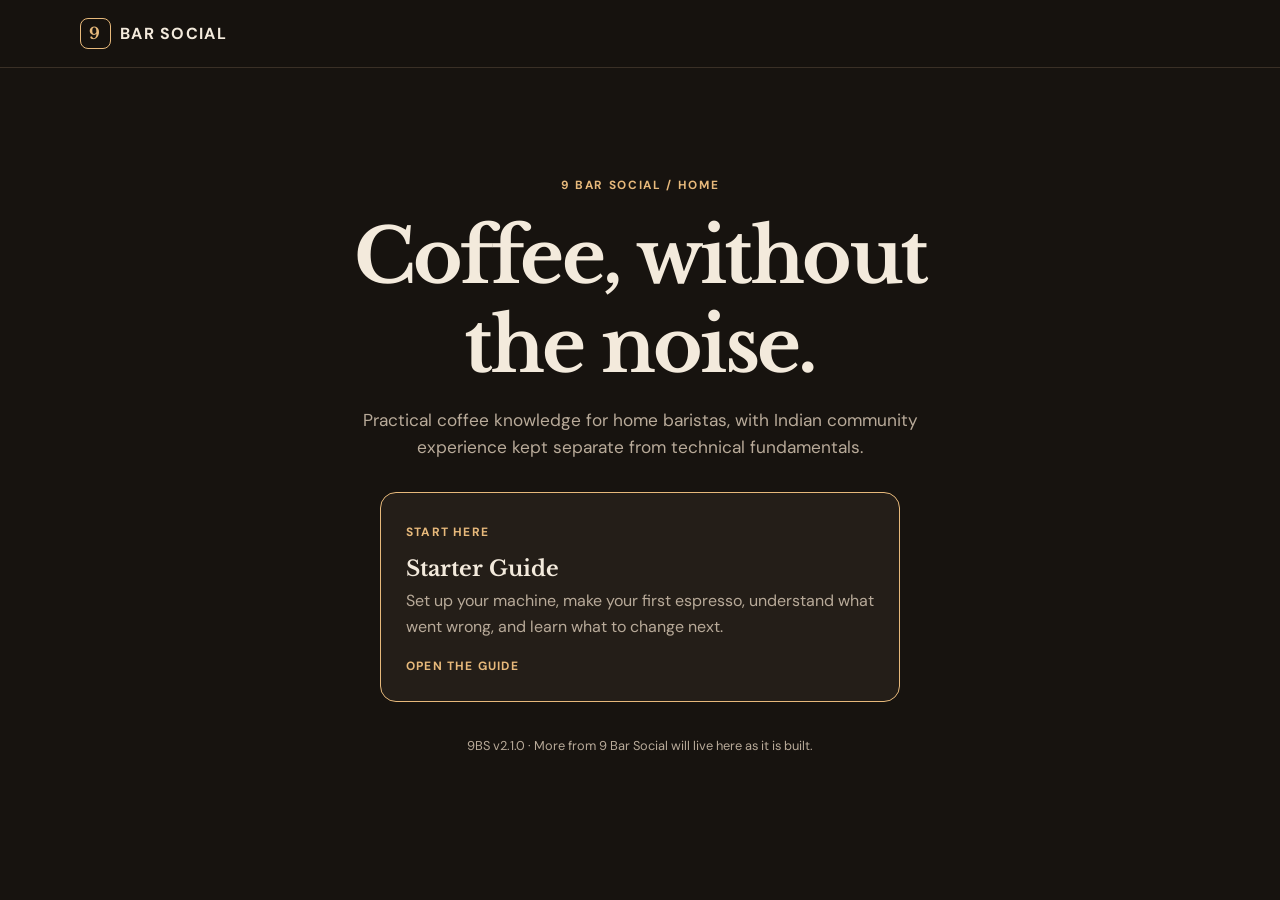
==== 9bs-site/index.html @ 771fa063 "Add 9BS landing version" ====
<!doctype html>
<html lang="en">
<head>
<meta charset="utf-8"><meta name="viewport" content="width=device-width, initial-scale=1">
<title>9 Bar Social | Home Coffee</title>
<meta name="description" content="9 Bar Social: practical coffee knowledge and a home-barista community for India.">
<meta name="theme-color" content="#17130f">
<meta property="og:title" content="9 Bar Social">
<meta property="og:description" content="Practical coffee knowledge and a home-barista community for India.">
<meta property="og:type" content="website">
<link rel="icon" href="data:image/svg+xml,%3Csvg xmlns='http://www.w3.org/2000/svg' viewBox='0 0 100 100'%3E%3Crect width='100' height='100' rx='18' fill='%2317130f'/%3E%3Cpath d='M24 27h42v25c0 14-10 23-21 23S24 66 24 52V27Zm42 8h7c8 0 13 5 13 13s-5 13-13 13h-8v-8h7c3 0 5-2 5-5s-2-5-5-5h-6V35Z' fill='%23f1dfc3'/%3E%3C/svg%3E">
<link rel="preconnect" href="https://fonts.googleapis.com"><link rel="preconnect" href="https://fonts.gstatic.com" crossorigin>
<link href="https://fonts.googleapis.com/css2?family=DM+Sans:wght@400;500;600;700&family=Libre+Baskerville:wght@400;700&display=swap" rel="stylesheet">
<link rel="stylesheet" href="css/style.css">
<style>
.landing{min-height:calc(100vh - 68px);display:grid;place-items:center;padding:48px 22px 70px}
.landing-inner{width:min(760px,100%);text-align:center}
.landing h1{margin:18px auto 16px;max-width:700px}
.landing-copy{max-width:600px;margin:0 auto 30px;color:var(--muted);font-size:1.08rem}
.landing-card{display:block;max-width:520px;margin:0 auto;padding:25px;background:var(--card);border:1px solid var(--accent);border-radius:var(--radius);text-align:left;text-decoration:none}
.landing-card:hover{background:var(--card2)}
.landing-card span{color:var(--accent);font-size:.75rem;font-weight:700;letter-spacing:.1em;text-transform:uppercase}
.landing-card h2{font-size:1.35rem;margin:12px 0 7px}
.landing-card p{color:var(--muted);margin:0}
.landing-card .arrow{display:block;margin-top:18px;padding-top:0}
.landing-footer{margin-top:34px;color:var(--muted);font-size:.8rem}
@media(max-width:680px){.landing{padding:30px 16px 50px}.landing h1{font-size:2.5rem}}
</style>
</head>
<body>
<header class="site-header">
<a class="wordmark" href="/" aria-label="9 Bar Social home"><span class="mark">9</span><span>BAR SOCIAL</span></a>
</header>
<main class="landing">
<div class="landing-inner">
<p class="eyebrow">9 BAR SOCIAL / HOME</p>
<h1>Coffee, without the noise.</h1>
<p class="landing-copy">Practical coffee knowledge for home baristas, with Indian community experience kept separate from technical fundamentals.</p>
<a class="landing-card" href="/starterguide/">
<span>Start here</span>
<h2>Starter Guide</h2>
<p>Set up your machine, make your first espresso, understand what went wrong, and learn what to change next.</p>
<span class="arrow">Open the guide</span>
</a>
<p class="landing-footer">9BS v2.1.0 · More from 9 Bar Social will live here as it is built.</p>
</div>
</main>
</body>
</html>
---- 9bs-site/css/style.css ----
:root{--bg:#17130f;--bg2:#1e1914;--card:#241e18;--card2:#2b241c;--text:#f3eadc;--muted:#b8aa99;--line:#3a3026;--accent:#e7b97b;--green:#8ec6aa;--blue:#9dbbd4;--max:1120px;--radius:16px}
*{box-sizing:border-box}html{scroll-behavior:smooth}body{margin:0;background:var(--bg);color:var(--text);font-family:"DM Sans",system-ui,sans-serif;line-height:1.6}a{color:inherit}button{font:inherit}
.site-header{height:68px;position:sticky;top:0;z-index:50;background:rgba(23,19,15,.96);border-bottom:1px solid var(--line);display:flex;align-items:center;padding:0 max(18px,calc((100vw - var(--max))/2));gap:28px;backdrop-filter:blur(10px)}
.wordmark{display:flex;align-items:center;gap:9px;text-decoration:none;font-weight:700;letter-spacing:.08em;white-space:nowrap}.mark{display:grid;place-items:center;width:31px;height:31px;border:1px solid var(--accent);border-radius:8px;color:var(--accent);font-family:"Libre Baskerville",serif}
.site-nav{display:flex;gap:4px;align-items:center;margin-left:auto}.site-nav a{padding:8px 11px;border-radius:9px;color:var(--muted);text-decoration:none;font-size:.9rem}.site-nav a:hover,.site-nav a.active{color:var(--text);background:var(--card)}
.menu-button{display:none;margin-left:auto;width:42px;height:42px;background:transparent;border:1px solid var(--line);border-radius:10px;padding:10px}.menu-button span{display:block;height:2px;background:var(--text);margin:5px 0}
.route{display:none;max-width:var(--max);margin:0 auto;padding:54px 22px 90px}.route.active{display:block}.hero{padding:58px 0 28px}.eyebrow{margin:0 0 14px;color:var(--accent);font-size:.74rem;font-weight:700;letter-spacing:.14em}
h1,h2,h3{font-family:"Libre Baskerville",Georgia,serif;line-height:1.18;margin-top:0}h1{font-size:clamp(2.35rem,6vw,4.7rem);max-width:850px;letter-spacing:-.035em}.hero-copy{font-size:1.16rem;color:var(--muted);max-width:720px;margin:20px 0 34px}
.choice-grid{display:grid;grid-template-columns:repeat(3,1fr);gap:14px}.choice-card{display:flex;flex-direction:column;min-height:235px;padding:24px;background:var(--card);border:1px solid var(--line);border-radius:var(--radius);text-decoration:none}.choice-card:hover{border-color:var(--accent);background:var(--card2)}.choice-card.featured{border-color:var(--accent)}.choice-number{color:var(--accent);font-weight:700;font-size:.78rem;letter-spacing:.08em}.choice-card h2{font-size:1.28rem;margin:28px 0 10px}.choice-card p{color:var(--muted);margin:0}.arrow{margin-top:auto;padding-top:24px;color:var(--accent);font-weight:700;font-size:.9rem}
.content-block{margin-top:48px;padding-top:38px;border-top:1px solid var(--line)}.content-block.compact{margin-top:32px}.section-title{display:flex;align-items:end;justify-content:space-between;gap:20px;margin-bottom:18px}.section-title span{font-family:"Libre Baskerville",serif;font-size:1.5rem}.section-title small{color:var(--muted)}
.evidence-grid{display:grid;grid-template-columns:repeat(4,1fr);gap:12px}.evidence-grid article,.card,.maintenance-grid article,.community-card{background:var(--card);border:1px solid var(--line);border-radius:var(--radius);padding:20px}.evidence-grid h3{font-size:1.02rem;margin:12px 0 8px}.evidence-grid p,.card p,.maintenance-grid p,.community-card p{color:var(--muted);margin:0}
.label{display:inline-block;text-transform:uppercase;font-size:.67rem;letter-spacing:.1em;font-weight:700;padding:4px 7px;border:1px solid var(--line);border-radius:5px}.label.fact{color:var(--blue)}.label.practice{color:var(--accent)}.label.community{color:var(--green)}.label.current{color:#d8a4a4}.label.resource{color:#b6a6db}
.simple-list{display:grid;gap:0;border:1px solid var(--line);border-radius:var(--radius);overflow:hidden}.simple-list div{padding:15px 18px;background:var(--card);border-bottom:1px solid var(--line);color:var(--muted)}.simple-list div:last-child{border-bottom:0}.simple-list b{color:var(--text)}
.page-head{padding:22px 0 34px;border-bottom:1px solid var(--line);margin-bottom:28px}.page-head h1{font-size:clamp(2.2rem,5vw,4rem);margin-bottom:14px}.page-head>p:last-child{color:var(--muted);max-width:760px;font-size:1.05rem}
.step-list{display:grid;gap:10px}.step{display:grid;grid-template-columns:60px 1fr;gap:18px;background:var(--card);border:1px solid var(--line);border-radius:var(--radius);padding:22px}.step>span{width:42px;height:42px;border:1px solid var(--accent);border-radius:50%;display:grid;place-items:center;color:var(--accent);font-weight:700}.step h2{font-size:1.18rem;margin:2px 0 7px}.step p{color:var(--muted);margin:0 0 8px}.step p:last-child{margin-bottom:0}.source-note{font-size:.8rem}.source-note a,.source-strip a,.knowledge-card a,.resource-list a,.community-card a,.text-link{color:var(--accent);font-weight:700}
.callout{margin:22px 0;padding:18px 20px;border-left:3px solid var(--accent);background:var(--card);color:var(--muted);border-radius:0 var(--radius) var(--radius) 0}.callout strong{color:var(--text)}.two-col{display:grid;grid-template-columns:1fr 1fr;gap:14px;margin-top:14px}.card h2{font-size:1.1rem;margin:18px 0 4px}.card h2:first-of-type{margin-top:0}
.diagnostic-grid{display:grid;grid-template-columns:repeat(3,1fr);gap:10px}.diagnostic{text-align:left;padding:18px;background:var(--card);color:var(--text);border:1px solid var(--line);border-radius:var(--radius);cursor:pointer}.diagnostic:hover,.diagnostic.active{border-color:var(--accent)}.diagnostic b{display:block;margin-bottom:5px}.diagnostic span{color:var(--muted);font-size:.88rem}.diagnosis-panel{margin-top:14px;background:var(--card);border:1px solid var(--accent);border-radius:var(--radius);padding:24px;min-height:180px}.diagnosis-panel h2{font-size:1.45rem}.diagnosis-panel p,.diagnosis-panel li{color:var(--muted)}.diagnosis-panel ul{padding-left:20px}.source-strip{margin-top:14px;color:var(--muted);font-size:.85rem}
.knowledge-grid{display:grid;grid-template-columns:repeat(3,1fr);gap:14px}.knowledge-card{background:var(--card);border:1px solid var(--line);border-radius:var(--radius);padding:22px}.knowledge-card>span{color:var(--accent);font-weight:700}.knowledge-card h2{font-size:1.2rem;margin:16px 0 8px}.knowledge-card p{color:var(--muted);margin:0 0 18px}
.upgrade-grid{display:grid;grid-template-columns:repeat(3,1fr);gap:14px}.upgrade-grid article{background:var(--card);border:1px solid var(--line);border-radius:var(--radius);padding:22px}.stage{font-size:.75rem;color:var(--accent);font-weight:700}.upgrade-grid h2{font-size:1.25rem;margin:15px 0 8px}.upgrade-grid p{color:var(--muted);min-height:76px}.status{display:inline-block;font-size:.68rem;text-transform:uppercase;letter-spacing:.08em;font-weight:700;padding:5px 8px;border-radius:5px}.essential{color:var(--green);border:1px solid var(--green)}.useful{color:var(--blue);border:1px solid var(--blue)}.optional{color:var(--muted);border:1px solid var(--line)}.conditional{color:var(--accent);border:1px solid var(--accent)}
.maintenance-grid{display:grid;grid-template-columns:repeat(2,1fr);gap:14px}.maintenance-grid article>span{color:var(--accent);font-size:.75rem;text-transform:uppercase;letter-spacing:.1em;font-weight:700}.maintenance-grid h2{font-size:1.2rem;margin:12px 0 8px}
.community-grid{display:grid;grid-template-columns:1.2fr 1fr 1fr;gap:14px}.community-card.primary{grid-row:span 2;background:var(--card2);border-color:var(--accent)}.community-card h2{font-size:1.25rem;margin:14px 0 8px}.community-card a{display:inline-block;margin-top:20px;text-decoration:none}
.resource-list{display:grid;grid-template-columns:repeat(2,1fr);gap:10px}.resource-list a{display:flex;flex-direction:column;gap:3px;padding:16px;background:var(--card);border:1px solid var(--line);border-radius:12px;text-decoration:none}.resource-list span{color:var(--muted);font-weight:400;font-size:.88rem}.audit-copy{color:var(--muted);max-width:800px}
.site-footer{max-width:var(--max);margin:0 auto;padding:30px 22px 48px;border-top:1px solid var(--line);display:flex;justify-content:space-between;gap:20px;color:var(--muted);font-size:.78rem}.site-footer div{display:flex;gap:15px}.site-footer b{color:var(--text)}
@media(max-width:900px){.site-nav{gap:0}.site-nav a{padding:8px 7px;font-size:.82rem}.choice-grid,.evidence-grid,.knowledge-grid,.upgrade-grid{grid-template-columns:1fr 1fr}.community-grid{grid-template-columns:1fr 1fr}.community-card.primary{grid-row:auto}.diagnostic-grid{grid-template-columns:1fr 1fr}}
@media(max-width:680px){.site-header{padding:0 16px}.menu-button{display:block}.site-nav{display:none;position:absolute;top:68px;left:0;right:0;padding:10px 16px 16px;background:var(--bg);border-bottom:1px solid var(--line);flex-direction:column;align-items:stretch}.site-nav.open{display:flex}.site-nav a{padding:12px}.route{padding:30px 16px 60px}.hero{padding-top:28px}.hero h1{font-size:2.45rem}.choice-grid,.evidence-grid,.two-col,.diagnostic-grid,.knowledge-grid,.upgrade-grid,.maintenance-grid,.community-grid,.resource-list{grid-template-columns:1fr}.choice-card{min-height:0}.choice-card h2{margin-top:18px}.section-title{display:block}.section-title small{display:block;margin-top:5px}.step{grid-template-columns:44px 1fr;padding:17px}.step>span{width:36px;height:36px;font-size:.8rem}.site-footer{display:block}.site-footer div{display:block}.site-footer span{display:block;margin-top:8px}}
@media(prefers-reduced-motion:reduce){html{scroll-behavior:auto}}
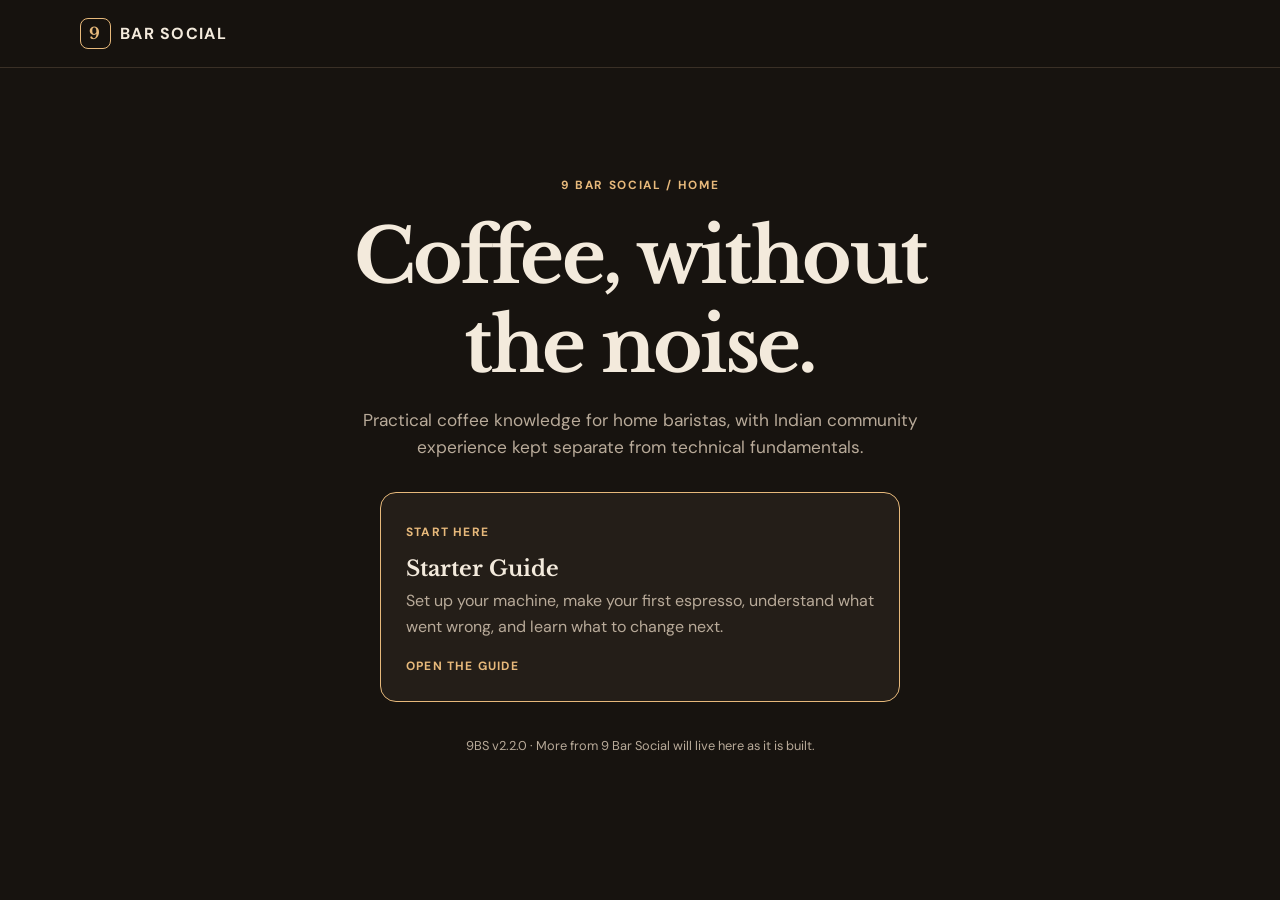
==== commit 5b1c5daa: "chore(9bs): bump site version to 2.2.0" ====
--- a/9bs-site/index.html
+++ b/9bs-site/index.html
@@ -42,7 +42,7 @@
 <p>Set up your machine, make your first espresso, understand what went wrong, and learn what to change next.</p>
 <span class="arrow">Open the guide</span>
 </a>
-<p class="landing-footer">9BS v2.1.0 · More from 9 Bar Social will live here as it is built.</p>
+<p class="landing-footer">9BS v2.2.0 · More from 9 Bar Social will live here as it is built.</p>
 </div>
 </main>
 </body>
--- a/9bs-site/css/style.css
+++ b/9bs-site/css/style.css
@@ -23,4 +23,14 @@
 .site-footer{max-width:var(--max);margin:0 auto;padding:30px 22px 48px;border-top:1px solid var(--line);display:flex;justify-content:space-between;gap:20px;color:var(--muted);font-size:.78rem}.site-footer div{display:flex;gap:15px}.site-footer b{color:var(--text)}
 @media(max-width:900px){.site-nav{gap:0}.site-nav a{padding:8px 7px;font-size:.82rem}.choice-grid,.evidence-grid,.knowledge-grid,.upgrade-grid{grid-template-columns:1fr 1fr}.community-grid{grid-template-columns:1fr 1fr}.community-card.primary{grid-row:auto}.diagnostic-grid{grid-template-columns:1fr 1fr}}
 @media(max-width:680px){.site-header{padding:0 16px}.menu-button{display:block}.site-nav{display:none;position:absolute;top:68px;left:0;right:0;padding:10px 16px 16px;background:var(--bg);border-bottom:1px solid var(--line);flex-direction:column;align-items:stretch}.site-nav.open{display:flex}.site-nav a{padding:12px}.route{padding:30px 16px 60px}.hero{padding-top:28px}.hero h1{font-size:2.45rem}.choice-grid,.evidence-grid,.two-col,.diagnostic-grid,.knowledge-grid,.upgrade-grid,.maintenance-grid,.community-grid,.resource-list{grid-template-columns:1fr}.choice-card{min-height:0}.choice-card h2{margin-top:18px}.section-title{display:block}.section-title small{display:block;margin-top:5px}.step{grid-template-columns:44px 1fr;padding:17px}.step>span{width:36px;height:36px;font-size:.8rem}.site-footer{display:block}.site-footer div{display:block}.site-footer span{display:block;margin-top:8px}}
-@media(prefers-reduced-motion:reduce){html{scroll-behavior:auto}}+@media(prefers-reduced-motion:reduce){html{scroll-behavior:auto}}
+/* Starter Guide 2.2.0 */
+.muted-copy{color:var(--muted);max-width:820px}
+.directory-grid{display:grid;grid-template-columns:repeat(3,1fr);gap:14px}
+.directory-card{background:var(--card);border:1px solid var(--line);border-radius:var(--radius);padding:20px}
+.directory-card h3{font-size:1.05rem;margin:14px 0 8px}
+.directory-card p{color:var(--text);margin:0 0 10px}
+.directory-card small{display:block;color:var(--muted);line-height:1.55}
+.label.machine{color:#d5b4a0}
+@media(max-width:900px){.directory-grid{grid-template-columns:1fr 1fr}}
+@media(max-width:680px){.directory-grid{grid-template-columns:1fr}}
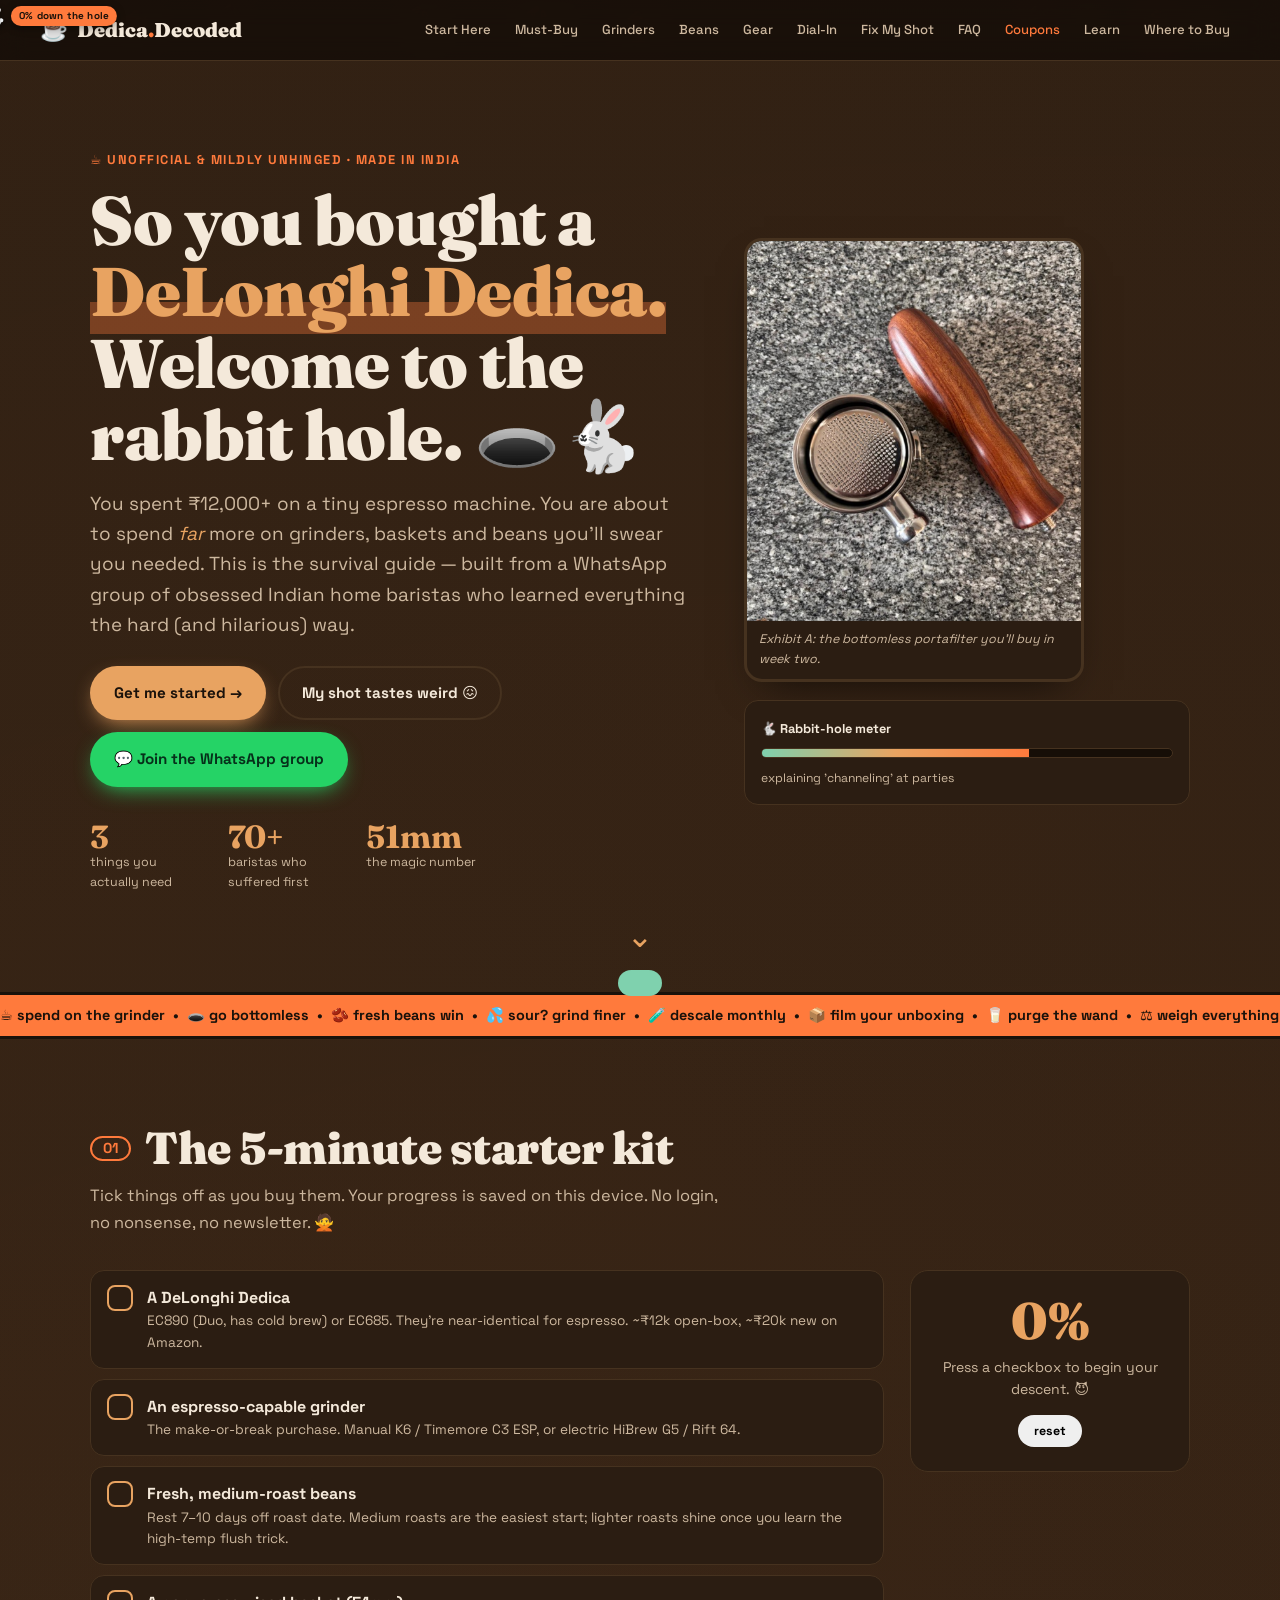
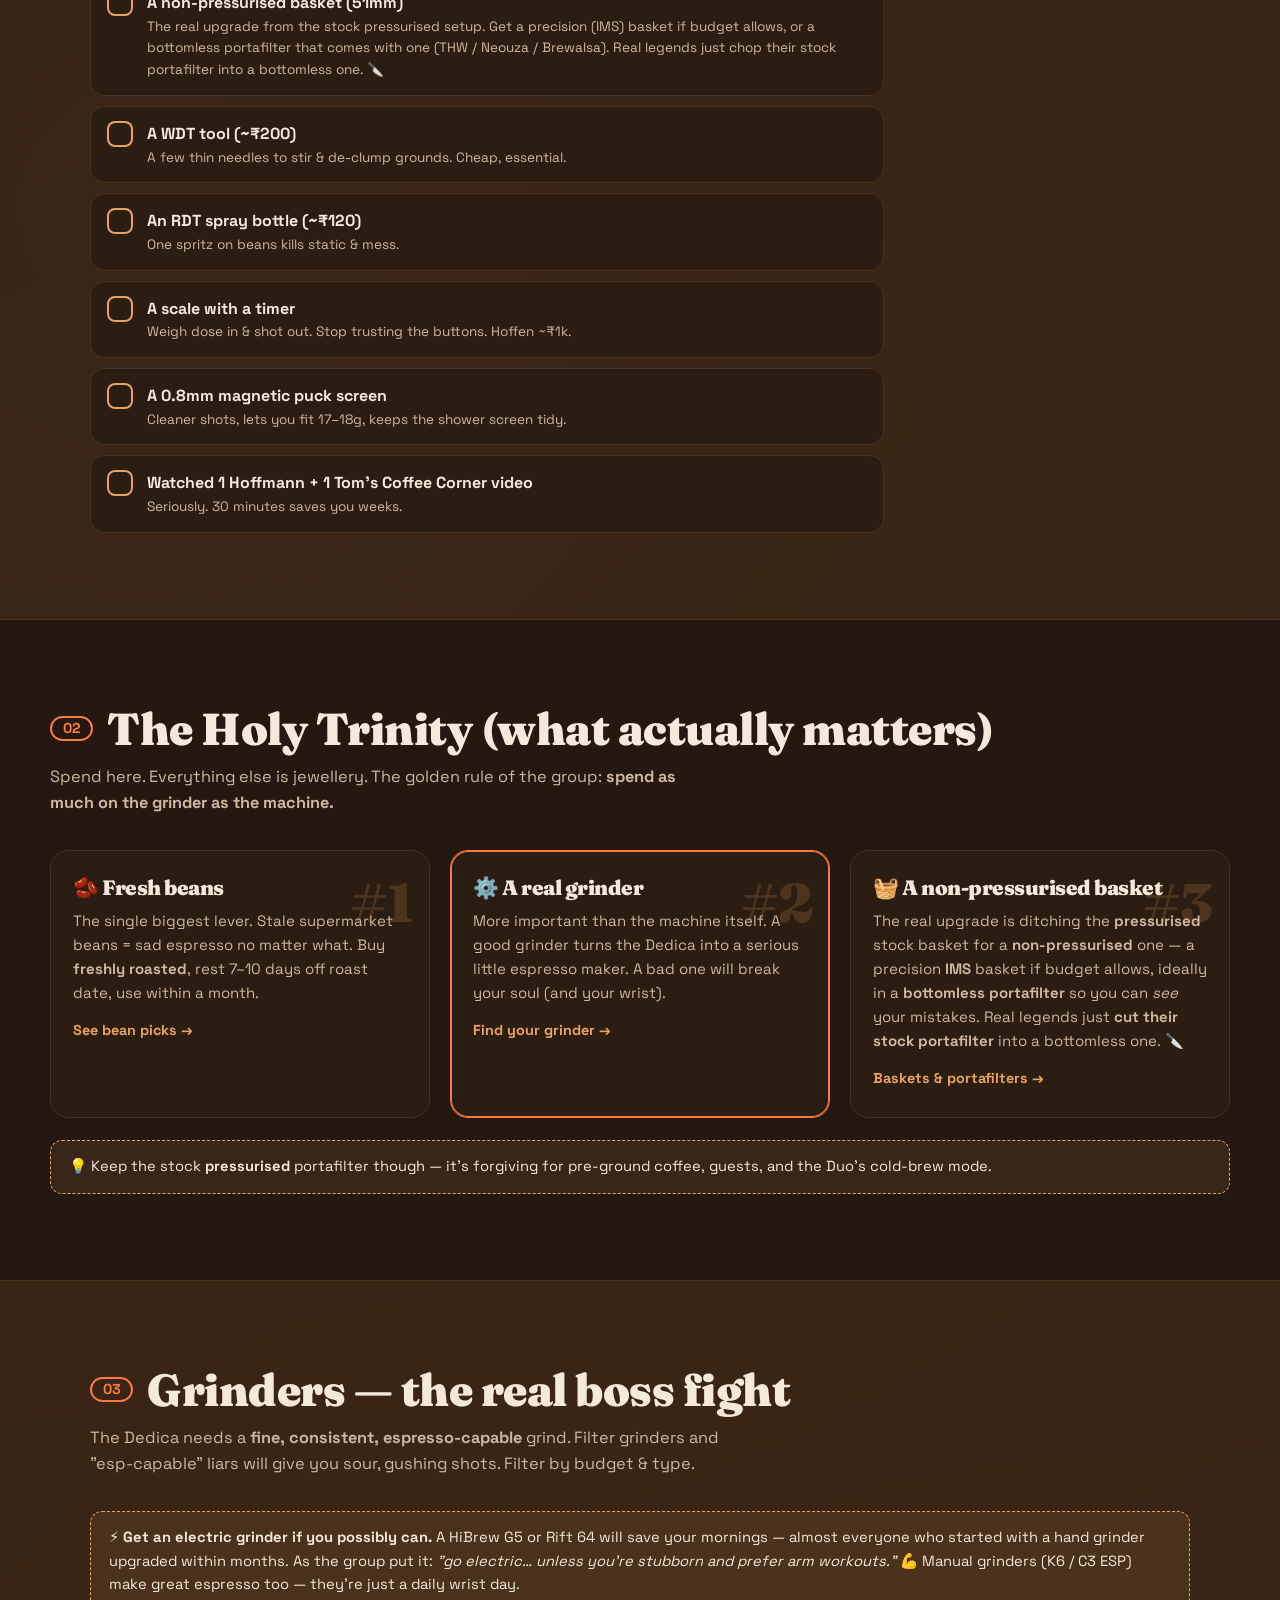
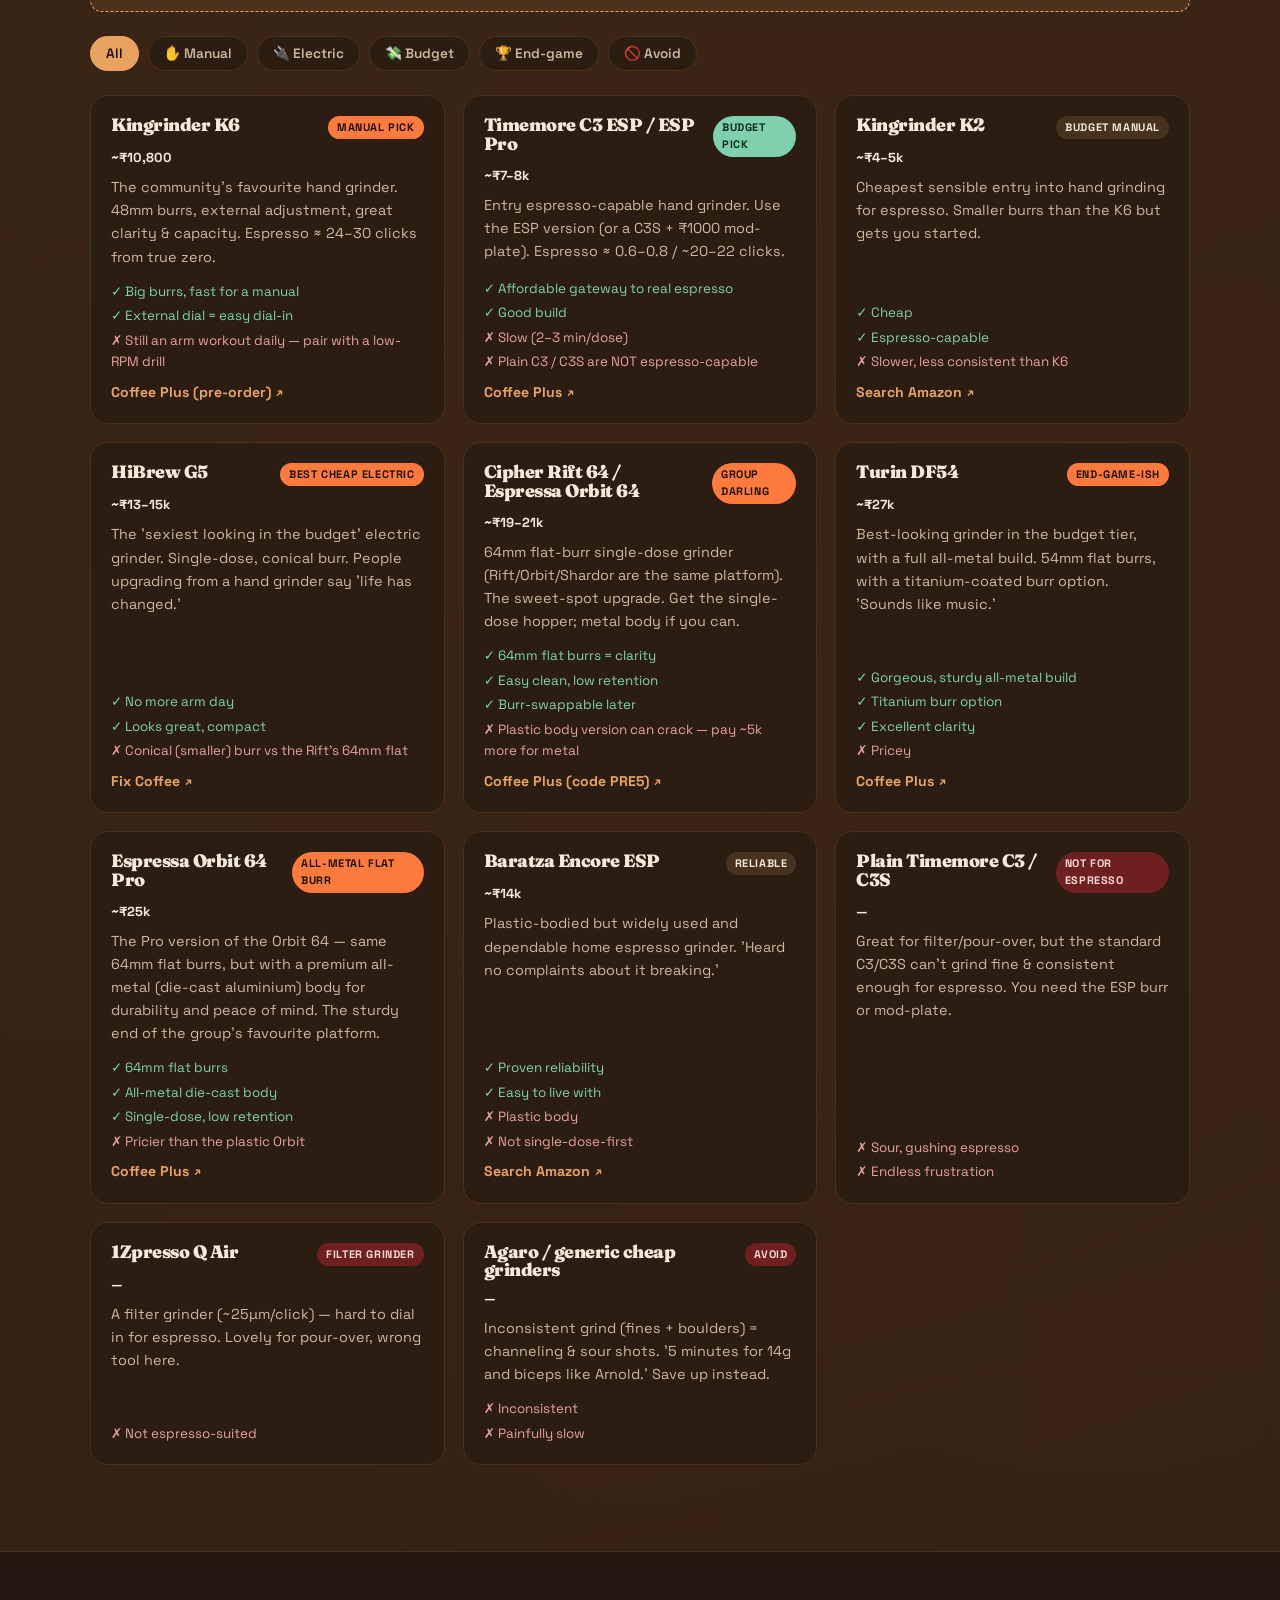
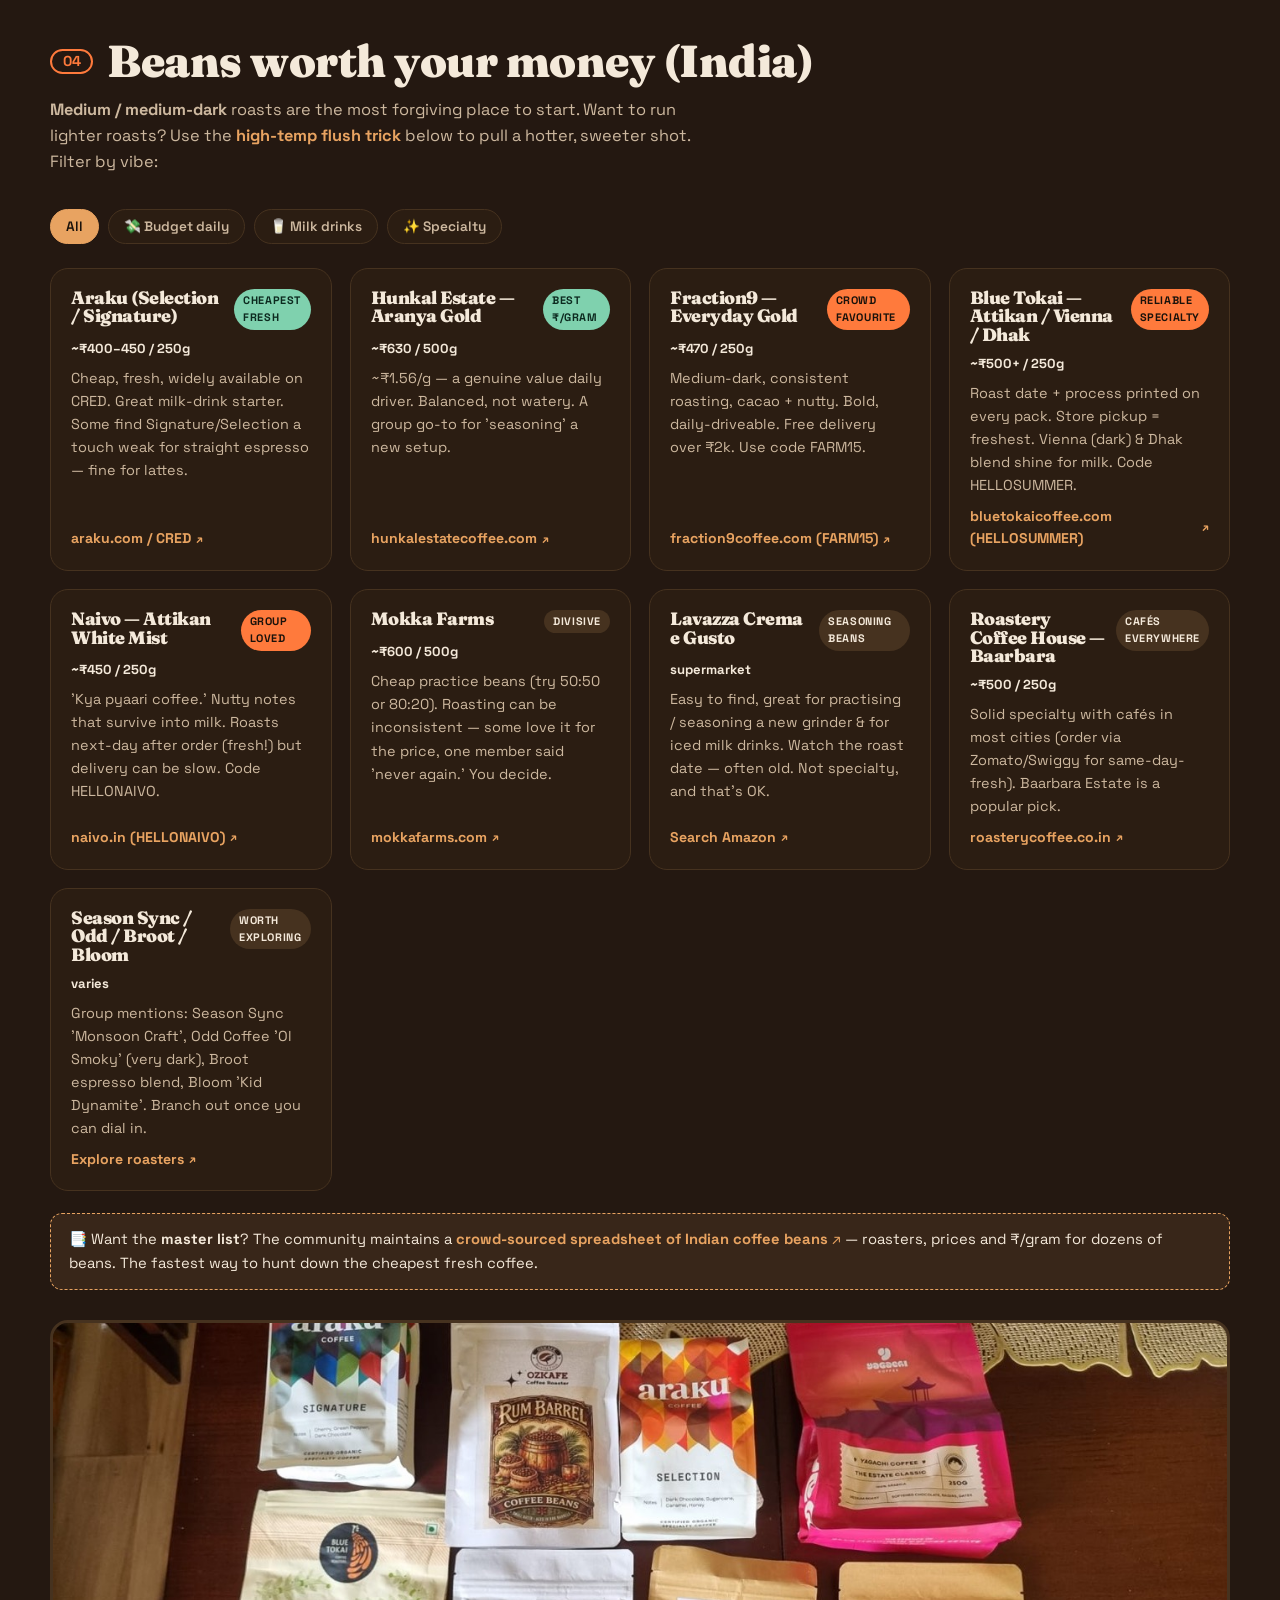
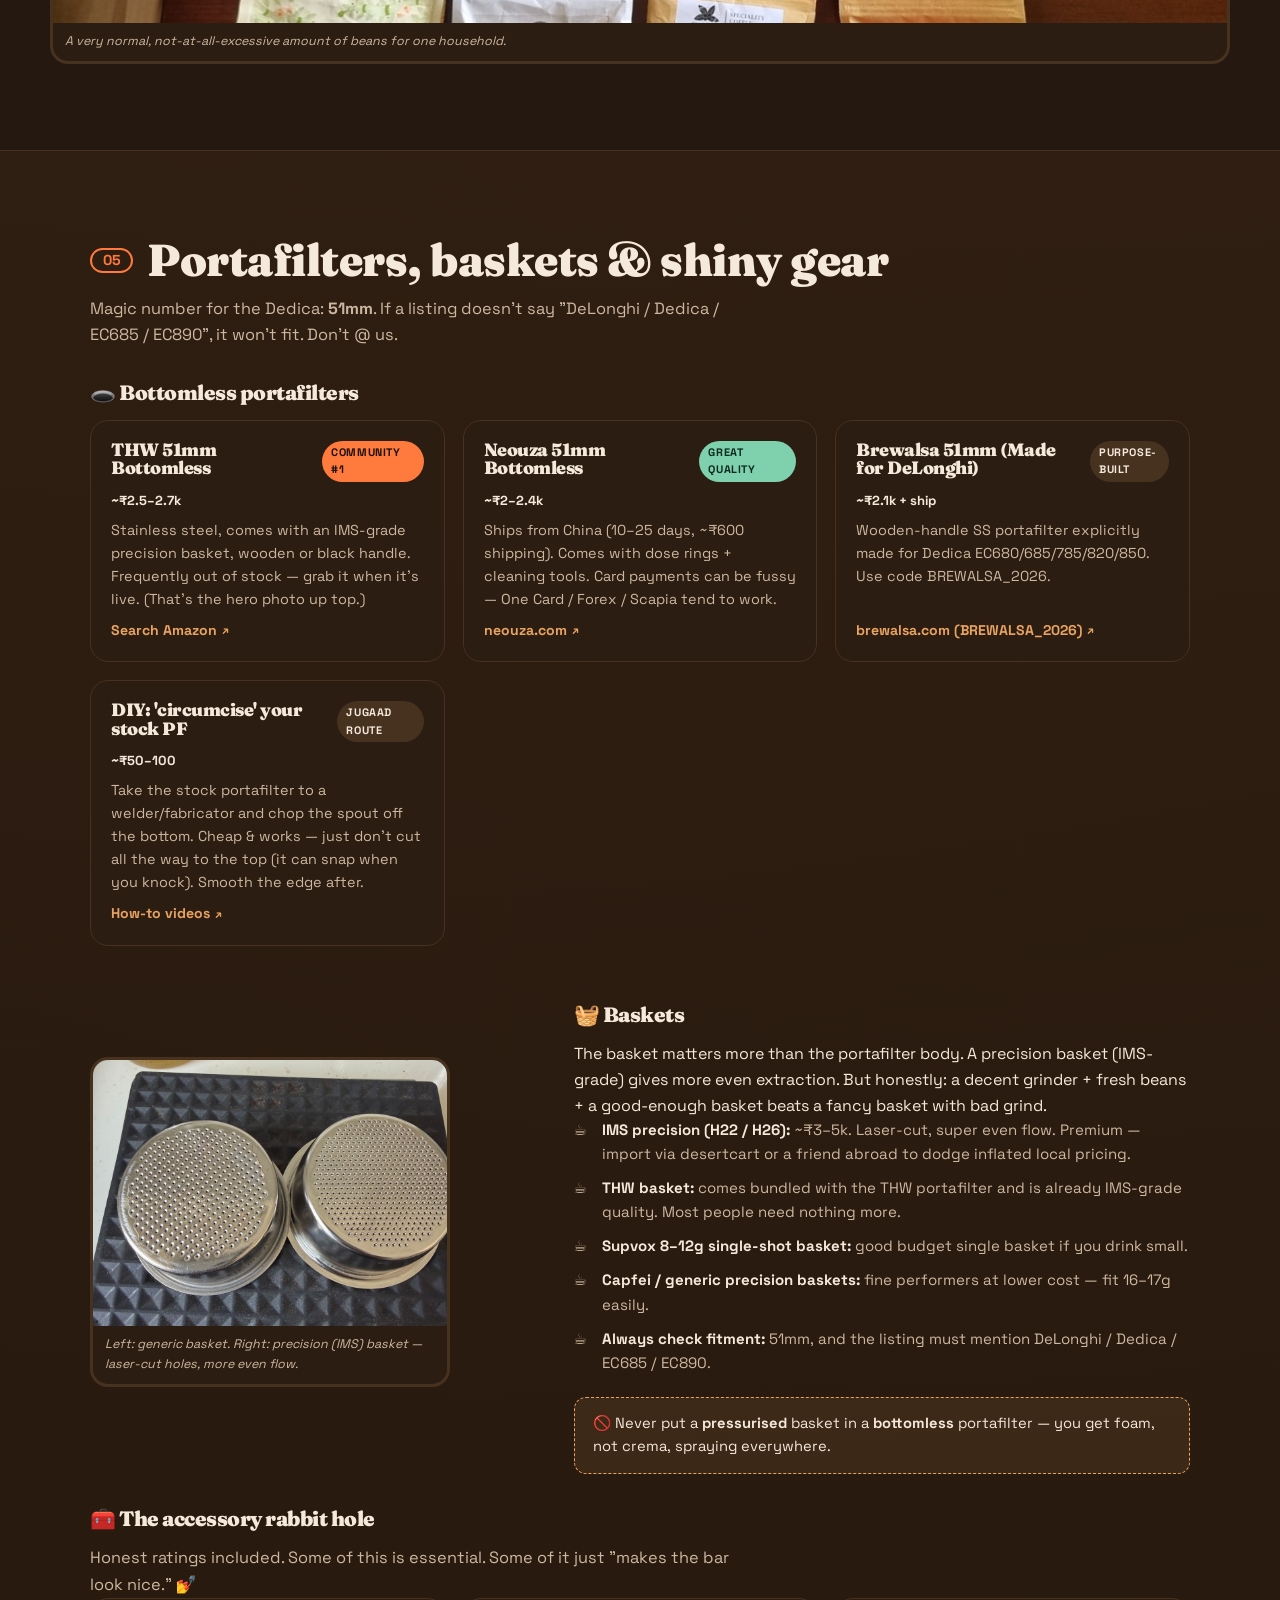
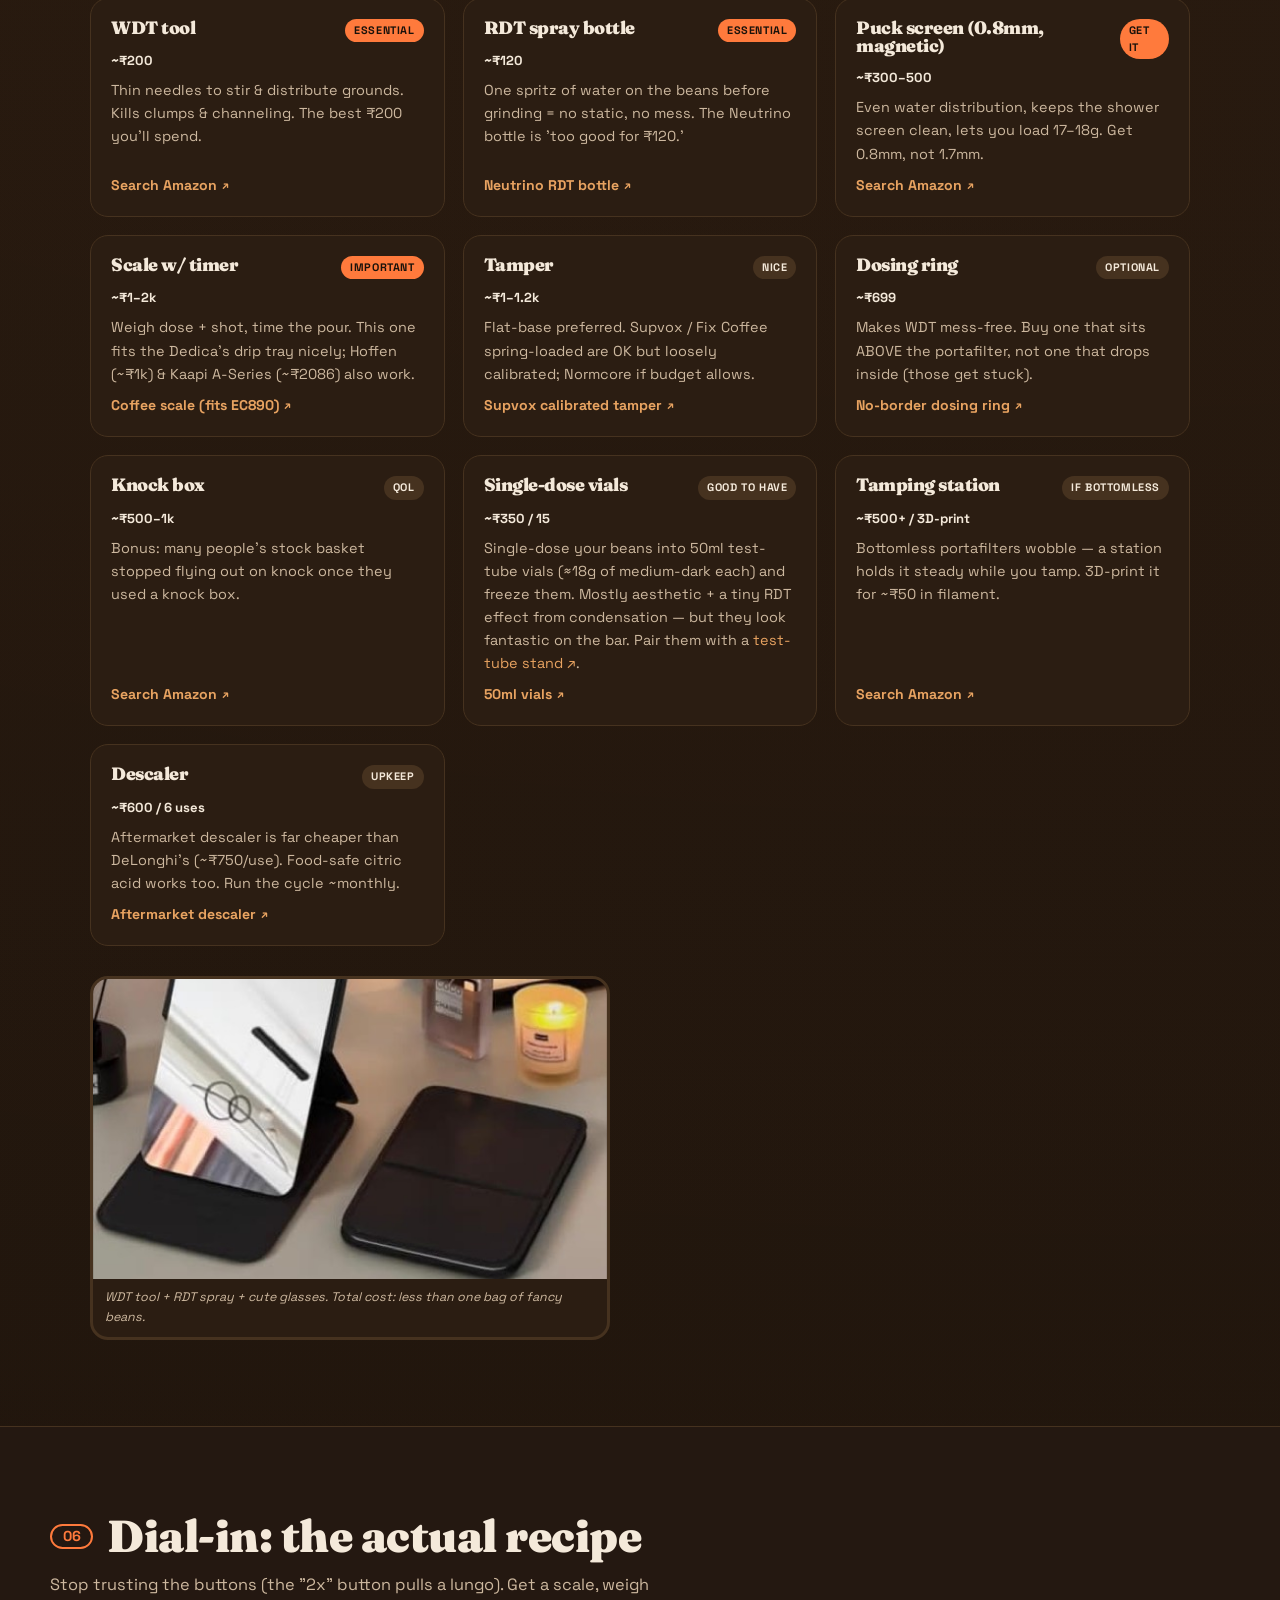
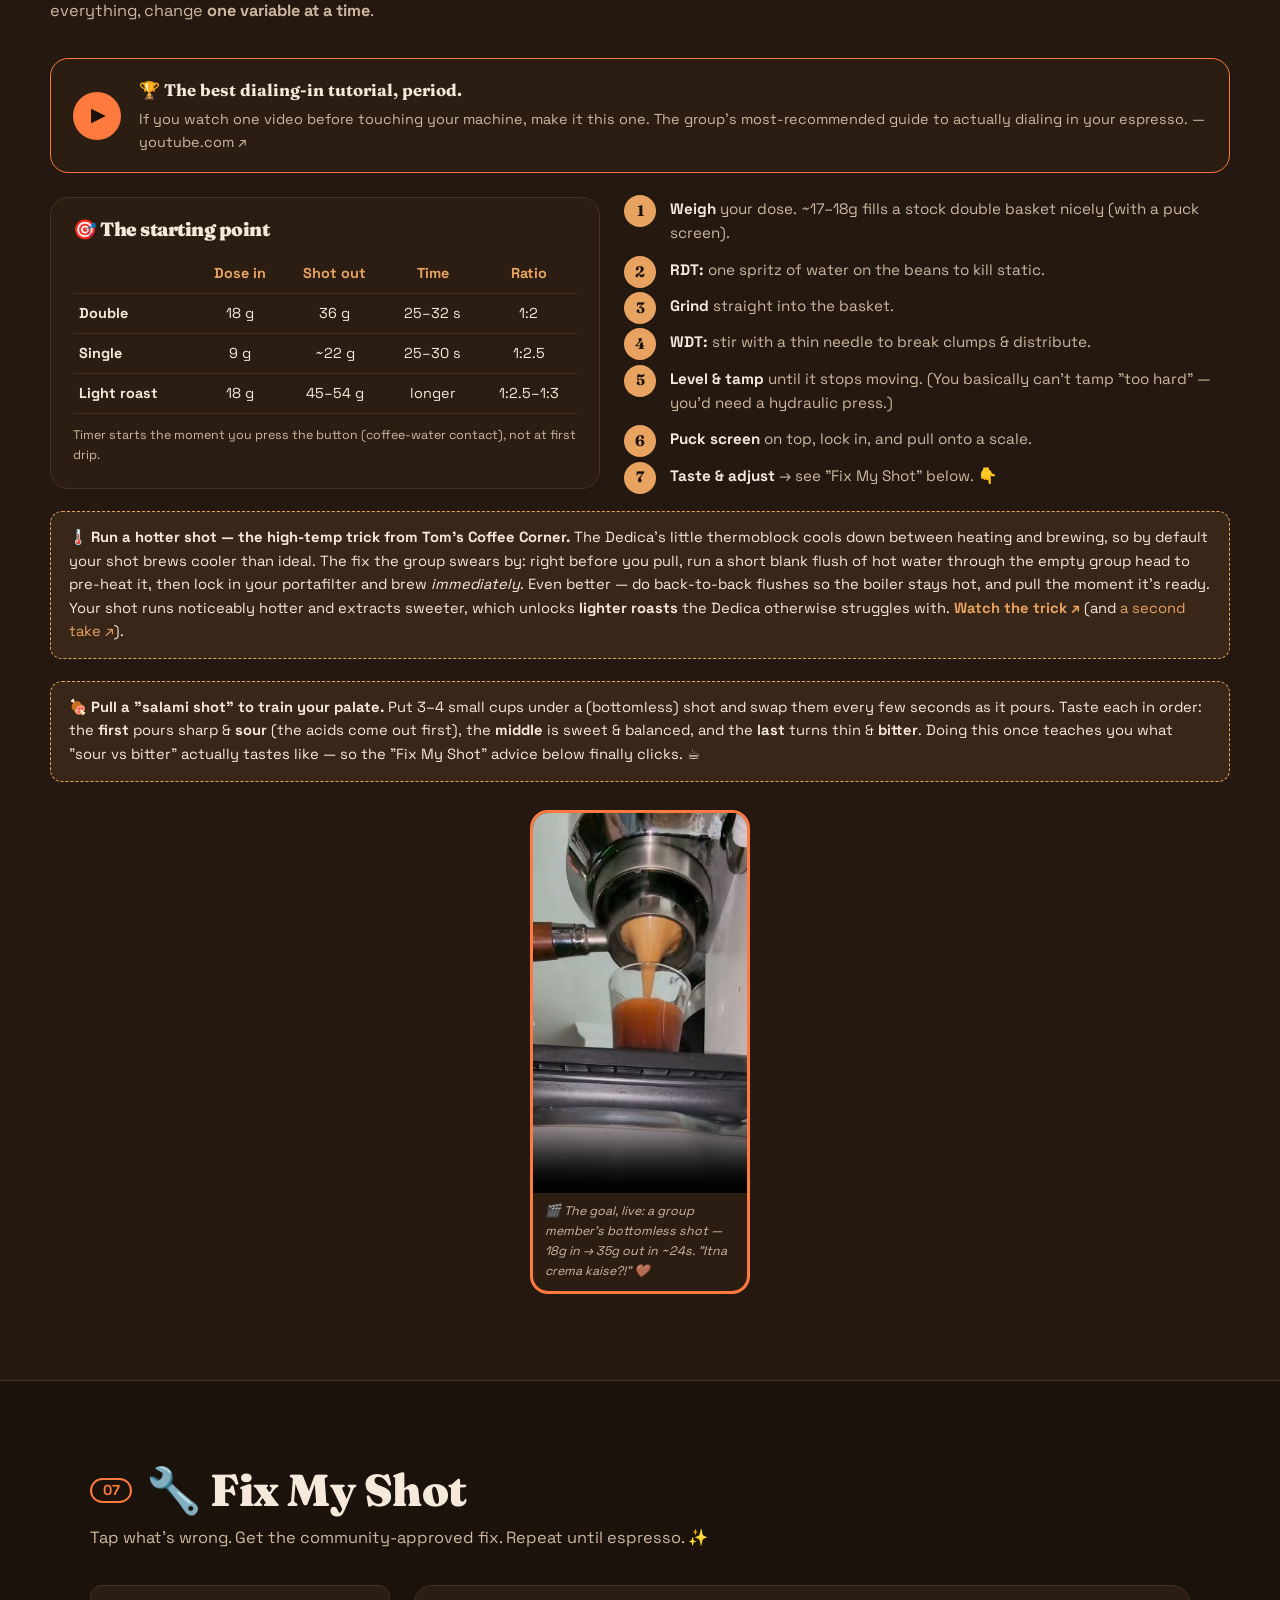
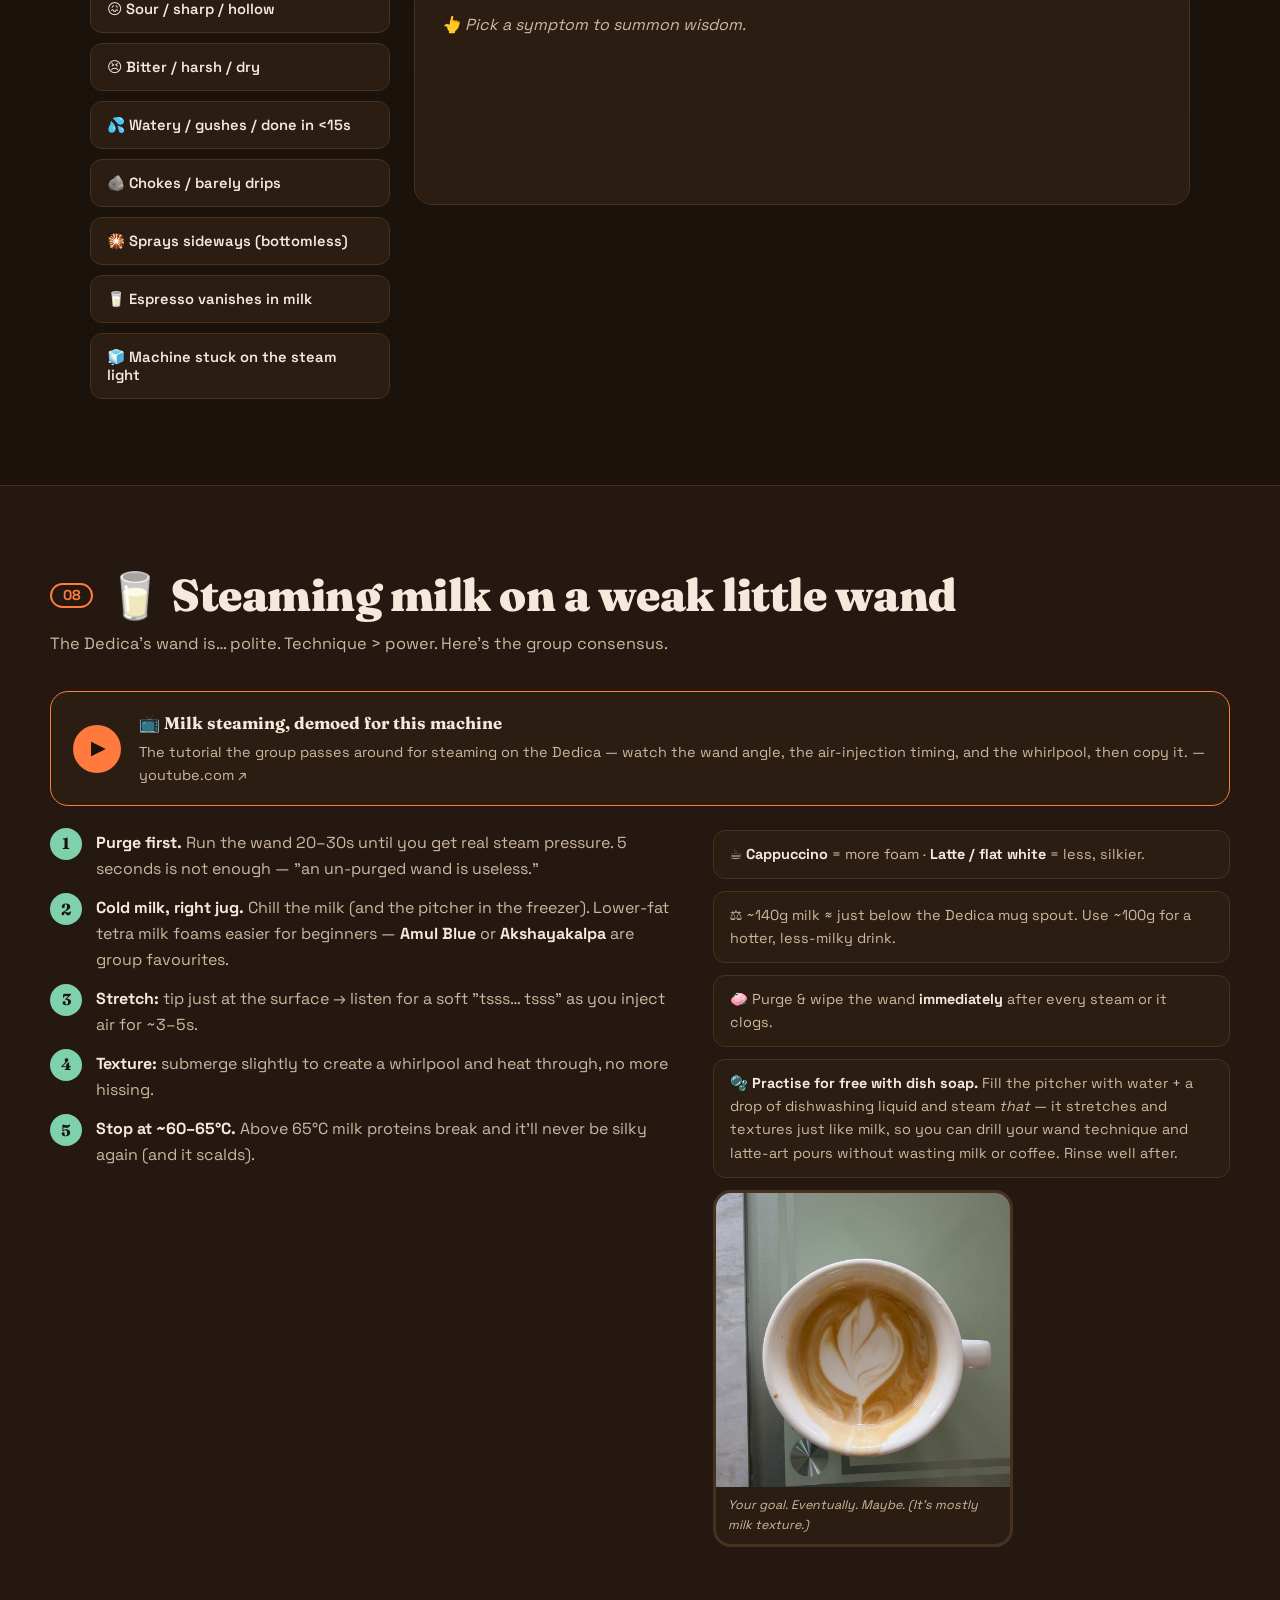
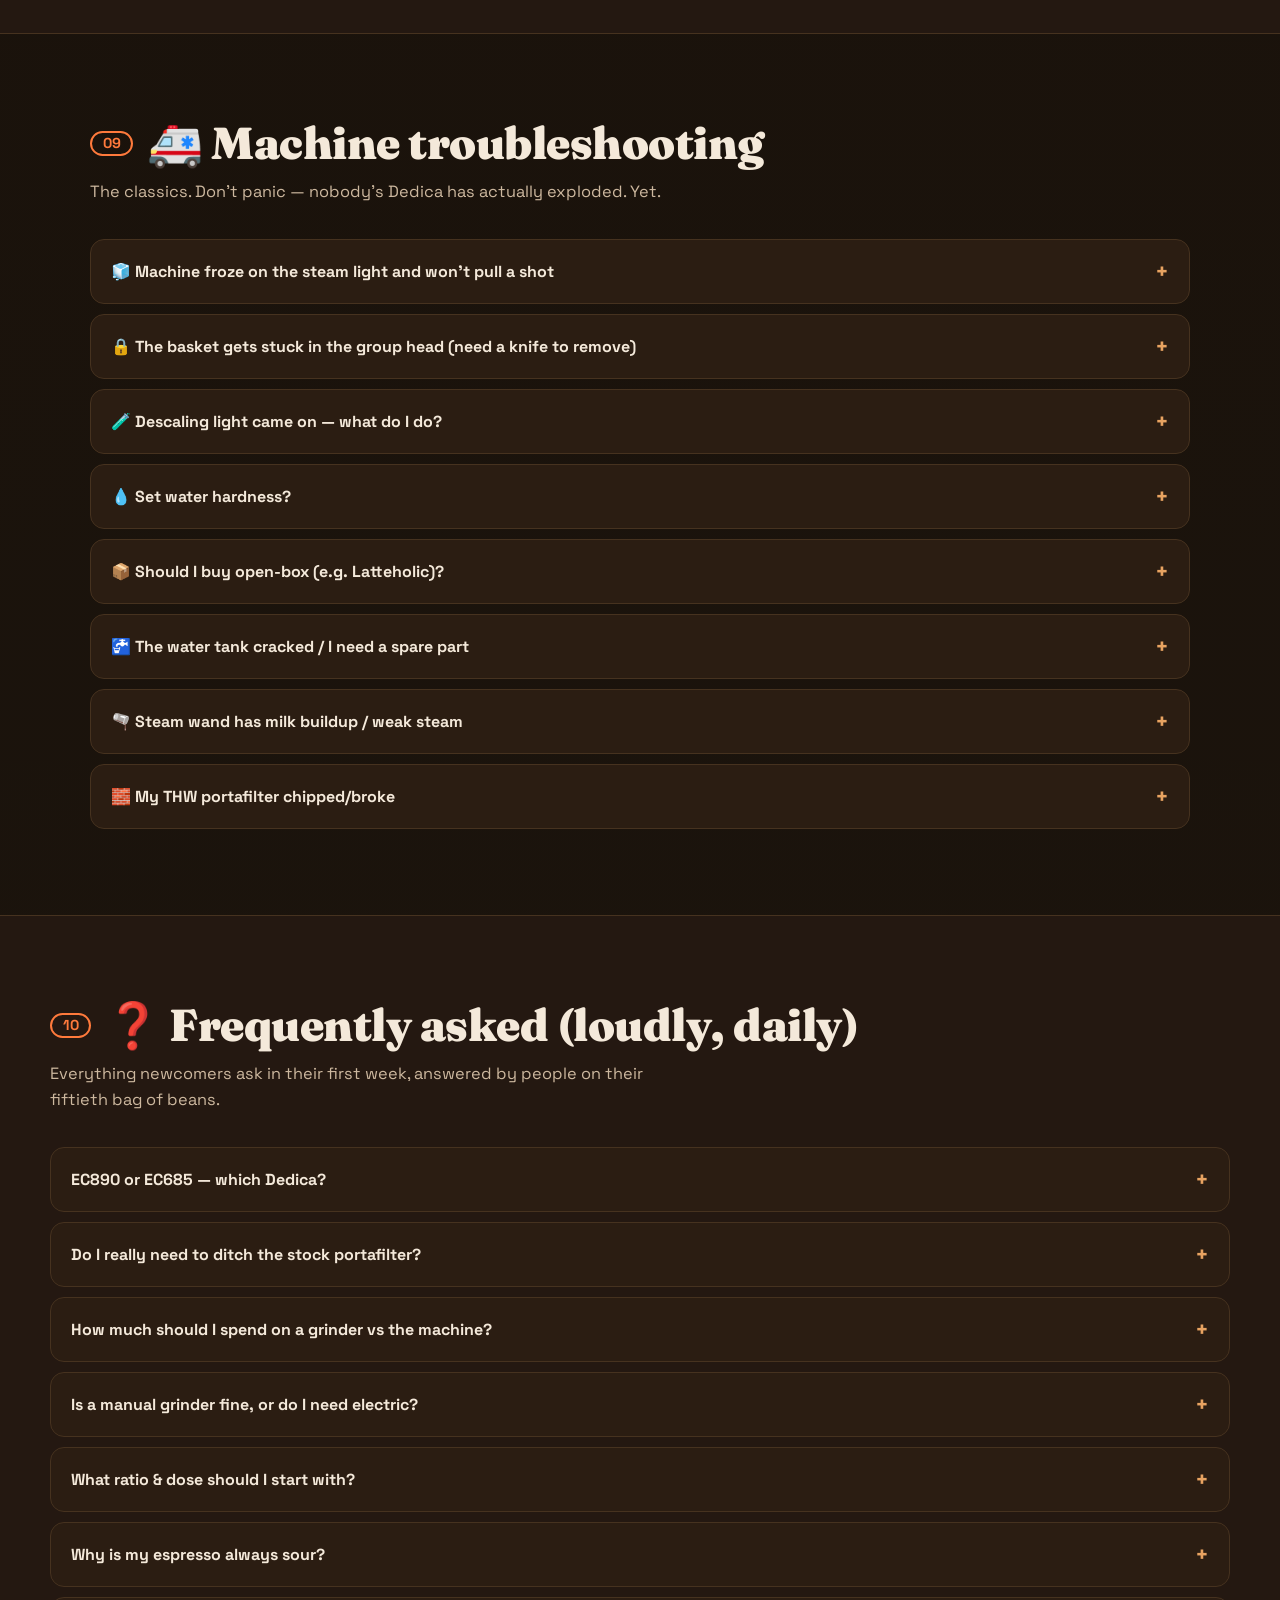
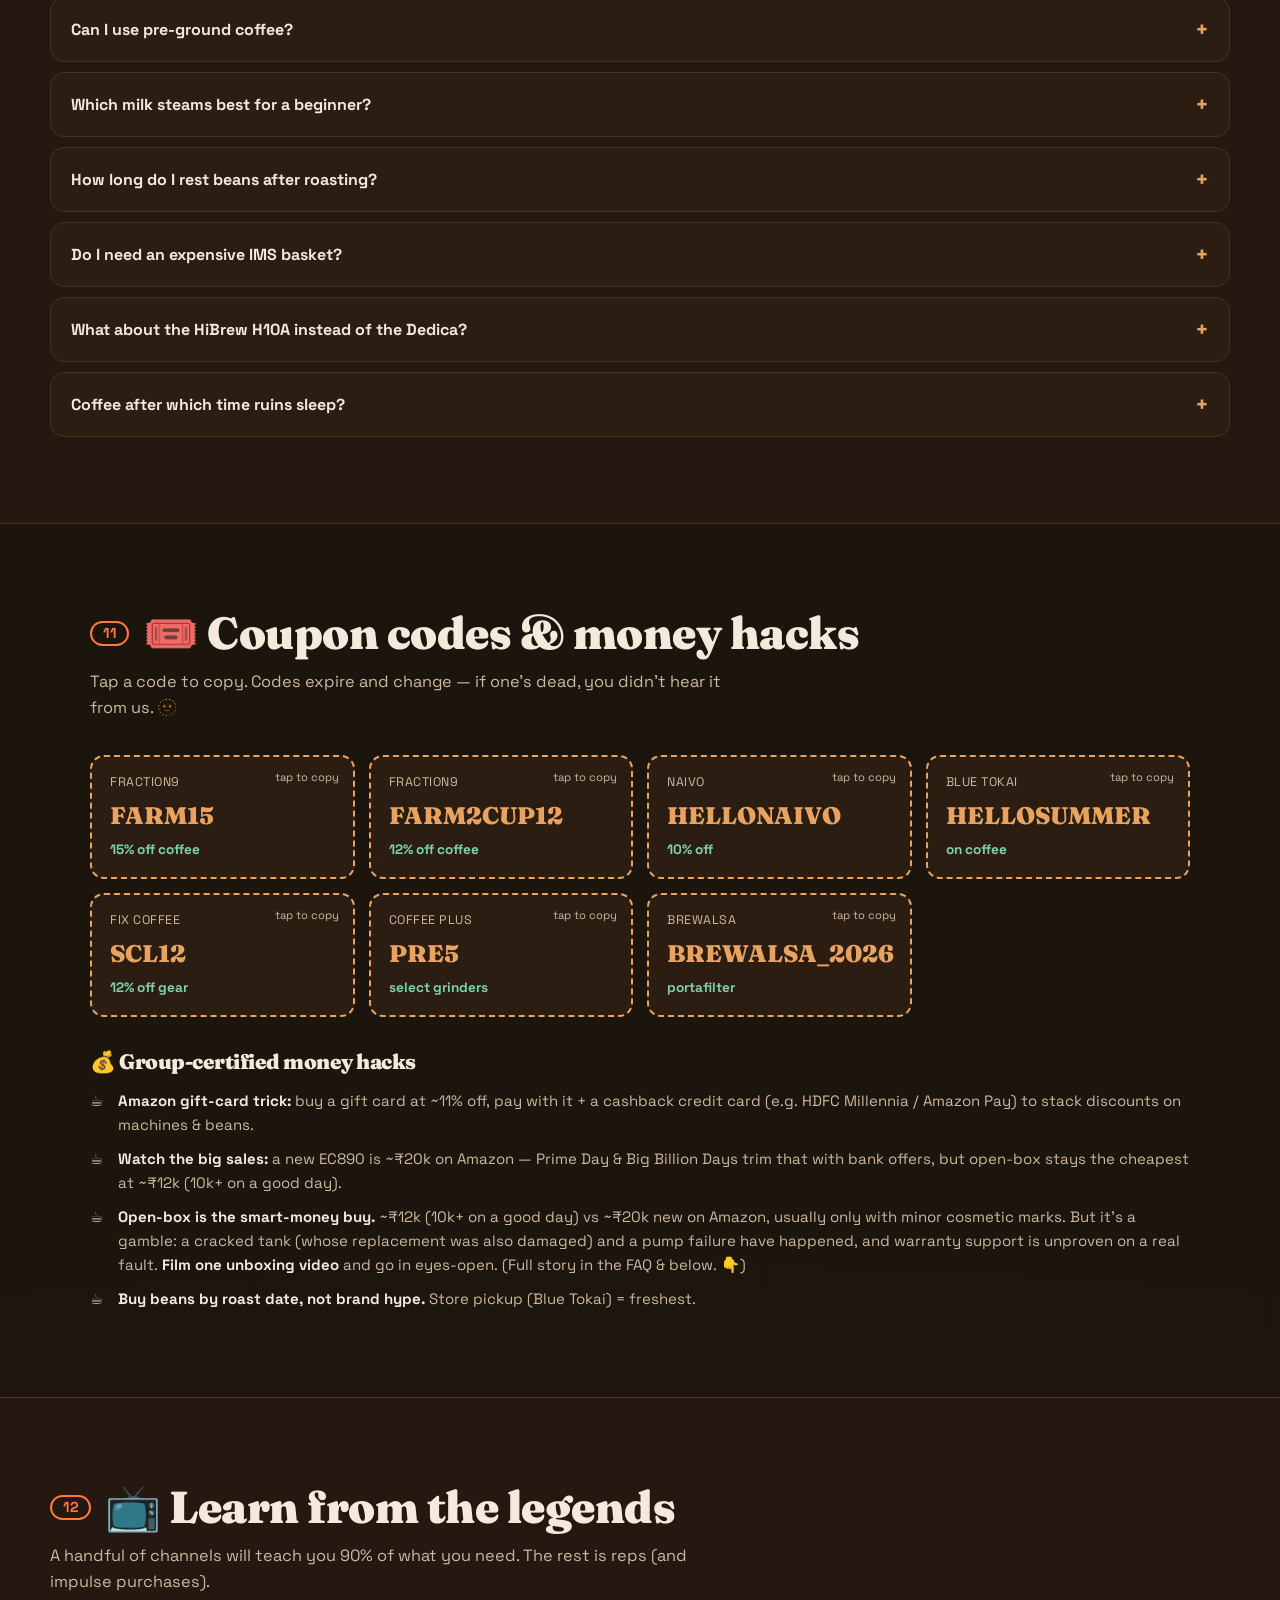
==== commit f6832793: "Copy dedica-decoded into 9bs-site" ====
--- a/9bs-site/index.html
+++ b/9bs-site/index.html
@@ -1,49 +1,456 @@
-<!doctype html>
+<!DOCTYPE html>
 <html lang="en">
 <head>
-<meta charset="utf-8"><meta name="viewport" content="width=device-width, initial-scale=1">
-<title>9 Bar Social | Home Coffee</title>
-<meta name="description" content="9 Bar Social: practical coffee knowledge and a home-barista community for India.">
-<meta name="theme-color" content="#17130f">
-<meta property="og:title" content="9 Bar Social">
-<meta property="og:description" content="Practical coffee knowledge and a home-barista community for India.">
-<meta property="og:type" content="website">
-<link rel="icon" href="data:image/svg+xml,%3Csvg xmlns='http://www.w3.org/2000/svg' viewBox='0 0 100 100'%3E%3Crect width='100' height='100' rx='18' fill='%2317130f'/%3E%3Cpath d='M24 27h42v25c0 14-10 23-21 23S24 66 24 52V27Zm42 8h7c8 0 13 5 13 13s-5 13-13 13h-8v-8h7c3 0 5-2 5-5s-2-5-5-5h-6V35Z' fill='%23f1dfc3'/%3E%3C/svg%3E">
-<link rel="preconnect" href="https://fonts.googleapis.com"><link rel="preconnect" href="https://fonts.gstatic.com" crossorigin>
-<link href="https://fonts.googleapis.com/css2?family=DM+Sans:wght@400;500;600;700&family=Libre+Baskerville:wght@400;700&display=swap" rel="stylesheet">
-<link rel="stylesheet" href="css/style.css">
-<style>
-.landing{min-height:calc(100vh - 68px);display:grid;place-items:center;padding:48px 22px 70px}
-.landing-inner{width:min(760px,100%);text-align:center}
-.landing h1{margin:18px auto 16px;max-width:700px}
-.landing-copy{max-width:600px;margin:0 auto 30px;color:var(--muted);font-size:1.08rem}
-.landing-card{display:block;max-width:520px;margin:0 auto;padding:25px;background:var(--card);border:1px solid var(--accent);border-radius:var(--radius);text-align:left;text-decoration:none}
-.landing-card:hover{background:var(--card2)}
-.landing-card span{color:var(--accent);font-size:.75rem;font-weight:700;letter-spacing:.1em;text-transform:uppercase}
-.landing-card h2{font-size:1.35rem;margin:12px 0 7px}
-.landing-card p{color:var(--muted);margin:0}
-.landing-card .arrow{display:block;margin-top:18px;padding-top:0}
-.landing-footer{margin-top:34px;color:var(--muted);font-size:.8rem}
-@media(max-width:680px){.landing{padding:30px 16px 50px}.landing h1{font-size:2.5rem}}
-</style>
+<meta charset="UTF-8" />
+<meta name="viewport" content="width=device-width, initial-scale=1.0" />
+<title>Dedica Decoded ☕ — The EC890 Espresso Starter Guide (India)</title>
+<meta name="description" content="The unofficial, slightly unhinged starter guide for DeLonghi Dedica EC890 / EC685 espresso in India. Grinders, beans, bottomless portafilters, dial-in, milk steaming, troubleshooting, coupon codes — distilled from a WhatsApp group of obsessed home baristas." />
+<meta name="theme-color" content="#1a120b" />
+<meta property="og:title" content="Dedica Decoded ☕ — EC890 Espresso Starter Guide (India)" />
+<meta property="og:description" content="Everything a beginner needs to start espresso on a DeLonghi Dedica in India. Built from the collective wisdom (and chaos) of a home-barista WhatsApp group." />
+<meta property="og:type" content="website" />
+<link rel="icon" href="data:image/svg+xml,%3Csvg xmlns='http://www.w3.org/2000/svg' viewBox='0 0 100 100'%3E%3Ctext y='.9em' font-size='90'%3E%E2%98%95%3C/text%3E%3C/svg%3E" />
+<link rel="preconnect" href="https://fonts.googleapis.com" />
+<link rel="preconnect" href="https://fonts.gstatic.com" crossorigin />
+<link href="https://fonts.googleapis.com/css2?family=Fraunces:ital,opsz,wght@0,9..144,400;0,9..144,600;0,9..144,900;1,9..144,500&family=Space+Grotesk:wght@400;500;700&display=swap" rel="stylesheet" />
+<link rel="stylesheet" href="css/style.css" />
 </head>
 <body>
-<header class="site-header">
-<a class="wordmark" href="/" aria-label="9 Bar Social home"><span class="mark">9</span><span>BAR SOCIAL</span></a>
+
+<!-- floating beans -->
+<div class="beans-bg" aria-hidden="true"></div>
+
+<!-- progress bar + rabbit-hole runner (always-on, top of page) -->
+<div class="scroll-progress" id="scrollProgress" aria-hidden="true"></div>
+<div class="rabbit-runner" id="rabbitRunner" aria-hidden="true">
+  <span class="rr-bun">🐇</span>
+  <b class="rr-pct" id="rabbitRunnerPct">0% down the hole</b>
+</div>
+
+<!-- NAV -->
+<header class="nav" id="nav">
+  <a href="#top" class="brand">
+    <span class="brand-cup">☕</span>
+    <span class="brand-text">Dedica<span class="brand-dot">.</span>Decoded</span>
+  </a>
+  <nav class="nav-links" id="navLinks">
+    <a href="#start">Start Here</a>
+    <a href="#trinity">Must-Buy</a>
+    <a href="#grinders">Grinders</a>
+    <a href="#beans">Beans</a>
+    <a href="#gear">Gear</a>
+    <a href="#dialin">Dial-In</a>
+    <a href="#fix">Fix My Shot</a>
+    <a href="#faq">FAQ</a>
+    <a href="#coupons">Coupons</a>
+    <a href="#learn">Learn</a>
+    <a href="#buy">Where to Buy</a>
+  </nav>
+  <button class="nav-toggle" id="navToggle" aria-label="Toggle menu" aria-expanded="false">
+    <span></span><span></span><span></span>
+  </button>
 </header>
-<main class="landing">
-<div class="landing-inner">
-<p class="eyebrow">9 BAR SOCIAL / HOME</p>
-<h1>Coffee, without the noise.</h1>
-<p class="landing-copy">Practical coffee knowledge for home baristas, with Indian community experience kept separate from technical fundamentals.</p>
-<a class="landing-card" href="/starterguide/">
-<span>Start here</span>
-<h2>Starter Guide</h2>
-<p>Set up your machine, make your first espresso, understand what went wrong, and learn what to change next.</p>
-<span class="arrow">Open the guide</span>
-</a>
-<p class="landing-footer">9BS v2.2.0 · More from 9 Bar Social will live here as it is built.</p>
+
+<main id="top">
+
+<!-- HERO -->
+<section class="hero">
+  <div class="hero-grid">
+    <div class="hero-copy">
+      <p class="kicker">☕ unofficial &amp; mildly unhinged · made in India</p>
+      <h1>So you bought a <span class="hl">DeLonghi Dedica.</span><br />Welcome to the rabbit hole. 🕳️🐇</h1>
+      <p class="lede">
+        You spent ₹12,000+ on a tiny espresso machine. You are about to spend
+        <em>far</em> more on grinders, baskets and beans you'll swear you needed.
+        This is the survival guide — built from a WhatsApp group of obsessed
+        Indian home baristas who learned everything the hard (and hilarious) way.
+      </p>
+      <div class="hero-cta">
+        <a class="btn btn-primary" href="#start">Get me started →</a>
+        <a class="btn btn-ghost" href="#fix">My shot tastes weird 😖</a>
+        <a class="btn btn-whatsapp" href="https://chat.whatsapp.com/I7SDXw62i5T6X3SQ9h3WZY" target="_blank" rel="noopener">💬 Join the WhatsApp group</a>
+      </div>
+      <div class="hero-stats">
+        <div><b data-count="3">3</b><span>things you actually need</span></div>
+        <div><b data-count="70">70+</b><span>baristas who suffered first</span></div>
+        <div><b data-count="51">51mm</b><span>the magic number</span></div>
+      </div>
+    </div>
+    <div class="hero-art">
+      <figure class="hero-photo tilt">
+        <img src="assets/img/hero-portafilter.jpg" alt="A bottomless THW portafilter with wooden handle and a precision basket on a granite counter" loading="eager" />
+        <figcaption>Exhibit A: the bottomless portafilter you'll buy in week two.</figcaption>
+      </figure>
+      <div class="rabbit-meter">
+        <label>🐇 Rabbit-hole meter</label>
+        <div class="meter-track"><div class="meter-fill" id="rabbitMeter"></div></div>
+        <small id="rabbitLabel">just a curious beginner…</small>
+      </div>
+    </div>
+  </div>
+  <a href="#start" class="scroll-hint" aria-label="Scroll down">⌄</a>
+</section>
+
+<!-- TICKER -->
+<div class="ticker" aria-hidden="true">
+  <div class="ticker-track" id="tickerTrack"></div>
 </div>
+
+<!-- START / CHECKLIST -->
+<section id="start" class="section">
+  <div class="section-head">
+    <h2><span class="num">01</span> The 5-minute starter kit</h2>
+    <p class="sub">Tick things off as you buy them. Your progress is saved on this device. No login, no nonsense, no newsletter. 🙅</p>
+  </div>
+  <div class="checklist-wrap">
+    <div class="checklist" id="checklist"></div>
+    <aside class="checklist-side">
+      <div class="progress-ring-card">
+        <div class="big-pct" id="kitPct">0%</div>
+        <p id="kitMsg">Press a checkbox to begin your descent. 😈</p>
+        <button class="btn btn-tiny" id="resetKit">reset</button>
+      </div>
+    </aside>
+  </div>
+</section>
+
+<!-- TRINITY / MUST BUY -->
+<section id="trinity" class="section alt">
+  <div class="section-head">
+    <h2><span class="num">02</span> The Holy Trinity (what actually matters)</h2>
+    <p class="sub">Spend here. Everything else is jewellery. The golden rule of the group: <b>spend as much on the grinder as the machine.</b></p>
+  </div>
+  <div class="trinity">
+    <article class="trinity-card">
+      <div class="trinity-rank">#1</div>
+      <h3>🫘 Fresh beans</h3>
+      <p>The single biggest lever. Stale supermarket beans = sad espresso no matter what. Buy <b>freshly roasted</b>, rest 7–10 days off roast date, use within a month.</p>
+      <a href="#beans" class="card-link">See bean picks →</a>
+    </article>
+    <article class="trinity-card hot">
+      <div class="trinity-rank">#2</div>
+      <h3>⚙️ A real grinder</h3>
+      <p>More important than the machine itself. A good grinder turns the Dedica into a serious little espresso maker. A bad one will break your soul (and your wrist).</p>
+      <a href="#grinders" class="card-link">Find your grinder →</a>
+    </article>
+    <article class="trinity-card">
+      <div class="trinity-rank">#3</div>
+      <h3>🧺 A non-pressurised basket</h3>
+      <p>The real upgrade is ditching the <b>pressurised</b> stock basket for a <b>non-pressurised</b> one — a precision <b>IMS</b> basket if budget allows, ideally in a <b>bottomless portafilter</b> so you can <i>see</i> your mistakes. Real legends just <b>cut their stock portafilter</b> into a bottomless one. 🔪</p>
+      <a href="#gear" class="card-link">Baskets &amp; portafilters →</a>
+    </article>
+  </div>
+  <p class="aside-note">💡 Keep the stock <b>pressurised</b> portafilter though — it's forgiving for pre-ground coffee, guests, and the Duo's cold-brew mode.</p>
+</section>
+
+<!-- GRINDERS -->
+<section id="grinders" class="section">
+  <div class="section-head">
+    <h2><span class="num">03</span> Grinders — the real boss fight</h2>
+    <p class="sub">The Dedica needs a <b>fine, consistent, espresso-capable</b> grind. Filter grinders and "esp-capable" liars will give you sour, gushing shots. Filter by budget &amp; type.</p>
+  </div>
+  <div class="aside-note" style="margin-bottom:24px">⚡ <b>Get an electric grinder if you possibly can.</b> A HiBrew G5 or Rift 64 will save your mornings — almost everyone who started with a hand grinder upgraded within months. As the group put it: <i>"go electric… unless you're stubborn and prefer arm workouts."</i> 💪 Manual grinders (K6 / C3 ESP) make great espresso too — they're just a daily wrist day.</div>
+  <div class="filters" id="grinderFilters">
+    <button class="chip active" data-filter="all">All</button>
+    <button class="chip" data-filter="manual">✋ Manual</button>
+    <button class="chip" data-filter="electric">🔌 Electric</button>
+    <button class="chip" data-filter="budget">💸 Budget</button>
+    <button class="chip" data-filter="endgame">🏆 End-game</button>
+    <button class="chip" data-filter="avoid">🚫 Avoid</button>
+  </div>
+  <div class="card-grid" id="grinderGrid"></div>
+</section>
+
+<!-- BEANS -->
+<section id="beans" class="section alt">
+  <div class="section-head">
+    <h2><span class="num">04</span> Beans worth your money (India)</h2>
+    <p class="sub"><b>Medium / medium-dark</b> roasts are the most forgiving place to start. Want to run lighter roasts? Use the <a href="#dialin"><b>high-temp flush trick</b></a> below to pull a hotter, sweeter shot. Filter by vibe:</p>
+  </div>
+  <div class="filters" id="beanFilters">
+    <button class="chip active" data-filter="all">All</button>
+    <button class="chip" data-filter="budget">💸 Budget daily</button>
+    <button class="chip" data-filter="milk">🥛 Milk drinks</button>
+    <button class="chip" data-filter="specialty">✨ Specialty</button>
+  </div>
+  <div class="card-grid bean-grid" id="beanGrid"></div>
+  <p class="aside-note">📑 Want the <b>master list</b>? The community maintains a <a href="https://docs.google.com/spreadsheets/u/0/d/1qj5oSo6gBcBq2cdFhcIouNtfLc3VQJgsDX-U31OSnnc" target="_blank" rel="noopener"><b>crowd-sourced spreadsheet of Indian coffee beans</b> ↗</a> — roasters, prices and ₹/gram for dozens of beans. The fastest way to hunt down the cheapest fresh coffee.</p>
+  <figure class="wide-photo tilt">
+    <img src="assets/img/beans-spread.jpg" alt="A spread of Indian coffee bean bags — Araku, Blue Tokai, Ozkafe barrel-aged, estate coffees" loading="lazy" />
+    <figcaption>A very normal, not-at-all-excessive amount of beans for one household.</figcaption>
+  </figure>
+</section>
+
+<!-- GEAR: portafilters, baskets, accessories -->
+<section id="gear" class="section">
+  <div class="section-head">
+    <h2><span class="num">05</span> Portafilters, baskets &amp; shiny gear</h2>
+    <p class="sub">Magic number for the Dedica: <b>51mm</b>. If a listing doesn't say "DeLonghi / Dedica / EC685 / EC890", it won't fit. Don't @ us.</p>
+  </div>
+
+  <h3 class="subhead">🕳️ Bottomless portafilters</h3>
+  <div class="card-grid" id="pfGrid"></div>
+
+  <div class="split">
+    <figure class="split-photo tilt">
+      <img src="assets/img/basket-ims-vs-generic.jpg" alt="Two espresso baskets side by side — a generic basket on the left and a precision IMS basket on the right" loading="lazy" />
+      <figcaption>Left: generic basket. Right: precision (IMS) basket — laser-cut holes, more even flow.</figcaption>
+    </figure>
+    <div class="split-text">
+      <h3 class="subhead">🧺 Baskets</h3>
+      <p>The basket matters more than the portafilter body. A precision basket (IMS-grade) gives more even extraction. But honestly: a decent grinder + fresh beans + a good-enough basket beats a fancy basket with bad grind.</p>
+      <ul class="tick-list" id="basketList"></ul>
+      <p class="aside-note">🚫 Never put a <b>pressurised</b> basket in a <b>bottomless</b> portafilter — you get foam, not crema, spraying everywhere.</p>
+    </div>
+  </div>
+
+  <h3 class="subhead">🧰 The accessory rabbit hole</h3>
+  <p class="sub">Honest ratings included. Some of this is essential. Some of it just "makes the bar look nice." 💅</p>
+  <div class="card-grid acc-grid" id="accGrid"></div>
+  <figure class="wide-photo tilt">
+    <img src="assets/img/accessories.jpg" alt="An RDT spray bottle, funnel and WDT tool alongside espresso glasses" loading="lazy" />
+    <figcaption>WDT tool + RDT spray + cute glasses. Total cost: less than one bag of fancy beans.</figcaption>
+  </figure>
+</section>
+
+<!-- DIAL IN -->
+<section id="dialin" class="section alt">
+  <div class="section-head">
+    <h2><span class="num">06</span> Dial-in: the actual recipe</h2>
+    <p class="sub">Stop trusting the buttons (the "2x" button pulls a lungo). Get a scale, weigh everything, change <b>one variable at a time</b>.</p>
+  </div>
+  <a class="video-feature" href="https://www.youtube.com/watch?v=nEGYSFD1Hm4" target="_blank" rel="noopener">
+    <span class="vf-play">▶</span>
+    <span class="vf-text">
+      <b>🏆 The best dialing-in tutorial, period.</b>
+      <span>If you watch one video before touching your machine, make it this one. The group's most-recommended guide to actually dialing in your espresso. — youtube.com ↗</span>
+    </span>
+  </a>
+  <div class="recipe">
+    <div class="recipe-card">
+      <h3>🎯 The starting point</h3>
+      <table class="recipe-table">
+        <tr><th></th><th>Dose in</th><th>Shot out</th><th>Time</th><th>Ratio</th></tr>
+        <tr><td><b>Double</b></td><td>18 g</td><td>36 g</td><td>25–32 s</td><td>1:2</td></tr>
+        <tr><td><b>Single</b></td><td>9 g</td><td>~22 g</td><td>25–30 s</td><td>1:2.5</td></tr>
+        <tr><td><b>Light roast</b></td><td>18 g</td><td>45–54 g</td><td>longer</td><td>1:2.5–1:3</td></tr>
+      </table>
+      <p class="micro">Timer starts the moment you press the button (coffee-water contact), not at first drip.</p>
+    </div>
+    <ol class="recipe-steps">
+      <li><b>Weigh</b> your dose. ~17–18g fills a stock double basket nicely (with a puck screen).</li>
+      <li><b>RDT:</b> one spritz of water on the beans to kill static.</li>
+      <li><b>Grind</b> straight into the basket.</li>
+      <li><b>WDT:</b> stir with a thin needle to break clumps &amp; distribute.</li>
+      <li><b>Level &amp; tamp</b> until it stops moving. (You basically can't tamp "too hard" — you'd need a hydraulic press.)</li>
+      <li><b>Puck screen</b> on top, lock in, and pull onto a scale.</li>
+      <li><b>Taste &amp; adjust</b> → see "Fix My Shot" below. 👇</li>
+    </ol>
+  </div>
+  <div class="aside-note">🌡️ <b>Run a hotter shot — the high-temp trick from Tom's Coffee Corner.</b> The Dedica's little thermoblock cools down between heating and brewing, so by default your shot brews cooler than ideal. The fix the group swears by: right before you pull, run a short blank flush of hot water through the empty group head to pre-heat it, then lock in your portafilter and brew <i>immediately</i>. Even better — do back-to-back flushes so the boiler stays hot, and pull the moment it's ready. Your shot runs noticeably hotter and extracts sweeter, which unlocks <b>lighter roasts</b> the Dedica otherwise struggles with. <a href="https://www.youtube.com/watch?v=TPS6Z6NCaU8" target="_blank" rel="noopener"><b>Watch the trick ↗</b></a> (and <a href="https://www.youtube.com/watch?v=LzRN8Se7uQw" target="_blank" rel="noopener">a second take ↗</a>).</div>
+  <div class="aside-note">🍖 <b>Pull a "salami shot" to train your palate.</b> Put 3–4 small cups under a (bottomless) shot and swap them every few seconds as it pours. Taste each in order: the <b>first</b> pours sharp &amp; <b>sour</b> (the acids come out first), the <b>middle</b> is sweet &amp; balanced, and the <b>last</b> turns thin &amp; <b>bitter</b>. Doing this once teaches you what "sour vs bitter" actually tastes like — so the "Fix My Shot" advice below finally clicks. ☕</div>
+  <figure class="shot-figure tilt">
+    <video src="assets/video/bhoumik-shot.mp4" poster="assets/img/shot-poster.jpg" controls muted loop playsinline preload="none"></video>
+    <figcaption>🎬 The goal, live: a group member's bottomless shot — 18g in → 35g out in ~24s. "Itna crema kaise?!" 🤎</figcaption>
+  </figure>
+</section>
+
+<!-- FIX MY SHOT -->
+<section id="fix" class="section">
+  <div class="section-head">
+    <h2><span class="num">07</span> 🔧 Fix My Shot</h2>
+    <p class="sub">Tap what's wrong. Get the community-approved fix. Repeat until espresso. ✨</p>
+  </div>
+  <div class="diagnoser">
+    <div class="symptom-chips" id="symptomChips"></div>
+    <div class="diagnosis" id="diagnosis">
+      <p class="diag-placeholder">👆 Pick a symptom to summon wisdom.</p>
+    </div>
+  </div>
+</section>
+
+<!-- MILK -->
+<section id="milk" class="section alt">
+  <div class="section-head">
+    <h2><span class="num">08</span> 🥛 Steaming milk on a weak little wand</h2>
+    <p class="sub">The Dedica's wand is… polite. Technique &gt; power. Here's the group consensus.</p>
+  </div>
+  <a class="video-feature" href="https://www.youtube.com/watch?v=aWIaqS6JDY8" target="_blank" rel="noopener">
+    <span class="vf-play">▶</span>
+    <span class="vf-text">
+      <b>📺 Milk steaming, demoed for this machine</b>
+      <span>The tutorial the group passes around for steaming on the Dedica — watch the wand angle, the air-injection timing, and the whirlpool, then copy it. — youtube.com ↗</span>
+    </span>
+  </a>
+  <div class="milk-grid">
+    <ol class="milk-steps">
+      <li><b>Purge first.</b> Run the wand 20–30s until you get real steam pressure. 5 seconds is not enough — "an un-purged wand is useless."</li>
+      <li><b>Cold milk, right jug.</b> Chill the milk (and the pitcher in the freezer). Lower-fat tetra milk foams easier for beginners — <b>Amul Blue</b> or <b>Akshayakalpa</b> are group favourites.</li>
+      <li><b>Stretch:</b> tip just at the surface → listen for a soft "tsss… tsss" as you inject air for ~3–5s.</li>
+      <li><b>Texture:</b> submerge slightly to create a whirlpool and heat through, no more hissing.</li>
+      <li><b>Stop at ~60–65°C.</b> Above 65°C milk proteins break and it'll never be silky again (and it scalds).</li>
+    </ol>
+    <div class="milk-tips">
+      <div class="tip-pill">☕ <b>Cappuccino</b> = more foam · <b>Latte / flat white</b> = less, silkier.</div>
+      <div class="tip-pill">⚖️ ~140g milk ≈ just below the Dedica mug spout. Use ~100g for a hotter, less-milky drink.</div>
+      <div class="tip-pill">🧼 Purge &amp; wipe the wand <b>immediately</b> after every steam or it clogs.</div>
+      <div class="tip-pill">🫧 <b>Practise for free with dish soap.</b> Fill the pitcher with water + a drop of dishwashing liquid and steam <i>that</i> — it stretches and textures just like milk, so you can drill your wand technique and latte-art pours without wasting milk or coffee. Rinse well after.</div>
+      <figure class="milk-photo tilt">
+        <img src="assets/img/latte-tulip.jpg" alt="A latte with a tulip latte-art pattern" loading="lazy" />
+        <figcaption>Your goal. Eventually. Maybe. (It's mostly milk texture.)</figcaption>
+      </figure>
+    </div>
+  </div>
+</section>
+
+<!-- TROUBLESHOOTING -->
+<section id="trouble" class="section">
+  <div class="section-head">
+    <h2><span class="num">09</span> 🚑 Machine troubleshooting</h2>
+    <p class="sub">The classics. Don't panic — nobody's Dedica has actually exploded. Yet.</p>
+  </div>
+  <div class="accordion" id="troubleAccordion"></div>
+</section>
+
+<!-- FAQ -->
+<section id="faq" class="section alt">
+  <div class="section-head">
+    <h2><span class="num">10</span> ❓ Frequently asked (loudly, daily)</h2>
+    <p class="sub">Everything newcomers ask in their first week, answered by people on their fiftieth bag of beans.</p>
+  </div>
+  <div class="accordion" id="faqAccordion"></div>
+</section>
+
+<!-- COUPONS -->
+<section id="coupons" class="section">
+  <div class="section-head">
+    <h2><span class="num">11</span> 🎟️ Coupon codes &amp; money hacks</h2>
+    <p class="sub">Tap a code to copy. Codes expire and change — if one's dead, you didn't hear it from us. 🫥</p>
+  </div>
+  <div class="coupon-grid" id="couponGrid"></div>
+  <div class="money-hacks">
+    <h3 class="subhead">💰 Group-certified money hacks</h3>
+    <ul class="tick-list">
+      <li><b>Amazon gift-card trick:</b> buy a gift card at ~11% off, pay with it + a cashback credit card (e.g. HDFC Millennia / Amazon Pay) to stack discounts on machines &amp; beans.</li>
+      <li><b>Watch the big sales:</b> a new EC890 is ~₹20k on Amazon — Prime Day &amp; Big Billion Days trim that with bank offers, but open-box stays the cheapest at ~₹12k (10k+ on a good day).</li>
+      <li><b>Open-box is the smart-money buy.</b> ~₹12k (10k+ on a good day) vs ~₹20k new on Amazon, usually only with minor cosmetic marks. But it's a gamble: a cracked tank (whose replacement was also damaged) and a pump failure have happened, and warranty support is unproven on a real fault. <b>Film one unboxing video</b> and go in eyes-open. (Full story in the FAQ &amp; below. 👇)</li>
+      <li><b>Buy beans by roast date, not brand hype.</b> Store pickup (Blue Tokai) = freshest.</li>
+    </ul>
+  </div>
+</section>
+
+<!-- LEARN -->
+<section id="learn" class="section alt">
+  <div class="section-head">
+    <h2><span class="num">12</span> 📺 Learn from the legends</h2>
+    <p class="sub">A handful of channels will teach you 90% of what you need. The rest is reps (and impulse purchases).</p>
+  </div>
+  <a class="video-feature" href="https://www.youtube.com/watch?v=vdNxMkWvp9Q" target="_blank" rel="noopener">
+    <span class="vf-play">▶</span>
+    <span class="vf-text">
+      <b>💸 Watch this BEFORE you read the rest of this page (it's a scam).</b>
+      <span>Morgan Eckroth on why we cheerfully spend a fortune on coffee gear — the most honest video about this hobby, and the funniest. Yes, we know. We bought the grinder anyway. — youtube.com ↗</span>
+    </span>
+  </a>
+  <div class="card-grid yt-grid" id="ytGrid"></div>
+</section>
+
+<!-- WHERE TO BUY -->
+<section id="buy" class="section">
+  <div class="section-head">
+    <h2><span class="num">13</span> 🛒 Where to buy (trusted by the group)</h2>
+    <p class="sub">India-specific. Prices wander — treat these as starting points, not gospel.</p>
+  </div>
+  <div class="card-grid seller-grid" id="sellerGrid"></div>
+
+  <div class="openbox-verdict">
+    <div class="ov-head"><span class="ov-emoji">🌶️</span><h3>Brand-new vs open-box: the group's spiciest debate</h3></div>
+    <p>This is the most <b>controversial</b> topic in the chat. One warning gets repeated until it sounds like fact — so here's the claim vs what the actual vote &amp; track record showed:</p>
+    <div class="myth-reality">
+      <div class="mr-card myth">
+        <span class="mr-tag">😱 What some people claim</span>
+        <p>"<b>Don't buy open box. 3/4 people who got open box in this group had issues with the machine.</b>" — the warning that scares newcomers into paying ~₹8k extra.</p>
+      </div>
+      <div class="mr-card reality">
+        <span class="mr-tag">✅ What actually happened</span>
+        <p>Dig into those "issues" and <b>most were just minor cosmetic defects</b> — a small dent or scratch on an otherwise perfect machine. When the group ran an actual poll, only <b>one person</b> voted that they regretted the purchase.</p>
+      </div>
+    </div>
+    <p class="ov-sub">The real vote, not the rumour (most bought open-box from Latteholic and saved ~₹8k — ≈₹12k vs ~₹20k new):</p>
+    <div class="poll">
+      <div class="poll-row">
+        <span class="poll-label">👍 Happy / fine with their machine</span>
+        <div class="poll-bar"><div class="poll-fill" style="width:88%">the big majority</div></div>
+      </div>
+      <div class="poll-row">
+        <span class="poll-label">😩 Actually regret the purchase</span>
+        <div class="poll-bar"><div class="poll-fill alt" style="width:14%">1 vote</div></div>
+      </div>
+    </div>
+    <ul class="tick-list ov-list">
+      <li><b>🩹 Most got only minor cosmetic defects</b> — a small dent or scratch; the machine itself works perfectly.</li>
+      <li><b>🚰 One member's water tank arrived broken</b> — and the replacement Latteholic sent was <b>also damaged</b> (functional, but still not great).</li>
+      <li><b>🔧 One machine had a pump failure</b> after a couple of months of use (one member). It's been sent to Latteholic for warranty repair — <b>whether they actually honour the warranty cleanly is still to be seen.</b></li>
+      <li><b>📹 So: film one continuous unboxing video and go in eyes-open.</b> The risk is real — but the ~₹8k saving is why most of the group still buys open-box.</li>
+    </ul>
+  </div>
+
+  <p class="aside-note">🤔 Budget closer to ₹25k? The group's hot take: consider the <b>HiBrew H10A</b> instead — temp control, pressure gauge, stronger steam, 3 baskets in the box. "Don't buy a Dedica if you can spend 25k." But the Dedica is the better-supported, more-moddable, more-fun gateway drug.</p>
+</section>
+
+<!-- MODS / NERD -->
+<section id="mods" class="section alt">
+  <div class="section-head">
+    <h2><span class="num">14</span> 🛠️ For the incurable nerds</h2>
+    <p class="sub">When "good espresso" stops being enough and you start eyeing a soldering iron.</p>
+  </div>
+  <div class="card-grid mod-grid" id="modGrid"></div>
+</section>
+
+<!-- GALLERY -->
+<section id="gallery" class="section">
+  <div class="section-head">
+    <h2><span class="num">15</span> 📸 The wall of (varying) glory</h2>
+    <p class="sub">Real cups &amp; setups from the group. Latte art is a journey, not a destination.</p>
+  </div>
+  <div class="gallery" id="gallery"></div>
+</section>
+
+<!-- QUOTES -->
+<section id="quotes" class="section alt">
+  <div class="section-head">
+    <h2><span class="num">16</span> 💬 Wall of quotes</h2>
+    <p class="sub">Verbatim wisdom &amp; chaos from the group chat (names withheld to protect the caffeinated).</p>
+  </div>
+  <div class="quote-wall" id="quoteWall"></div>
+</section>
+
 </main>
+
+<!-- FOOTER -->
+<footer class="footer">
+  <div class="footer-inner">
+    <div class="footer-brand">
+      <span class="brand-cup">☕</span>
+      <span class="brand-text">Dedica<span class="brand-dot">.</span>Decoded</span>
+    </div>
+    <p class="footer-origin">
+      Born from a DeLonghi Dedica WhatsApp group of ~70 obsessed Indian home baristas
+      who, somewhere around message #7000, said: <i>"someone should just build a site for this."</i>
+      So here it is. 🫡
+    </p>
+    <a class="btn btn-whatsapp" href="https://chat.whatsapp.com/I7SDXw62i5T6X3SQ9h3WZY" target="_blank" rel="noopener">💬 Join the WhatsApp group →</a>
+    <p class="footer-disclaimer">
+      Not affiliated with DeLonghi, any roaster, retailer, or your bank. No affiliate links, no tracking,
+      no newsletter. Prices, stock &amp; coupon codes change constantly — verify before you buy.
+      Made with caffeine &amp; questionable financial decisions.
+    </p>
+    <button class="btn btn-ghost btn-tiny" id="toTop">↑ back to the top of the rabbit hole</button>
+  </div>
+</footer>
+
+<div class="toast" id="toast" role="status" aria-live="polite"></div>
+
+<script src="js/main.js"></script>
 </body>
-</html>+</html>
--- a/9bs-site/css/style.css
+++ b/9bs-site/css/style.css
@@ -1,36 +1,395 @@
-:root{--bg:#17130f;--bg2:#1e1914;--card:#241e18;--card2:#2b241c;--text:#f3eadc;--muted:#b8aa99;--line:#3a3026;--accent:#e7b97b;--green:#8ec6aa;--blue:#9dbbd4;--max:1120px;--radius:16px}
-*{box-sizing:border-box}html{scroll-behavior:smooth}body{margin:0;background:var(--bg);color:var(--text);font-family:"DM Sans",system-ui,sans-serif;line-height:1.6}a{color:inherit}button{font:inherit}
-.site-header{height:68px;position:sticky;top:0;z-index:50;background:rgba(23,19,15,.96);border-bottom:1px solid var(--line);display:flex;align-items:center;padding:0 max(18px,calc((100vw - var(--max))/2));gap:28px;backdrop-filter:blur(10px)}
-.wordmark{display:flex;align-items:center;gap:9px;text-decoration:none;font-weight:700;letter-spacing:.08em;white-space:nowrap}.mark{display:grid;place-items:center;width:31px;height:31px;border:1px solid var(--accent);border-radius:8px;color:var(--accent);font-family:"Libre Baskerville",serif}
-.site-nav{display:flex;gap:4px;align-items:center;margin-left:auto}.site-nav a{padding:8px 11px;border-radius:9px;color:var(--muted);text-decoration:none;font-size:.9rem}.site-nav a:hover,.site-nav a.active{color:var(--text);background:var(--card)}
-.menu-button{display:none;margin-left:auto;width:42px;height:42px;background:transparent;border:1px solid var(--line);border-radius:10px;padding:10px}.menu-button span{display:block;height:2px;background:var(--text);margin:5px 0}
-.route{display:none;max-width:var(--max);margin:0 auto;padding:54px 22px 90px}.route.active{display:block}.hero{padding:58px 0 28px}.eyebrow{margin:0 0 14px;color:var(--accent);font-size:.74rem;font-weight:700;letter-spacing:.14em}
-h1,h2,h3{font-family:"Libre Baskerville",Georgia,serif;line-height:1.18;margin-top:0}h1{font-size:clamp(2.35rem,6vw,4.7rem);max-width:850px;letter-spacing:-.035em}.hero-copy{font-size:1.16rem;color:var(--muted);max-width:720px;margin:20px 0 34px}
-.choice-grid{display:grid;grid-template-columns:repeat(3,1fr);gap:14px}.choice-card{display:flex;flex-direction:column;min-height:235px;padding:24px;background:var(--card);border:1px solid var(--line);border-radius:var(--radius);text-decoration:none}.choice-card:hover{border-color:var(--accent);background:var(--card2)}.choice-card.featured{border-color:var(--accent)}.choice-number{color:var(--accent);font-weight:700;font-size:.78rem;letter-spacing:.08em}.choice-card h2{font-size:1.28rem;margin:28px 0 10px}.choice-card p{color:var(--muted);margin:0}.arrow{margin-top:auto;padding-top:24px;color:var(--accent);font-weight:700;font-size:.9rem}
-.content-block{margin-top:48px;padding-top:38px;border-top:1px solid var(--line)}.content-block.compact{margin-top:32px}.section-title{display:flex;align-items:end;justify-content:space-between;gap:20px;margin-bottom:18px}.section-title span{font-family:"Libre Baskerville",serif;font-size:1.5rem}.section-title small{color:var(--muted)}
-.evidence-grid{display:grid;grid-template-columns:repeat(4,1fr);gap:12px}.evidence-grid article,.card,.maintenance-grid article,.community-card{background:var(--card);border:1px solid var(--line);border-radius:var(--radius);padding:20px}.evidence-grid h3{font-size:1.02rem;margin:12px 0 8px}.evidence-grid p,.card p,.maintenance-grid p,.community-card p{color:var(--muted);margin:0}
-.label{display:inline-block;text-transform:uppercase;font-size:.67rem;letter-spacing:.1em;font-weight:700;padding:4px 7px;border:1px solid var(--line);border-radius:5px}.label.fact{color:var(--blue)}.label.practice{color:var(--accent)}.label.community{color:var(--green)}.label.current{color:#d8a4a4}.label.resource{color:#b6a6db}
-.simple-list{display:grid;gap:0;border:1px solid var(--line);border-radius:var(--radius);overflow:hidden}.simple-list div{padding:15px 18px;background:var(--card);border-bottom:1px solid var(--line);color:var(--muted)}.simple-list div:last-child{border-bottom:0}.simple-list b{color:var(--text)}
-.page-head{padding:22px 0 34px;border-bottom:1px solid var(--line);margin-bottom:28px}.page-head h1{font-size:clamp(2.2rem,5vw,4rem);margin-bottom:14px}.page-head>p:last-child{color:var(--muted);max-width:760px;font-size:1.05rem}
-.step-list{display:grid;gap:10px}.step{display:grid;grid-template-columns:60px 1fr;gap:18px;background:var(--card);border:1px solid var(--line);border-radius:var(--radius);padding:22px}.step>span{width:42px;height:42px;border:1px solid var(--accent);border-radius:50%;display:grid;place-items:center;color:var(--accent);font-weight:700}.step h2{font-size:1.18rem;margin:2px 0 7px}.step p{color:var(--muted);margin:0 0 8px}.step p:last-child{margin-bottom:0}.source-note{font-size:.8rem}.source-note a,.source-strip a,.knowledge-card a,.resource-list a,.community-card a,.text-link{color:var(--accent);font-weight:700}
-.callout{margin:22px 0;padding:18px 20px;border-left:3px solid var(--accent);background:var(--card);color:var(--muted);border-radius:0 var(--radius) var(--radius) 0}.callout strong{color:var(--text)}.two-col{display:grid;grid-template-columns:1fr 1fr;gap:14px;margin-top:14px}.card h2{font-size:1.1rem;margin:18px 0 4px}.card h2:first-of-type{margin-top:0}
-.diagnostic-grid{display:grid;grid-template-columns:repeat(3,1fr);gap:10px}.diagnostic{text-align:left;padding:18px;background:var(--card);color:var(--text);border:1px solid var(--line);border-radius:var(--radius);cursor:pointer}.diagnostic:hover,.diagnostic.active{border-color:var(--accent)}.diagnostic b{display:block;margin-bottom:5px}.diagnostic span{color:var(--muted);font-size:.88rem}.diagnosis-panel{margin-top:14px;background:var(--card);border:1px solid var(--accent);border-radius:var(--radius);padding:24px;min-height:180px}.diagnosis-panel h2{font-size:1.45rem}.diagnosis-panel p,.diagnosis-panel li{color:var(--muted)}.diagnosis-panel ul{padding-left:20px}.source-strip{margin-top:14px;color:var(--muted);font-size:.85rem}
-.knowledge-grid{display:grid;grid-template-columns:repeat(3,1fr);gap:14px}.knowledge-card{background:var(--card);border:1px solid var(--line);border-radius:var(--radius);padding:22px}.knowledge-card>span{color:var(--accent);font-weight:700}.knowledge-card h2{font-size:1.2rem;margin:16px 0 8px}.knowledge-card p{color:var(--muted);margin:0 0 18px}
-.upgrade-grid{display:grid;grid-template-columns:repeat(3,1fr);gap:14px}.upgrade-grid article{background:var(--card);border:1px solid var(--line);border-radius:var(--radius);padding:22px}.stage{font-size:.75rem;color:var(--accent);font-weight:700}.upgrade-grid h2{font-size:1.25rem;margin:15px 0 8px}.upgrade-grid p{color:var(--muted);min-height:76px}.status{display:inline-block;font-size:.68rem;text-transform:uppercase;letter-spacing:.08em;font-weight:700;padding:5px 8px;border-radius:5px}.essential{color:var(--green);border:1px solid var(--green)}.useful{color:var(--blue);border:1px solid var(--blue)}.optional{color:var(--muted);border:1px solid var(--line)}.conditional{color:var(--accent);border:1px solid var(--accent)}
-.maintenance-grid{display:grid;grid-template-columns:repeat(2,1fr);gap:14px}.maintenance-grid article>span{color:var(--accent);font-size:.75rem;text-transform:uppercase;letter-spacing:.1em;font-weight:700}.maintenance-grid h2{font-size:1.2rem;margin:12px 0 8px}
-.community-grid{display:grid;grid-template-columns:1.2fr 1fr 1fr;gap:14px}.community-card.primary{grid-row:span 2;background:var(--card2);border-color:var(--accent)}.community-card h2{font-size:1.25rem;margin:14px 0 8px}.community-card a{display:inline-block;margin-top:20px;text-decoration:none}
-.resource-list{display:grid;grid-template-columns:repeat(2,1fr);gap:10px}.resource-list a{display:flex;flex-direction:column;gap:3px;padding:16px;background:var(--card);border:1px solid var(--line);border-radius:12px;text-decoration:none}.resource-list span{color:var(--muted);font-weight:400;font-size:.88rem}.audit-copy{color:var(--muted);max-width:800px}
-.site-footer{max-width:var(--max);margin:0 auto;padding:30px 22px 48px;border-top:1px solid var(--line);display:flex;justify-content:space-between;gap:20px;color:var(--muted);font-size:.78rem}.site-footer div{display:flex;gap:15px}.site-footer b{color:var(--text)}
-@media(max-width:900px){.site-nav{gap:0}.site-nav a{padding:8px 7px;font-size:.82rem}.choice-grid,.evidence-grid,.knowledge-grid,.upgrade-grid{grid-template-columns:1fr 1fr}.community-grid{grid-template-columns:1fr 1fr}.community-card.primary{grid-row:auto}.diagnostic-grid{grid-template-columns:1fr 1fr}}
-@media(max-width:680px){.site-header{padding:0 16px}.menu-button{display:block}.site-nav{display:none;position:absolute;top:68px;left:0;right:0;padding:10px 16px 16px;background:var(--bg);border-bottom:1px solid var(--line);flex-direction:column;align-items:stretch}.site-nav.open{display:flex}.site-nav a{padding:12px}.route{padding:30px 16px 60px}.hero{padding-top:28px}.hero h1{font-size:2.45rem}.choice-grid,.evidence-grid,.two-col,.diagnostic-grid,.knowledge-grid,.upgrade-grid,.maintenance-grid,.community-grid,.resource-list{grid-template-columns:1fr}.choice-card{min-height:0}.choice-card h2{margin-top:18px}.section-title{display:block}.section-title small{display:block;margin-top:5px}.step{grid-template-columns:44px 1fr;padding:17px}.step>span{width:36px;height:36px;font-size:.8rem}.site-footer{display:block}.site-footer div{display:block}.site-footer span{display:block;margin-top:8px}}
-@media(prefers-reduced-motion:reduce){html{scroll-behavior:auto}}
-/* Starter Guide 2.2.0 */
-.muted-copy{color:var(--muted);max-width:820px}
-.directory-grid{display:grid;grid-template-columns:repeat(3,1fr);gap:14px}
-.directory-card{background:var(--card);border:1px solid var(--line);border-radius:var(--radius);padding:20px}
-.directory-card h3{font-size:1.05rem;margin:14px 0 8px}
-.directory-card p{color:var(--text);margin:0 0 10px}
-.directory-card small{display:block;color:var(--muted);line-height:1.55}
-.label.machine{color:#d5b4a0}
-@media(max-width:900px){.directory-grid{grid-template-columns:1fr 1fr}}
-@media(max-width:680px){.directory-grid{grid-template-columns:1fr}}
+/* ========== Dedica Decoded — styles ========== */
+:root{
+  --espresso:#1a120b;
+  --espresso-2:#241811;
+  --card:#2b1d12;
+  --card-2:#34241600;
+  --crema:#e8a361;
+  --crema-deep:#c87f3e;
+  --orange:#ff7a3c;
+  --cream:#f4e9da;
+  --cream-dim:#cdb89f;
+  --mint:#7fd1ae;
+  --line:#46321f;
+  --shadow:0 18px 40px -20px rgba(0,0,0,.7);
+  --r:18px;
+  --maxw:1180px;
+}
+*{box-sizing:border-box;margin:0;padding:0}
+html{scroll-behavior:smooth;scroll-padding-top:78px;-webkit-text-size-adjust:100%}
+body{
+  background:var(--espresso);
+  color:var(--cream);
+  font-family:'Space Grotesk',system-ui,sans-serif;
+  line-height:1.6;
+  overflow-x:hidden;
+  background-image:
+    radial-gradient(circle at 12% 8%, rgba(232,163,97,.10), transparent 42%),
+    radial-gradient(circle at 88% 18%, rgba(255,122,60,.08), transparent 40%),
+    radial-gradient(circle at 50% 100%, rgba(127,209,174,.06), transparent 45%);
+}
+img{max-width:100%;display:block}
+a{color:var(--crema);text-decoration:none}
+em{color:var(--crema);font-style:italic}
+::selection{background:var(--orange);color:#1a120b}
+
+h1,h2,h3{font-family:'Fraunces',serif;font-weight:900;line-height:1.04;letter-spacing:-.5px}
+.hl{color:var(--crema);background:linear-gradient(180deg,transparent 62%,rgba(255,122,60,.35) 0);}
+
+/* floating beans bg */
+.beans-bg{position:fixed;inset:0;z-index:0;pointer-events:none;overflow:hidden}
+.bean{position:absolute;font-size:22px;opacity:.10;animation:floaty linear infinite}
+@keyframes floaty{
+  0%{transform:translateY(110vh) rotate(0deg)}
+  100%{transform:translateY(-15vh) rotate(360deg)}
+}
+@media (prefers-reduced-motion: reduce){.bean{display:none}}
+
+/* scroll progress */
+.scroll-progress{position:fixed;top:0;left:0;height:4px;width:0;z-index:120;
+  background:linear-gradient(90deg,var(--crema),var(--orange));box-shadow:0 0 12px var(--orange)}
+/* rabbit-hole runner — rides the top bar, fills as you scroll */
+.rabbit-runner{position:fixed;top:6px;left:0;z-index:121;transform:translateX(-50%);
+  display:flex;align-items:center;gap:5px;white-space:nowrap;pointer-events:none;
+  transition:left .15s linear}
+.rabbit-runner.flip{flex-direction:row-reverse}
+.rabbit-runner .rr-bun{font-size:1.05rem;line-height:1;
+  filter:drop-shadow(0 2px 3px rgba(0,0,0,.7))}
+.rabbit-runner .rr-pct{font-size:.62rem;font-weight:700;letter-spacing:.02em;color:#1a120b;
+  background:var(--orange);border-radius:999px;padding:2px 8px;box-shadow:0 2px 8px rgba(0,0,0,.4)}
+@media (max-width:680px){
+  .rabbit-runner .rr-pct{font-size:.58rem;padding:1px 6px}
+}
+
+/* NAV */
+.nav{position:sticky;top:0;z-index:100;display:flex;align-items:center;gap:18px;
+  padding:12px clamp(16px,4vw,40px);
+  background:rgba(20,13,8,.82);backdrop-filter:blur(12px);
+  border-bottom:1px solid var(--line)}
+.brand{display:flex;align-items:center;gap:9px;font-family:'Fraunces',serif;font-weight:900;
+  font-size:1.25rem;color:var(--cream);flex-shrink:0}
+.brand-cup{font-size:1.4rem;display:inline-block;animation:wiggle 6s ease-in-out infinite}
+@keyframes wiggle{0%,92%,100%{transform:rotate(0)}94%{transform:rotate(-12deg)}96%{transform:rotate(12deg)}98%{transform:rotate(-6deg)}}
+.brand-dot{color:var(--orange)}
+.nav-links{display:flex;gap:4px;margin-left:auto;flex-wrap:wrap;justify-content:flex-end}
+.nav-links a{font-size:.82rem;color:var(--cream-dim);padding:7px 10px;border-radius:99px;
+  transition:.18s;font-weight:500;white-space:nowrap}
+.nav-links a:hover{color:var(--espresso);background:var(--crema)}
+.nav-toggle{display:none;flex-direction:column;gap:5px;background:none;border:0;cursor:pointer;padding:8px;margin-left:auto}
+.nav-toggle span{width:26px;height:3px;background:var(--cream);border-radius:3px;transition:.25s}
+.nav-toggle.open span:nth-child(1){transform:translateY(8px) rotate(45deg)}
+.nav-toggle.open span:nth-child(2){opacity:0}
+.nav-toggle.open span:nth-child(3){transform:translateY(-8px) rotate(-45deg)}
+
+/* HERO */
+.hero{position:relative;z-index:1;padding:clamp(38px,7vw,90px) clamp(16px,4vw,40px) 30px;max-width:var(--maxw);margin:0 auto}
+.hero-grid{display:grid;grid-template-columns:1.15fr .85fr;gap:clamp(24px,4vw,56px);align-items:center}
+.kicker{font-size:.8rem;letter-spacing:1.5px;text-transform:uppercase;color:var(--orange);font-weight:700;margin-bottom:14px}
+.hero h1{font-size:clamp(2.2rem,6vw,4.3rem);margin-bottom:18px}
+.lede{font-size:clamp(1rem,1.6vw,1.18rem);color:var(--cream-dim);max-width:55ch;margin-bottom:26px}
+.hero-cta{display:flex;gap:12px;flex-wrap:wrap;margin-bottom:34px}
+.btn{display:inline-block;padding:13px 22px;border-radius:99px;font-weight:700;font-family:inherit;
+  font-size:.95rem;cursor:pointer;border:2px solid transparent;transition:.18s;text-align:center}
+.btn-primary{background:var(--crema);color:var(--espresso);box-shadow:0 8px 22px -8px var(--crema)}
+.btn-primary:hover{background:var(--orange);transform:translateY(-2px)}
+.btn-ghost{background:transparent;border-color:var(--line);color:var(--cream)}
+.btn-ghost:hover{border-color:var(--crema);color:var(--crema);transform:translateY(-2px)}
+.btn-whatsapp{background:#25D366;color:#06301a;box-shadow:0 8px 22px -8px #25D366}
+.btn-whatsapp:hover{background:#1ebe5a;transform:translateY(-2px)}
+.btn-tiny{padding:6px 14px;font-size:.78rem}
+.hero-stats{display:flex;gap:26px;flex-wrap:wrap}
+.hero-stats div{display:flex;flex-direction:column}
+.hero-stats b{font-family:'Fraunces',serif;font-size:2rem;color:var(--crema);line-height:1}
+.hero-stats span{font-size:.78rem;color:var(--cream-dim);max-width:14ch}
+
+.hero-art{display:flex;flex-direction:column;gap:18px}
+.hero-photo{border-radius:var(--r);overflow:hidden;border:3px solid var(--line);box-shadow:var(--shadow);background:var(--card)}
+.hero-photo{max-width:340px}
+.hero-photo img{aspect-ratio:4/5;object-fit:cover;width:100%;max-height:380px}
+figure figcaption{font-size:.78rem;color:var(--cream-dim);padding:9px 12px;font-style:italic}
+.tilt{transition:transform .3s ease}
+.tilt:hover{transform:rotate(-1deg) scale(1.012)}
+
+.rabbit-meter{background:var(--card);border:1px solid var(--line);border-radius:14px;padding:14px 16px}
+.rabbit-meter label{font-size:.8rem;font-weight:700;color:var(--cream)}
+.meter-track{height:10px;background:#160e07;border-radius:99px;overflow:hidden;margin:8px 0 6px;border:1px solid var(--line)}
+.meter-fill{height:100%;width:8%;background:linear-gradient(90deg,var(--mint),var(--crema),var(--orange));transition:width .4s}
+.rabbit-meter small{color:var(--cream-dim);font-size:.76rem}
+
+.scroll-hint{display:block;text-align:center;font-size:2rem;color:var(--crema);margin-top:18px;animation:bob 1.8s ease-in-out infinite}
+@keyframes bob{0%,100%{transform:translateY(0)}50%{transform:translateY(8px)}}
+
+/* TICKER */
+.ticker{position:relative;z-index:1;background:var(--orange);color:var(--espresso);overflow:hidden;
+  border-top:3px solid #1a120b;border-bottom:3px solid #1a120b;padding:9px 0}
+.ticker-track{display:flex;gap:42px;white-space:nowrap;width:max-content;animation:scrollx 38s linear infinite;font-weight:700;font-size:.9rem}
+.ticker:hover .ticker-track{animation-play-state:paused}
+.ticker-track span{display:inline-flex;align-items:center;gap:42px}
+@keyframes scrollx{0%{transform:translateX(0)}100%{transform:translateX(-50%)}}
+
+/* SECTIONS */
+.section{position:relative;z-index:1;max-width:var(--maxw);margin:0 auto;padding:clamp(48px,7vw,86px) clamp(16px,4vw,40px)}
+.section.alt{max-width:none;background:var(--espresso-2);border-top:1px solid var(--line);border-bottom:1px solid var(--line)}
+.section.alt > *{max-width:var(--maxw);margin-left:auto;margin-right:auto}
+.section-head{margin-bottom:34px}
+.section-head h2{font-size:clamp(1.7rem,4vw,2.8rem);display:flex;align-items:baseline;gap:14px;flex-wrap:wrap}
+.num{font-size:.9rem;color:var(--orange);font-family:'Space Grotesk';font-weight:700;
+  border:2px solid var(--orange);border-radius:99px;padding:3px 11px;flex-shrink:0;align-self:center}
+.sub{color:var(--cream-dim);max-width:65ch;margin-top:12px;font-size:1.02rem}
+.subhead{font-size:1.3rem;margin:34px 0 16px;color:var(--cream)}
+.aside-note{margin-top:22px;background:rgba(232,163,97,.10);border:1px dashed var(--crema);
+  border-radius:12px;padding:14px 18px;font-size:.92rem;color:var(--cream)}
+
+/* CHECKLIST */
+.checklist-wrap{display:grid;grid-template-columns:1fr 280px;gap:26px;align-items:start}
+.checklist{display:flex;flex-direction:column;gap:10px}
+.check-item{display:flex;gap:14px;align-items:flex-start;background:var(--card);border:1px solid var(--line);
+  border-radius:14px;padding:14px 16px;cursor:pointer;transition:.18s;user-select:none}
+.check-item:hover{border-color:var(--crema);transform:translateX(4px)}
+.check-item.done{opacity:.62;border-color:var(--mint)}
+.check-item.done .ci-title{text-decoration:line-through;text-decoration-color:var(--mint)}
+.check-box{width:26px;height:26px;border-radius:8px;border:2px solid var(--crema);flex-shrink:0;
+  display:grid;place-items:center;font-size:1rem;transition:.18s}
+.check-item.done .check-box{background:var(--mint);border-color:var(--mint);color:var(--espresso)}
+.ci-title{font-weight:700}
+.ci-desc{font-size:.85rem;color:var(--cream-dim)}
+.checklist-side{position:sticky;top:90px}
+.progress-ring-card{background:var(--card);border:1px solid var(--line);border-radius:var(--r);padding:24px;text-align:center}
+.big-pct{font-family:'Fraunces',serif;font-size:3.2rem;font-weight:900;color:var(--crema);line-height:1}
+#kitMsg{font-size:.88rem;color:var(--cream-dim);margin:10px 0 14px;min-height:3em}
+
+/* TRINITY */
+.trinity{display:grid;grid-template-columns:repeat(3,1fr);gap:20px}
+.trinity-card{background:var(--card);border:1px solid var(--line);border-radius:var(--r);padding:26px 22px;position:relative;overflow:hidden;transition:.2s}
+.trinity-card:hover{transform:translateY(-5px);border-color:var(--crema)}
+.trinity-card.hot{border-color:var(--orange);box-shadow:0 0 0 1px var(--orange) inset}
+.trinity-rank{font-family:'Fraunces',serif;font-size:3.4rem;font-weight:900;color:rgba(232,163,97,.18);position:absolute;top:8px;right:16px}
+.trinity-card h3{font-size:1.3rem;margin-bottom:10px}
+.trinity-card p{font-size:.94rem;color:var(--cream-dim)}
+.card-link{display:inline-block;margin-top:14px;font-weight:700;font-size:.9rem}
+.card-link:hover{color:var(--orange)}
+
+/* FILTERS / CHIPS */
+.filters{display:flex;gap:9px;flex-wrap:wrap;margin-bottom:24px}
+.chip{background:var(--card);border:1px solid var(--line);color:var(--cream-dim);border-radius:99px;
+  padding:8px 15px;font-family:inherit;font-size:.85rem;font-weight:600;cursor:pointer;transition:.16s}
+.chip:hover{border-color:var(--crema);color:var(--cream)}
+.chip.active{background:var(--crema);color:var(--espresso);border-color:var(--crema)}
+
+/* CARD GRID */
+.card-grid{display:grid;grid-template-columns:repeat(auto-fill,minmax(280px,1fr));gap:18px}
+.card{background:var(--card);border:1px solid var(--line);border-radius:var(--r);padding:20px;
+  display:flex;flex-direction:column;gap:8px;transition:.2s;position:relative}
+.card:hover{transform:translateY(-4px);border-color:var(--crema);box-shadow:var(--shadow)}
+.card.is-hidden{display:none}
+.card-top{display:flex;justify-content:space-between;align-items:flex-start;gap:10px}
+.card h3,.card h4{font-size:1.12rem;font-family:'Fraunces',serif}
+.card .price{font-weight:700;color:var(--mint);font-size:.95rem;white-space:nowrap}
+.tag{font-size:.68rem;text-transform:uppercase;letter-spacing:.6px;font-weight:700;
+  padding:3px 9px;border-radius:99px;display:inline-block}
+.tag.pick{background:var(--orange);color:#1a120b}
+.tag.avoid{background:#6e2020;color:#ffd9d9}
+.tag.value{background:var(--mint);color:#0c2a1f}
+.tag.neutral{background:var(--line);color:var(--cream)}
+.card .desc{font-size:.9rem;color:var(--cream-dim);flex:1}
+.card .meta{font-size:.82rem;color:var(--cream-dim)}
+.card .meta b{color:var(--cream)}
+.pc{font-size:.84rem;display:flex;flex-direction:column;gap:3px;margin-top:4px}
+.pc .p{color:var(--mint)}
+.pc .c{color:#e8a0a0}
+.buylink{margin-top:auto;font-weight:700;font-size:.88rem;display:inline-flex;align-items:center;gap:5px}
+.buylink:hover{color:var(--orange)}
+.buylink::after{content:"↗";font-size:.8em}
+
+/* tick list */
+.tick-list{list-style:none;display:flex;flex-direction:column;gap:10px}
+.tick-list li{padding-left:28px;position:relative;font-size:.94rem;color:var(--cream-dim)}
+.tick-list li::before{content:"☕";position:absolute;left:0;top:0}
+.tick-list li b{color:var(--cream)}
+
+/* photos */
+.wide-photo{margin-top:30px;border-radius:var(--r);overflow:hidden;border:3px solid var(--line);max-width:520px;background:var(--card)}
+.wide-photo img{width:100%;max-height:300px;object-fit:cover}
+.split{display:grid;grid-template-columns:.85fr 1.15fr;gap:28px;align-items:center;margin-top:24px}
+.split-photo{border-radius:var(--r);overflow:hidden;border:3px solid var(--line);background:var(--card);max-width:360px}
+.split-photo img{width:100%;aspect-ratio:4/3;object-fit:cover;max-height:270px}
+.puck-figure{margin-top:28px;border-radius:var(--r);overflow:hidden;border:3px solid var(--line);max-width:340px;background:var(--card)}
+.puck-figure img{width:100%;aspect-ratio:3/4;object-fit:cover}
+.shot-figure{margin:28px auto 0;border-radius:var(--r);overflow:hidden;border:3px solid var(--orange);width:220px;max-width:80vw;background:var(--card)}
+.shot-figure video{width:100%;display:block;max-height:62vh;aspect-ratio:9/16;object-fit:cover;background:#000}
+
+/* RECIPE */
+.recipe{display:grid;grid-template-columns:1fr 1.1fr;gap:24px;align-items:start}
+.recipe-card{background:var(--card);border:1px solid var(--line);border-radius:var(--r);padding:22px}
+.recipe-card h3{font-size:1.2rem;margin-bottom:14px}
+.recipe-table{width:100%;border-collapse:collapse;font-size:.9rem}
+.recipe-table th,.recipe-table td{padding:8px 6px;text-align:center;border-bottom:1px solid var(--line)}
+.recipe-table th{color:var(--crema);font-weight:700}
+.recipe-table td:first-child,.recipe-table th:first-child{text-align:left}
+.micro{font-size:.78rem;color:var(--cream-dim);margin-top:12px}
+.recipe-steps{counter-reset:step;list-style:none;display:flex;flex-direction:column;gap:12px}
+.recipe-steps li{counter-increment:step;padding-left:46px;position:relative;font-size:.95rem;color:var(--cream-dim)}
+.recipe-steps li b{color:var(--cream)}
+.recipe-steps li::before{content:counter(step);position:absolute;left:0;top:-2px;width:32px;height:32px;
+  background:var(--crema);color:var(--espresso);border-radius:50%;display:grid;place-items:center;font-weight:700;font-family:'Fraunces',serif}
+
+/* DIAGNOSER */
+.diagnoser{display:grid;grid-template-columns:300px 1fr;gap:24px;align-items:start}
+.symptom-chips{display:flex;flex-direction:column;gap:10px}
+.symptom{background:var(--card);border:1px solid var(--line);color:var(--cream);border-radius:12px;
+  padding:14px 16px;text-align:left;font-family:inherit;font-size:.92rem;font-weight:600;cursor:pointer;transition:.16s}
+.symptom:hover{border-color:var(--crema);transform:translateX(4px)}
+.symptom.active{background:var(--orange);color:var(--espresso);border-color:var(--orange)}
+.diagnosis{background:var(--card);border:1px solid var(--line);border-radius:var(--r);padding:26px;min-height:220px}
+.diag-placeholder{color:var(--cream-dim);font-style:italic}
+.diag-title{font-family:'Fraunces',serif;font-size:1.5rem;color:var(--crema);margin-bottom:4px}
+.diag-cause{color:var(--orange);font-weight:700;margin-bottom:14px;font-size:.95rem}
+.diag-fixes{list-style:none;display:flex;flex-direction:column;gap:10px}
+.diag-fixes li{padding-left:26px;position:relative;color:var(--cream-dim)}
+.diag-fixes li::before{content:"🔧";position:absolute;left:0}
+.diag-fixes li b{color:var(--cream)}
+
+/* MILK */
+.milk-grid{display:grid;grid-template-columns:1.1fr .9fr;gap:30px;align-items:start}
+.milk-steps{counter-reset:m;list-style:none;display:flex;flex-direction:column;gap:14px}
+.milk-steps li{counter-increment:m;padding-left:46px;position:relative;color:var(--cream-dim)}
+.milk-steps li b{color:var(--cream)}
+.milk-steps li::before{content:counter(m);position:absolute;left:0;top:-2px;width:32px;height:32px;
+  background:var(--mint);color:var(--espresso);border-radius:50%;display:grid;place-items:center;font-weight:700;font-family:'Fraunces',serif}
+.milk-tips{display:flex;flex-direction:column;gap:12px}
+.tip-pill{background:var(--card);border:1px solid var(--line);border-radius:12px;padding:12px 16px;font-size:.9rem;color:var(--cream-dim)}
+.tip-pill b{color:var(--cream)}
+.milk-photo{border-radius:var(--r);overflow:hidden;border:3px solid var(--line);background:var(--card);max-width:300px}
+.milk-photo img{width:100%;aspect-ratio:1/1;object-fit:cover;max-height:300px}
+
+/* ACCORDION */
+.accordion{display:flex;flex-direction:column;gap:10px}
+.acc-item{background:var(--card);border:1px solid var(--line);border-radius:14px;overflow:hidden}
+.acc-q{width:100%;text-align:left;background:none;border:0;color:var(--cream);font-family:inherit;
+  font-size:1rem;font-weight:700;padding:17px 20px;cursor:pointer;display:flex;justify-content:space-between;gap:16px;align-items:center}
+.acc-q:hover{color:var(--crema)}
+.acc-q .pm{font-size:1.4rem;color:var(--crema);transition:.2s;flex-shrink:0}
+.acc-item.open .acc-q .pm{transform:rotate(45deg)}
+.acc-a{max-height:0;overflow:hidden;transition:max-height .3s ease;color:var(--cream-dim);font-size:.94rem}
+.acc-a-inner{padding:0 20px 18px}
+.acc-a-inner b{color:var(--cream)}
+.acc-a-inner a{font-weight:600}
+
+/* COUPONS */
+.coupon-grid{display:grid;grid-template-columns:repeat(auto-fill,minmax(220px,1fr));gap:14px}
+.coupon{background:var(--card);border:2px dashed var(--crema);border-radius:14px;padding:16px 18px;
+  cursor:pointer;transition:.16s;position:relative}
+.coupon:hover{border-color:var(--orange);transform:translateY(-3px);background:#3a2614}
+.coupon .vendor{font-size:.78rem;color:var(--cream-dim);text-transform:uppercase;letter-spacing:.5px}
+.coupon .code{font-family:'Fraunces',serif;font-size:1.5rem;font-weight:900;color:var(--crema);margin:4px 0}
+.coupon .discount{font-size:.85rem;color:var(--mint);font-weight:700}
+.coupon .copyhint{position:absolute;top:12px;right:14px;font-size:.7rem;color:var(--cream-dim)}
+.money-hacks{margin-top:30px}
+
+/* YT / SELLERS / MODS */
+.yt-grid .card .yt-by{font-size:.85rem;color:var(--orange);font-weight:700}
+.seller-grid .card .seller-type{font-size:.72rem;text-transform:uppercase;letter-spacing:.5px;color:var(--cream-dim)}
+
+/* OPEN-BOX VERDICT / POLL */
+.openbox-verdict{margin-top:26px;background:linear-gradient(180deg,rgba(127,209,174,.10),rgba(232,163,97,.06));
+  border:1px solid var(--mint);border-radius:var(--r);padding:24px}
+.ov-head{display:flex;align-items:center;gap:12px;margin-bottom:8px}
+.ov-emoji{font-size:1.8rem}
+.ov-head h3{font-size:1.4rem;color:var(--mint)}
+.openbox-verdict > p{color:var(--cream-dim);max-width:70ch}
+.myth-reality{display:grid;grid-template-columns:1fr 1fr;gap:14px;margin:18px 0}
+.mr-card{border-radius:14px;padding:16px 18px;border:1px solid var(--line)}
+.mr-card.myth{background:rgba(120,40,40,.18);border-color:#7a3b3b}
+.mr-card.reality{background:rgba(60,140,100,.15);border-color:#3f8c5f}
+.mr-tag{display:inline-block;font-size:.78rem;font-weight:700;text-transform:uppercase;letter-spacing:.5px;margin-bottom:8px}
+.mr-card.myth .mr-tag{color:#f0a3a3}
+.mr-card.reality .mr-tag{color:var(--mint)}
+.mr-card p{font-size:.92rem;color:var(--cream-dim)}
+.mr-card p b{color:var(--cream)}
+.ov-sub{font-size:.92rem;color:var(--cream-dim);margin-top:6px}
+.poll{display:flex;flex-direction:column;gap:12px;margin:18px 0}
+.poll-row{display:grid;grid-template-columns:240px 1fr;gap:14px;align-items:center}
+.poll-label{font-size:.9rem;font-weight:600;color:var(--cream)}
+.poll-bar{background:#160e07;border:1px solid var(--line);border-radius:99px;height:26px;overflow:hidden}
+.poll-fill{height:100%;background:linear-gradient(90deg,var(--mint),#5fae8b);color:#0c2a1f;font-weight:700;
+  font-size:.78rem;display:flex;align-items:center;justify-content:flex-end;padding-right:12px;border-radius:99px;
+  white-space:nowrap;animation:pollgrow 1s ease-out}
+.poll-fill.alt{background:linear-gradient(90deg,#c87f3e,#e8a361);color:#1a120b}
+@keyframes pollgrow{from{width:0!important}}
+.ov-list{margin-top:6px}
+.ov-list li::before{content:""}
+.ov-list li{padding-left:0}
+
+/* VIDEO FEATURE */
+.video-feature{display:flex;align-items:center;gap:18px;background:var(--card);border:1px solid var(--orange);
+  border-radius:var(--r);padding:18px 22px;margin-bottom:24px;transition:.2s}
+.video-feature:hover{transform:translateY(-3px);box-shadow:var(--shadow);background:#36230f}
+.vf-play{flex-shrink:0;width:48px;height:48px;border-radius:50%;background:var(--orange);color:#1a120b;
+  display:grid;place-items:center;font-size:1.2rem;padding-left:3px}
+.vf-text{display:flex;flex-direction:column;gap:4px}
+.vf-text b{color:var(--cream);font-size:1.05rem;font-family:'Fraunces',serif}
+.vf-text span{color:var(--cream-dim);font-size:.9rem}
+
+/* GALLERY */
+.gallery{display:grid;grid-template-columns:repeat(auto-fill,minmax(220px,1fr));gap:14px}
+.gallery figure{border-radius:14px;overflow:hidden;border:2px solid var(--line);background:var(--card);transition:.2s}
+.gallery figure:hover{transform:scale(1.02) rotate(-1deg);border-color:var(--crema)}
+.gallery{grid-template-columns:repeat(auto-fill,minmax(140px,1fr));gap:12px}
+.gallery img{width:100%;height:140px;object-fit:cover}
+.gallery figcaption{padding:8px 12px;font-size:.78rem}
+
+/* QUOTES */
+.quote-wall{columns:3;column-gap:18px}
+.quote{break-inside:avoid;background:var(--card);border:1px solid var(--line);border-left:4px solid var(--crema);
+  border-radius:12px;padding:18px 20px;margin-bottom:18px;font-family:'Fraunces',serif;font-style:italic;font-size:1.04rem;color:var(--cream)}
+.quote .who{display:block;margin-top:10px;font-family:'Space Grotesk';font-style:normal;font-size:.78rem;color:var(--cream-dim)}
+
+/* FOOTER */
+.footer{position:relative;z-index:1;background:#120c07;border-top:1px solid var(--line);padding:54px clamp(16px,4vw,40px);margin-top:20px}
+.footer-inner{max-width:760px;margin:0 auto;text-align:center;display:flex;flex-direction:column;gap:16px;align-items:center}
+.footer-brand{display:flex;align-items:center;gap:9px;font-family:'Fraunces',serif;font-weight:900;font-size:1.4rem}
+.footer-origin{color:var(--cream-dim);font-size:1rem}
+.footer-disclaimer{color:#8a7560;font-size:.8rem;max-width:60ch}
+
+/* TOAST */
+.toast{position:fixed;bottom:24px;left:50%;transform:translateX(-50%) translateY(120px);
+  background:var(--mint);color:var(--espresso);padding:13px 22px;border-radius:99px;font-weight:700;
+  z-index:200;transition:transform .3s;box-shadow:var(--shadow);font-size:.92rem}
+.toast.show{transform:translateX(-50%) translateY(0)}
+
+/* RESPONSIVE */
+@media (max-width:960px){
+  .hero-grid{grid-template-columns:1fr}
+  .hero-art{order:1;max-width:420px;margin:0 auto}
+  .recipe,.milk-grid,.split,.diagnoser{grid-template-columns:1fr}
+  .quote-wall{columns:2}
+  .trinity{grid-template-columns:1fr}
+  .checklist-wrap{grid-template-columns:1fr}
+  .checklist-side{position:static}
+  .symptom-chips{flex-direction:row;flex-wrap:wrap}
+  .symptom{flex:1 1 140px}
+  .poll-row{grid-template-columns:1fr;gap:6px}
+  .myth-reality{grid-template-columns:1fr}
+}
+@media (max-width:680px){
+  .nav-links{position:fixed;inset:62px 0 auto 0;flex-direction:column;background:rgba(20,13,8,.98);
+    padding:14px 20px 22px;border-bottom:1px solid var(--line);transform:translateY(-130%);
+    transition:transform .3s;align-items:stretch;gap:2px;max-height:80vh;overflow:auto}
+  .nav-links.open{transform:translateY(0)}
+  .nav-links a{padding:12px 10px;font-size:1rem;border-radius:10px}
+  .nav-toggle{display:flex}
+  .quote-wall{columns:1}
+  .hero-stats{gap:18px}
+  .hero-stats b{font-size:1.6rem}
+  .gallery{grid-template-columns:repeat(auto-fill,minmax(120px,1fr))}
+  .gallery img{height:120px}
+  /* keep photos from swallowing the whole viewport on phones */
+  .hero-photo{max-width:300px;margin:0 auto}
+  .hero-photo img{aspect-ratio:auto;max-height:36vh}
+  .wide-photo img,.split-photo img,.milk-photo img{max-height:36vh}
+  .puck-figure,.shot-figure{max-width:200px;margin-left:auto;margin-right:auto}
+}
+
+@media (prefers-reduced-motion: reduce){
+  *{animation-duration:.001ms!important;animation-iteration-count:1!important;transition-duration:.001ms!important;scroll-behavior:auto}
+}
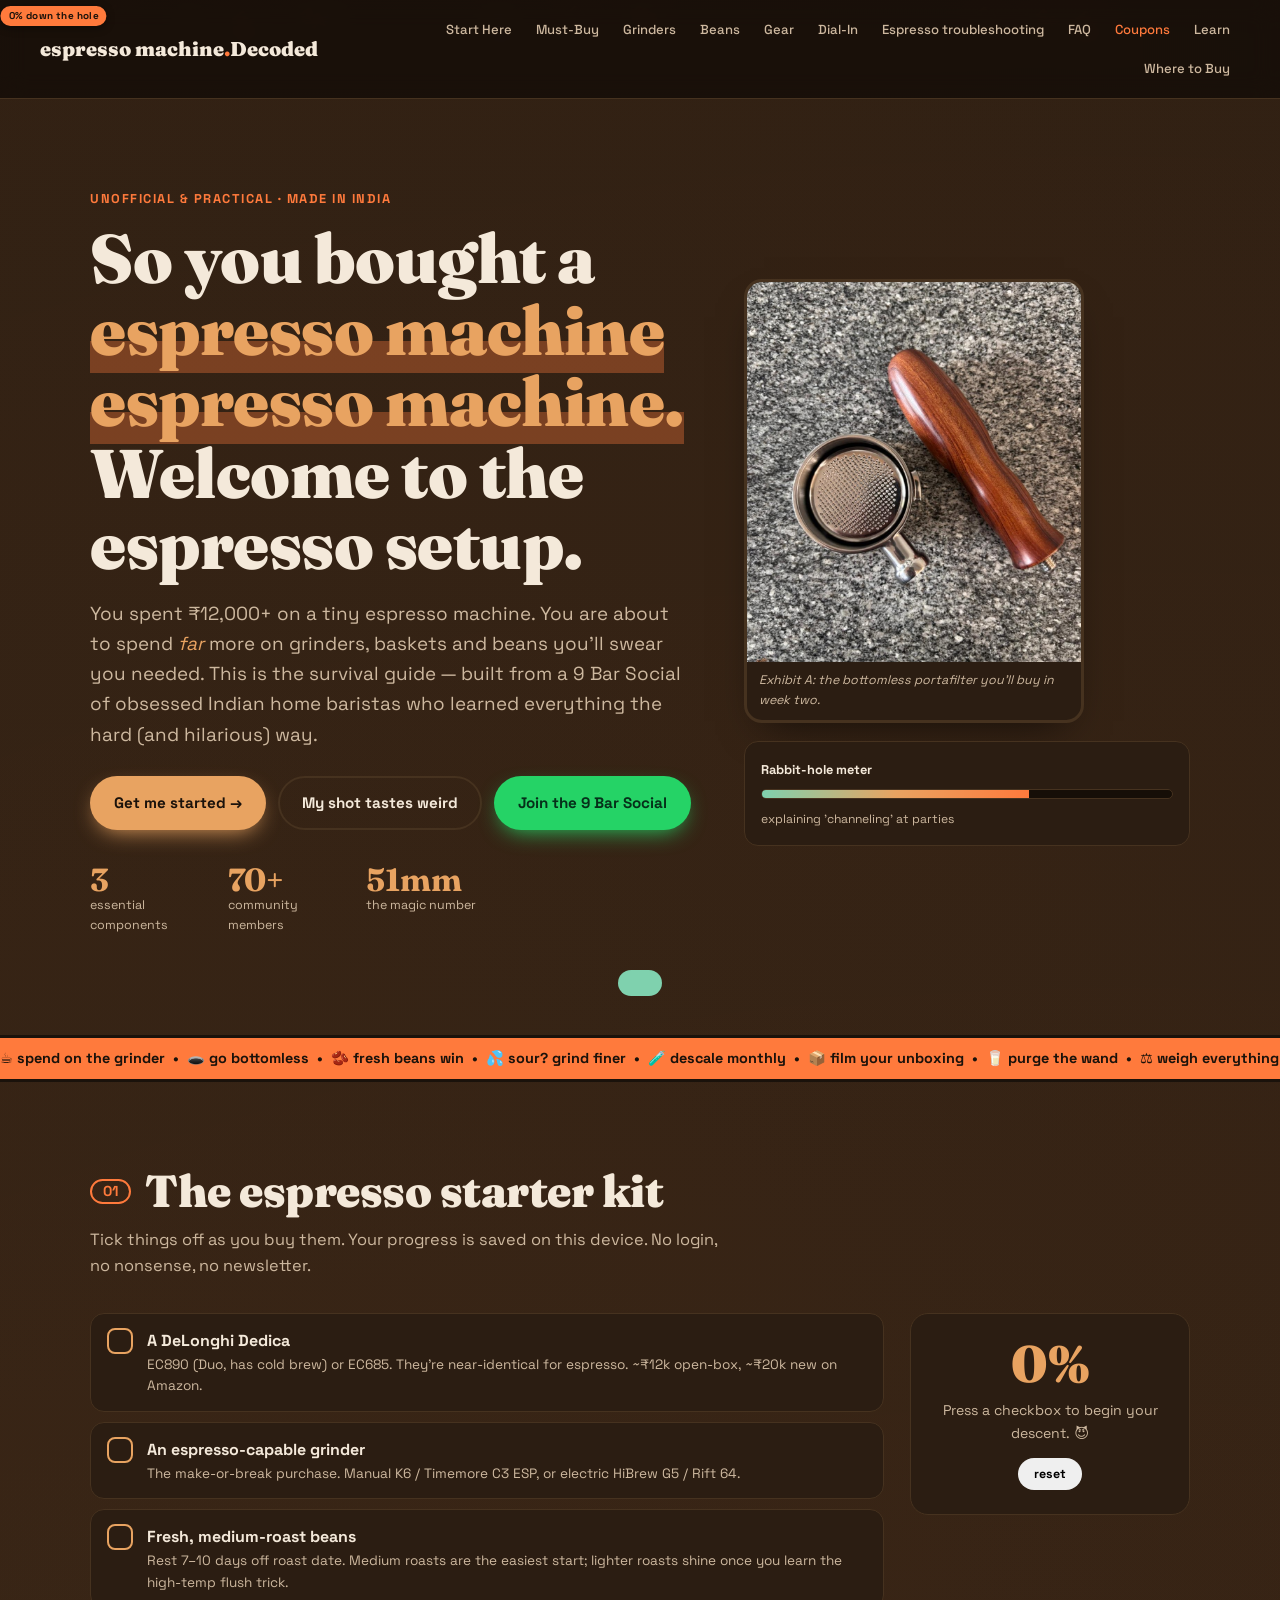
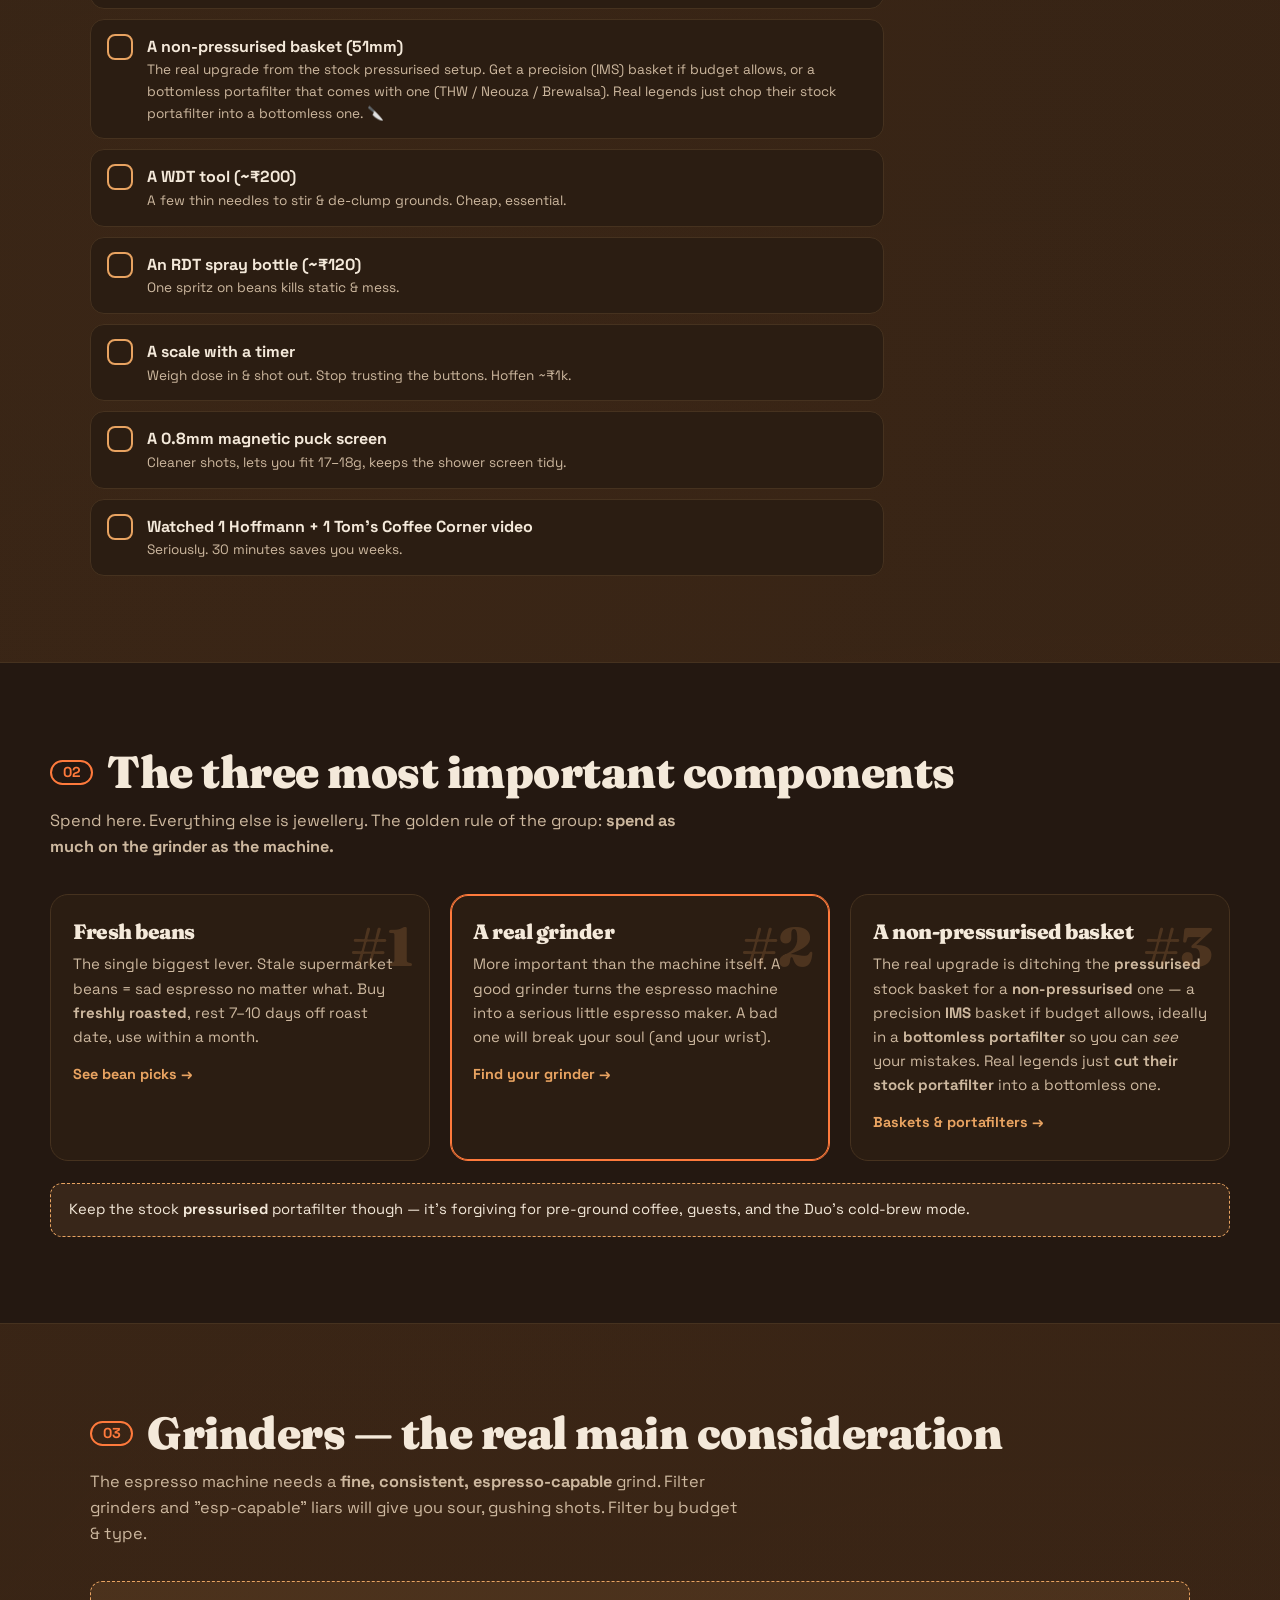
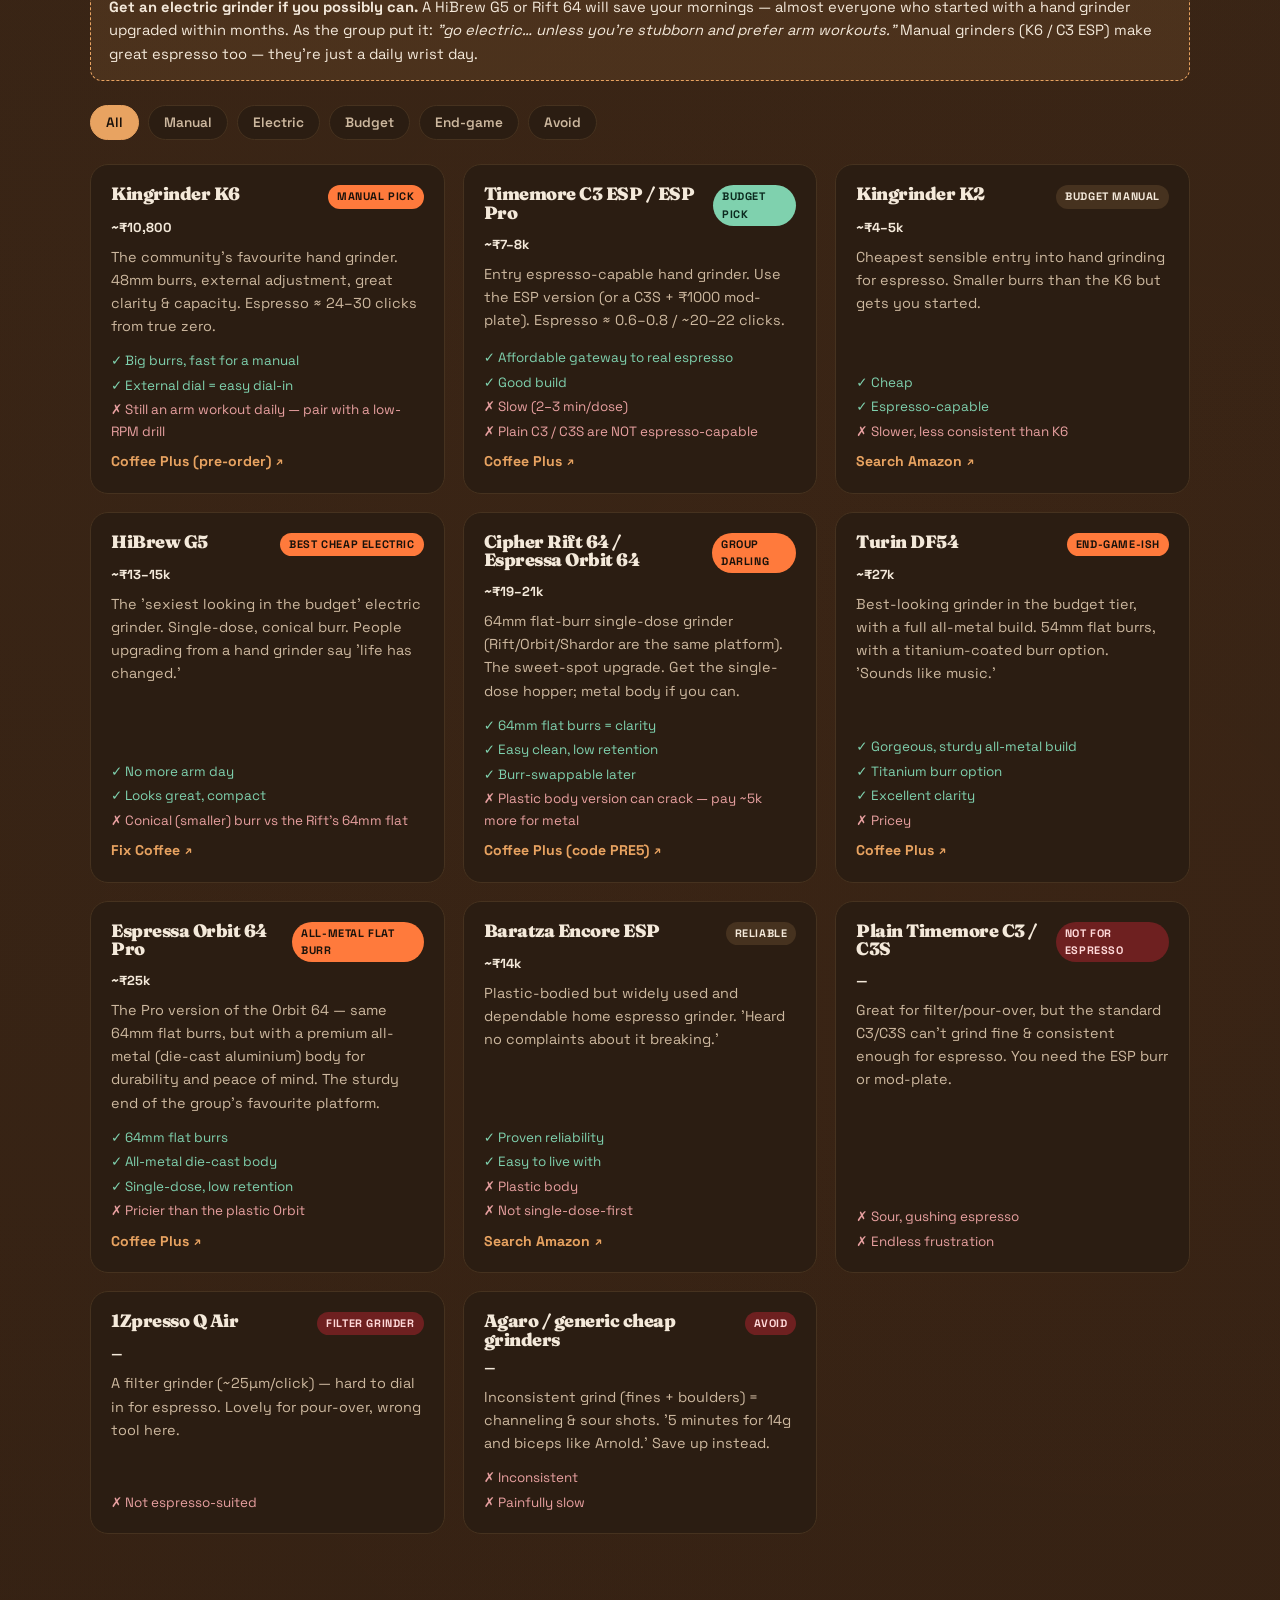
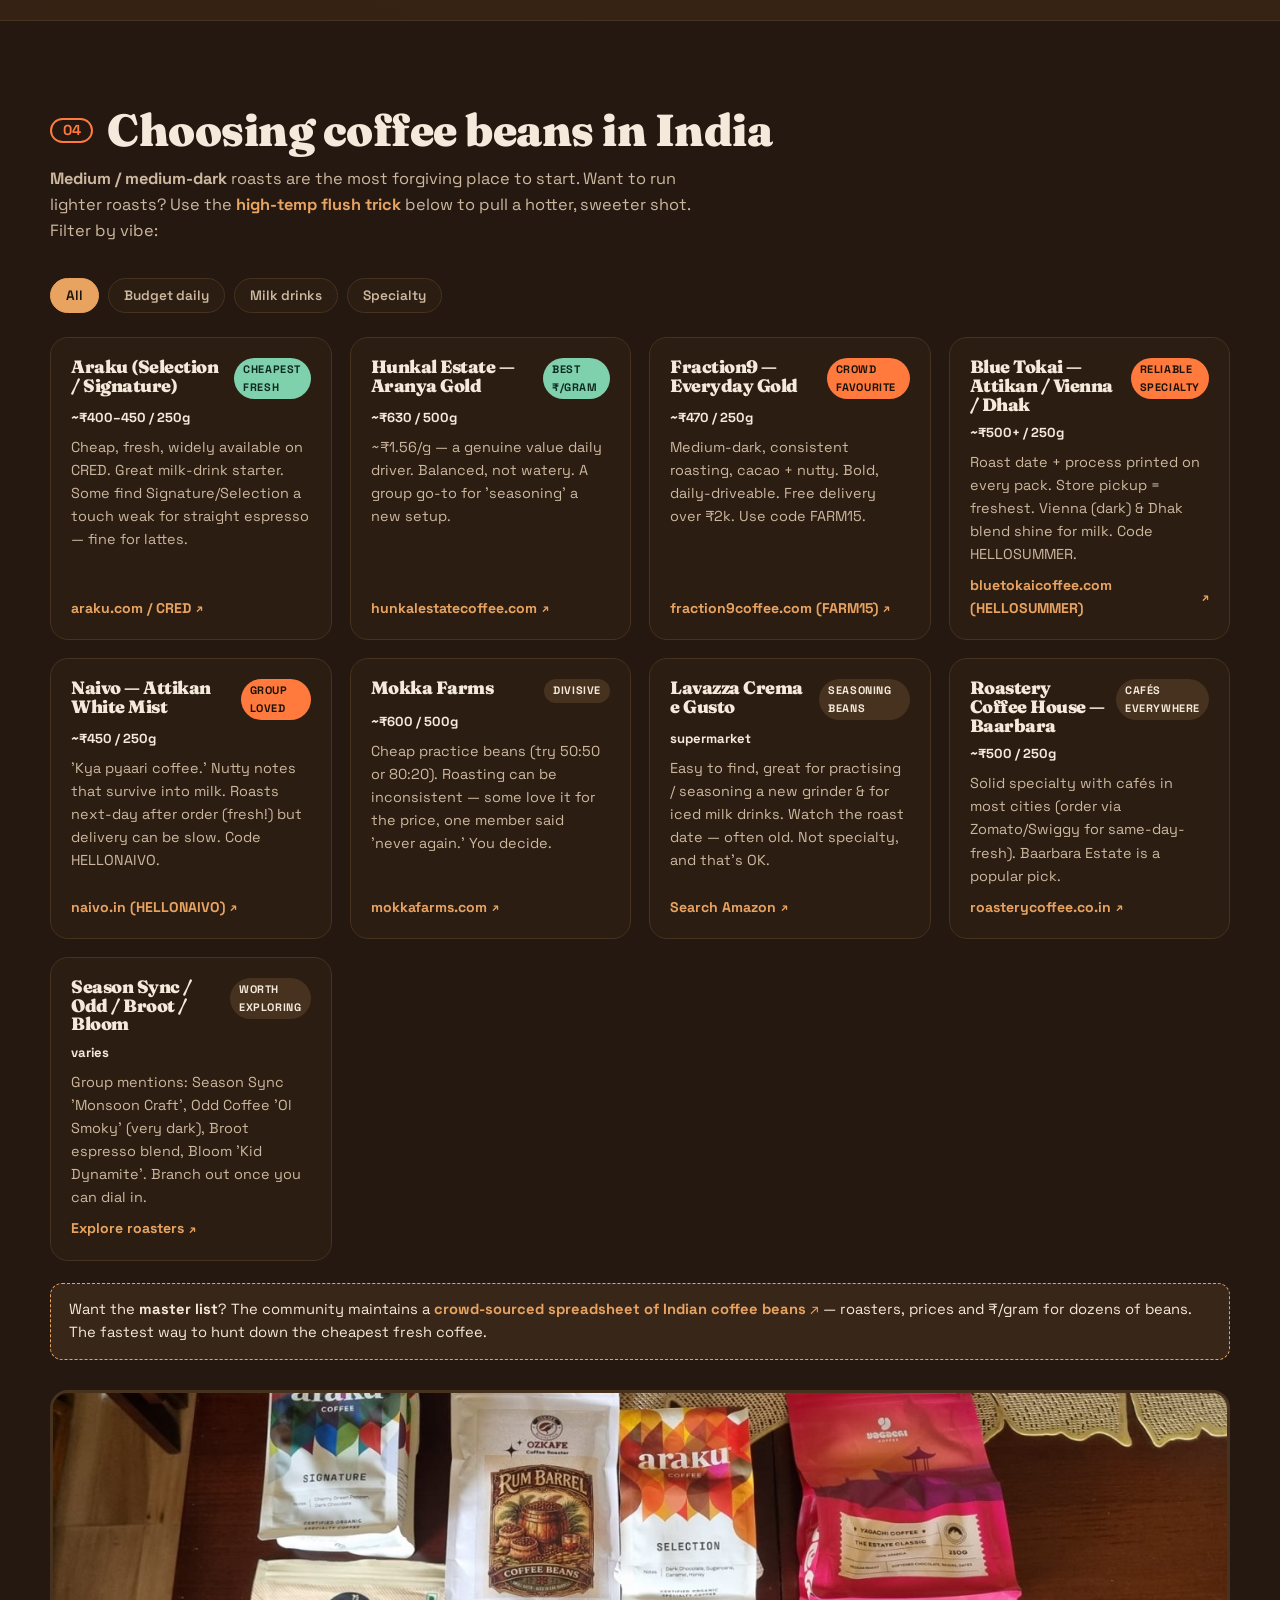
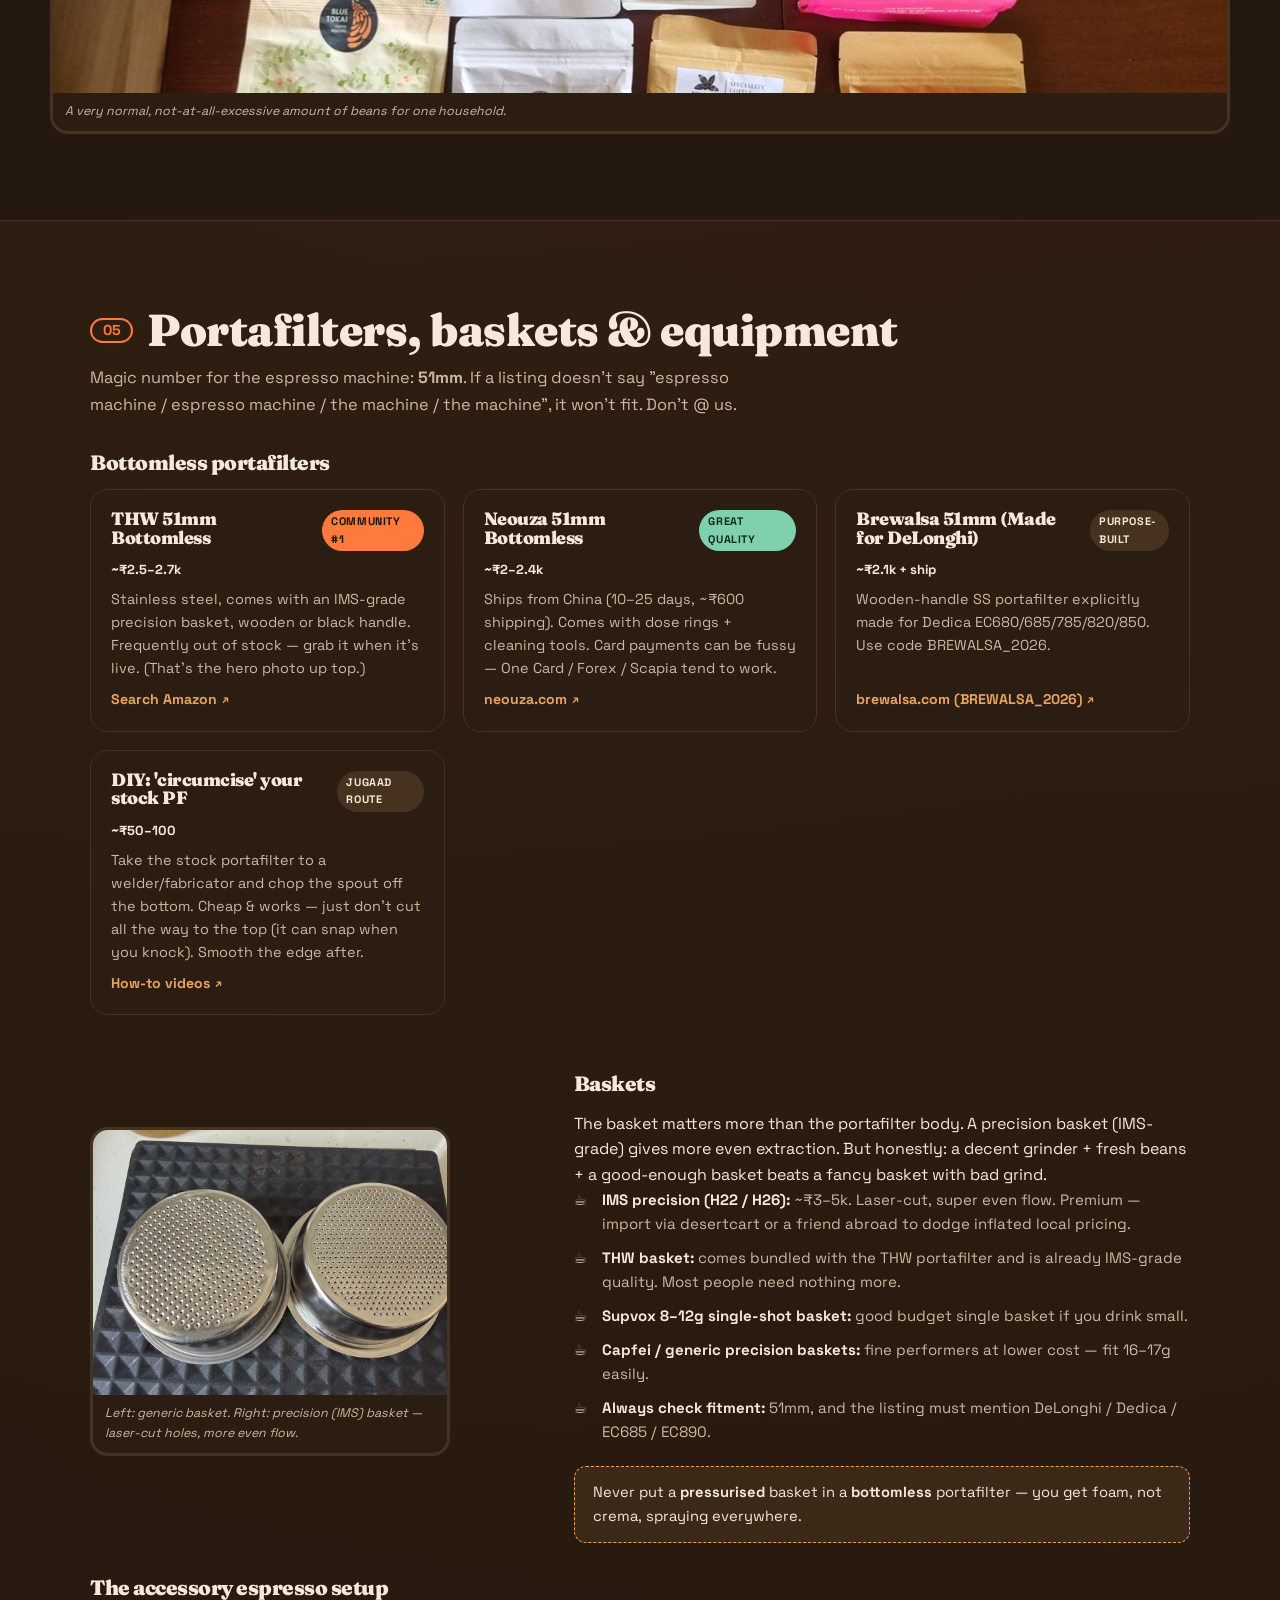
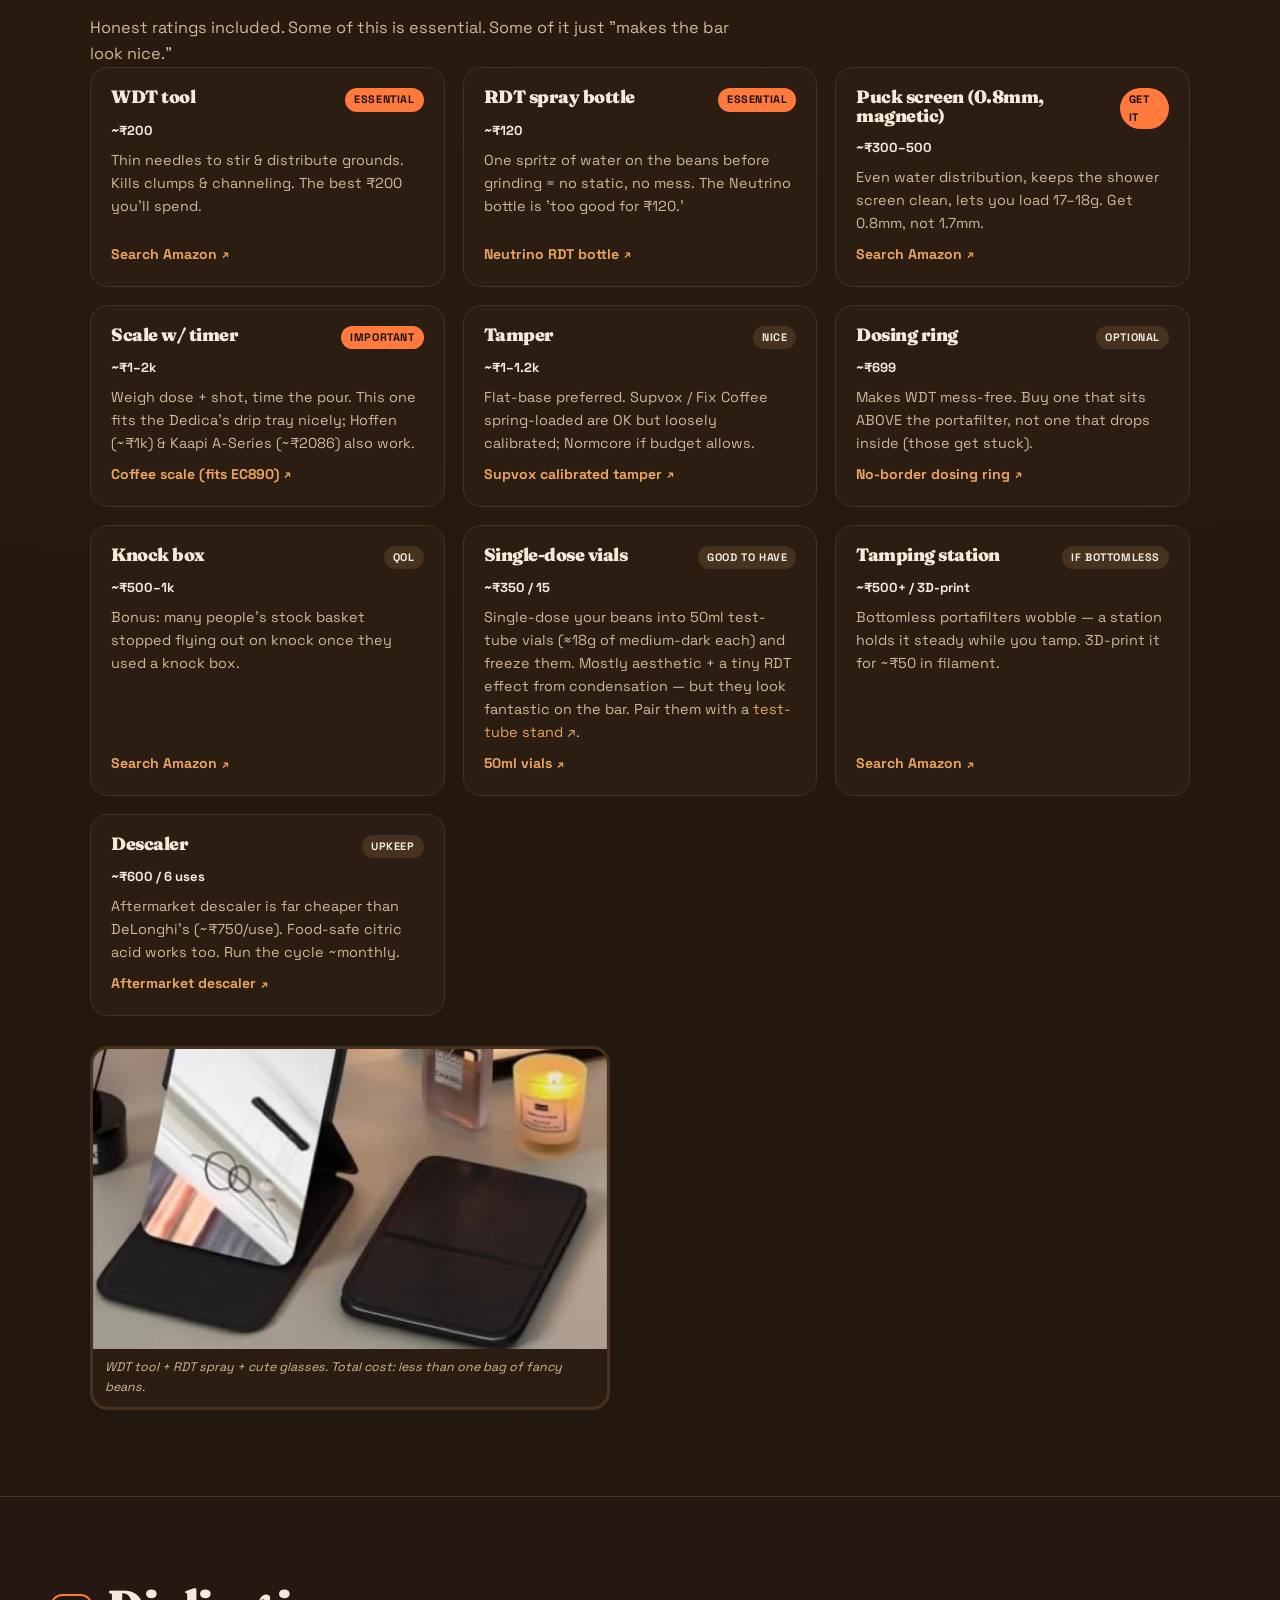
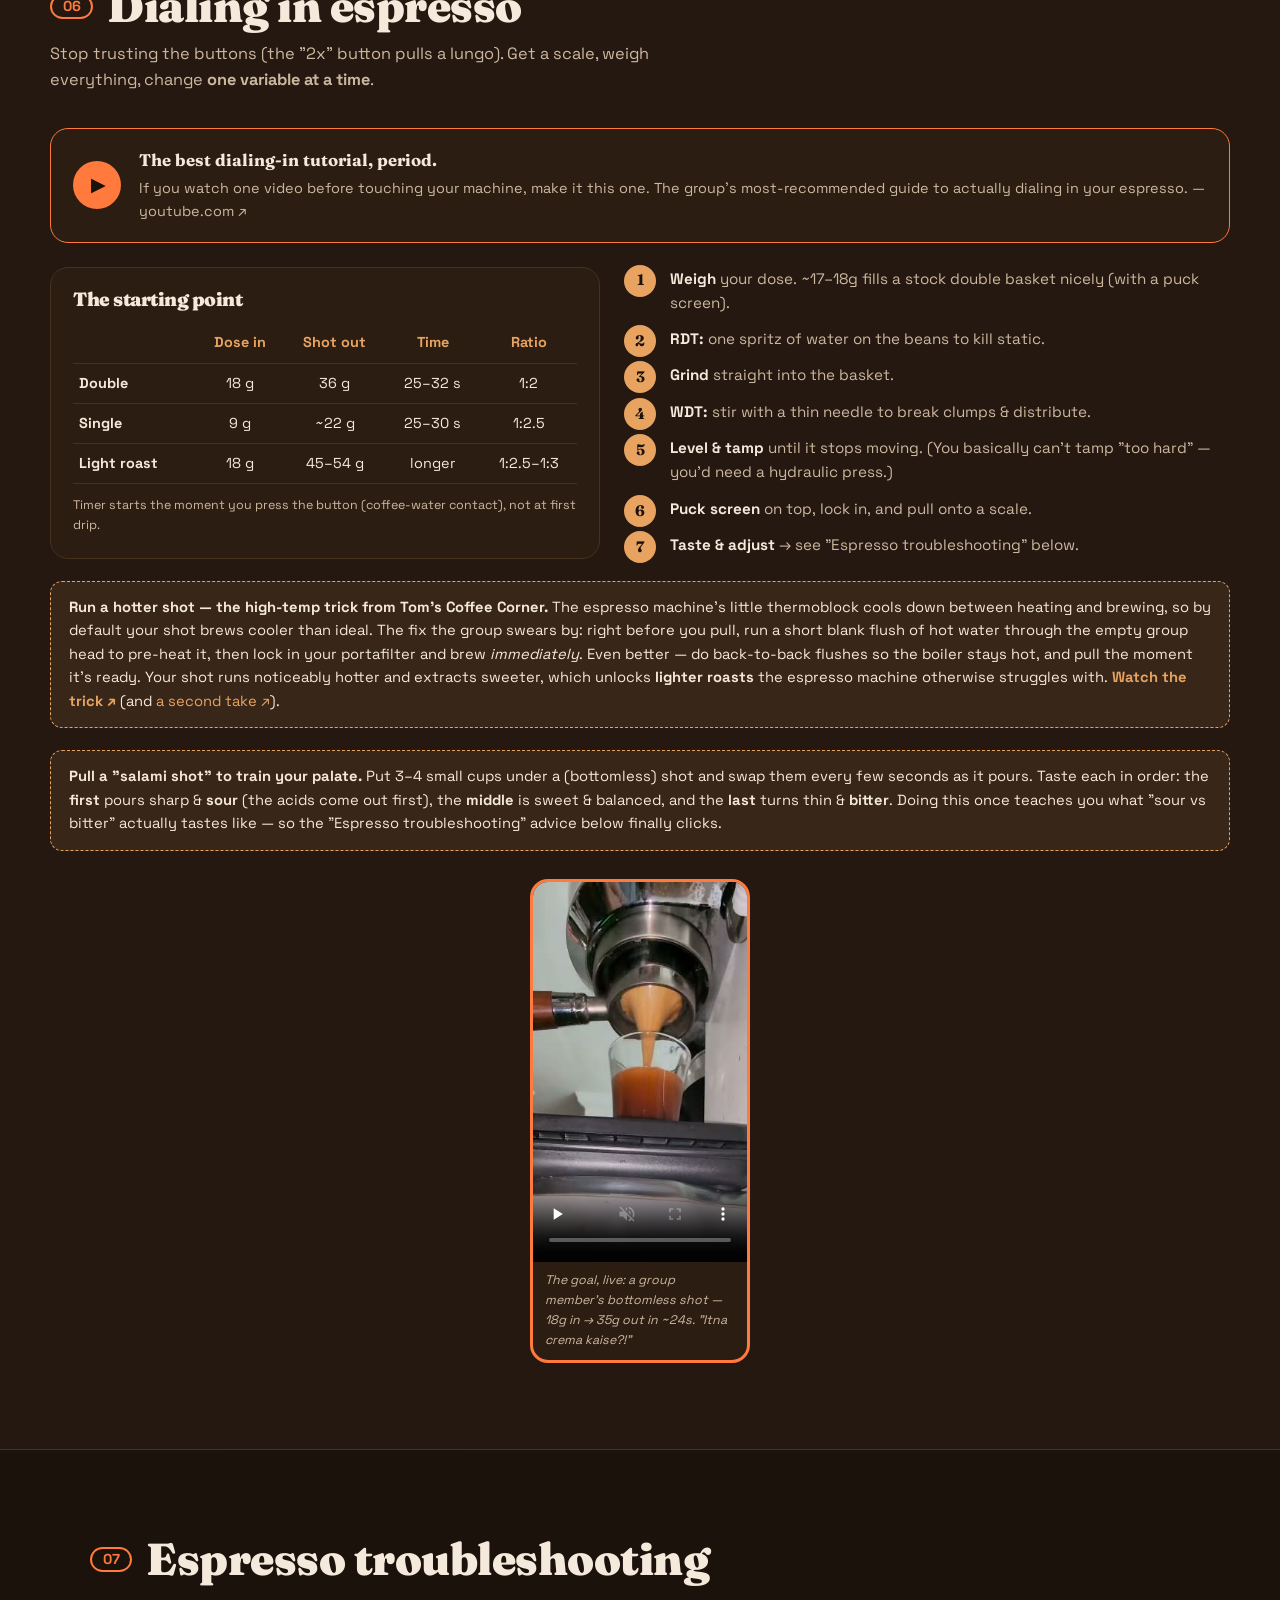
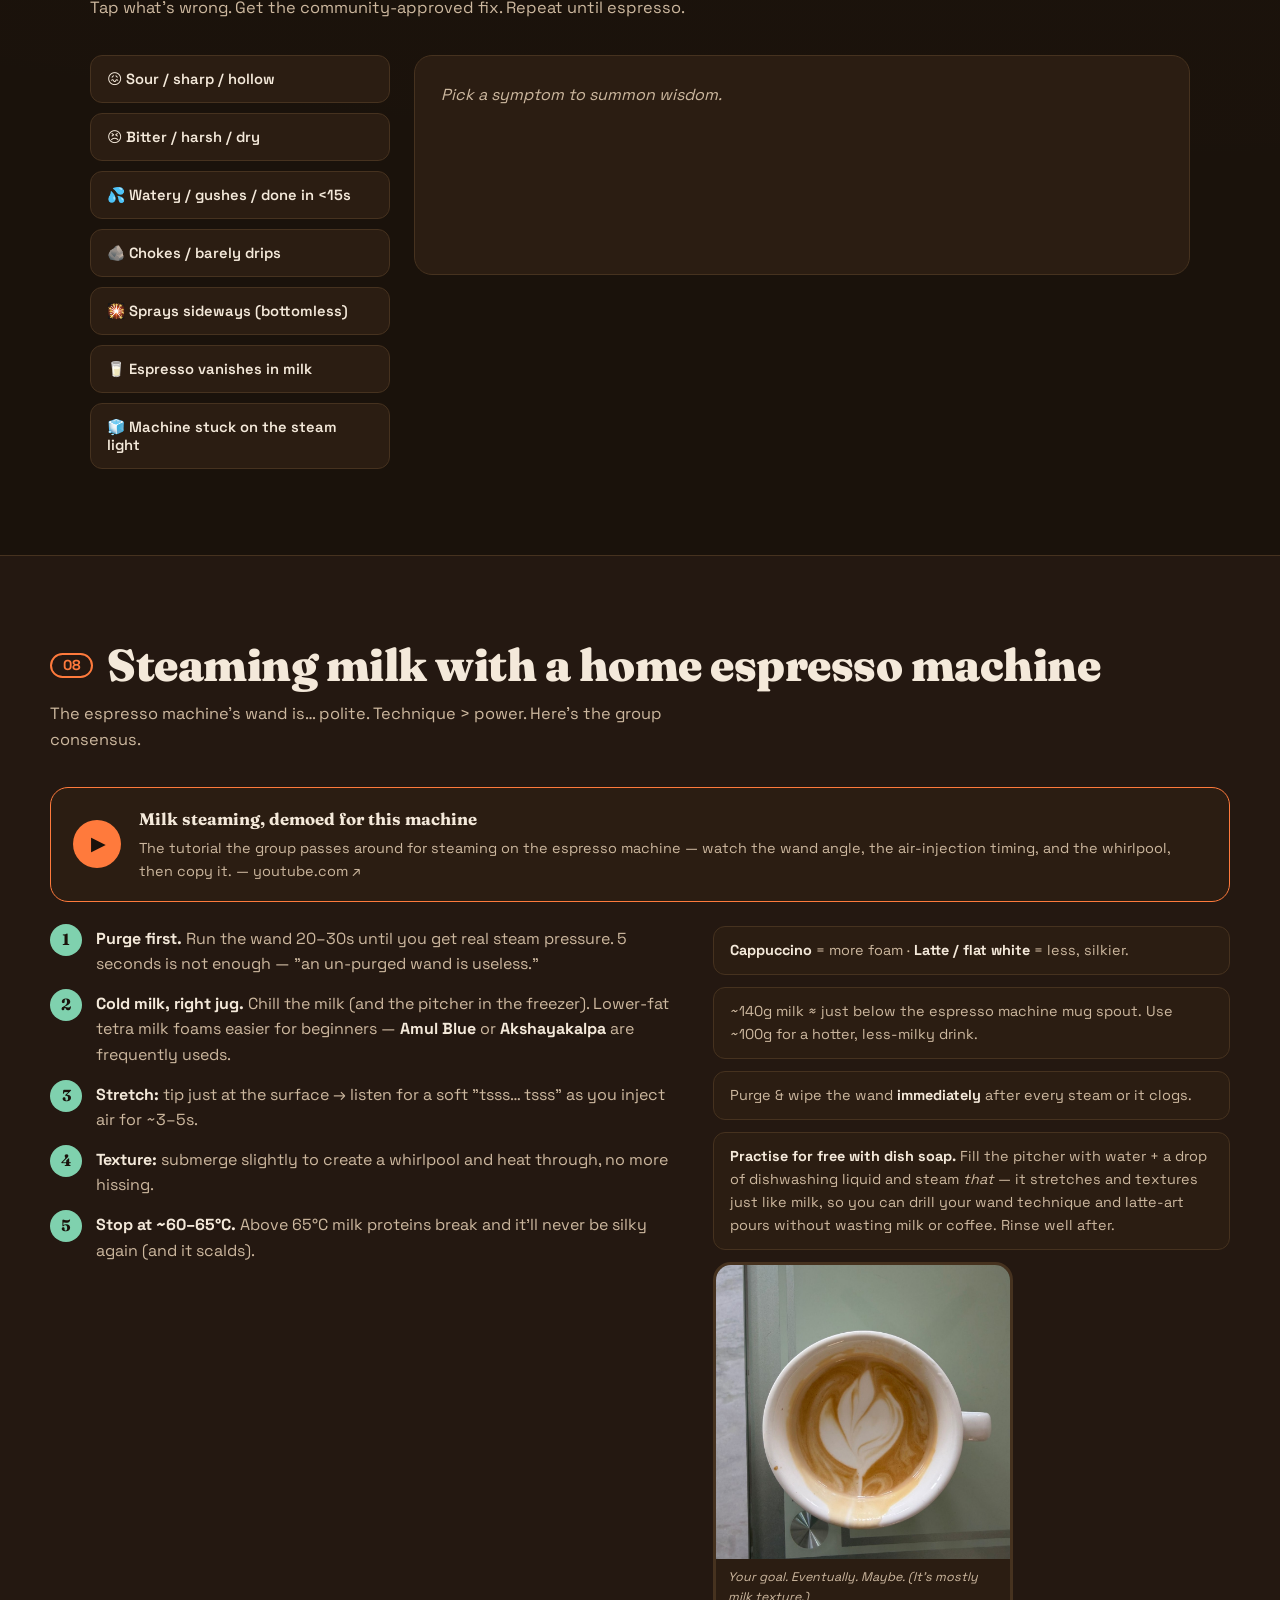
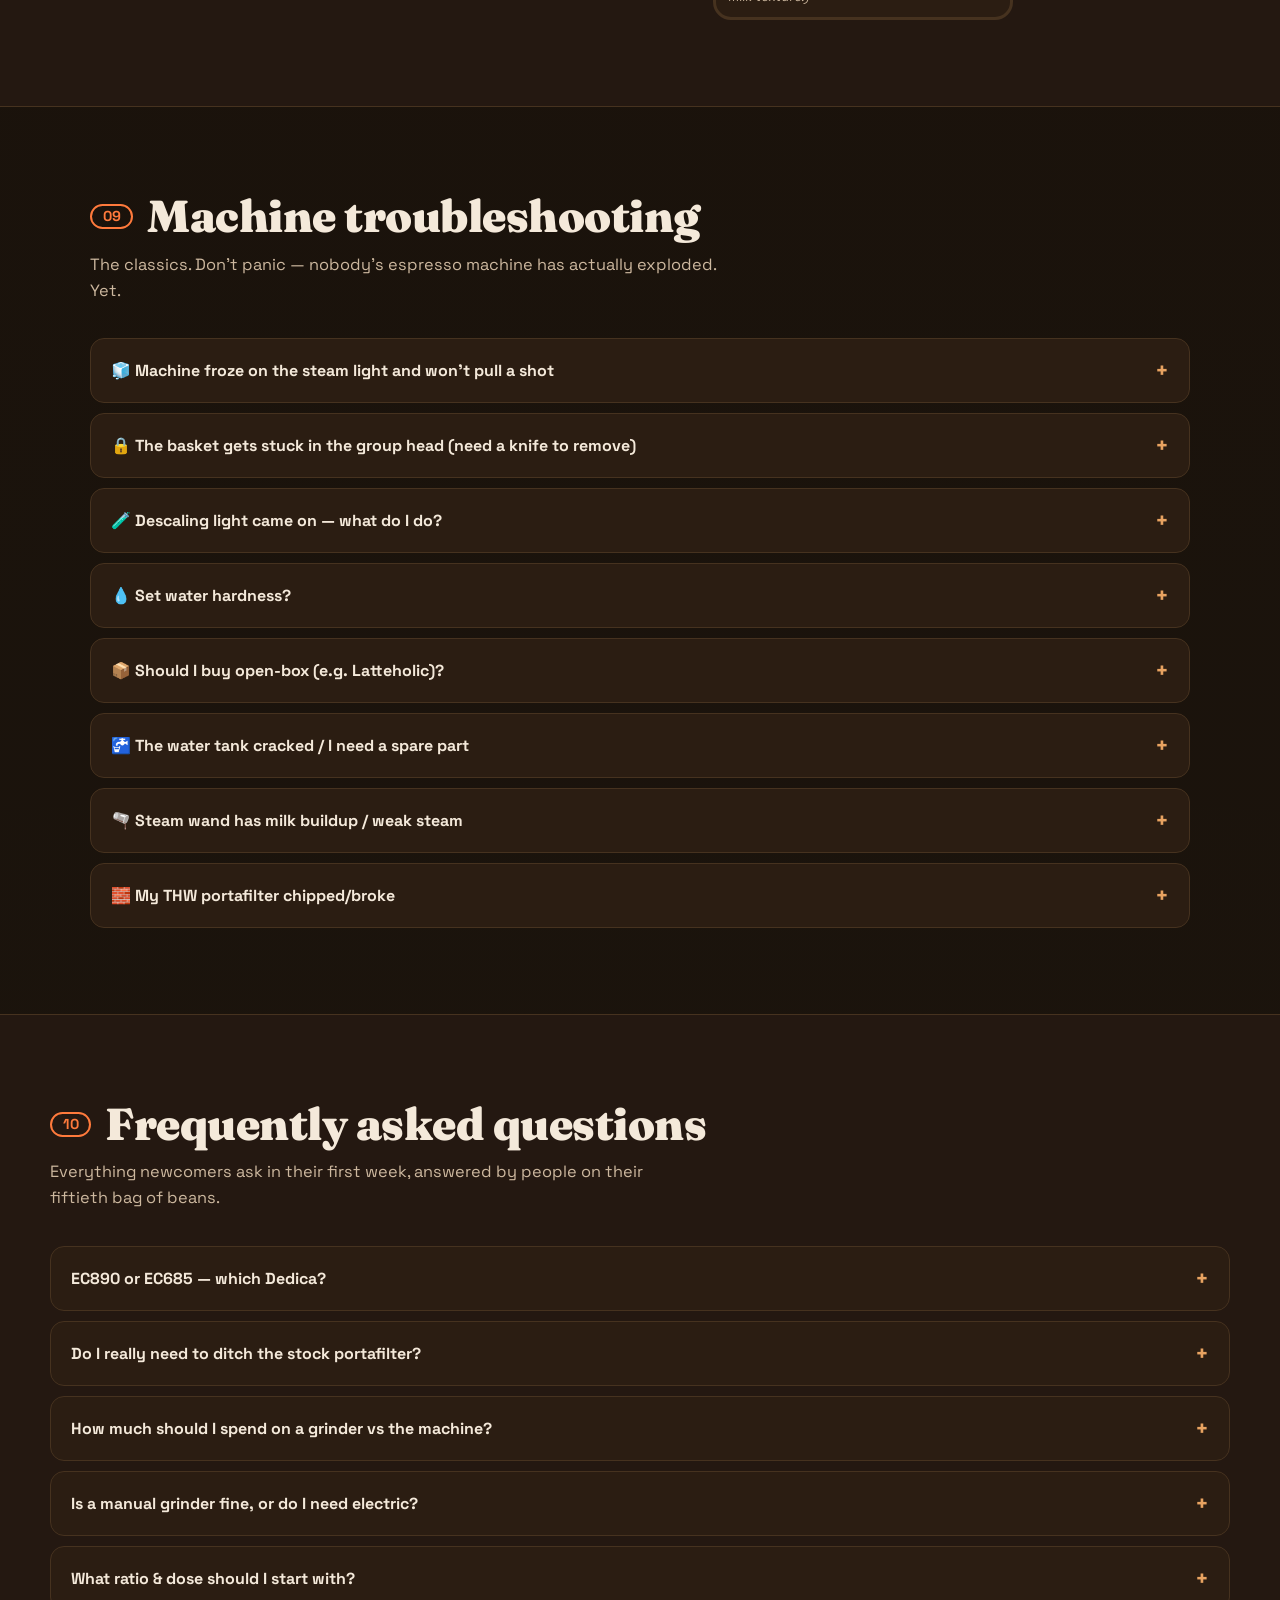
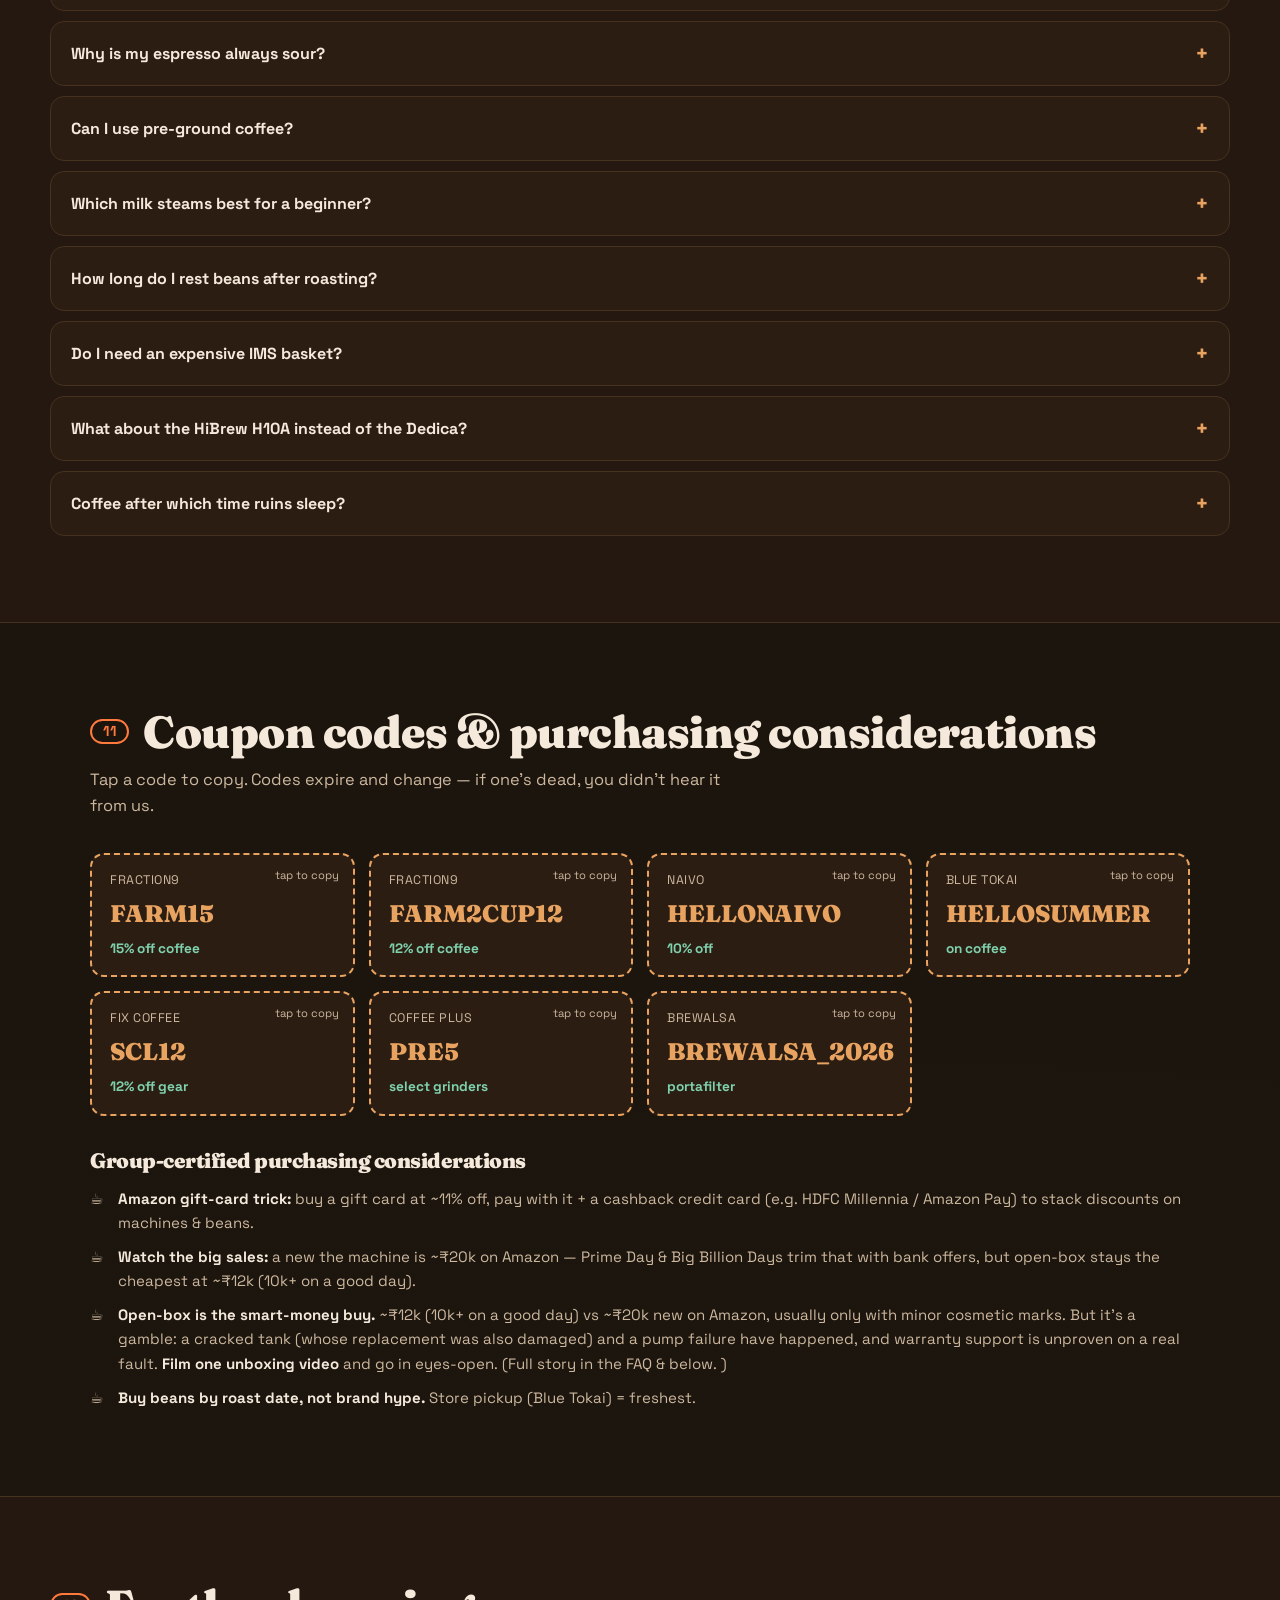
==== commit a795072f: "Refine 9 Bar Social guide language" ====
--- a/9bs-site/index.html
+++ b/9bs-site/index.html
@@ -3,13 +3,13 @@
 <head>
 <meta charset="UTF-8" />
 <meta name="viewport" content="width=device-width, initial-scale=1.0" />
-<title>Dedica Decoded ☕ — The EC890 Espresso Starter Guide (India)</title>
-<meta name="description" content="The unofficial, slightly unhinged starter guide for DeLonghi Dedica EC890 / EC685 espresso in India. Grinders, beans, bottomless portafilters, dial-in, milk steaming, troubleshooting, coupon codes — distilled from a WhatsApp group of obsessed home baristas." />
+<title>9 Bar Social — Espresso Starter Guide (India)</title>
+<meta name="description" content="A practical espresso starter guide for India covering grinders, beans, portafilters, dialing in, milk steaming, troubleshooting, equipment and purchasing considerations." />
 <meta name="theme-color" content="#1a120b" />
-<meta property="og:title" content="Dedica Decoded ☕ — EC890 Espresso Starter Guide (India)" />
-<meta property="og:description" content="Everything a beginner needs to start espresso on a DeLonghi Dedica in India. Built from the collective wisdom (and chaos) of a home-barista WhatsApp group." />
+<meta property="og:title" content="9 Bar Social — Espresso Starter Guide (India)" />
+<meta property="og:description" content="A practical guide to starting espresso in India, covering equipment, coffee, dialing in, milk steaming and troubleshooting." />
 <meta property="og:type" content="website" />
-<link rel="icon" href="data:image/svg+xml,%3Csvg xmlns='http://www.w3.org/2000/svg' viewBox='0 0 100 100'%3E%3Ctext y='.9em' font-size='90'%3E%E2%98%95%3C/text%3E%3C/svg%3E" />
+
 <link rel="preconnect" href="https://fonts.googleapis.com" />
 <link rel="preconnect" href="https://fonts.gstatic.com" crossorigin />
 <link href="https://fonts.googleapis.com/css2?family=Fraunces:ital,opsz,wght@0,9..144,400;0,9..144,600;0,9..144,900;1,9..144,500&family=Space+Grotesk:wght@400;500;700&display=swap" rel="stylesheet" />
@@ -23,15 +23,15 @@
 <!-- progress bar + rabbit-hole runner (always-on, top of page) -->
 <div class="scroll-progress" id="scrollProgress" aria-hidden="true"></div>
 <div class="rabbit-runner" id="rabbitRunner" aria-hidden="true">
-  <span class="rr-bun">🐇</span>
+  <span class="rr-bun"></span>
   <b class="rr-pct" id="rabbitRunnerPct">0% down the hole</b>
 </div>
 
 <!-- NAV -->
 <header class="nav" id="nav">
   <a href="#top" class="brand">
-    <span class="brand-cup">☕</span>
-    <span class="brand-text">Dedica<span class="brand-dot">.</span>Decoded</span>
+    
+    <span class="brand-text">espresso machine<span class="brand-dot">.</span>Decoded</span>
   </a>
   <nav class="nav-links" id="navLinks">
     <a href="#start">Start Here</a>
@@ -40,7 +40,7 @@
     <a href="#beans">Beans</a>
     <a href="#gear">Gear</a>
     <a href="#dialin">Dial-In</a>
-    <a href="#fix">Fix My Shot</a>
+    <a href="#fix">Espresso troubleshooting</a>
     <a href="#faq">FAQ</a>
     <a href="#coupons">Coupons</a>
     <a href="#learn">Learn</a>
@@ -57,22 +57,22 @@
 <section class="hero">
   <div class="hero-grid">
     <div class="hero-copy">
-      <p class="kicker">☕ unofficial &amp; mildly unhinged · made in India</p>
-      <h1>So you bought a <span class="hl">DeLonghi Dedica.</span><br />Welcome to the rabbit hole. 🕳️🐇</h1>
+      <p class="kicker"> unofficial &amp; practical · made in India</p>
+      <h1>So you bought a <span class="hl">espresso machine espresso machine.</span><br />Welcome to the espresso setup. </h1>
       <p class="lede">
         You spent ₹12,000+ on a tiny espresso machine. You are about to spend
         <em>far</em> more on grinders, baskets and beans you'll swear you needed.
-        This is the survival guide — built from a WhatsApp group of obsessed
+        This is the survival guide — built from a 9 Bar Social of obsessed
         Indian home baristas who learned everything the hard (and hilarious) way.
       </p>
       <div class="hero-cta">
         <a class="btn btn-primary" href="#start">Get me started →</a>
-        <a class="btn btn-ghost" href="#fix">My shot tastes weird 😖</a>
-        <a class="btn btn-whatsapp" href="https://chat.whatsapp.com/I7SDXw62i5T6X3SQ9h3WZY" target="_blank" rel="noopener">💬 Join the WhatsApp group</a>
+        <a class="btn btn-ghost" href="#fix">My shot tastes weird </a>
+        <a class="btn btn-whatsapp" href="https://chat.whatsapp.com/I1KcrqSS5ziAt0L8dhljUq" target="_blank" rel="noopener"> Join the 9 Bar Social</a>
       </div>
       <div class="hero-stats">
-        <div><b data-count="3">3</b><span>things you actually need</span></div>
-        <div><b data-count="70">70+</b><span>baristas who suffered first</span></div>
+        <div><b data-count="3">3</b><span>essential components</span></div>
+        <div><b data-count="70">70+</b><span>community members</span></div>
         <div><b data-count="51">51mm</b><span>the magic number</span></div>
       </div>
     </div>
@@ -82,7 +82,7 @@
         <figcaption>Exhibit A: the bottomless portafilter you'll buy in week two.</figcaption>
       </figure>
       <div class="rabbit-meter">
-        <label>🐇 Rabbit-hole meter</label>
+        <label> Rabbit-hole meter</label>
         <div class="meter-track"><div class="meter-fill" id="rabbitMeter"></div></div>
         <small id="rabbitLabel">just a curious beginner…</small>
       </div>
@@ -99,15 +99,15 @@
 <!-- START / CHECKLIST -->
 <section id="start" class="section">
   <div class="section-head">
-    <h2><span class="num">01</span> The 5-minute starter kit</h2>
-    <p class="sub">Tick things off as you buy them. Your progress is saved on this device. No login, no nonsense, no newsletter. 🙅</p>
+    <h2><span class="num">01</span> The espresso starter kit</h2>
+    <p class="sub">Tick things off as you buy them. Your progress is saved on this device. No login, no nonsense, no newsletter. </p>
   </div>
   <div class="checklist-wrap">
     <div class="checklist" id="checklist"></div>
     <aside class="checklist-side">
       <div class="progress-ring-card">
         <div class="big-pct" id="kitPct">0%</div>
-        <p id="kitMsg">Press a checkbox to begin your descent. 😈</p>
+        <p id="kitMsg">Press a checkbox to begin your descent. </p>
         <button class="btn btn-tiny" id="resetKit">reset</button>
       </div>
     </aside>
@@ -117,46 +117,46 @@
 <!-- TRINITY / MUST BUY -->
 <section id="trinity" class="section alt">
   <div class="section-head">
-    <h2><span class="num">02</span> The Holy Trinity (what actually matters)</h2>
+    <h2><span class="num">02</span> The three most important components</h2>
     <p class="sub">Spend here. Everything else is jewellery. The golden rule of the group: <b>spend as much on the grinder as the machine.</b></p>
   </div>
   <div class="trinity">
     <article class="trinity-card">
       <div class="trinity-rank">#1</div>
-      <h3>🫘 Fresh beans</h3>
+      <h3> Fresh beans</h3>
       <p>The single biggest lever. Stale supermarket beans = sad espresso no matter what. Buy <b>freshly roasted</b>, rest 7–10 days off roast date, use within a month.</p>
       <a href="#beans" class="card-link">See bean picks →</a>
     </article>
     <article class="trinity-card hot">
       <div class="trinity-rank">#2</div>
-      <h3>⚙️ A real grinder</h3>
-      <p>More important than the machine itself. A good grinder turns the Dedica into a serious little espresso maker. A bad one will break your soul (and your wrist).</p>
+      <h3> A real grinder</h3>
+      <p>More important than the machine itself. A good grinder turns the espresso machine into a serious little espresso maker. A bad one will break your soul (and your wrist).</p>
       <a href="#grinders" class="card-link">Find your grinder →</a>
     </article>
     <article class="trinity-card">
       <div class="trinity-rank">#3</div>
-      <h3>🧺 A non-pressurised basket</h3>
-      <p>The real upgrade is ditching the <b>pressurised</b> stock basket for a <b>non-pressurised</b> one — a precision <b>IMS</b> basket if budget allows, ideally in a <b>bottomless portafilter</b> so you can <i>see</i> your mistakes. Real legends just <b>cut their stock portafilter</b> into a bottomless one. 🔪</p>
+      <h3> A non-pressurised basket</h3>
+      <p>The real upgrade is ditching the <b>pressurised</b> stock basket for a <b>non-pressurised</b> one — a precision <b>IMS</b> basket if budget allows, ideally in a <b>bottomless portafilter</b> so you can <i>see</i> your mistakes. Real legends just <b>cut their stock portafilter</b> into a bottomless one. </p>
       <a href="#gear" class="card-link">Baskets &amp; portafilters →</a>
     </article>
   </div>
-  <p class="aside-note">💡 Keep the stock <b>pressurised</b> portafilter though — it's forgiving for pre-ground coffee, guests, and the Duo's cold-brew mode.</p>
+  <p class="aside-note"> Keep the stock <b>pressurised</b> portafilter though — it's forgiving for pre-ground coffee, guests, and the Duo's cold-brew mode.</p>
 </section>
 
 <!-- GRINDERS -->
 <section id="grinders" class="section">
   <div class="section-head">
-    <h2><span class="num">03</span> Grinders — the real boss fight</h2>
-    <p class="sub">The Dedica needs a <b>fine, consistent, espresso-capable</b> grind. Filter grinders and "esp-capable" liars will give you sour, gushing shots. Filter by budget &amp; type.</p>
-  </div>
-  <div class="aside-note" style="margin-bottom:24px">⚡ <b>Get an electric grinder if you possibly can.</b> A HiBrew G5 or Rift 64 will save your mornings — almost everyone who started with a hand grinder upgraded within months. As the group put it: <i>"go electric… unless you're stubborn and prefer arm workouts."</i> 💪 Manual grinders (K6 / C3 ESP) make great espresso too — they're just a daily wrist day.</div>
+    <h2><span class="num">03</span> Grinders — the real main consideration</h2>
+    <p class="sub">The espresso machine needs a <b>fine, consistent, espresso-capable</b> grind. Filter grinders and "esp-capable" liars will give you sour, gushing shots. Filter by budget &amp; type.</p>
+  </div>
+  <div class="aside-note" style="margin-bottom:24px"> <b>Get an electric grinder if you possibly can.</b> A HiBrew G5 or Rift 64 will save your mornings — almost everyone who started with a hand grinder upgraded within months. As the group put it: <i>"go electric… unless you're stubborn and prefer arm workouts."</i>  Manual grinders (K6 / C3 ESP) make great espresso too — they're just a daily wrist day.</div>
   <div class="filters" id="grinderFilters">
     <button class="chip active" data-filter="all">All</button>
-    <button class="chip" data-filter="manual">✋ Manual</button>
-    <button class="chip" data-filter="electric">🔌 Electric</button>
-    <button class="chip" data-filter="budget">💸 Budget</button>
-    <button class="chip" data-filter="endgame">🏆 End-game</button>
-    <button class="chip" data-filter="avoid">🚫 Avoid</button>
+    <button class="chip" data-filter="manual"> Manual</button>
+    <button class="chip" data-filter="electric"> Electric</button>
+    <button class="chip" data-filter="budget"> Budget</button>
+    <button class="chip" data-filter="endgame"> End-game</button>
+    <button class="chip" data-filter="avoid"> Avoid</button>
   </div>
   <div class="card-grid" id="grinderGrid"></div>
 </section>
@@ -164,17 +164,17 @@
 <!-- BEANS -->
 <section id="beans" class="section alt">
   <div class="section-head">
-    <h2><span class="num">04</span> Beans worth your money (India)</h2>
+    <h2><span class="num">04</span> Choosing coffee beans in India</h2>
     <p class="sub"><b>Medium / medium-dark</b> roasts are the most forgiving place to start. Want to run lighter roasts? Use the <a href="#dialin"><b>high-temp flush trick</b></a> below to pull a hotter, sweeter shot. Filter by vibe:</p>
   </div>
   <div class="filters" id="beanFilters">
     <button class="chip active" data-filter="all">All</button>
-    <button class="chip" data-filter="budget">💸 Budget daily</button>
-    <button class="chip" data-filter="milk">🥛 Milk drinks</button>
-    <button class="chip" data-filter="specialty">✨ Specialty</button>
+    <button class="chip" data-filter="budget"> Budget daily</button>
+    <button class="chip" data-filter="milk"> Milk drinks</button>
+    <button class="chip" data-filter="specialty"> Specialty</button>
   </div>
   <div class="card-grid bean-grid" id="beanGrid"></div>
-  <p class="aside-note">📑 Want the <b>master list</b>? The community maintains a <a href="https://docs.google.com/spreadsheets/u/0/d/1qj5oSo6gBcBq2cdFhcIouNtfLc3VQJgsDX-U31OSnnc" target="_blank" rel="noopener"><b>crowd-sourced spreadsheet of Indian coffee beans</b> ↗</a> — roasters, prices and ₹/gram for dozens of beans. The fastest way to hunt down the cheapest fresh coffee.</p>
+  <p class="aside-note"> Want the <b>master list</b>? The community maintains a <a href="https://docs.google.com/spreadsheets/u/0/d/1qj5oSo6gBcBq2cdFhcIouNtfLc3VQJgsDX-U31OSnnc" target="_blank" rel="noopener"><b>crowd-sourced spreadsheet of Indian coffee beans</b> ↗</a> — roasters, prices and ₹/gram for dozens of beans. The fastest way to hunt down the cheapest fresh coffee.</p>
   <figure class="wide-photo tilt">
     <img src="assets/img/beans-spread.jpg" alt="A spread of Indian coffee bean bags — Araku, Blue Tokai, Ozkafe barrel-aged, estate coffees" loading="lazy" />
     <figcaption>A very normal, not-at-all-excessive amount of beans for one household.</figcaption>
@@ -184,11 +184,11 @@
 <!-- GEAR: portafilters, baskets, accessories -->
 <section id="gear" class="section">
   <div class="section-head">
-    <h2><span class="num">05</span> Portafilters, baskets &amp; shiny gear</h2>
-    <p class="sub">Magic number for the Dedica: <b>51mm</b>. If a listing doesn't say "DeLonghi / Dedica / EC685 / EC890", it won't fit. Don't @ us.</p>
-  </div>
-
-  <h3 class="subhead">🕳️ Bottomless portafilters</h3>
+    <h2><span class="num">05</span> Portafilters, baskets &amp; equipment</h2>
+    <p class="sub">Magic number for the espresso machine: <b>51mm</b>. If a listing doesn't say "espresso machine / espresso machine / the machine / the machine", it won't fit. Don't @ us.</p>
+  </div>
+
+  <h3 class="subhead"> Bottomless portafilters</h3>
   <div class="card-grid" id="pfGrid"></div>
 
   <div class="split">
@@ -197,15 +197,15 @@
       <figcaption>Left: generic basket. Right: precision (IMS) basket — laser-cut holes, more even flow.</figcaption>
     </figure>
     <div class="split-text">
-      <h3 class="subhead">🧺 Baskets</h3>
+      <h3 class="subhead"> Baskets</h3>
       <p>The basket matters more than the portafilter body. A precision basket (IMS-grade) gives more even extraction. But honestly: a decent grinder + fresh beans + a good-enough basket beats a fancy basket with bad grind.</p>
       <ul class="tick-list" id="basketList"></ul>
-      <p class="aside-note">🚫 Never put a <b>pressurised</b> basket in a <b>bottomless</b> portafilter — you get foam, not crema, spraying everywhere.</p>
-    </div>
-  </div>
-
-  <h3 class="subhead">🧰 The accessory rabbit hole</h3>
-  <p class="sub">Honest ratings included. Some of this is essential. Some of it just "makes the bar look nice." 💅</p>
+      <p class="aside-note"> Never put a <b>pressurised</b> basket in a <b>bottomless</b> portafilter — you get foam, not crema, spraying everywhere.</p>
+    </div>
+  </div>
+
+  <h3 class="subhead"> The accessory espresso setup</h3>
+  <p class="sub">Honest ratings included. Some of this is essential. Some of it just "makes the bar look nice." </p>
   <div class="card-grid acc-grid" id="accGrid"></div>
   <figure class="wide-photo tilt">
     <img src="assets/img/accessories.jpg" alt="An RDT spray bottle, funnel and WDT tool alongside espresso glasses" loading="lazy" />
@@ -216,19 +216,19 @@
 <!-- DIAL IN -->
 <section id="dialin" class="section alt">
   <div class="section-head">
-    <h2><span class="num">06</span> Dial-in: the actual recipe</h2>
+    <h2><span class="num">06</span> Dialing in espresso</h2>
     <p class="sub">Stop trusting the buttons (the "2x" button pulls a lungo). Get a scale, weigh everything, change <b>one variable at a time</b>.</p>
   </div>
   <a class="video-feature" href="https://www.youtube.com/watch?v=nEGYSFD1Hm4" target="_blank" rel="noopener">
     <span class="vf-play">▶</span>
     <span class="vf-text">
-      <b>🏆 The best dialing-in tutorial, period.</b>
+      <b> The best dialing-in tutorial, period.</b>
       <span>If you watch one video before touching your machine, make it this one. The group's most-recommended guide to actually dialing in your espresso. — youtube.com ↗</span>
     </span>
   </a>
   <div class="recipe">
     <div class="recipe-card">
-      <h3>🎯 The starting point</h3>
+      <h3> The starting point</h3>
       <table class="recipe-table">
         <tr><th></th><th>Dose in</th><th>Shot out</th><th>Time</th><th>Ratio</th></tr>
         <tr><td><b>Double</b></td><td>18 g</td><td>36 g</td><td>25–32 s</td><td>1:2</td></tr>
@@ -244,27 +244,27 @@
       <li><b>WDT:</b> stir with a thin needle to break clumps &amp; distribute.</li>
       <li><b>Level &amp; tamp</b> until it stops moving. (You basically can't tamp "too hard" — you'd need a hydraulic press.)</li>
       <li><b>Puck screen</b> on top, lock in, and pull onto a scale.</li>
-      <li><b>Taste &amp; adjust</b> → see "Fix My Shot" below. 👇</li>
+      <li><b>Taste &amp; adjust</b> → see "Espresso troubleshooting" below. </li>
     </ol>
   </div>
-  <div class="aside-note">🌡️ <b>Run a hotter shot — the high-temp trick from Tom's Coffee Corner.</b> The Dedica's little thermoblock cools down between heating and brewing, so by default your shot brews cooler than ideal. The fix the group swears by: right before you pull, run a short blank flush of hot water through the empty group head to pre-heat it, then lock in your portafilter and brew <i>immediately</i>. Even better — do back-to-back flushes so the boiler stays hot, and pull the moment it's ready. Your shot runs noticeably hotter and extracts sweeter, which unlocks <b>lighter roasts</b> the Dedica otherwise struggles with. <a href="https://www.youtube.com/watch?v=TPS6Z6NCaU8" target="_blank" rel="noopener"><b>Watch the trick ↗</b></a> (and <a href="https://www.youtube.com/watch?v=LzRN8Se7uQw" target="_blank" rel="noopener">a second take ↗</a>).</div>
-  <div class="aside-note">🍖 <b>Pull a "salami shot" to train your palate.</b> Put 3–4 small cups under a (bottomless) shot and swap them every few seconds as it pours. Taste each in order: the <b>first</b> pours sharp &amp; <b>sour</b> (the acids come out first), the <b>middle</b> is sweet &amp; balanced, and the <b>last</b> turns thin &amp; <b>bitter</b>. Doing this once teaches you what "sour vs bitter" actually tastes like — so the "Fix My Shot" advice below finally clicks. ☕</div>
+  <div class="aside-note"> <b>Run a hotter shot — the high-temp trick from Tom's Coffee Corner.</b> The espresso machine's little thermoblock cools down between heating and brewing, so by default your shot brews cooler than ideal. The fix the group swears by: right before you pull, run a short blank flush of hot water through the empty group head to pre-heat it, then lock in your portafilter and brew <i>immediately</i>. Even better — do back-to-back flushes so the boiler stays hot, and pull the moment it's ready. Your shot runs noticeably hotter and extracts sweeter, which unlocks <b>lighter roasts</b> the espresso machine otherwise struggles with. <a href="https://www.youtube.com/watch?v=TPS6Z6NCaU8" target="_blank" rel="noopener"><b>Watch the trick ↗</b></a> (and <a href="https://www.youtube.com/watch?v=LzRN8Se7uQw" target="_blank" rel="noopener">a second take ↗</a>).</div>
+  <div class="aside-note"> <b>Pull a "salami shot" to train your palate.</b> Put 3–4 small cups under a (bottomless) shot and swap them every few seconds as it pours. Taste each in order: the <b>first</b> pours sharp &amp; <b>sour</b> (the acids come out first), the <b>middle</b> is sweet &amp; balanced, and the <b>last</b> turns thin &amp; <b>bitter</b>. Doing this once teaches you what "sour vs bitter" actually tastes like — so the "Espresso troubleshooting" advice below finally clicks. </div>
   <figure class="shot-figure tilt">
     <video src="assets/video/bhoumik-shot.mp4" poster="assets/img/shot-poster.jpg" controls muted loop playsinline preload="none"></video>
-    <figcaption>🎬 The goal, live: a group member's bottomless shot — 18g in → 35g out in ~24s. "Itna crema kaise?!" 🤎</figcaption>
+    <figcaption> The goal, live: a group member's bottomless shot — 18g in → 35g out in ~24s. "Itna crema kaise?!" </figcaption>
   </figure>
 </section>
 
 <!-- FIX MY SHOT -->
 <section id="fix" class="section">
   <div class="section-head">
-    <h2><span class="num">07</span> 🔧 Fix My Shot</h2>
-    <p class="sub">Tap what's wrong. Get the community-approved fix. Repeat until espresso. ✨</p>
+    <h2><span class="num">07</span>  Espresso troubleshooting</h2>
+    <p class="sub">Tap what's wrong. Get the community-approved fix. Repeat until espresso. </p>
   </div>
   <div class="diagnoser">
     <div class="symptom-chips" id="symptomChips"></div>
     <div class="diagnosis" id="diagnosis">
-      <p class="diag-placeholder">👆 Pick a symptom to summon wisdom.</p>
+      <p class="diag-placeholder"> Pick a symptom to summon wisdom.</p>
     </div>
   </div>
 </section>
@@ -272,29 +272,29 @@
 <!-- MILK -->
 <section id="milk" class="section alt">
   <div class="section-head">
-    <h2><span class="num">08</span> 🥛 Steaming milk on a weak little wand</h2>
-    <p class="sub">The Dedica's wand is… polite. Technique &gt; power. Here's the group consensus.</p>
+    <h2><span class="num">08</span>  Steaming milk with a home espresso machine</h2>
+    <p class="sub">The espresso machine's wand is… polite. Technique &gt; power. Here's the group consensus.</p>
   </div>
   <a class="video-feature" href="https://www.youtube.com/watch?v=aWIaqS6JDY8" target="_blank" rel="noopener">
     <span class="vf-play">▶</span>
     <span class="vf-text">
-      <b>📺 Milk steaming, demoed for this machine</b>
-      <span>The tutorial the group passes around for steaming on the Dedica — watch the wand angle, the air-injection timing, and the whirlpool, then copy it. — youtube.com ↗</span>
+      <b> Milk steaming, demoed for this machine</b>
+      <span>The tutorial the group passes around for steaming on the espresso machine — watch the wand angle, the air-injection timing, and the whirlpool, then copy it. — youtube.com ↗</span>
     </span>
   </a>
   <div class="milk-grid">
     <ol class="milk-steps">
       <li><b>Purge first.</b> Run the wand 20–30s until you get real steam pressure. 5 seconds is not enough — "an un-purged wand is useless."</li>
-      <li><b>Cold milk, right jug.</b> Chill the milk (and the pitcher in the freezer). Lower-fat tetra milk foams easier for beginners — <b>Amul Blue</b> or <b>Akshayakalpa</b> are group favourites.</li>
+      <li><b>Cold milk, right jug.</b> Chill the milk (and the pitcher in the freezer). Lower-fat tetra milk foams easier for beginners — <b>Amul Blue</b> or <b>Akshayakalpa</b> are frequently useds.</li>
       <li><b>Stretch:</b> tip just at the surface → listen for a soft "tsss… tsss" as you inject air for ~3–5s.</li>
       <li><b>Texture:</b> submerge slightly to create a whirlpool and heat through, no more hissing.</li>
       <li><b>Stop at ~60–65°C.</b> Above 65°C milk proteins break and it'll never be silky again (and it scalds).</li>
     </ol>
     <div class="milk-tips">
-      <div class="tip-pill">☕ <b>Cappuccino</b> = more foam · <b>Latte / flat white</b> = less, silkier.</div>
-      <div class="tip-pill">⚖️ ~140g milk ≈ just below the Dedica mug spout. Use ~100g for a hotter, less-milky drink.</div>
-      <div class="tip-pill">🧼 Purge &amp; wipe the wand <b>immediately</b> after every steam or it clogs.</div>
-      <div class="tip-pill">🫧 <b>Practise for free with dish soap.</b> Fill the pitcher with water + a drop of dishwashing liquid and steam <i>that</i> — it stretches and textures just like milk, so you can drill your wand technique and latte-art pours without wasting milk or coffee. Rinse well after.</div>
+      <div class="tip-pill"> <b>Cappuccino</b> = more foam · <b>Latte / flat white</b> = less, silkier.</div>
+      <div class="tip-pill"> ~140g milk ≈ just below the espresso machine mug spout. Use ~100g for a hotter, less-milky drink.</div>
+      <div class="tip-pill"> Purge &amp; wipe the wand <b>immediately</b> after every steam or it clogs.</div>
+      <div class="tip-pill"> <b>Practise for free with dish soap.</b> Fill the pitcher with water + a drop of dishwashing liquid and steam <i>that</i> — it stretches and textures just like milk, so you can drill your wand technique and latte-art pours without wasting milk or coffee. Rinse well after.</div>
       <figure class="milk-photo tilt">
         <img src="assets/img/latte-tulip.jpg" alt="A latte with a tulip latte-art pattern" loading="lazy" />
         <figcaption>Your goal. Eventually. Maybe. (It's mostly milk texture.)</figcaption>
@@ -306,8 +306,8 @@
 <!-- TROUBLESHOOTING -->
 <section id="trouble" class="section">
   <div class="section-head">
-    <h2><span class="num">09</span> 🚑 Machine troubleshooting</h2>
-    <p class="sub">The classics. Don't panic — nobody's Dedica has actually exploded. Yet.</p>
+    <h2><span class="num">09</span>  Machine troubleshooting</h2>
+    <p class="sub">The classics. Don't panic — nobody's espresso machine has actually exploded. Yet.</p>
   </div>
   <div class="accordion" id="troubleAccordion"></div>
 </section>
@@ -315,7 +315,7 @@
 <!-- FAQ -->
 <section id="faq" class="section alt">
   <div class="section-head">
-    <h2><span class="num">10</span> ❓ Frequently asked (loudly, daily)</h2>
+    <h2><span class="num">10</span>  Frequently asked questions</h2>
     <p class="sub">Everything newcomers ask in their first week, answered by people on their fiftieth bag of beans.</p>
   </div>
   <div class="accordion" id="faqAccordion"></div>
@@ -324,16 +324,16 @@
 <!-- COUPONS -->
 <section id="coupons" class="section">
   <div class="section-head">
-    <h2><span class="num">11</span> 🎟️ Coupon codes &amp; money hacks</h2>
-    <p class="sub">Tap a code to copy. Codes expire and change — if one's dead, you didn't hear it from us. 🫥</p>
+    <h2><span class="num">11</span>  Coupon codes &amp; purchasing considerations</h2>
+    <p class="sub">Tap a code to copy. Codes expire and change — if one's dead, you didn't hear it from us. </p>
   </div>
   <div class="coupon-grid" id="couponGrid"></div>
   <div class="money-hacks">
-    <h3 class="subhead">💰 Group-certified money hacks</h3>
+    <h3 class="subhead"> Group-certified purchasing considerations</h3>
     <ul class="tick-list">
       <li><b>Amazon gift-card trick:</b> buy a gift card at ~11% off, pay with it + a cashback credit card (e.g. HDFC Millennia / Amazon Pay) to stack discounts on machines &amp; beans.</li>
-      <li><b>Watch the big sales:</b> a new EC890 is ~₹20k on Amazon — Prime Day &amp; Big Billion Days trim that with bank offers, but open-box stays the cheapest at ~₹12k (10k+ on a good day).</li>
-      <li><b>Open-box is the smart-money buy.</b> ~₹12k (10k+ on a good day) vs ~₹20k new on Amazon, usually only with minor cosmetic marks. But it's a gamble: a cracked tank (whose replacement was also damaged) and a pump failure have happened, and warranty support is unproven on a real fault. <b>Film one unboxing video</b> and go in eyes-open. (Full story in the FAQ &amp; below. 👇)</li>
+      <li><b>Watch the big sales:</b> a new the machine is ~₹20k on Amazon — Prime Day &amp; Big Billion Days trim that with bank offers, but open-box stays the cheapest at ~₹12k (10k+ on a good day).</li>
+      <li><b>Open-box is the smart-money buy.</b> ~₹12k (10k+ on a good day) vs ~₹20k new on Amazon, usually only with minor cosmetic marks. But it's a gamble: a cracked tank (whose replacement was also damaged) and a pump failure have happened, and warranty support is unproven on a real fault. <b>Film one unboxing video</b> and go in eyes-open. (Full story in the FAQ &amp; below. )</li>
       <li><b>Buy beans by roast date, not brand hype.</b> Store pickup (Blue Tokai) = freshest.</li>
     </ul>
   </div>
@@ -342,13 +342,13 @@
 <!-- LEARN -->
 <section id="learn" class="section alt">
   <div class="section-head">
-    <h2><span class="num">12</span> 📺 Learn from the legends</h2>
+    <h2><span class="num">12</span>  Further learning</h2>
     <p class="sub">A handful of channels will teach you 90% of what you need. The rest is reps (and impulse purchases).</p>
   </div>
   <a class="video-feature" href="https://www.youtube.com/watch?v=vdNxMkWvp9Q" target="_blank" rel="noopener">
     <span class="vf-play">▶</span>
     <span class="vf-text">
-      <b>💸 Watch this BEFORE you read the rest of this page (it's a scam).</b>
+      <b> Watch this BEFORE you read the rest of this page (it's a scam).</b>
       <span>Morgan Eckroth on why we cheerfully spend a fortune on coffee gear — the most honest video about this hobby, and the funniest. Yes, we know. We bought the grinder anyway. — youtube.com ↗</span>
     </span>
   </a>
@@ -358,50 +358,50 @@
 <!-- WHERE TO BUY -->
 <section id="buy" class="section">
   <div class="section-head">
-    <h2><span class="num">13</span> 🛒 Where to buy (trusted by the group)</h2>
+    <h2><span class="num">13</span>  Where to buy (trusted by the group)</h2>
     <p class="sub">India-specific. Prices wander — treat these as starting points, not gospel.</p>
   </div>
   <div class="card-grid seller-grid" id="sellerGrid"></div>
 
   <div class="openbox-verdict">
-    <div class="ov-head"><span class="ov-emoji">🌶️</span><h3>Brand-new vs open-box: the group's spiciest debate</h3></div>
+    <div class="ov-head"><span class="ov-emoji"></span><h3>Brand-new vs open-box: the group's spiciest debate</h3></div>
     <p>This is the most <b>controversial</b> topic in the chat. One warning gets repeated until it sounds like fact — so here's the claim vs what the actual vote &amp; track record showed:</p>
     <div class="myth-reality">
       <div class="mr-card myth">
-        <span class="mr-tag">😱 What some people claim</span>
+        <span class="mr-tag"> What some people claim</span>
         <p>"<b>Don't buy open box. 3/4 people who got open box in this group had issues with the machine.</b>" — the warning that scares newcomers into paying ~₹8k extra.</p>
       </div>
       <div class="mr-card reality">
-        <span class="mr-tag">✅ What actually happened</span>
+        <span class="mr-tag"> What actually happened</span>
         <p>Dig into those "issues" and <b>most were just minor cosmetic defects</b> — a small dent or scratch on an otherwise perfect machine. When the group ran an actual poll, only <b>one person</b> voted that they regretted the purchase.</p>
       </div>
     </div>
     <p class="ov-sub">The real vote, not the rumour (most bought open-box from Latteholic and saved ~₹8k — ≈₹12k vs ~₹20k new):</p>
     <div class="poll">
       <div class="poll-row">
-        <span class="poll-label">👍 Happy / fine with their machine</span>
+        <span class="poll-label"> Happy / fine with their machine</span>
         <div class="poll-bar"><div class="poll-fill" style="width:88%">the big majority</div></div>
       </div>
       <div class="poll-row">
-        <span class="poll-label">😩 Actually regret the purchase</span>
+        <span class="poll-label"> Actually regret the purchase</span>
         <div class="poll-bar"><div class="poll-fill alt" style="width:14%">1 vote</div></div>
       </div>
     </div>
     <ul class="tick-list ov-list">
-      <li><b>🩹 Most got only minor cosmetic defects</b> — a small dent or scratch; the machine itself works perfectly.</li>
-      <li><b>🚰 One member's water tank arrived broken</b> — and the replacement Latteholic sent was <b>also damaged</b> (functional, but still not great).</li>
-      <li><b>🔧 One machine had a pump failure</b> after a couple of months of use (one member). It's been sent to Latteholic for warranty repair — <b>whether they actually honour the warranty cleanly is still to be seen.</b></li>
-      <li><b>📹 So: film one continuous unboxing video and go in eyes-open.</b> The risk is real — but the ~₹8k saving is why most of the group still buys open-box.</li>
+      <li><b> Most got only minor cosmetic defects</b> — a small dent or scratch; the machine itself works perfectly.</li>
+      <li><b> One member's water tank arrived broken</b> — and the replacement Latteholic sent was <b>also damaged</b> (functional, but still not great).</li>
+      <li><b> One machine had a pump failure</b> after a couple of months of use (one member). It's been sent to Latteholic for warranty repair — <b>whether they actually honour the warranty cleanly is still to be seen.</b></li>
+      <li><b> So: film one continuous unboxing video and go in eyes-open.</b> The risk is real — but the ~₹8k saving is why most of the group still buys open-box.</li>
     </ul>
   </div>
 
-  <p class="aside-note">🤔 Budget closer to ₹25k? The group's hot take: consider the <b>HiBrew H10A</b> instead — temp control, pressure gauge, stronger steam, 3 baskets in the box. "Don't buy a Dedica if you can spend 25k." But the Dedica is the better-supported, more-moddable, more-fun gateway drug.</p>
+  <p class="aside-note"> Budget closer to ₹25k? The group's community view: consider the <b>HiBrew H10A</b> instead — temp control, pressure gauge, stronger steam, 3 baskets in the box. "Don't buy a espresso machine if you can spend 25k." But the espresso machine is the better-supported, more-moddable, more-fun entry point.</p>
 </section>
 
 <!-- MODS / NERD -->
 <section id="mods" class="section alt">
   <div class="section-head">
-    <h2><span class="num">14</span> 🛠️ For the incurable nerds</h2>
+    <h2><span class="num">14</span>  For the advanced users</h2>
     <p class="sub">When "good espresso" stops being enough and you start eyeing a soldering iron.</p>
   </div>
   <div class="card-grid mod-grid" id="modGrid"></div>
@@ -410,7 +410,7 @@
 <!-- GALLERY -->
 <section id="gallery" class="section">
   <div class="section-head">
-    <h2><span class="num">15</span> 📸 The wall of (varying) glory</h2>
+    <h2><span class="num">15</span>  Community gallery</h2>
     <p class="sub">Real cups &amp; setups from the group. Latte art is a journey, not a destination.</p>
   </div>
   <div class="gallery" id="gallery"></div>
@@ -419,7 +419,7 @@
 <!-- QUOTES -->
 <section id="quotes" class="section alt">
   <div class="section-head">
-    <h2><span class="num">16</span> 💬 Wall of quotes</h2>
+    <h2><span class="num">16</span>  Community notes</h2>
     <p class="sub">Verbatim wisdom &amp; chaos from the group chat (names withheld to protect the caffeinated).</p>
   </div>
   <div class="quote-wall" id="quoteWall"></div>
@@ -431,21 +431,21 @@
 <footer class="footer">
   <div class="footer-inner">
     <div class="footer-brand">
-      <span class="brand-cup">☕</span>
-      <span class="brand-text">Dedica<span class="brand-dot">.</span>Decoded</span>
+      
+      <span class="brand-text">espresso machine<span class="brand-dot">.</span>Decoded</span>
     </div>
     <p class="footer-origin">
-      Born from a DeLonghi Dedica WhatsApp group of ~70 obsessed Indian home baristas
+      Born from a espresso machine espresso machine 9 Bar Social of ~70 obsessed Indian home baristas
       who, somewhere around message #7000, said: <i>"someone should just build a site for this."</i>
-      So here it is. 🫡
+      So here it is. 
     </p>
-    <a class="btn btn-whatsapp" href="https://chat.whatsapp.com/I7SDXw62i5T6X3SQ9h3WZY" target="_blank" rel="noopener">💬 Join the WhatsApp group →</a>
+    <a class="btn btn-whatsapp" href="https://chat.whatsapp.com/I1KcrqSS5ziAt0L8dhljUq" target="_blank" rel="noopener"> Join the 9 Bar Social →</a>
     <p class="footer-disclaimer">
-      Not affiliated with DeLonghi, any roaster, retailer, or your bank. No affiliate links, no tracking,
+      Not affiliated with espresso machine, any roaster, retailer, or your bank. No affiliate links, no tracking,
       no newsletter. Prices, stock &amp; coupon codes change constantly — verify before you buy.
-      Made with caffeine &amp; questionable financial decisions.
+      Made with caffeine &amp; enthusiasm for coffee equipment.
     </p>
-    <button class="btn btn-ghost btn-tiny" id="toTop">↑ back to the top of the rabbit hole</button>
+    <button class="btn btn-ghost btn-tiny" id="toTop">↑ back to the top of the espresso setup</button>
   </div>
 </footer>
 
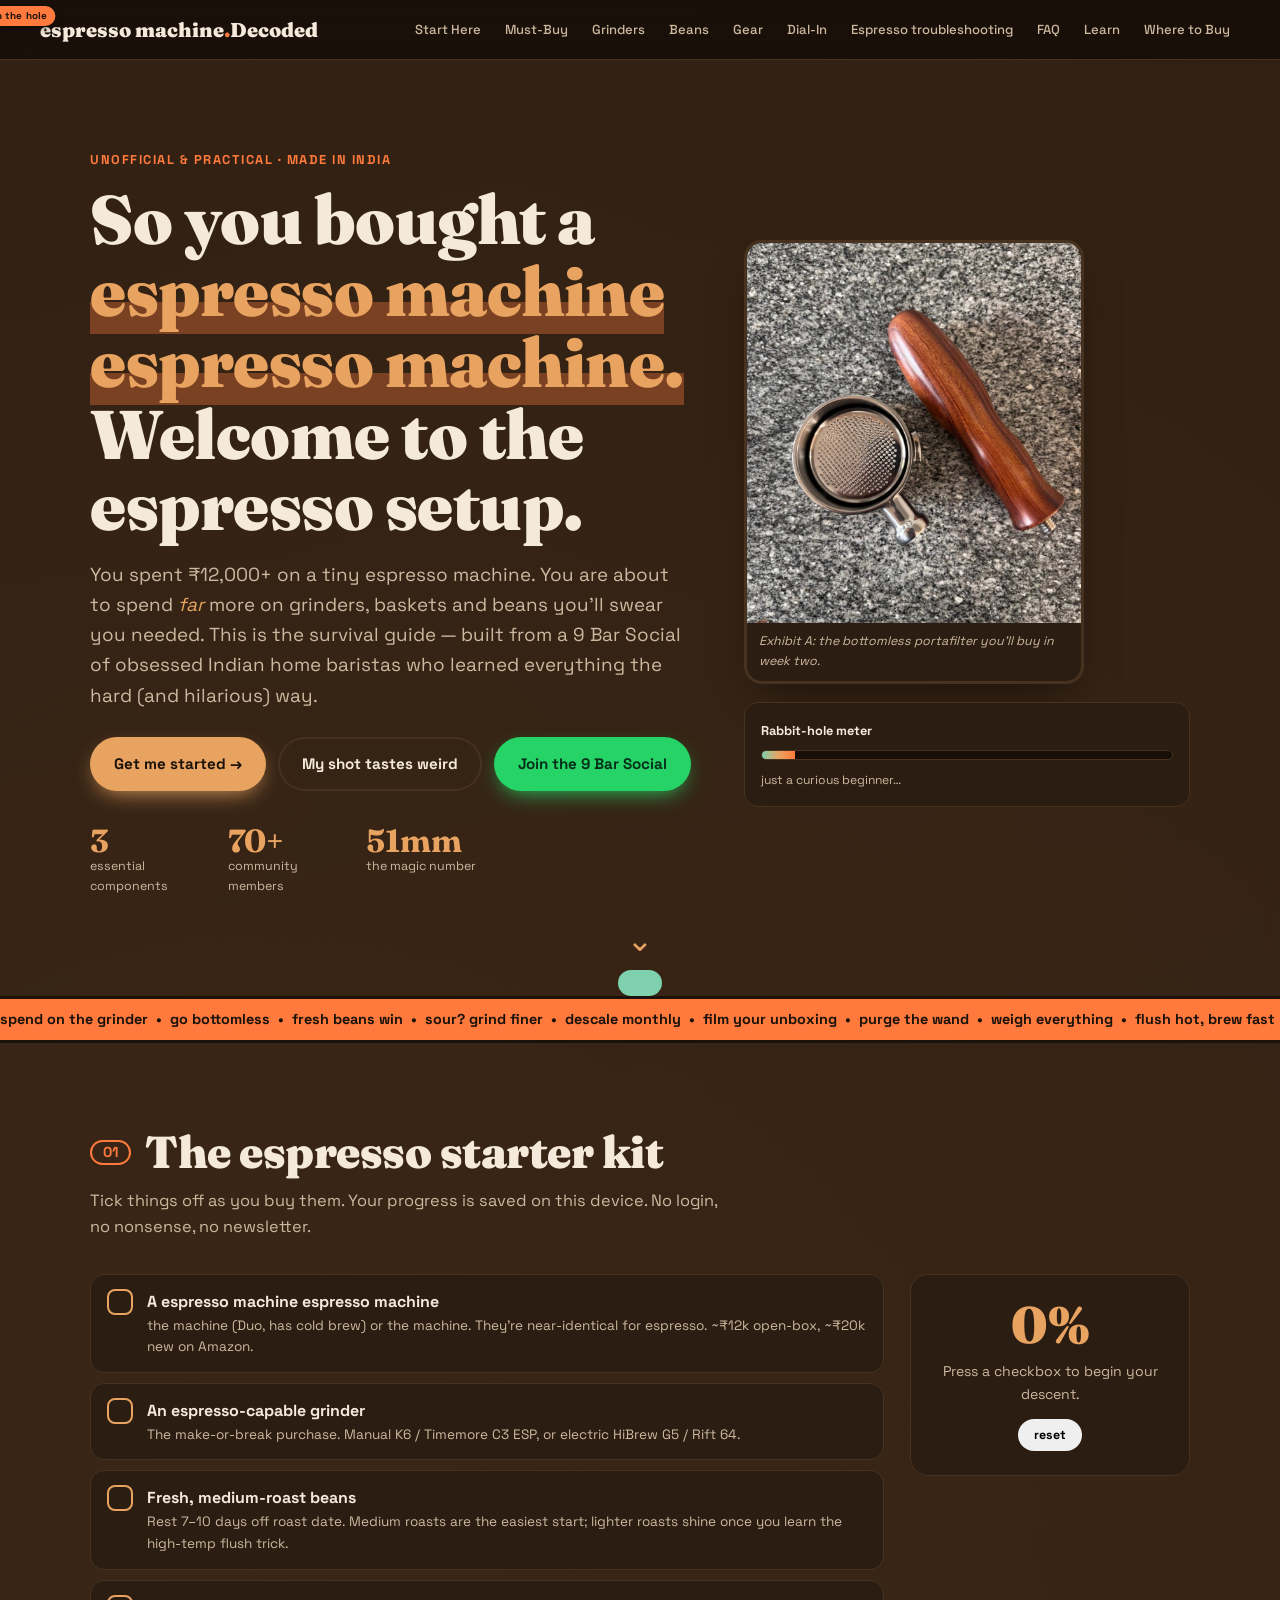
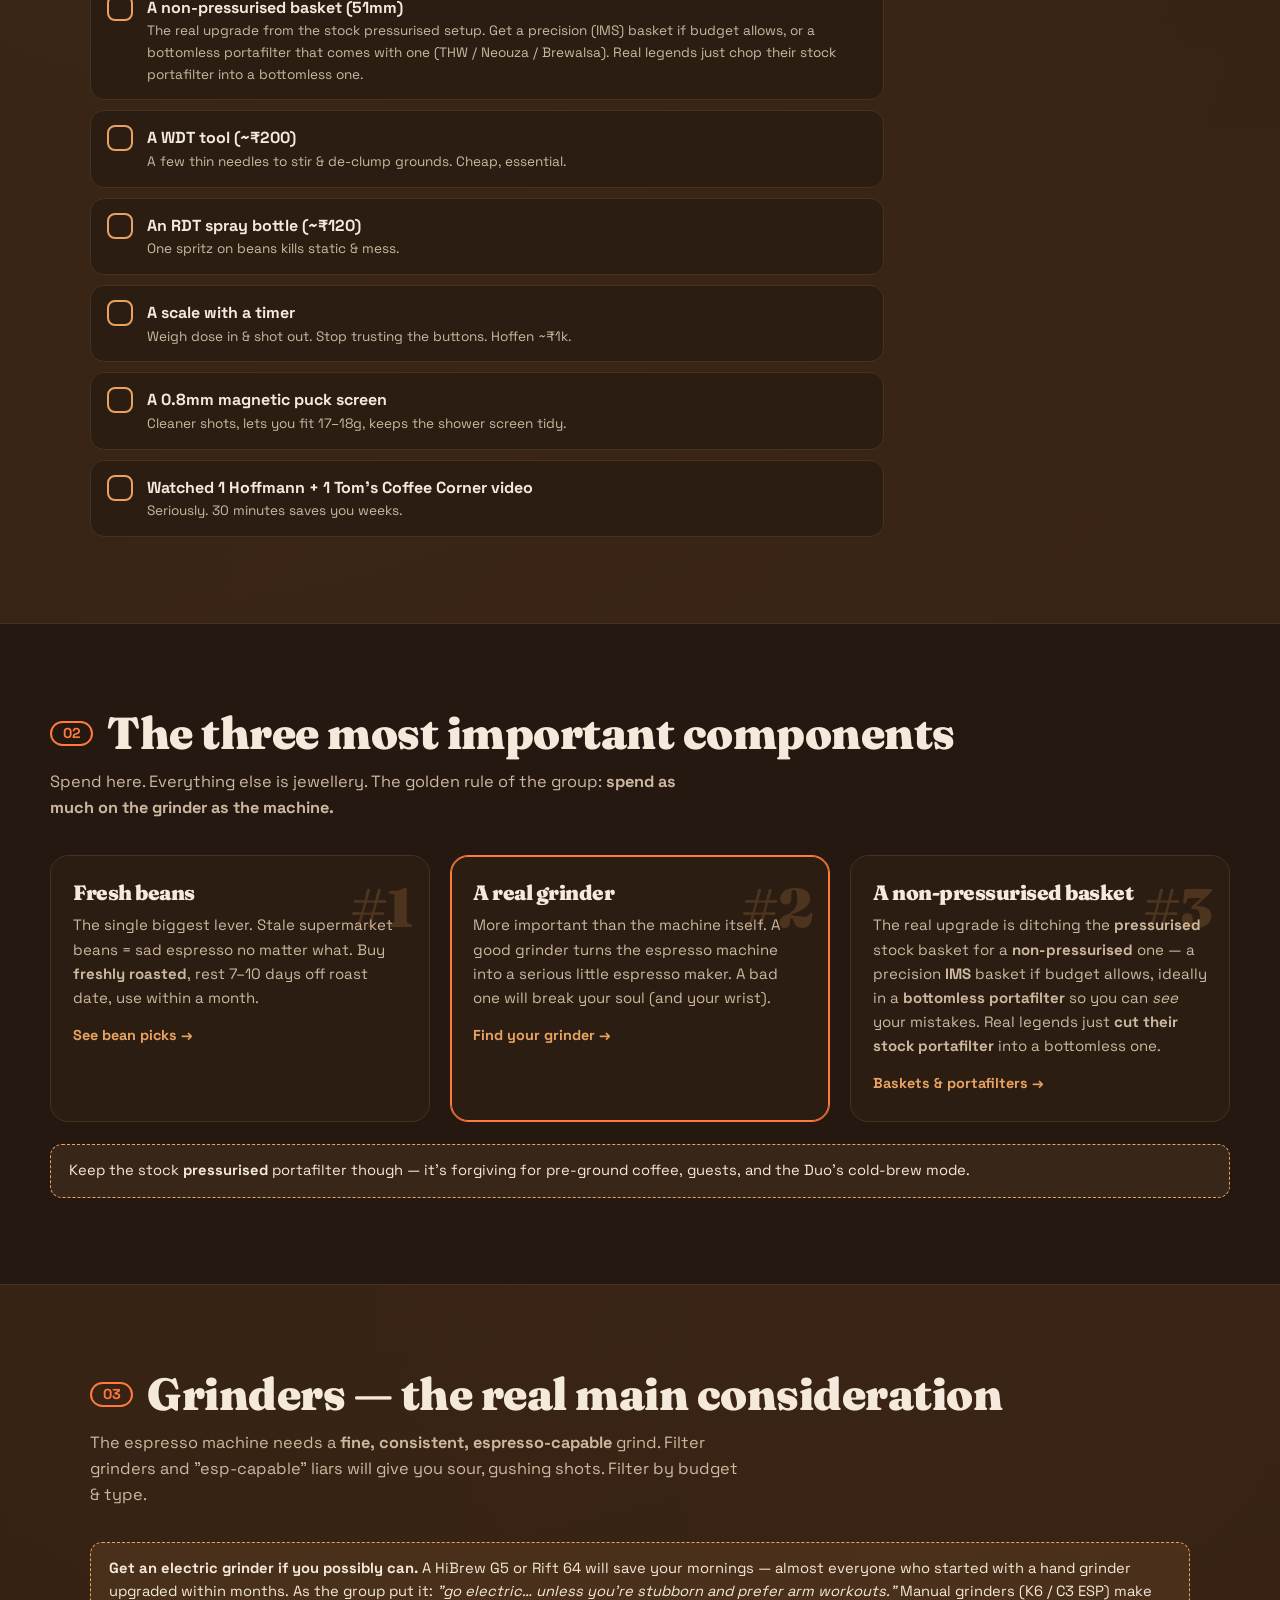
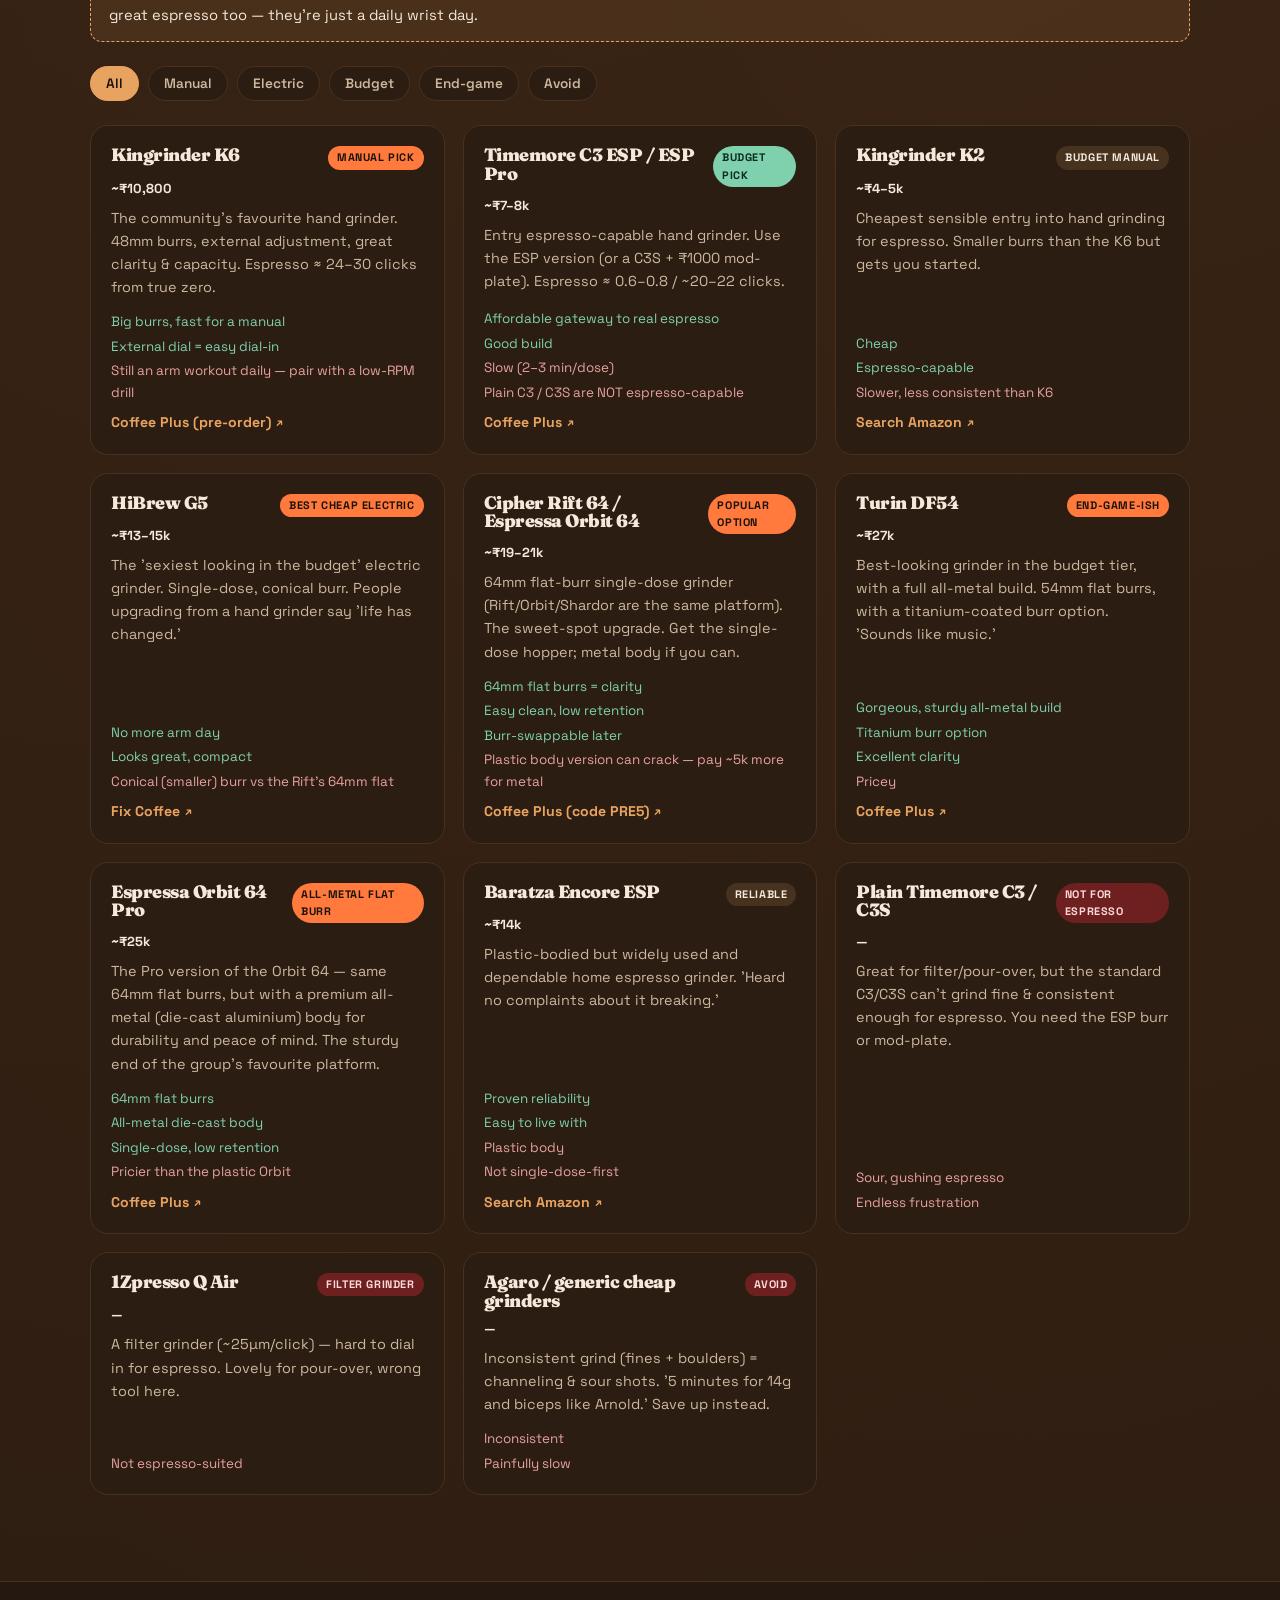
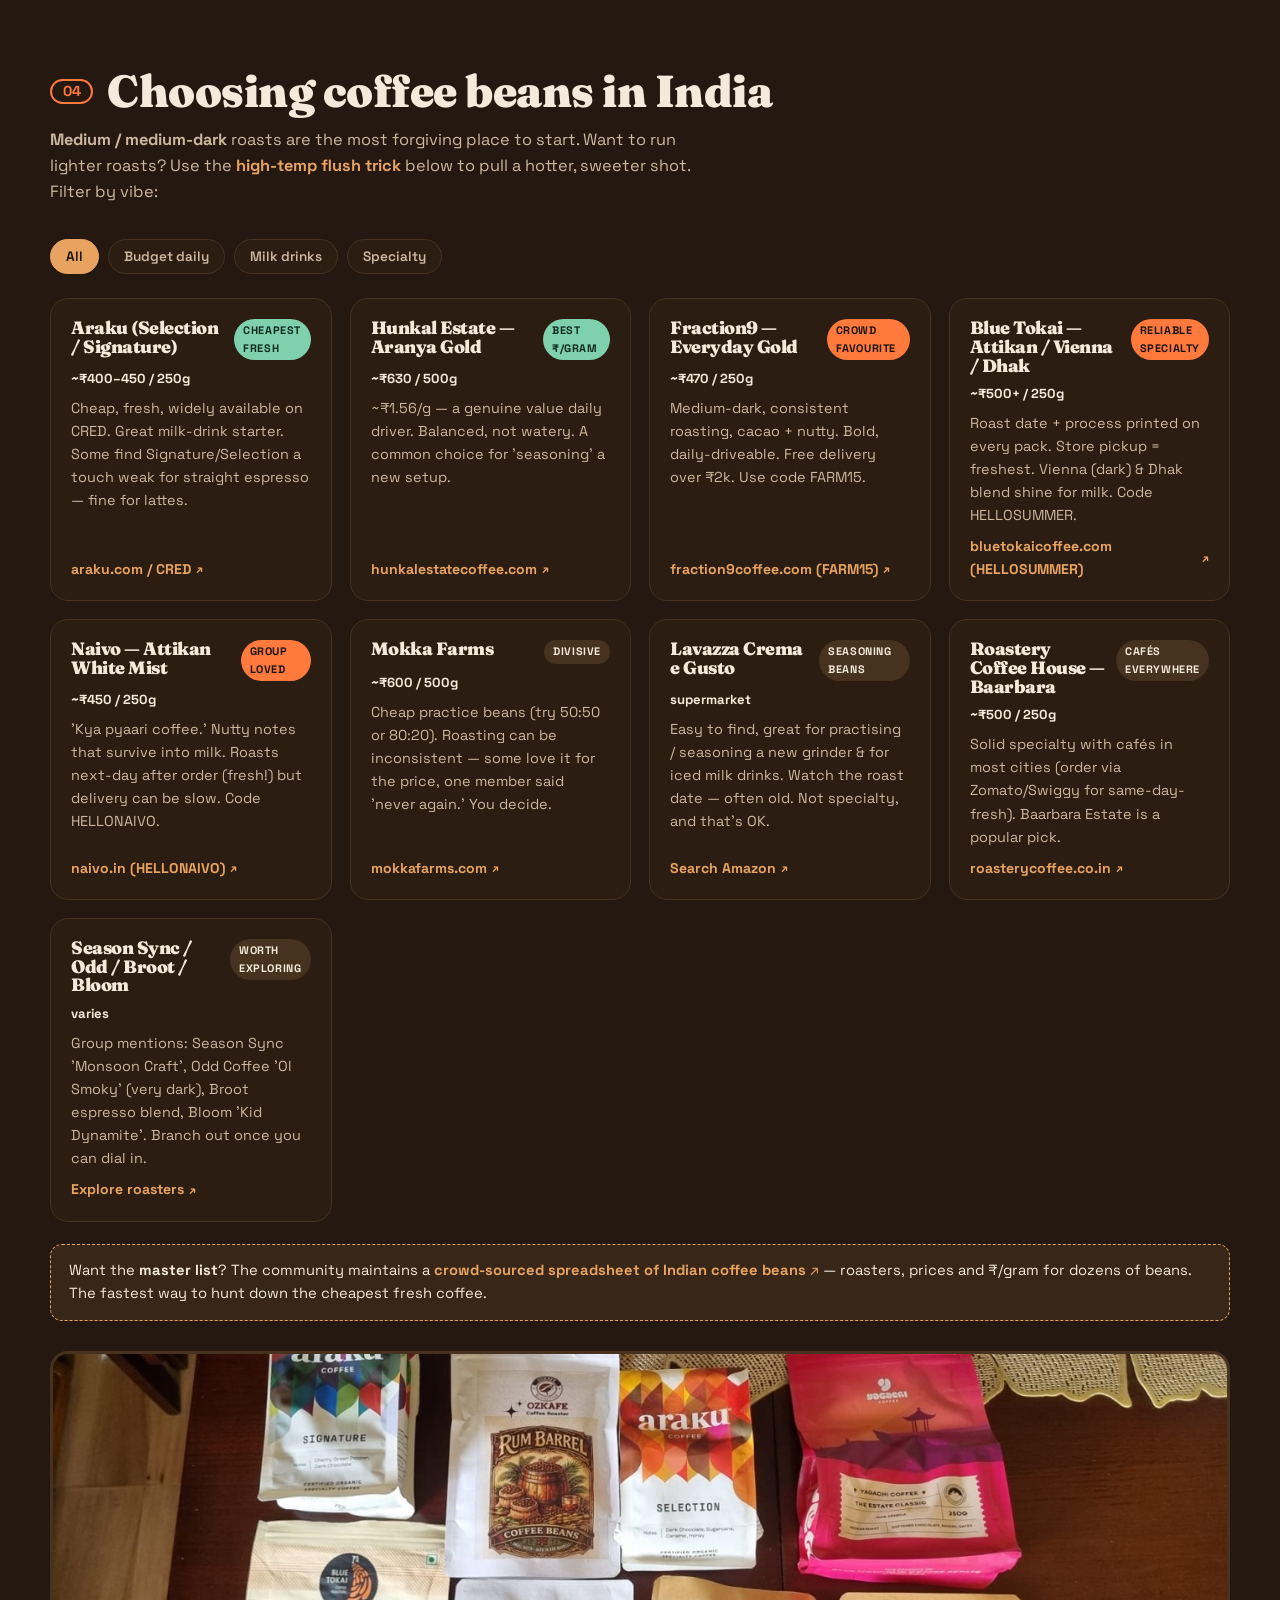
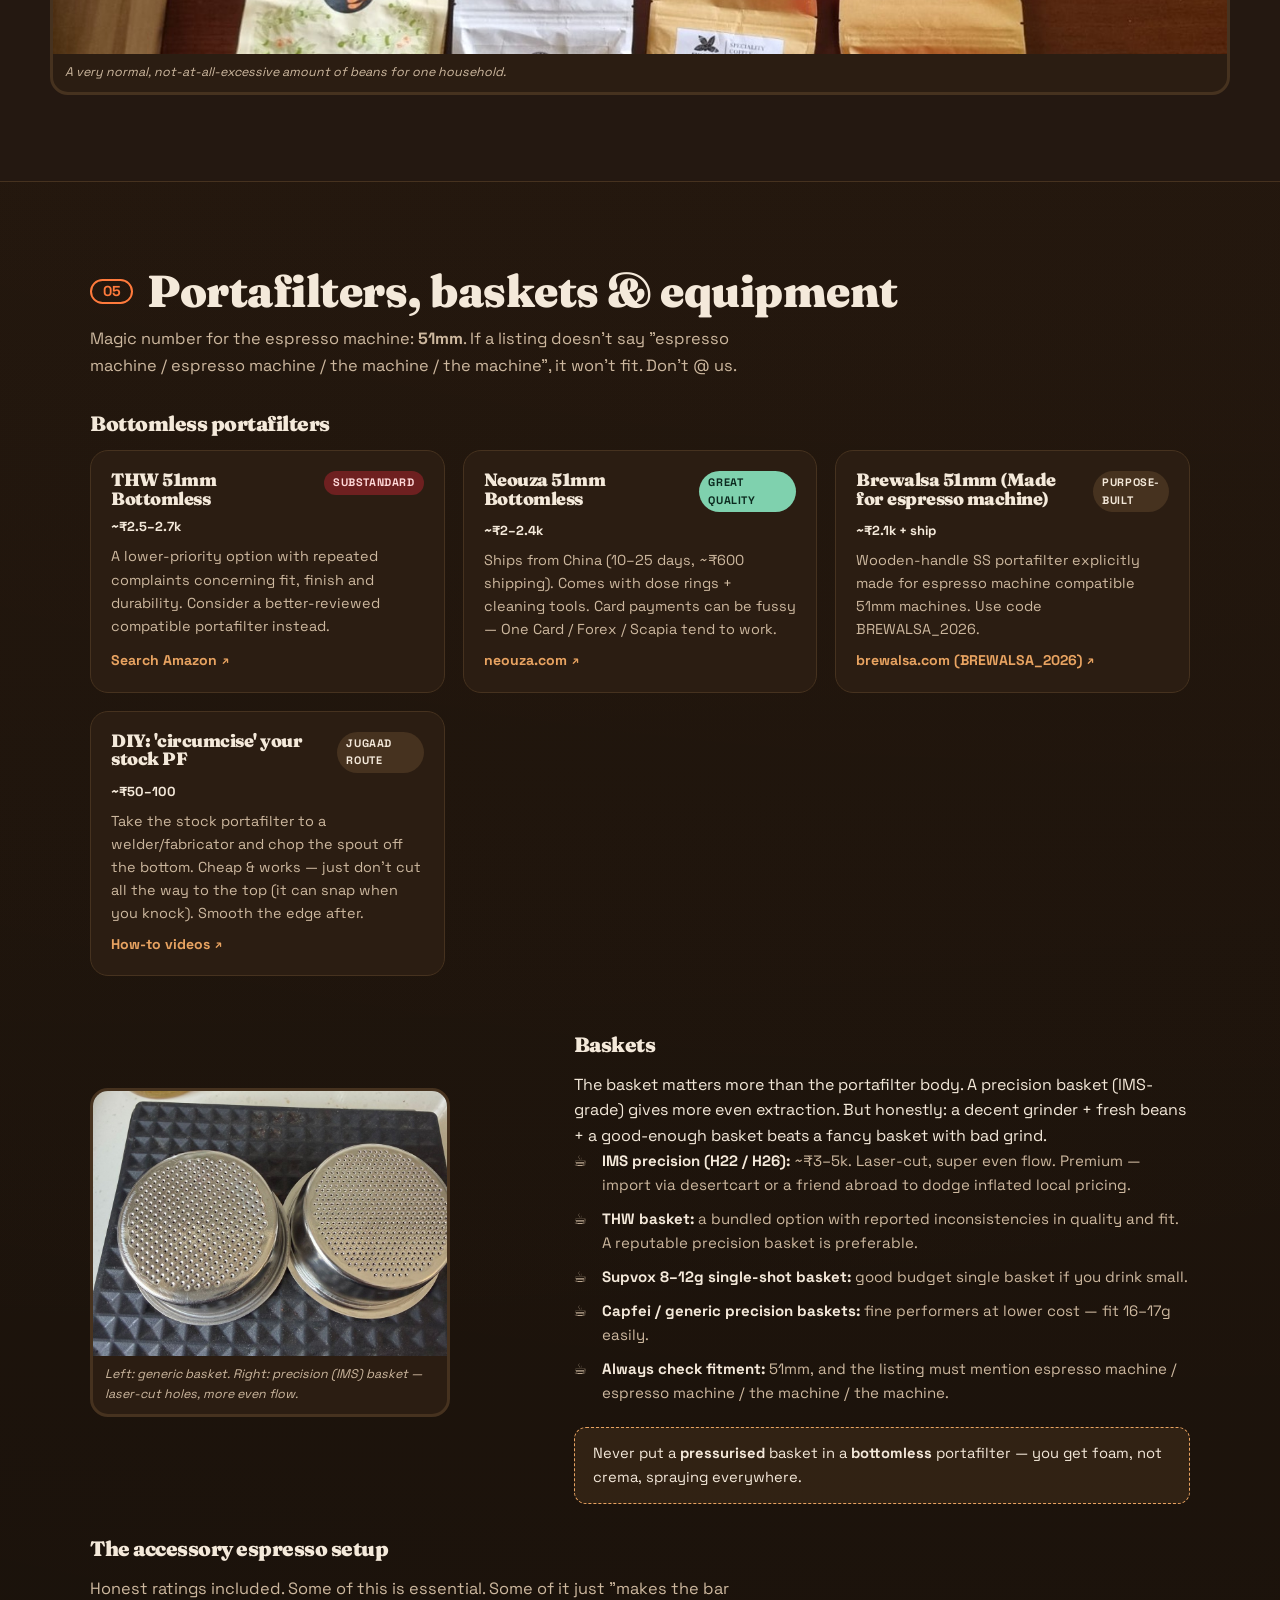
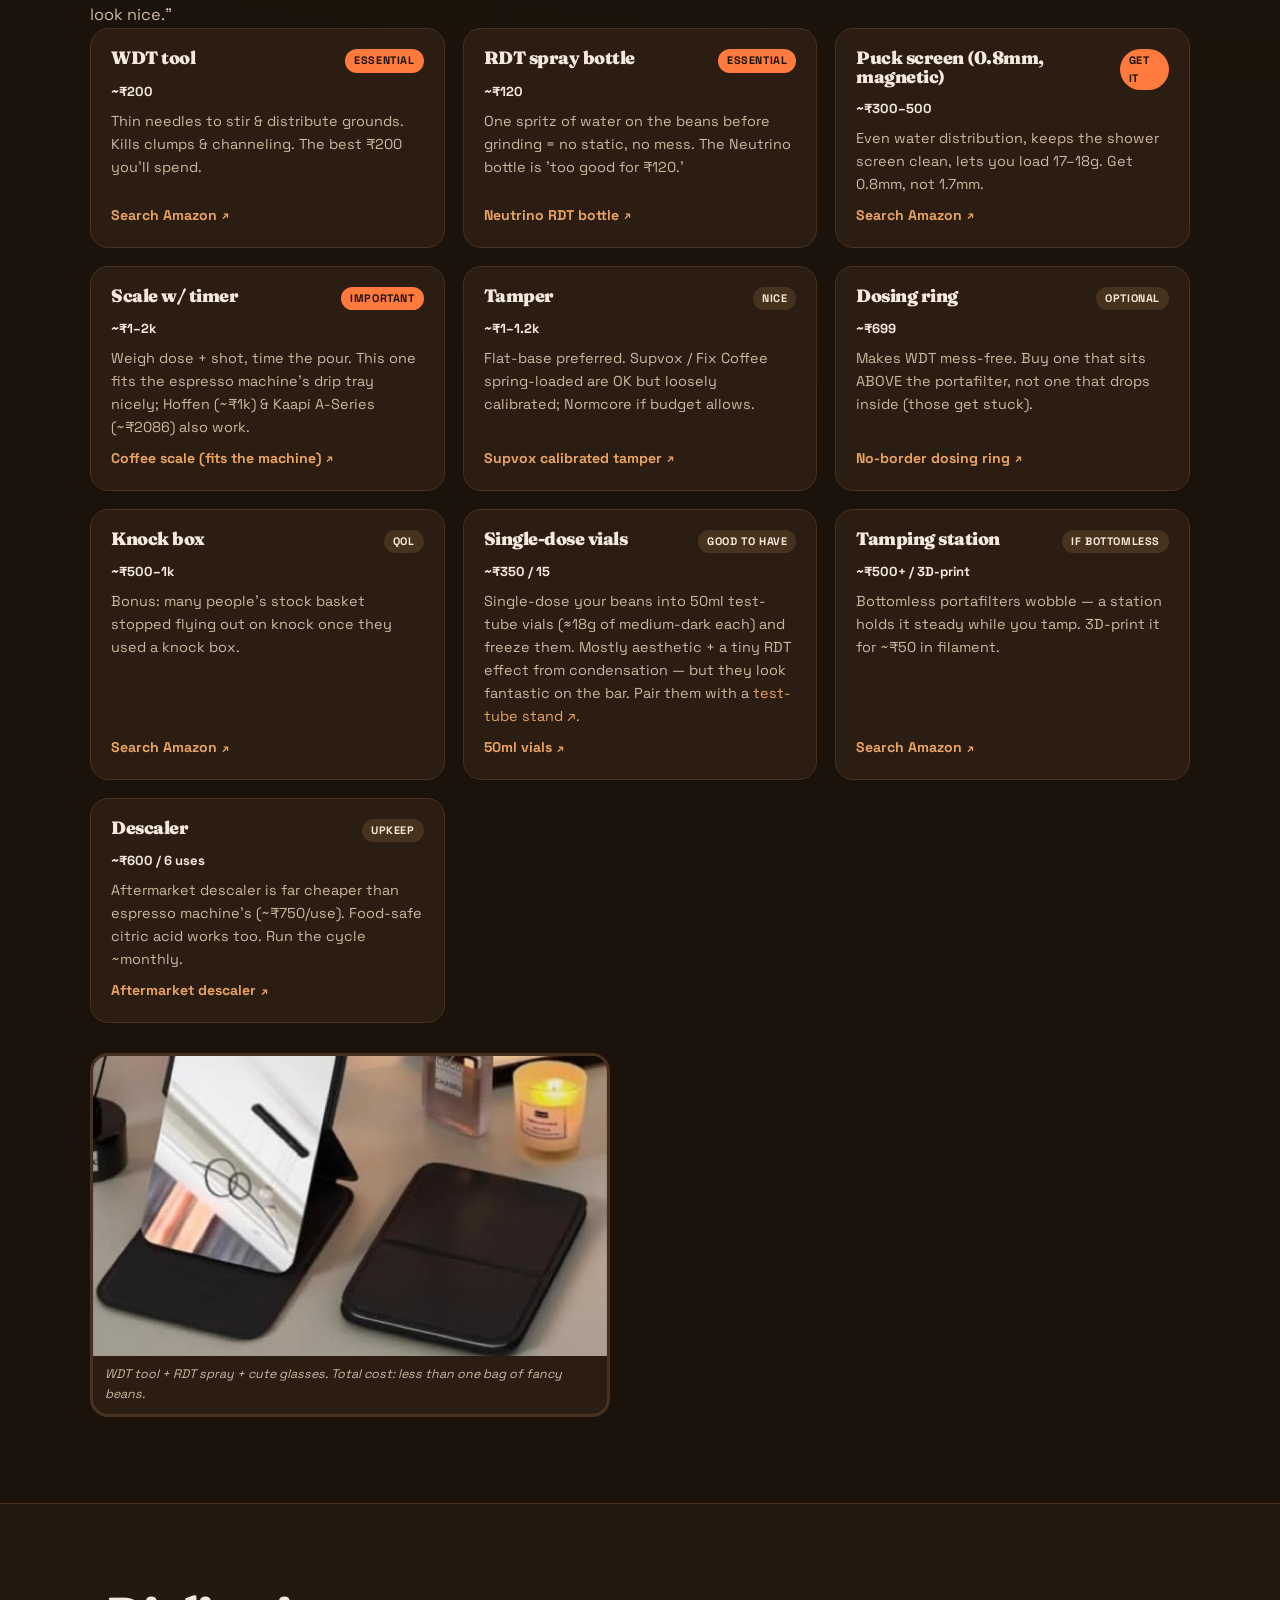
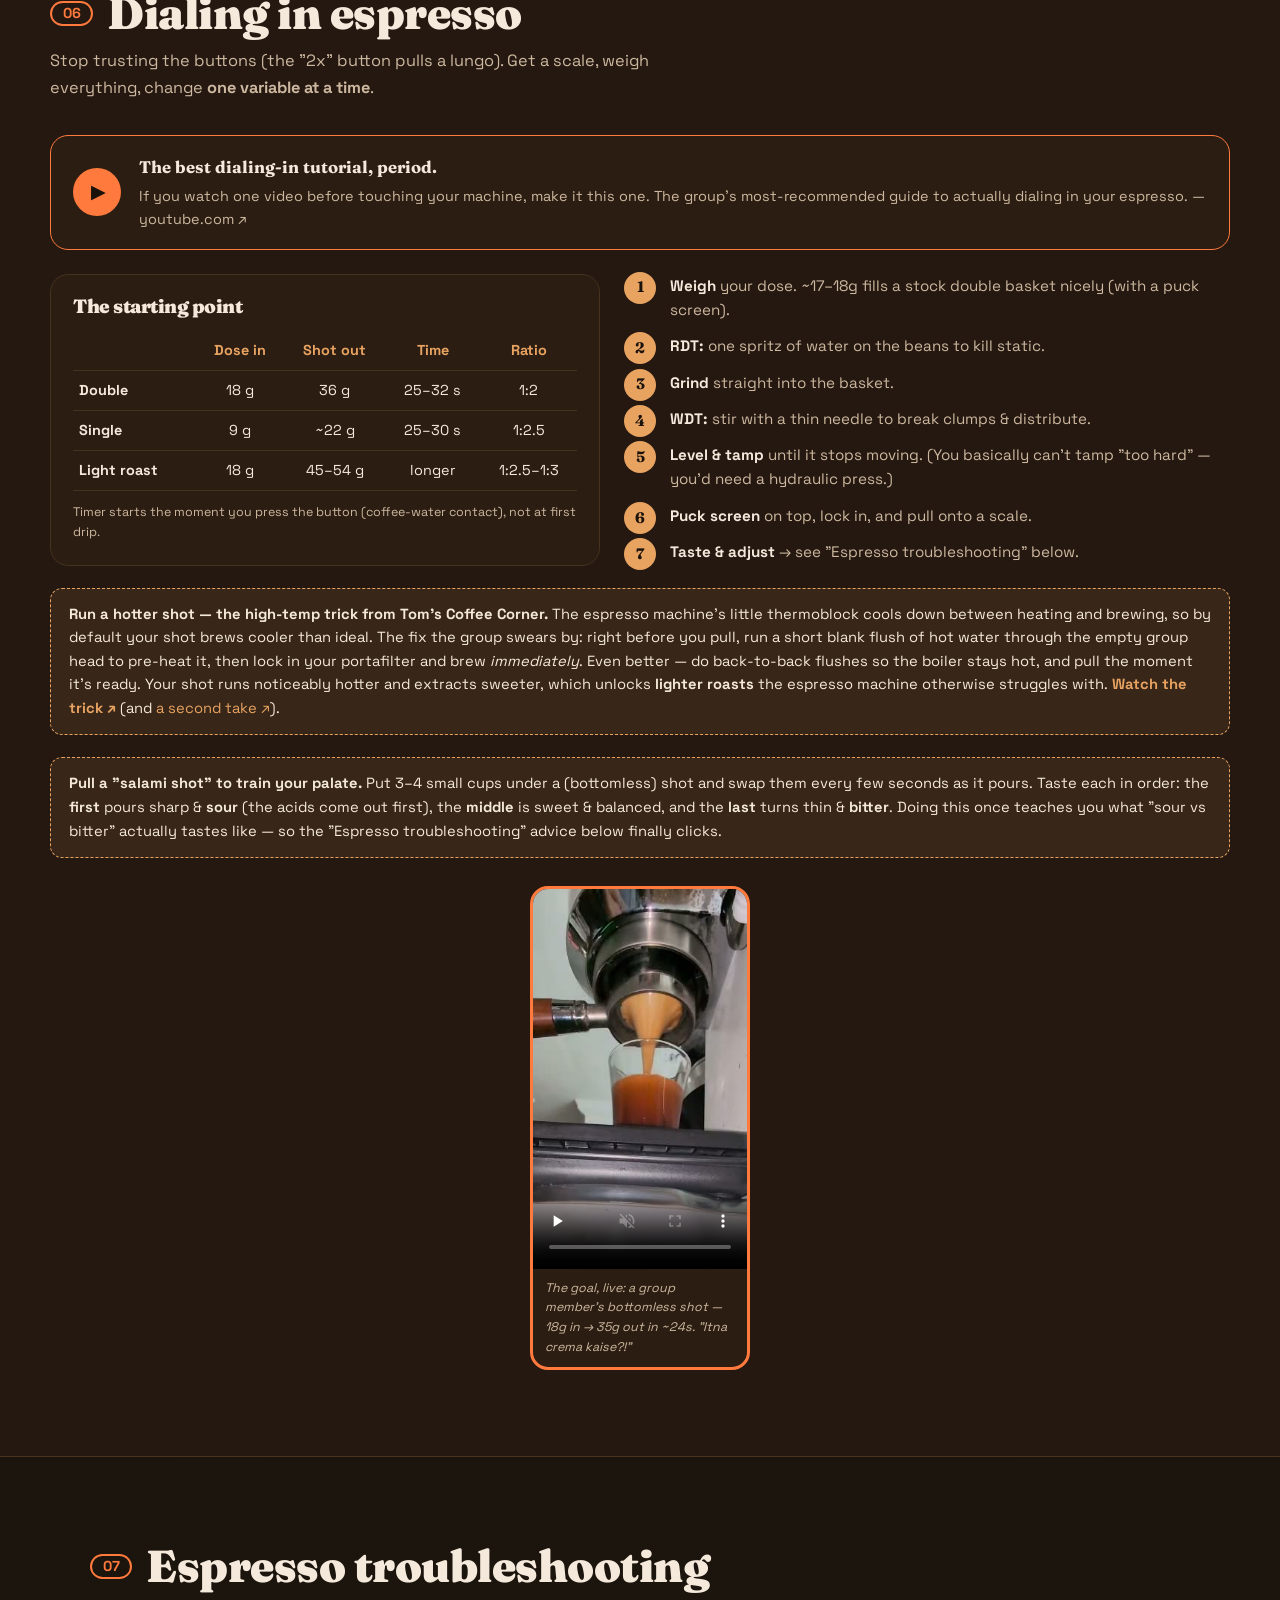
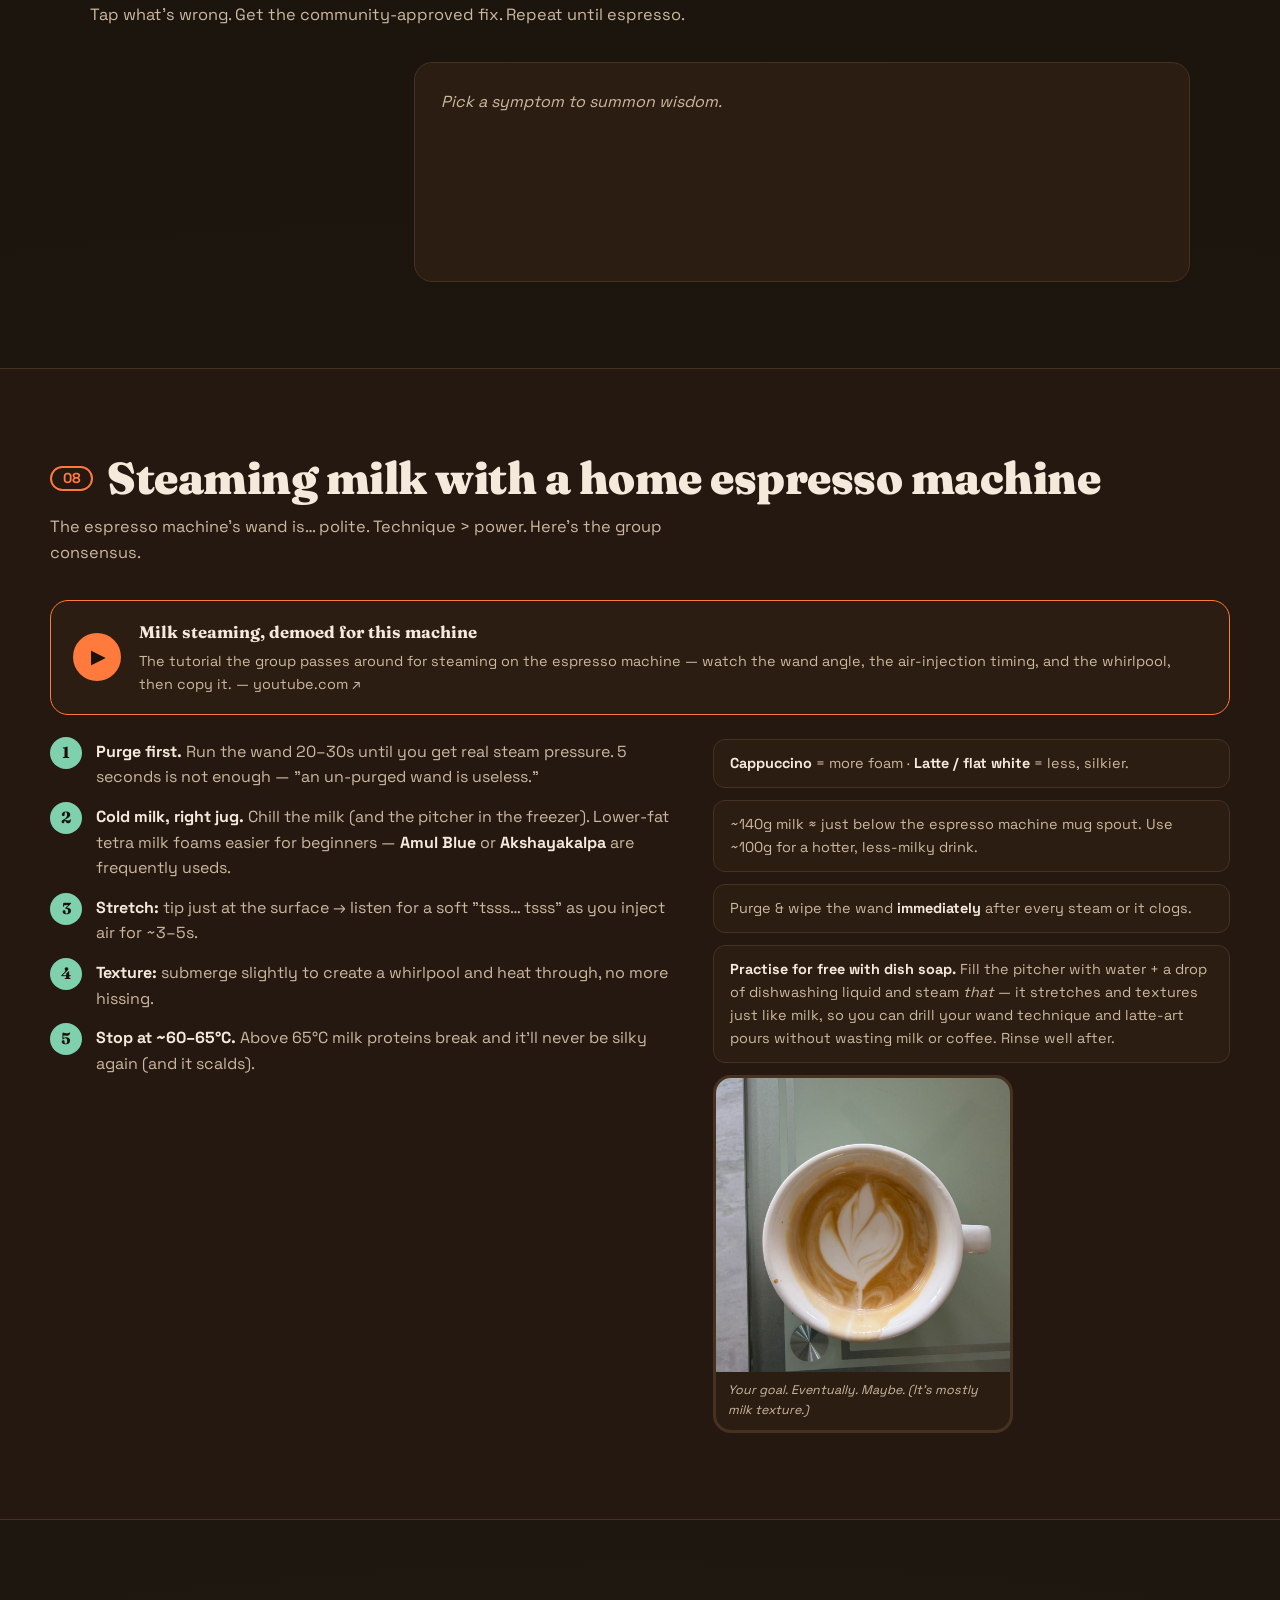
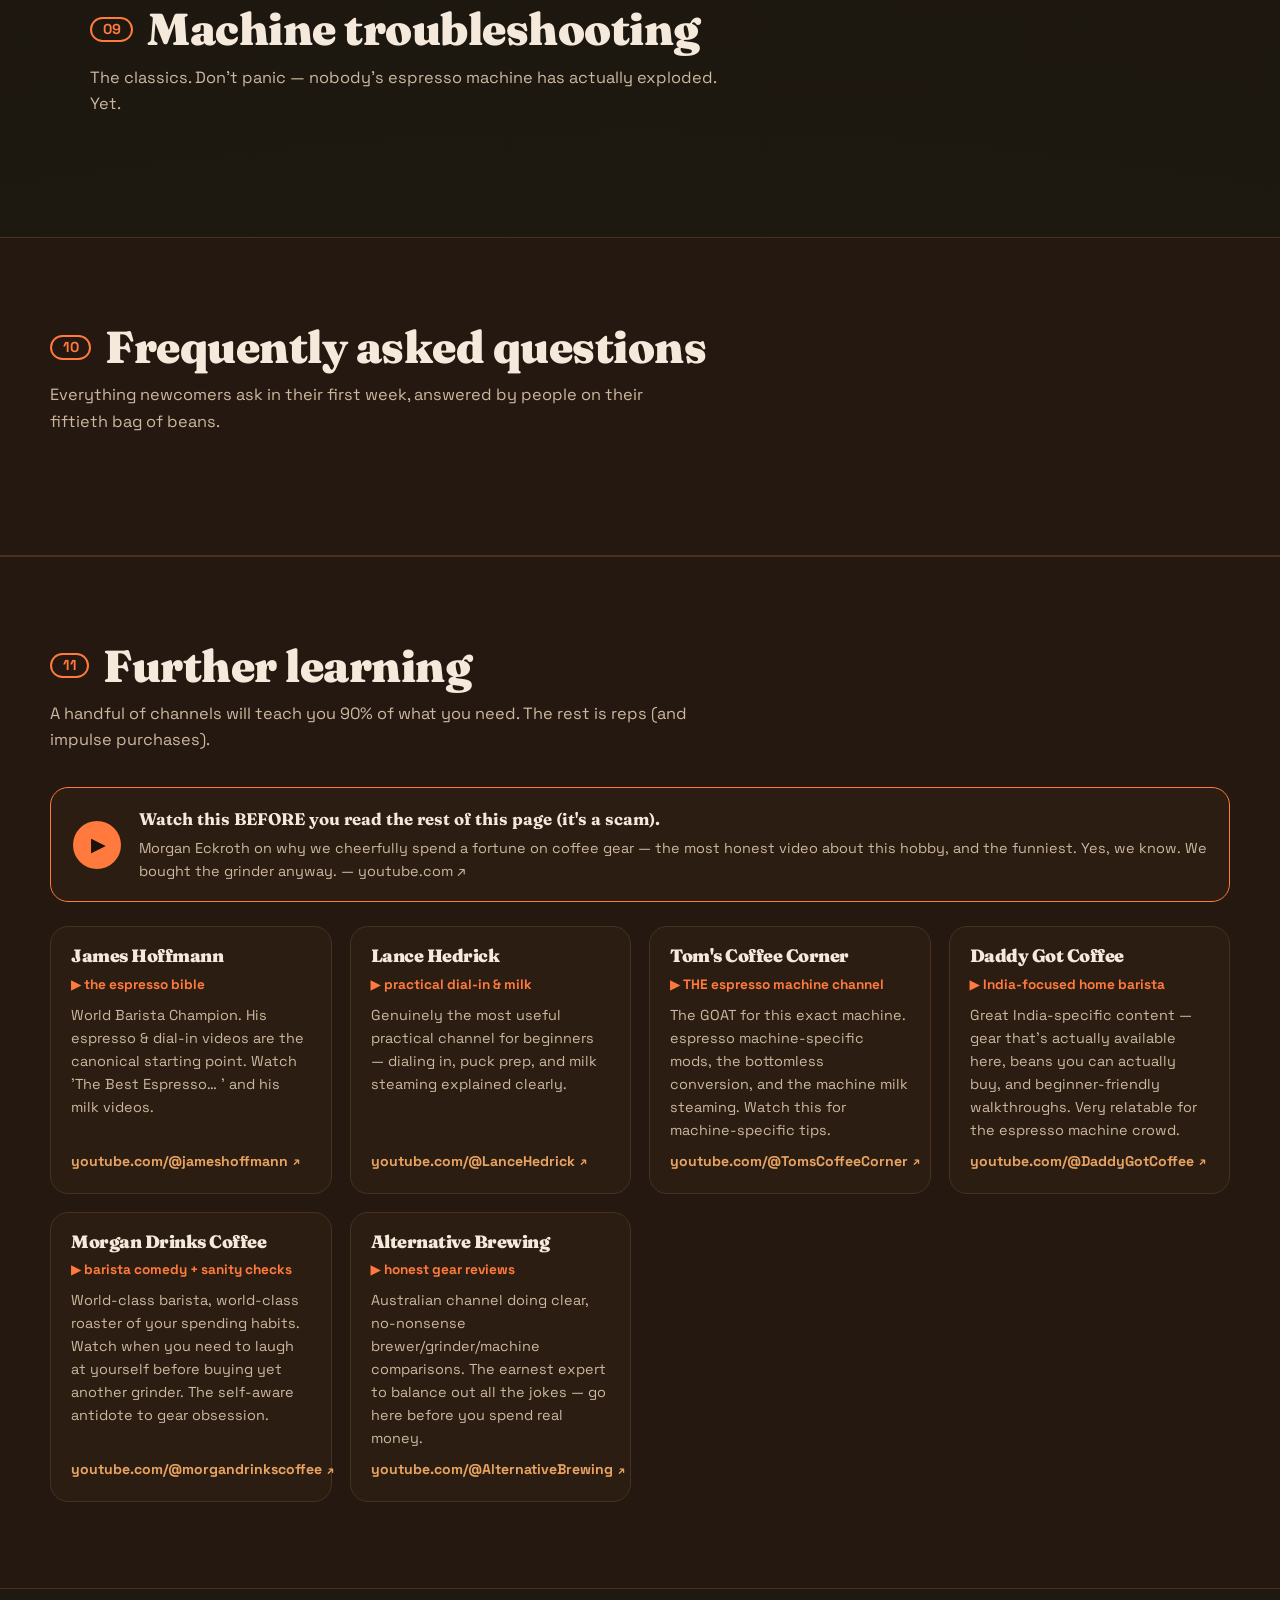
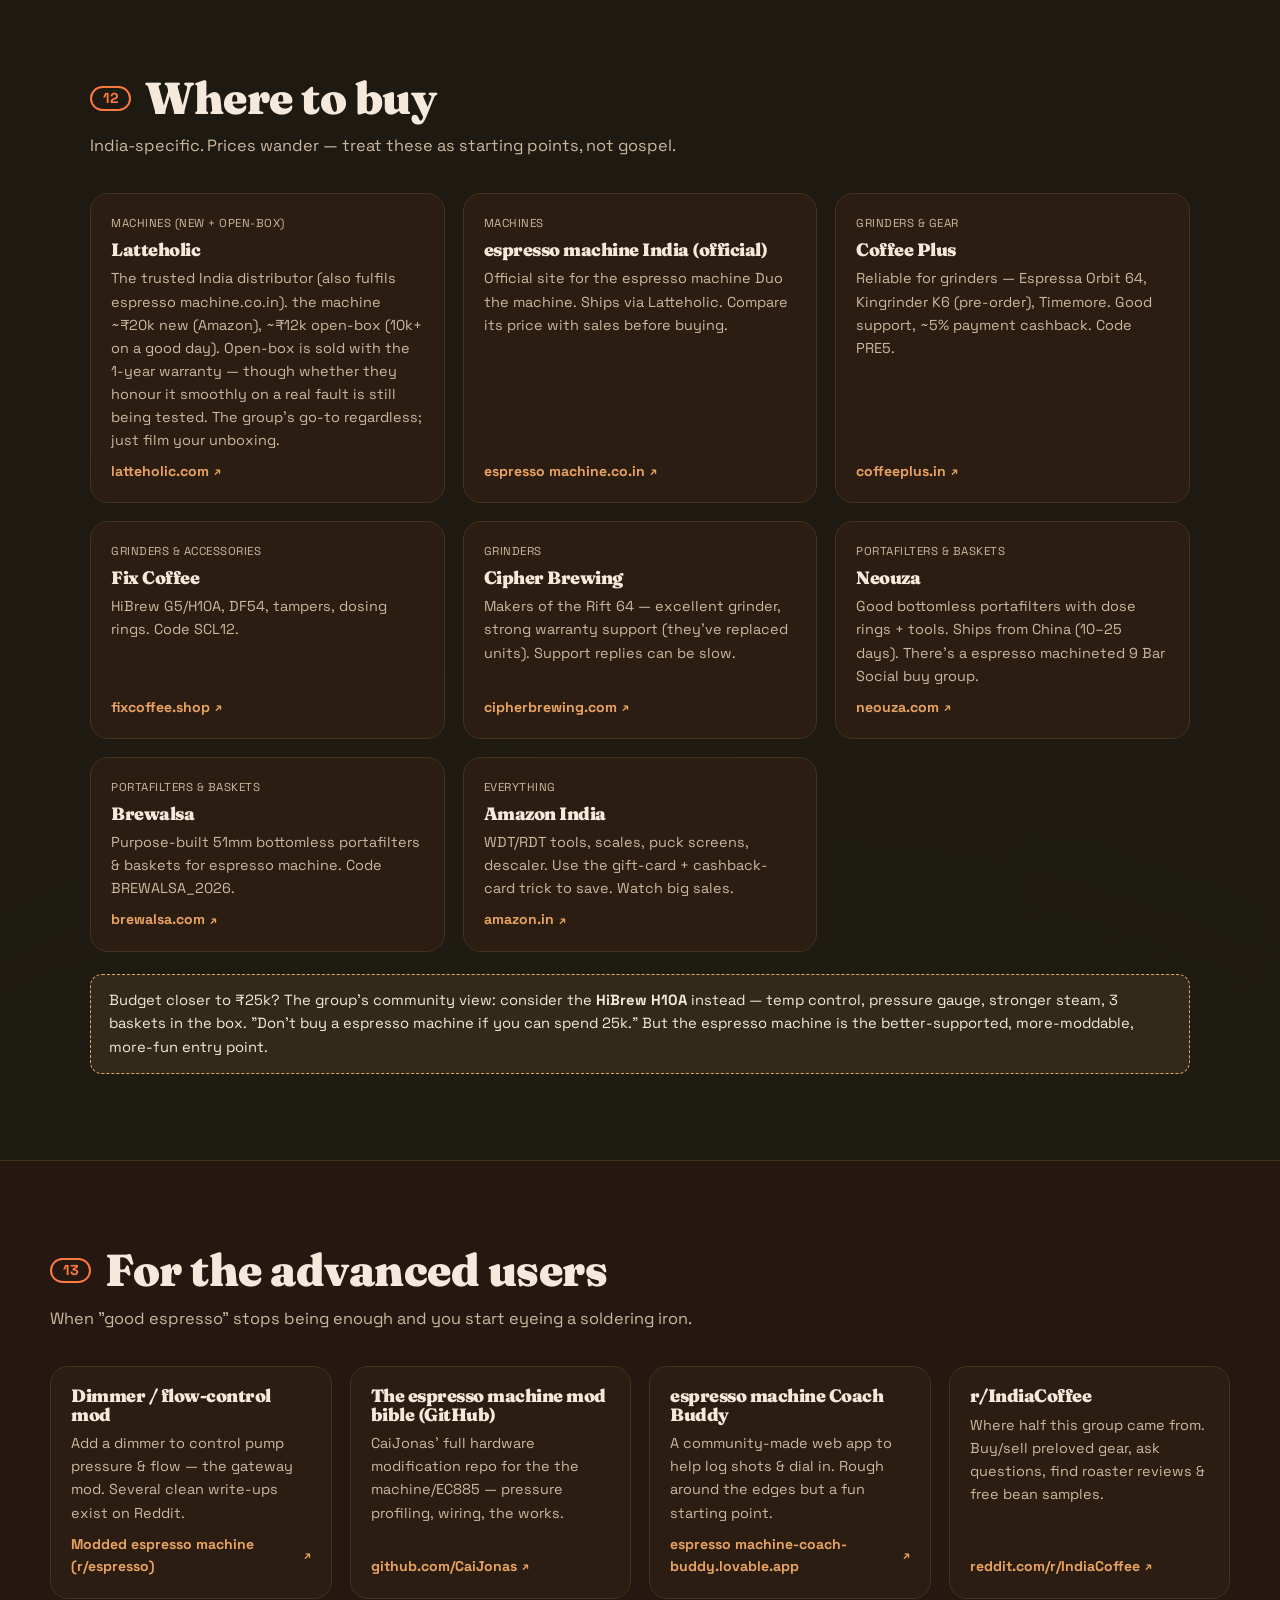
==== commit 300afabf: "Remove gallery, quotes, coupons, and open-box comparison" ====
--- a/9bs-site/index.html
+++ b/9bs-site/index.html
@@ -42,7 +42,6 @@
     <a href="#dialin">Dial-In</a>
     <a href="#fix">Espresso troubleshooting</a>
     <a href="#faq">FAQ</a>
-    <a href="#coupons">Coupons</a>
     <a href="#learn">Learn</a>
     <a href="#buy">Where to Buy</a>
   </nav>
@@ -321,28 +320,10 @@
   <div class="accordion" id="faqAccordion"></div>
 </section>
 
-<!-- COUPONS -->
-<section id="coupons" class="section">
-  <div class="section-head">
-    <h2><span class="num">11</span>  Coupon codes &amp; purchasing considerations</h2>
-    <p class="sub">Tap a code to copy. Codes expire and change — if one's dead, you didn't hear it from us. </p>
-  </div>
-  <div class="coupon-grid" id="couponGrid"></div>
-  <div class="money-hacks">
-    <h3 class="subhead"> Group-certified purchasing considerations</h3>
-    <ul class="tick-list">
-      <li><b>Amazon gift-card trick:</b> buy a gift card at ~11% off, pay with it + a cashback credit card (e.g. HDFC Millennia / Amazon Pay) to stack discounts on machines &amp; beans.</li>
-      <li><b>Watch the big sales:</b> a new the machine is ~₹20k on Amazon — Prime Day &amp; Big Billion Days trim that with bank offers, but open-box stays the cheapest at ~₹12k (10k+ on a good day).</li>
-      <li><b>Open-box is the smart-money buy.</b> ~₹12k (10k+ on a good day) vs ~₹20k new on Amazon, usually only with minor cosmetic marks. But it's a gamble: a cracked tank (whose replacement was also damaged) and a pump failure have happened, and warranty support is unproven on a real fault. <b>Film one unboxing video</b> and go in eyes-open. (Full story in the FAQ &amp; below. )</li>
-      <li><b>Buy beans by roast date, not brand hype.</b> Store pickup (Blue Tokai) = freshest.</li>
-    </ul>
-  </div>
-</section>
-
 <!-- LEARN -->
 <section id="learn" class="section alt">
   <div class="section-head">
-    <h2><span class="num">12</span>  Further learning</h2>
+    <h2><span class="num">11</span>  Further learning</h2>
     <p class="sub">A handful of channels will teach you 90% of what you need. The rest is reps (and impulse purchases).</p>
   </div>
   <a class="video-feature" href="https://www.youtube.com/watch?v=vdNxMkWvp9Q" target="_blank" rel="noopener">
@@ -358,42 +339,10 @@
 <!-- WHERE TO BUY -->
 <section id="buy" class="section">
   <div class="section-head">
-    <h2><span class="num">13</span>  Where to buy (trusted by the group)</h2>
+    <h2><span class="num">12</span>  Where to buy</h2>
     <p class="sub">India-specific. Prices wander — treat these as starting points, not gospel.</p>
   </div>
   <div class="card-grid seller-grid" id="sellerGrid"></div>
-
-  <div class="openbox-verdict">
-    <div class="ov-head"><span class="ov-emoji"></span><h3>Brand-new vs open-box: the group's spiciest debate</h3></div>
-    <p>This is the most <b>controversial</b> topic in the chat. One warning gets repeated until it sounds like fact — so here's the claim vs what the actual vote &amp; track record showed:</p>
-    <div class="myth-reality">
-      <div class="mr-card myth">
-        <span class="mr-tag"> What some people claim</span>
-        <p>"<b>Don't buy open box. 3/4 people who got open box in this group had issues with the machine.</b>" — the warning that scares newcomers into paying ~₹8k extra.</p>
-      </div>
-      <div class="mr-card reality">
-        <span class="mr-tag"> What actually happened</span>
-        <p>Dig into those "issues" and <b>most were just minor cosmetic defects</b> — a small dent or scratch on an otherwise perfect machine. When the group ran an actual poll, only <b>one person</b> voted that they regretted the purchase.</p>
-      </div>
-    </div>
-    <p class="ov-sub">The real vote, not the rumour (most bought open-box from Latteholic and saved ~₹8k — ≈₹12k vs ~₹20k new):</p>
-    <div class="poll">
-      <div class="poll-row">
-        <span class="poll-label"> Happy / fine with their machine</span>
-        <div class="poll-bar"><div class="poll-fill" style="width:88%">the big majority</div></div>
-      </div>
-      <div class="poll-row">
-        <span class="poll-label"> Actually regret the purchase</span>
-        <div class="poll-bar"><div class="poll-fill alt" style="width:14%">1 vote</div></div>
-      </div>
-    </div>
-    <ul class="tick-list ov-list">
-      <li><b> Most got only minor cosmetic defects</b> — a small dent or scratch; the machine itself works perfectly.</li>
-      <li><b> One member's water tank arrived broken</b> — and the replacement Latteholic sent was <b>also damaged</b> (functional, but still not great).</li>
-      <li><b> One machine had a pump failure</b> after a couple of months of use (one member). It's been sent to Latteholic for warranty repair — <b>whether they actually honour the warranty cleanly is still to be seen.</b></li>
-      <li><b> So: film one continuous unboxing video and go in eyes-open.</b> The risk is real — but the ~₹8k saving is why most of the group still buys open-box.</li>
-    </ul>
-  </div>
 
   <p class="aside-note"> Budget closer to ₹25k? The group's community view: consider the <b>HiBrew H10A</b> instead — temp control, pressure gauge, stronger steam, 3 baskets in the box. "Don't buy a espresso machine if you can spend 25k." But the espresso machine is the better-supported, more-moddable, more-fun entry point.</p>
 </section>
@@ -401,28 +350,10 @@
 <!-- MODS / NERD -->
 <section id="mods" class="section alt">
   <div class="section-head">
-    <h2><span class="num">14</span>  For the advanced users</h2>
+    <h2><span class="num">13</span>  For the advanced users</h2>
     <p class="sub">When "good espresso" stops being enough and you start eyeing a soldering iron.</p>
   </div>
   <div class="card-grid mod-grid" id="modGrid"></div>
-</section>
-
-<!-- GALLERY -->
-<section id="gallery" class="section">
-  <div class="section-head">
-    <h2><span class="num">15</span>  Community gallery</h2>
-    <p class="sub">Real cups &amp; setups from the group. Latte art is a journey, not a destination.</p>
-  </div>
-  <div class="gallery" id="gallery"></div>
-</section>
-
-<!-- QUOTES -->
-<section id="quotes" class="section alt">
-  <div class="section-head">
-    <h2><span class="num">16</span>  Community notes</h2>
-    <p class="sub">Verbatim wisdom &amp; chaos from the group chat (names withheld to protect the caffeinated).</p>
-  </div>
-  <div class="quote-wall" id="quoteWall"></div>
 </section>
 
 </main>
@@ -442,7 +373,7 @@
     <a class="btn btn-whatsapp" href="https://chat.whatsapp.com/I1KcrqSS5ziAt0L8dhljUq" target="_blank" rel="noopener"> Join the 9 Bar Social →</a>
     <p class="footer-disclaimer">
       Not affiliated with espresso machine, any roaster, retailer, or your bank. No affiliate links, no tracking,
-      no newsletter. Prices, stock &amp; coupon codes change constantly — verify before you buy.
+      no newsletter. Prices and stock change constantly — verify before you buy.
       Made with caffeine &amp; enthusiasm for coffee equipment.
     </p>
     <button class="btn btn-ghost btn-tiny" id="toTop">↑ back to the top of the espresso setup</button>
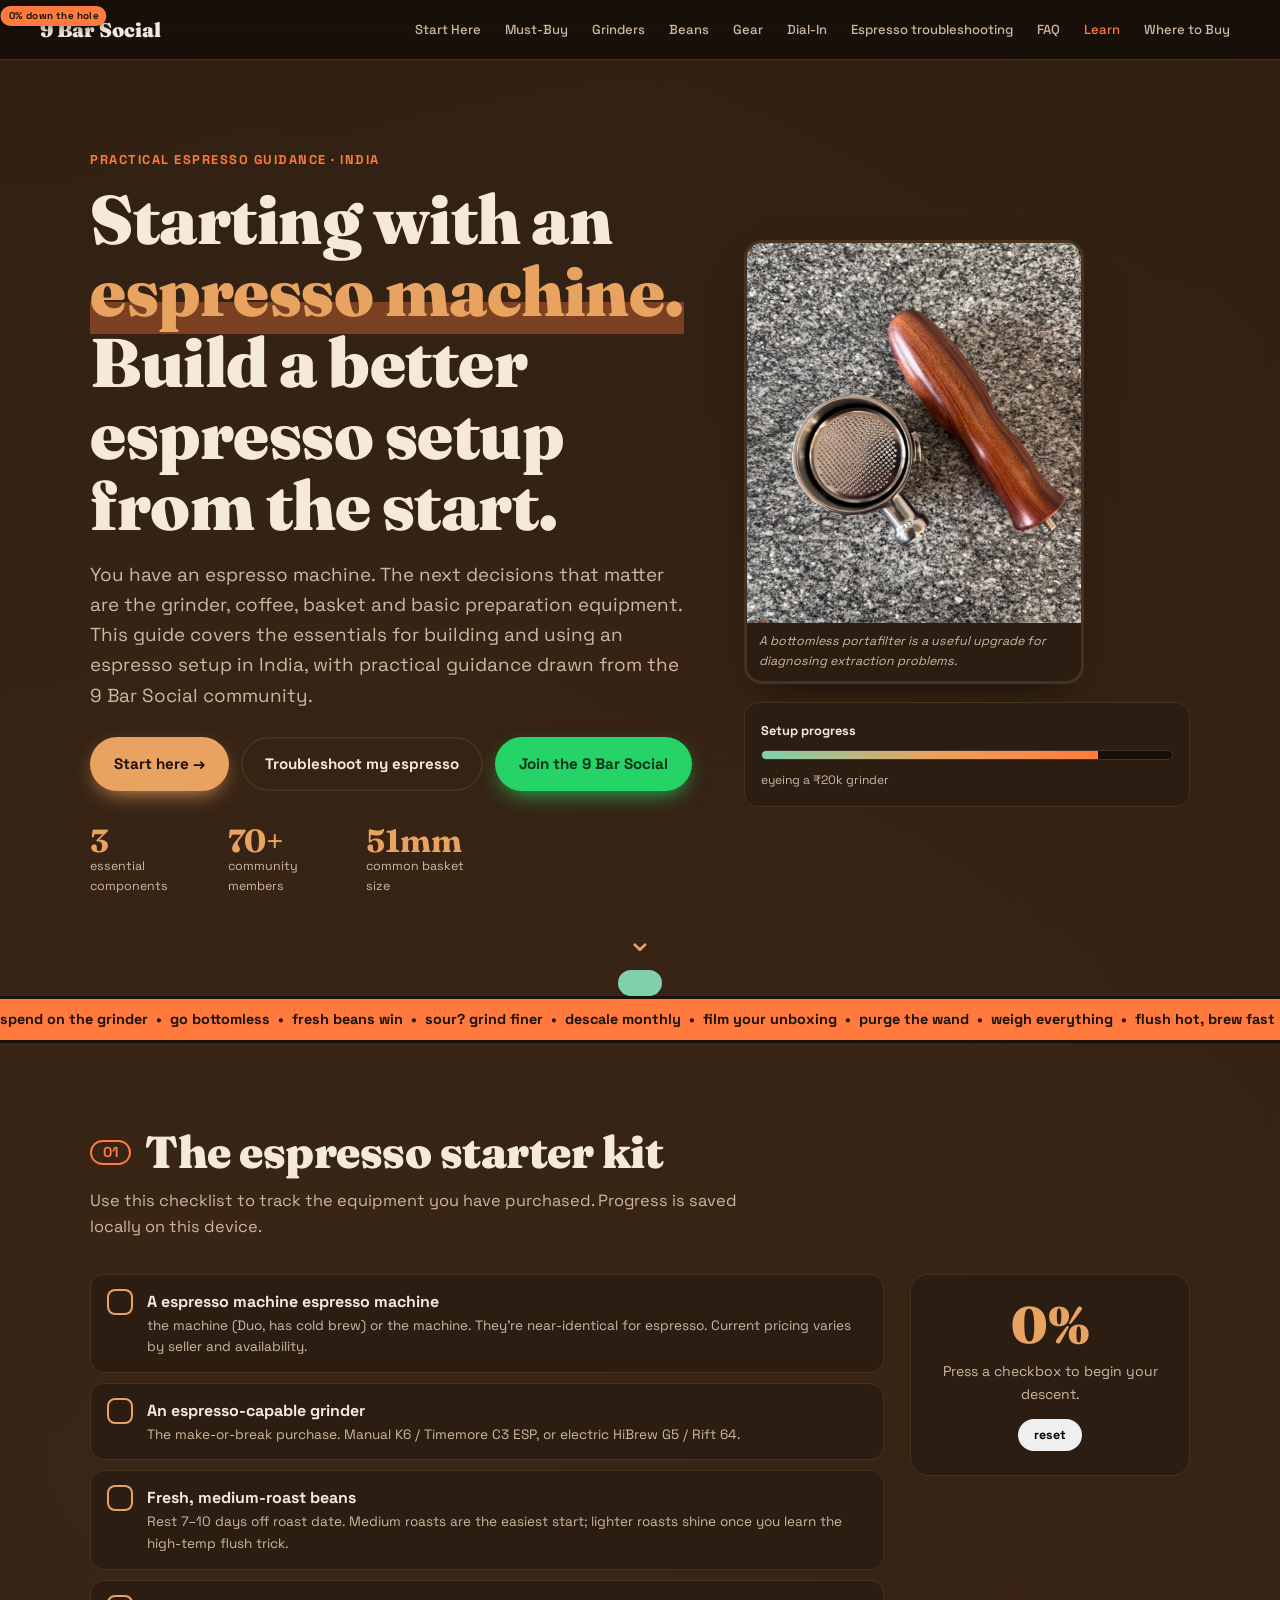
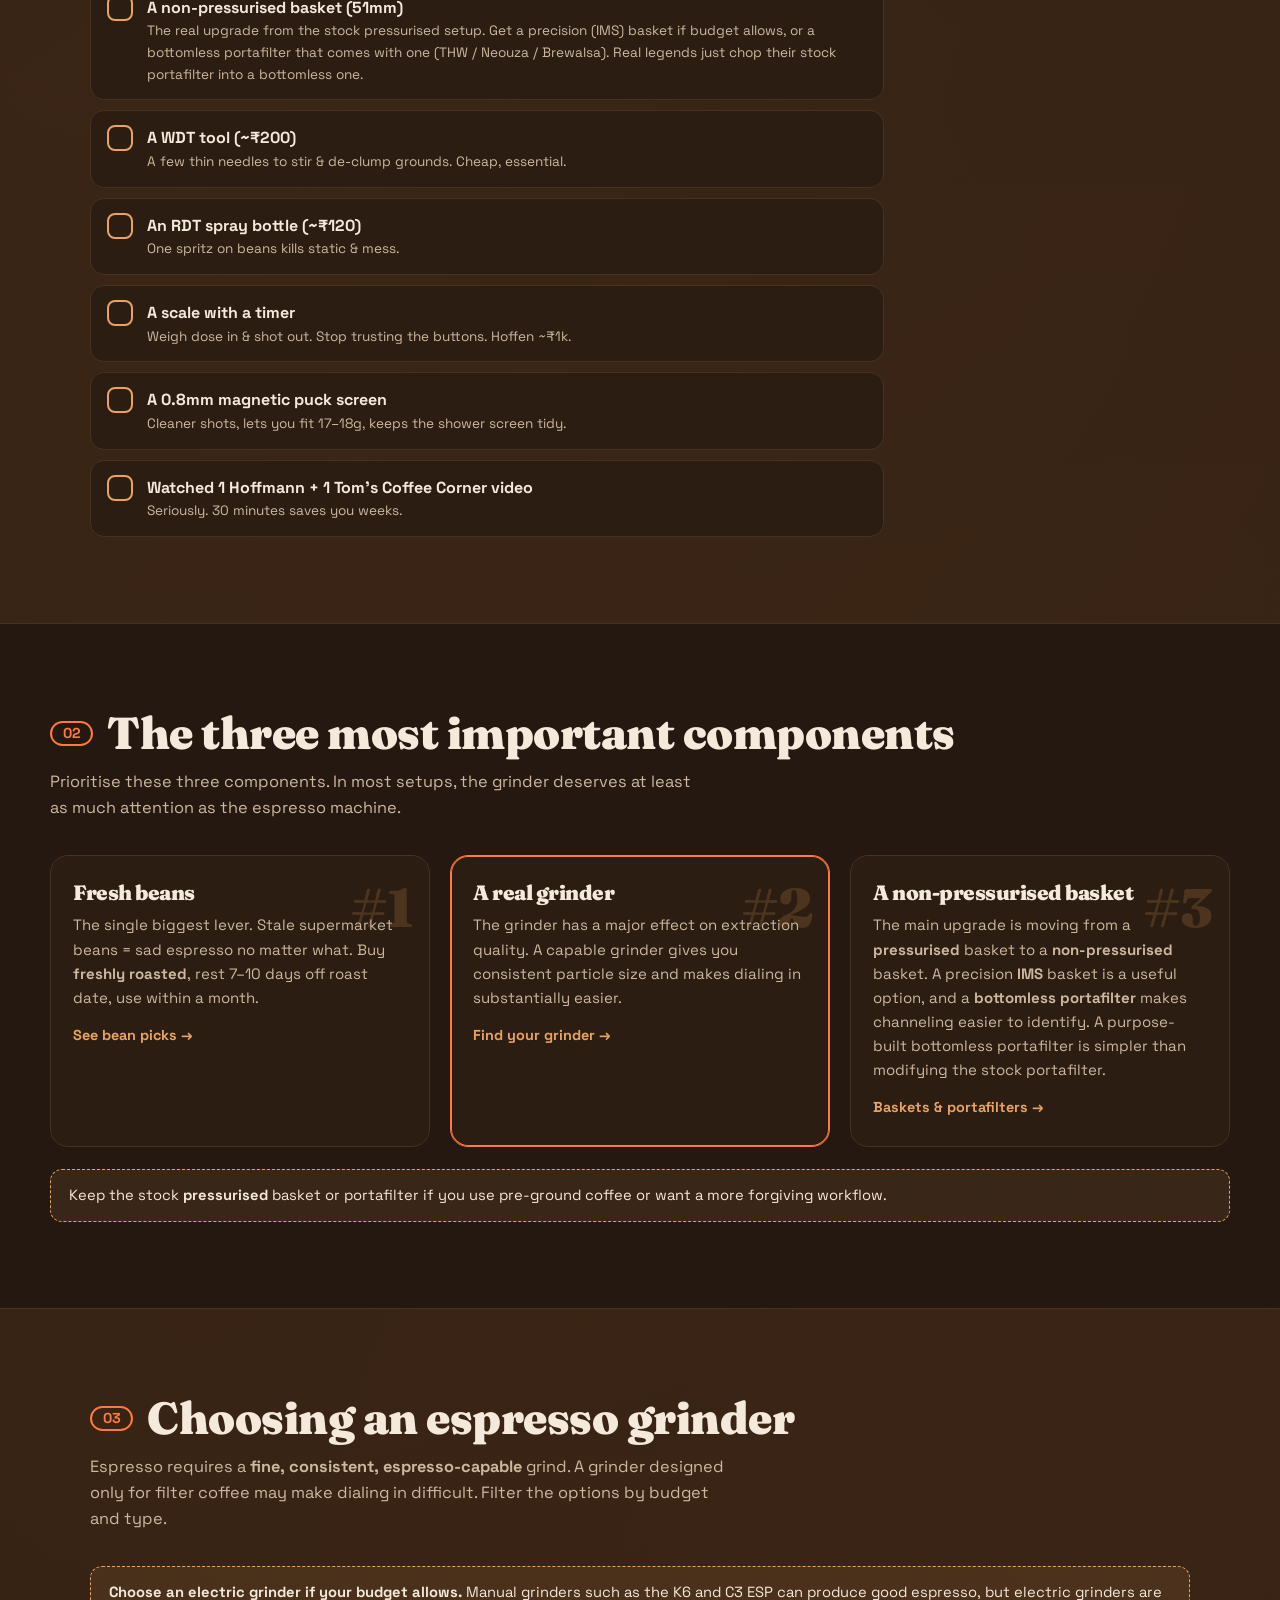
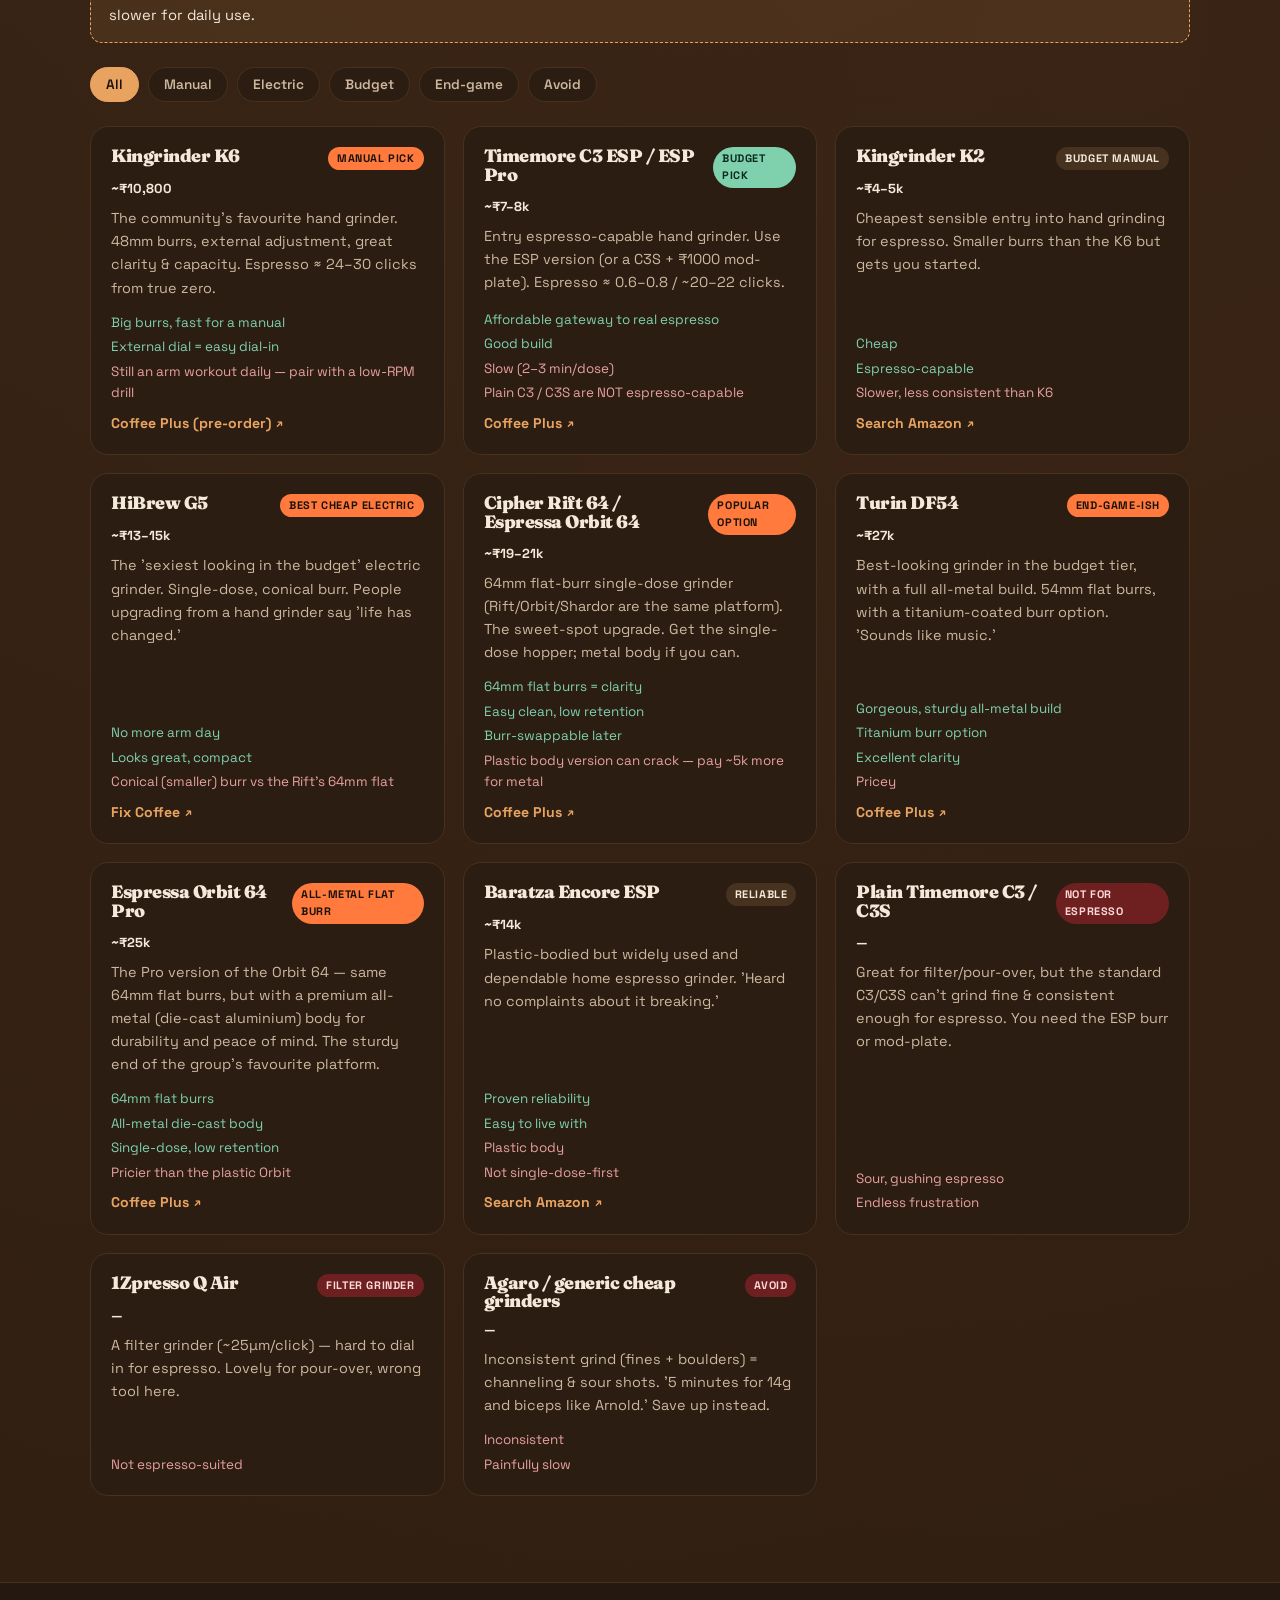
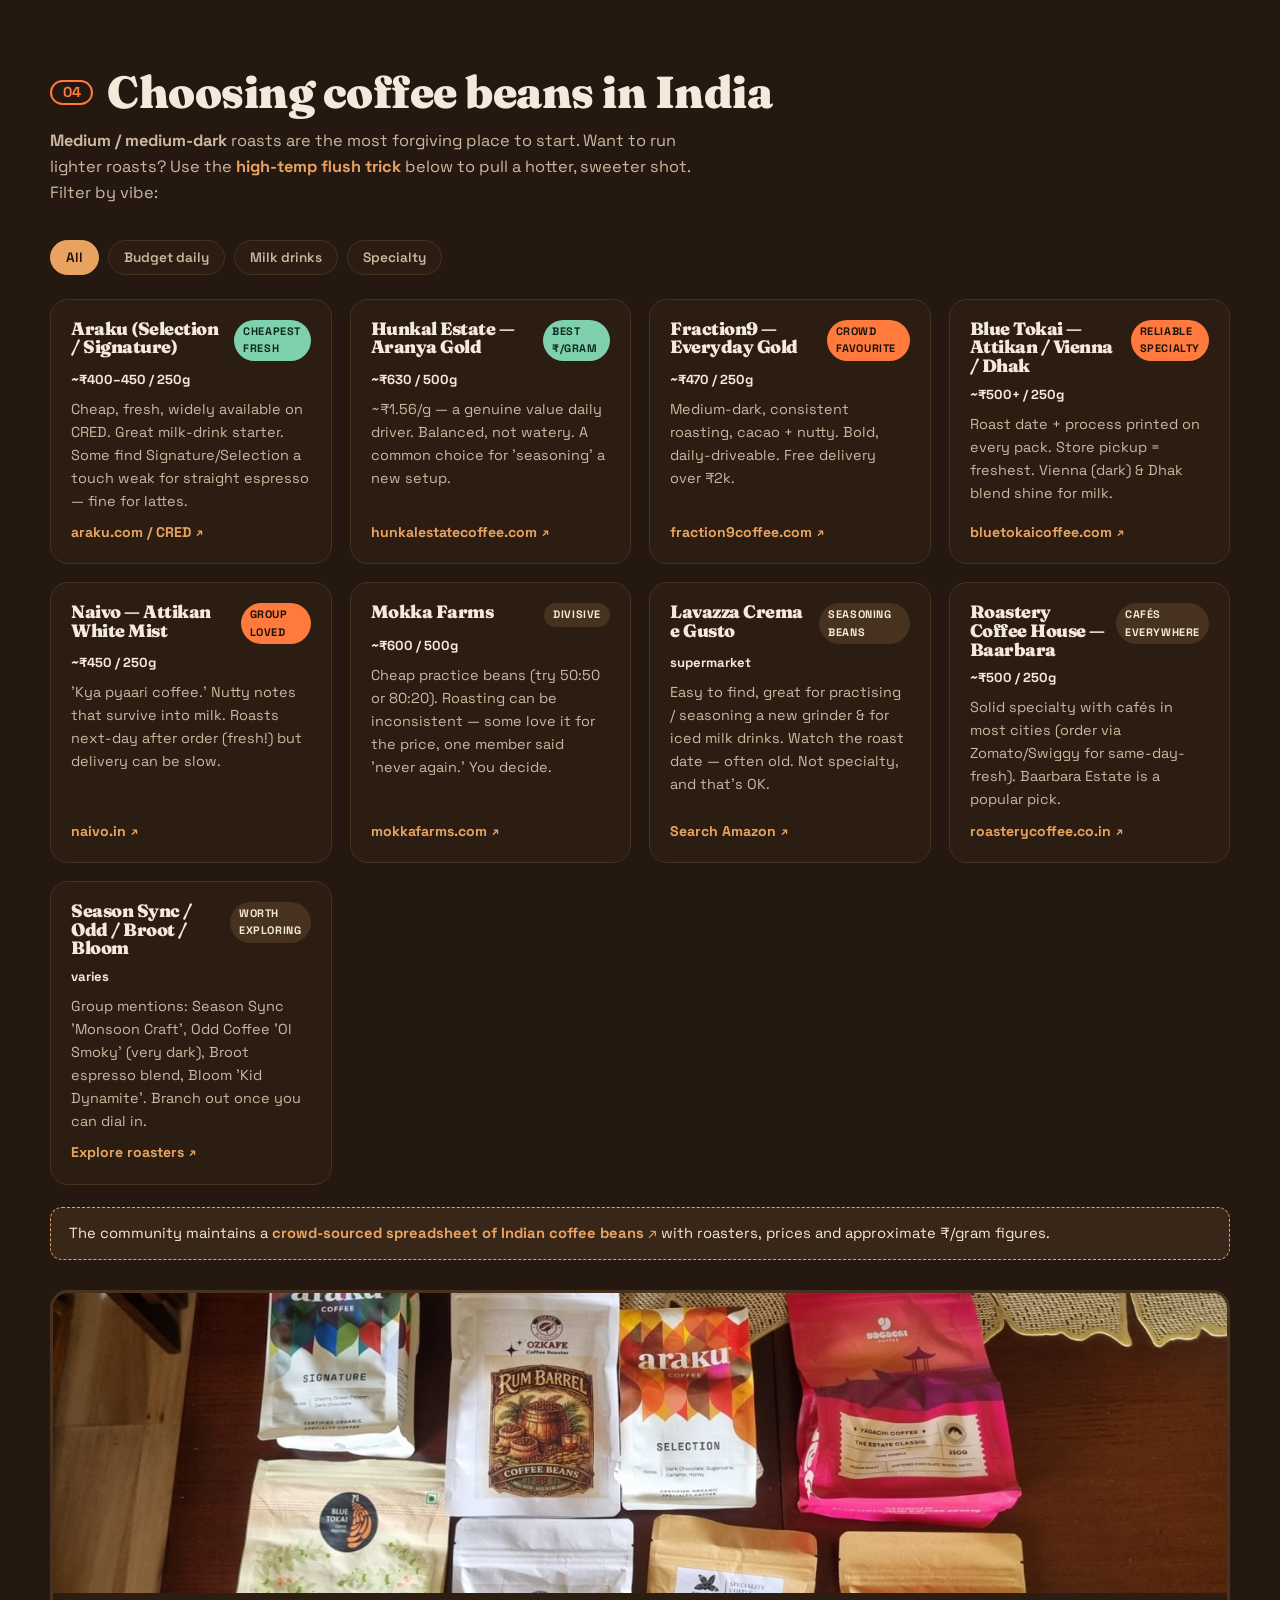
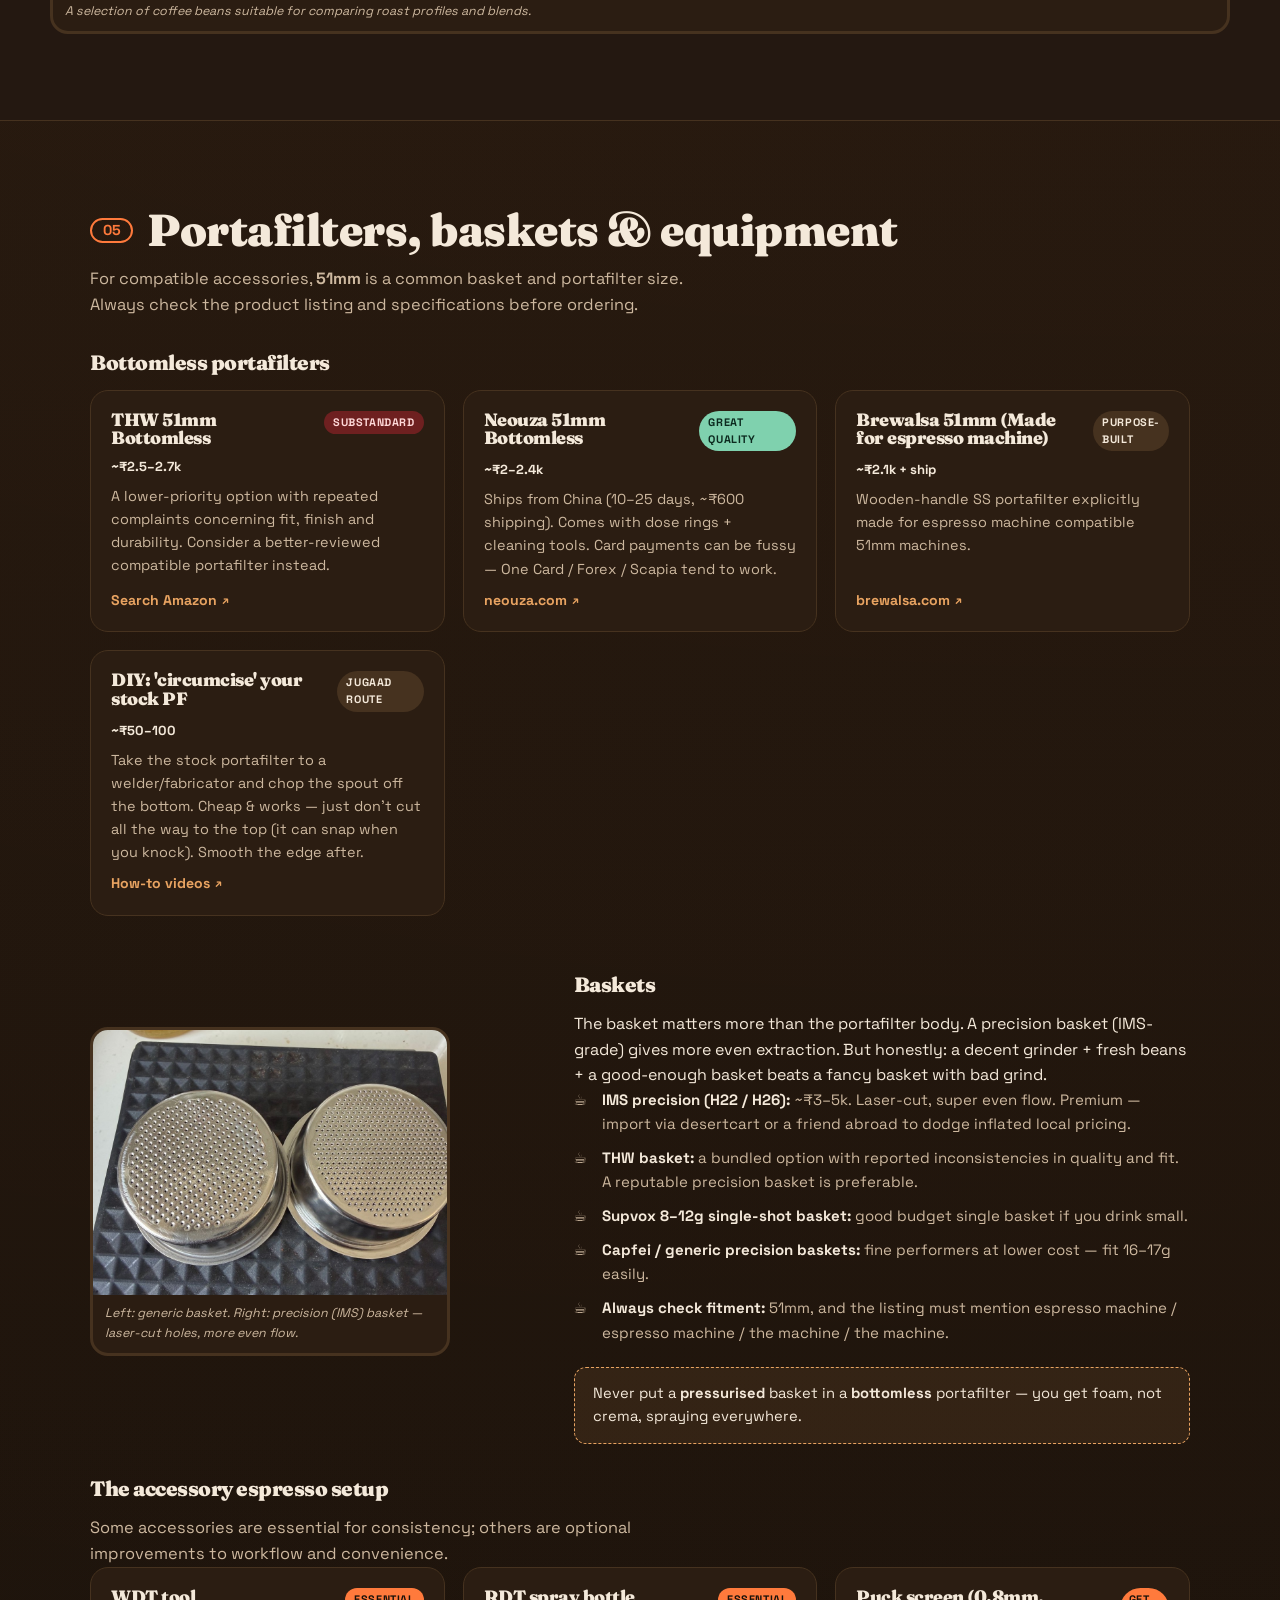
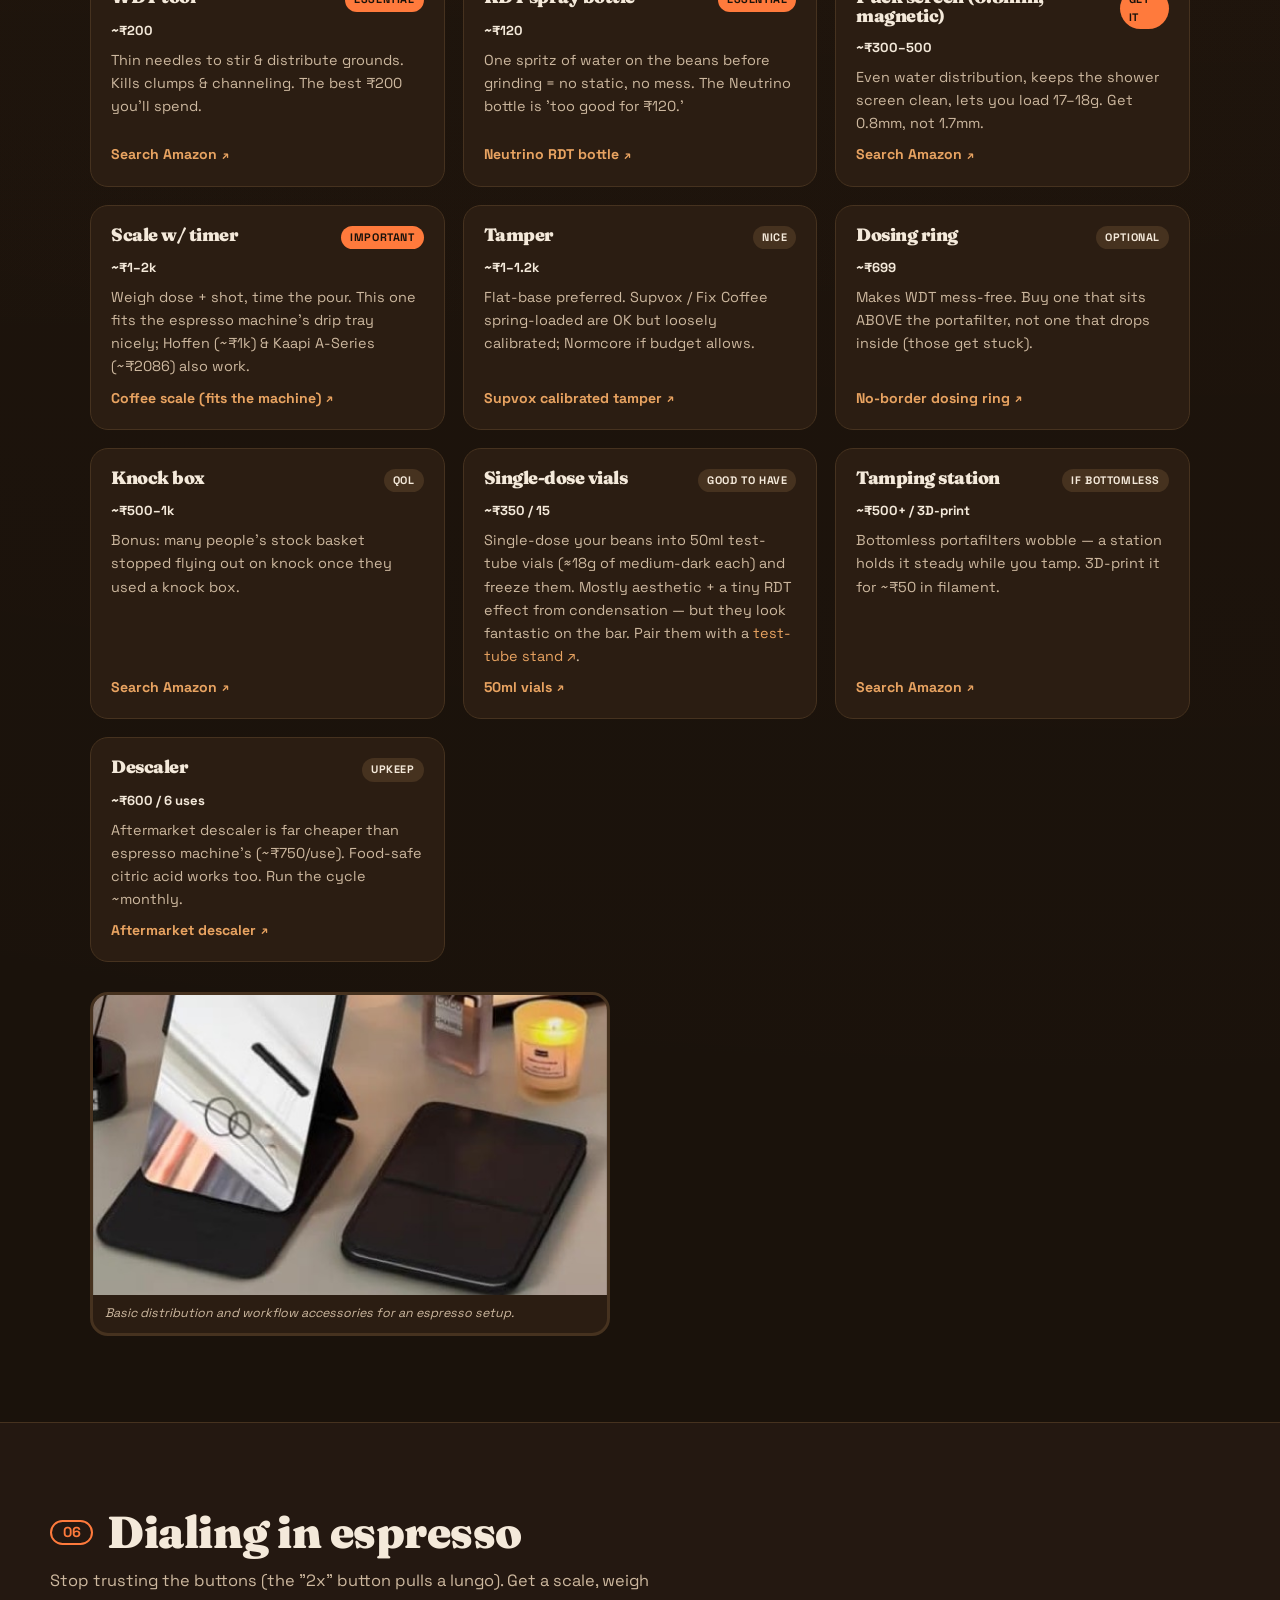
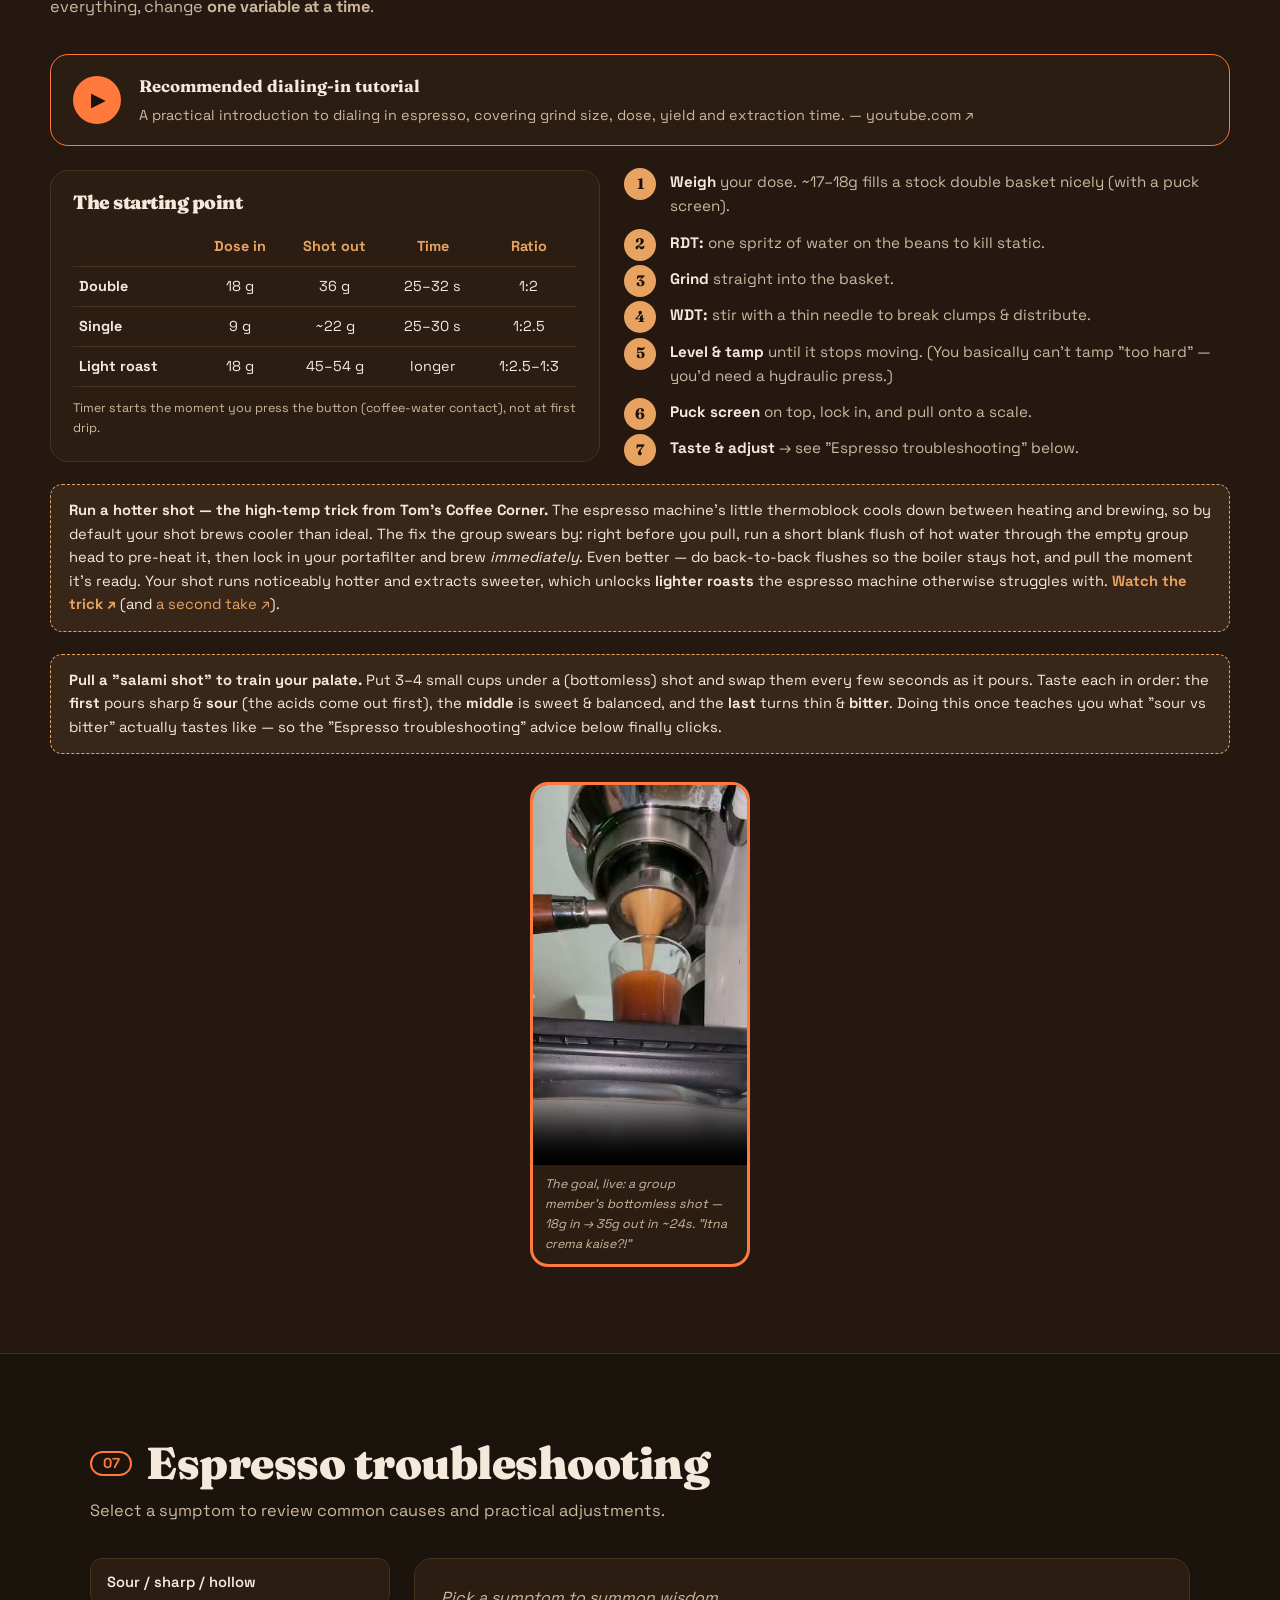
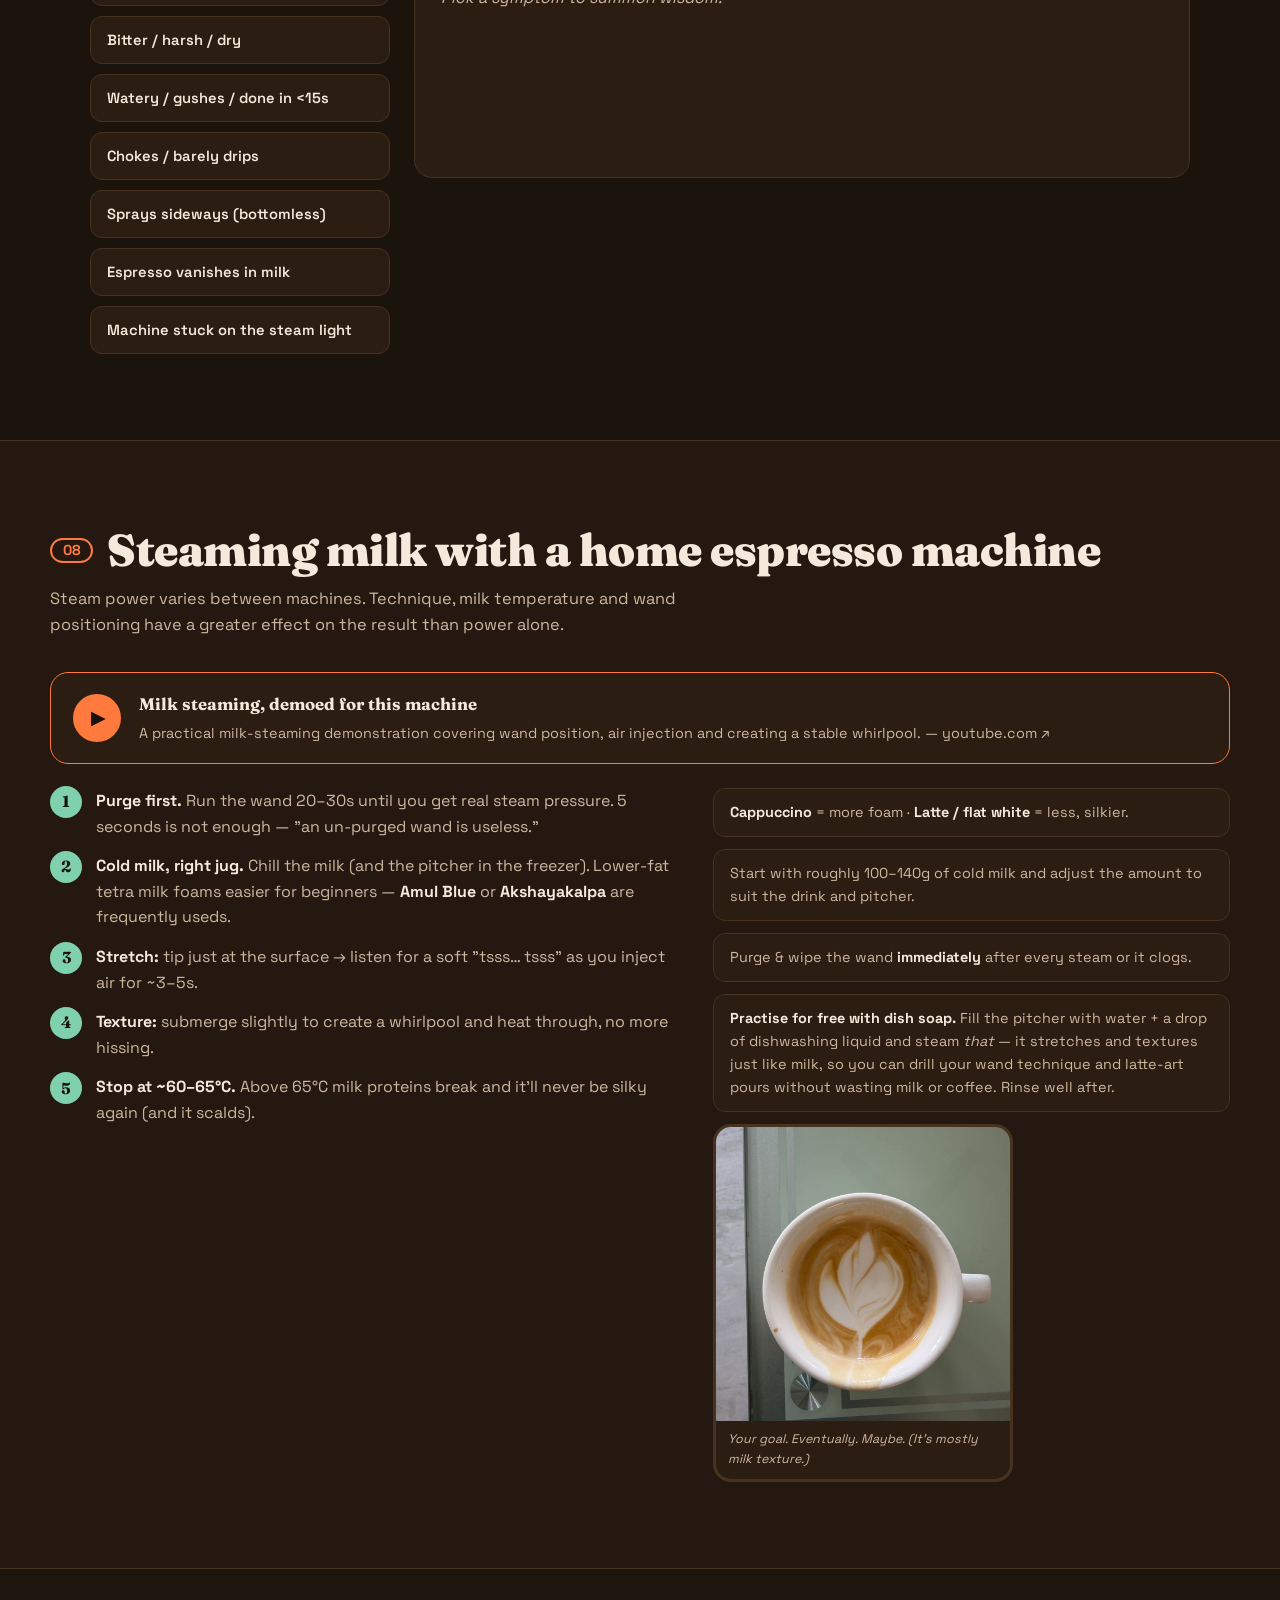
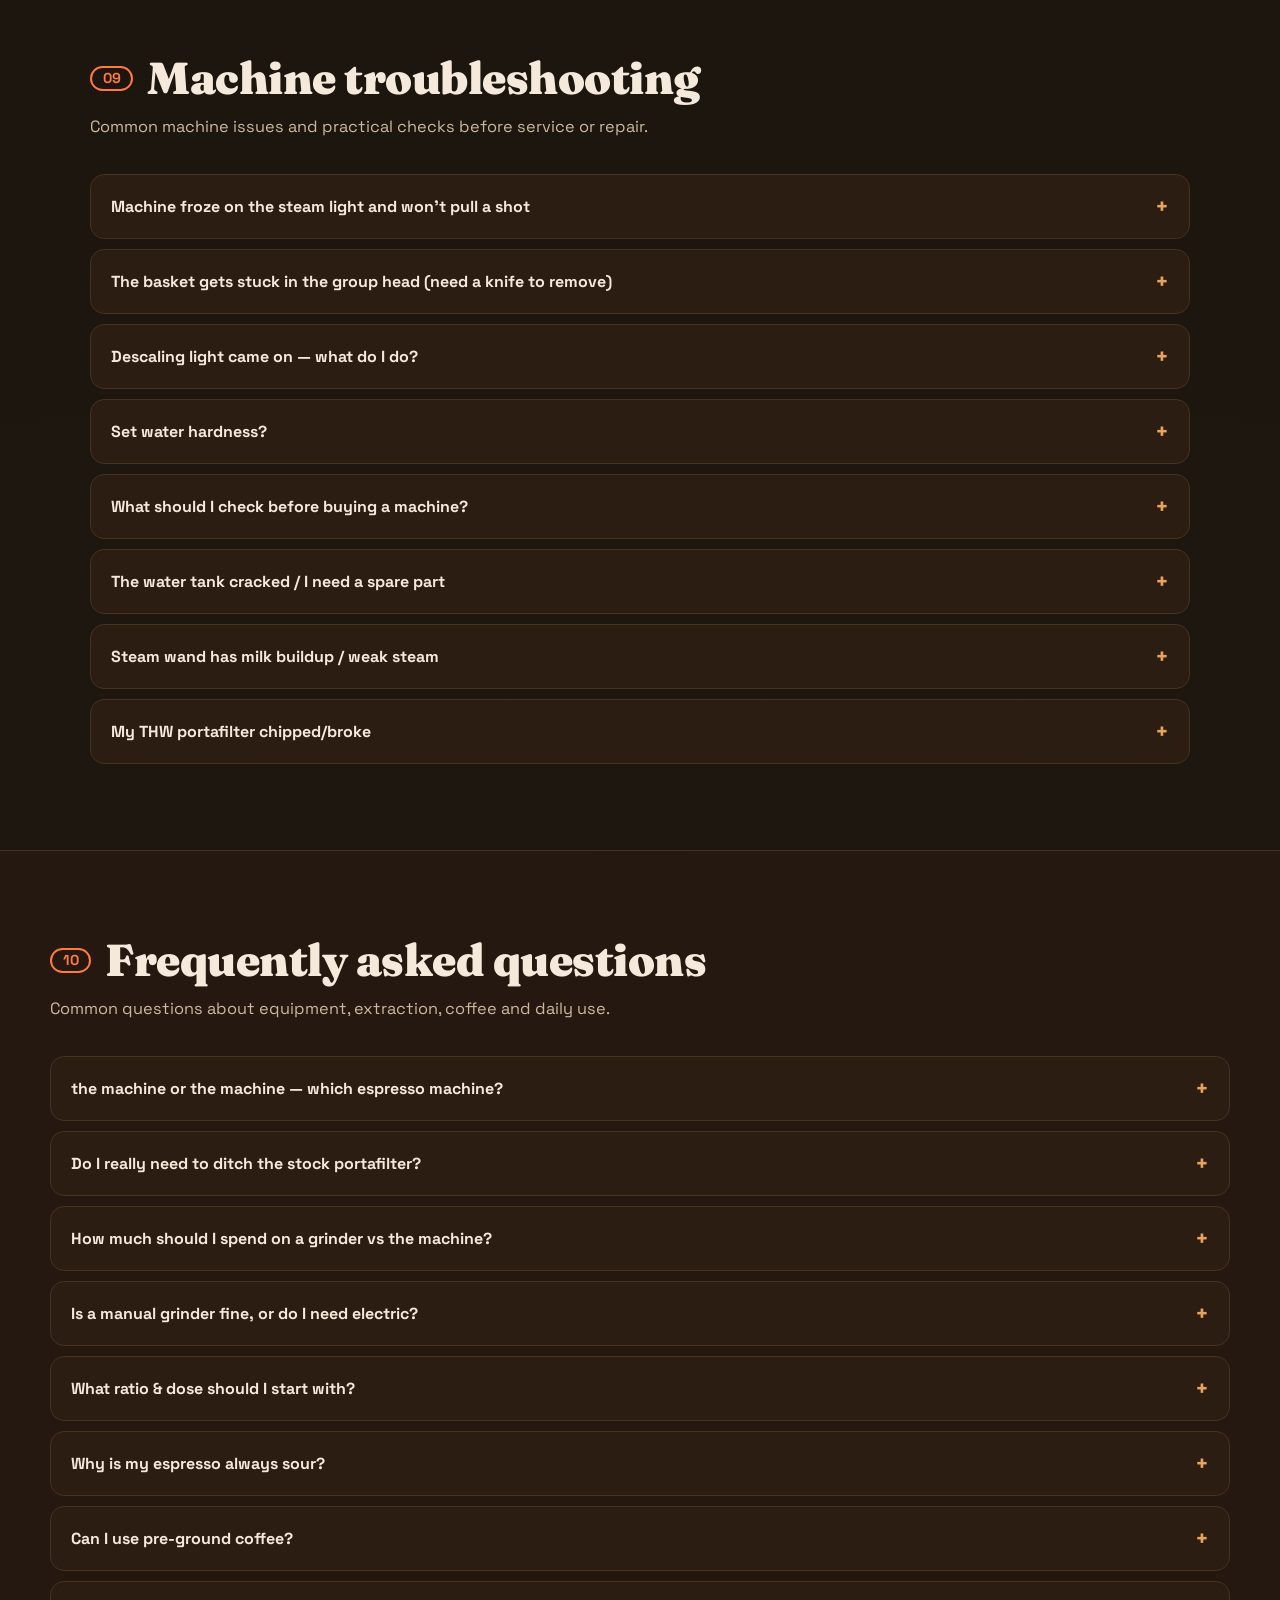
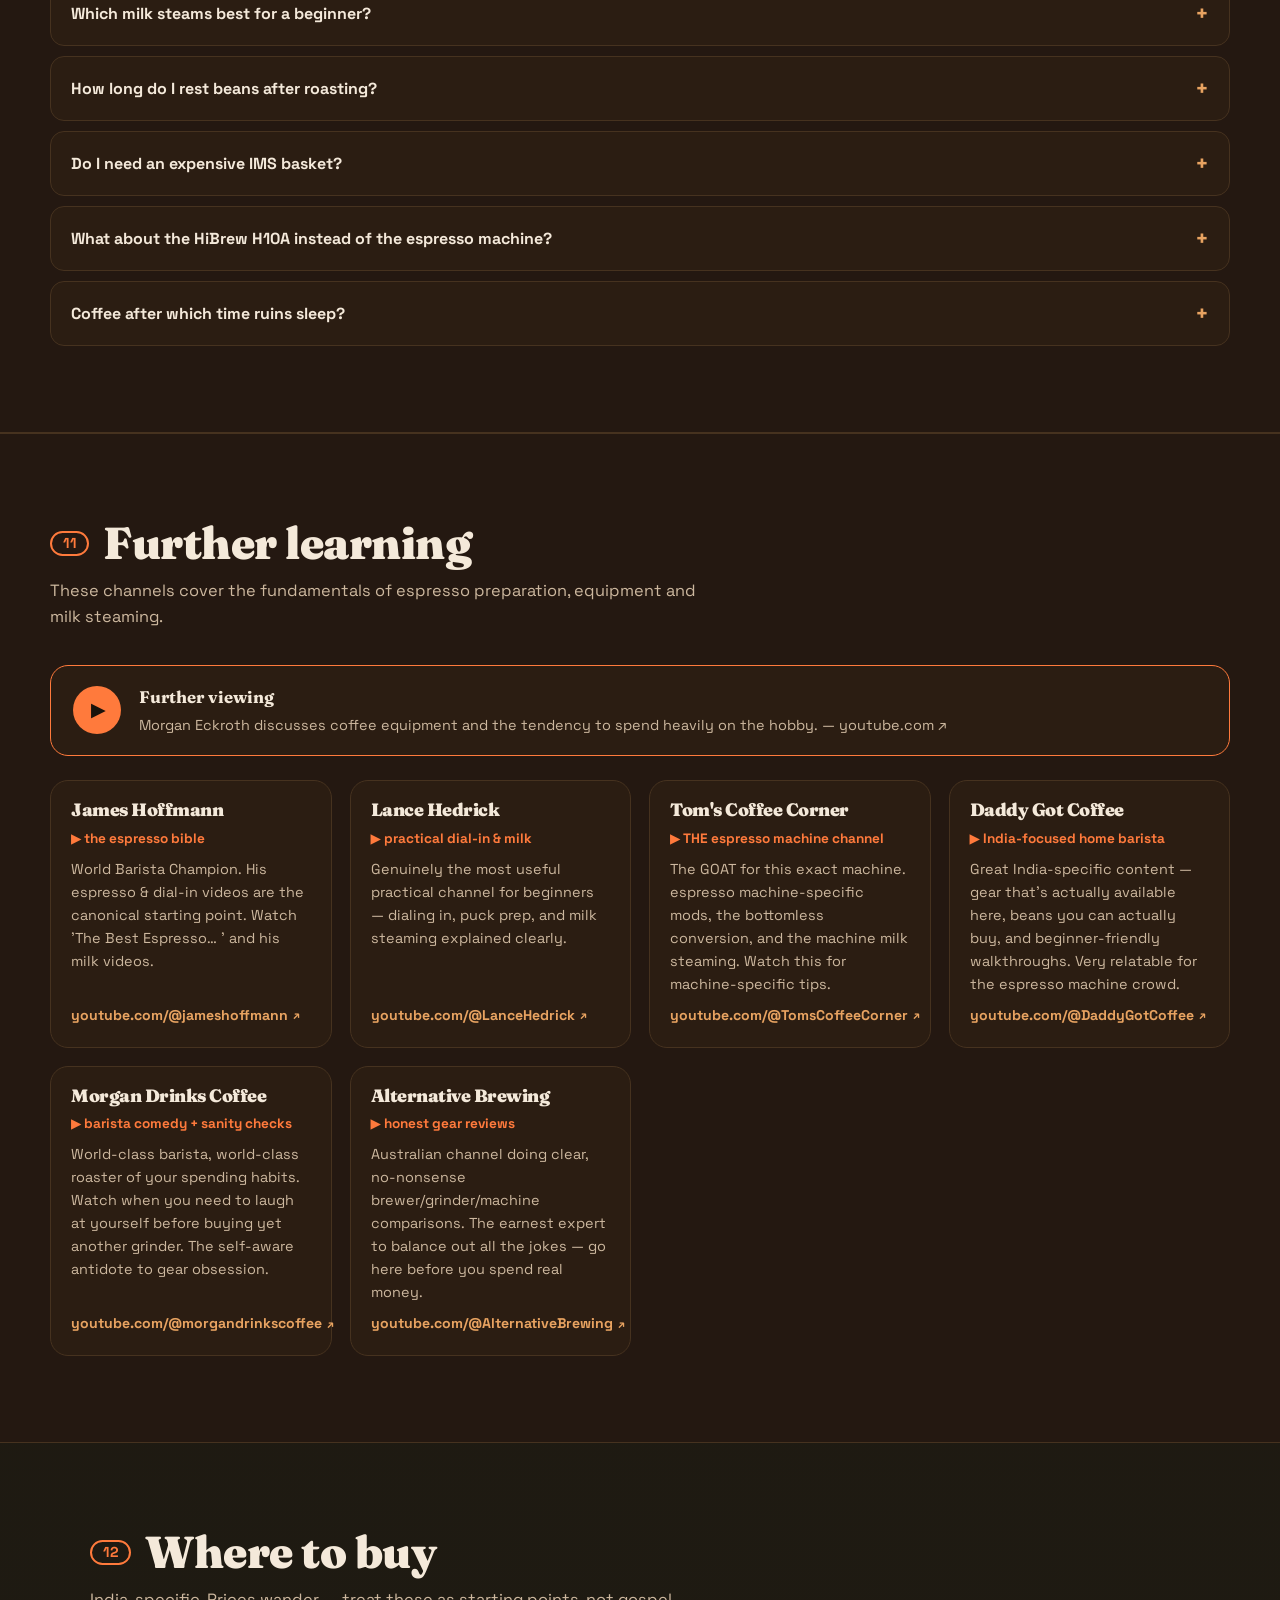
==== commit ac5ed6d8: "Audit and rewrite 9BS website copy" ====
--- a/9bs-site/index.html
+++ b/9bs-site/index.html
@@ -31,7 +31,7 @@
 <header class="nav" id="nav">
   <a href="#top" class="brand">
     
-    <span class="brand-text">espresso machine<span class="brand-dot">.</span>Decoded</span>
+    <span class="brand-text">9 Bar Social</span>
   </a>
   <nav class="nav-links" id="navLinks">
     <a href="#start">Start Here</a>
@@ -56,34 +56,31 @@
 <section class="hero">
   <div class="hero-grid">
     <div class="hero-copy">
-      <p class="kicker"> unofficial &amp; practical · made in India</p>
-      <h1>So you bought a <span class="hl">espresso machine espresso machine.</span><br />Welcome to the espresso setup. </h1>
+      <p class="kicker"> Practical espresso guidance · India</p>
+      <h1>Starting with an <span class="hl">espresso machine.</span><br />Build a better espresso setup from the start.</h1>
       <p class="lede">
-        You spent ₹12,000+ on a tiny espresso machine. You are about to spend
-        <em>far</em> more on grinders, baskets and beans you'll swear you needed.
-        This is the survival guide — built from a 9 Bar Social of obsessed
-        Indian home baristas who learned everything the hard (and hilarious) way.
+        You have an espresso machine. The next decisions that matter are the grinder, coffee, basket and basic preparation equipment. This guide covers the essentials for building and using an espresso setup in India, with practical guidance drawn from the 9 Bar Social community.
       </p>
       <div class="hero-cta">
-        <a class="btn btn-primary" href="#start">Get me started →</a>
-        <a class="btn btn-ghost" href="#fix">My shot tastes weird </a>
+        <a class="btn btn-primary" href="#start">Start here →</a>
+        <a class="btn btn-ghost" href="#fix">Troubleshoot my espresso</a>
         <a class="btn btn-whatsapp" href="https://chat.whatsapp.com/I1KcrqSS5ziAt0L8dhljUq" target="_blank" rel="noopener"> Join the 9 Bar Social</a>
       </div>
       <div class="hero-stats">
         <div><b data-count="3">3</b><span>essential components</span></div>
         <div><b data-count="70">70+</b><span>community members</span></div>
-        <div><b data-count="51">51mm</b><span>the magic number</span></div>
+        <div><b data-count="51">51mm</b><span>common basket size</span></div>
       </div>
     </div>
     <div class="hero-art">
       <figure class="hero-photo tilt">
         <img src="assets/img/hero-portafilter.jpg" alt="A bottomless THW portafilter with wooden handle and a precision basket on a granite counter" loading="eager" />
-        <figcaption>Exhibit A: the bottomless portafilter you'll buy in week two.</figcaption>
+        <figcaption>A bottomless portafilter is a useful upgrade for diagnosing extraction problems.</figcaption>
       </figure>
       <div class="rabbit-meter">
-        <label> Rabbit-hole meter</label>
+        <label> Setup progress</label>
         <div class="meter-track"><div class="meter-fill" id="rabbitMeter"></div></div>
-        <small id="rabbitLabel">just a curious beginner…</small>
+        <small id="rabbitLabel">Getting started</small>
       </div>
     </div>
   </div>
@@ -99,14 +96,14 @@
 <section id="start" class="section">
   <div class="section-head">
     <h2><span class="num">01</span> The espresso starter kit</h2>
-    <p class="sub">Tick things off as you buy them. Your progress is saved on this device. No login, no nonsense, no newsletter. </p>
+    <p class="sub">Use this checklist to track the equipment you have purchased. Progress is saved locally on this device.</p>
   </div>
   <div class="checklist-wrap">
     <div class="checklist" id="checklist"></div>
     <aside class="checklist-side">
       <div class="progress-ring-card">
         <div class="big-pct" id="kitPct">0%</div>
-        <p id="kitMsg">Press a checkbox to begin your descent. </p>
+        <p id="kitMsg">Select an item to begin.</p>
         <button class="btn btn-tiny" id="resetKit">reset</button>
       </div>
     </aside>
@@ -117,7 +114,7 @@
 <section id="trinity" class="section alt">
   <div class="section-head">
     <h2><span class="num">02</span> The three most important components</h2>
-    <p class="sub">Spend here. Everything else is jewellery. The golden rule of the group: <b>spend as much on the grinder as the machine.</b></p>
+    <p class="sub">Prioritise these three components. In most setups, the grinder deserves at least as much attention as the espresso machine.</p>
   </div>
   <div class="trinity">
     <article class="trinity-card">
@@ -129,26 +126,26 @@
     <article class="trinity-card hot">
       <div class="trinity-rank">#2</div>
       <h3> A real grinder</h3>
-      <p>More important than the machine itself. A good grinder turns the espresso machine into a serious little espresso maker. A bad one will break your soul (and your wrist).</p>
+      <p>The grinder has a major effect on extraction quality. A capable grinder gives you consistent particle size and makes dialing in substantially easier.</p>
       <a href="#grinders" class="card-link">Find your grinder →</a>
     </article>
     <article class="trinity-card">
       <div class="trinity-rank">#3</div>
       <h3> A non-pressurised basket</h3>
-      <p>The real upgrade is ditching the <b>pressurised</b> stock basket for a <b>non-pressurised</b> one — a precision <b>IMS</b> basket if budget allows, ideally in a <b>bottomless portafilter</b> so you can <i>see</i> your mistakes. Real legends just <b>cut their stock portafilter</b> into a bottomless one. </p>
+      <p>The main upgrade is moving from a <b>pressurised</b> basket to a <b>non-pressurised</b> basket. A precision <b>IMS</b> basket is a useful option, and a <b>bottomless portafilter</b> makes channeling easier to identify. A purpose-built bottomless portafilter is simpler than modifying the stock portafilter.</p>
       <a href="#gear" class="card-link">Baskets &amp; portafilters →</a>
     </article>
   </div>
-  <p class="aside-note"> Keep the stock <b>pressurised</b> portafilter though — it's forgiving for pre-ground coffee, guests, and the Duo's cold-brew mode.</p>
+  <p class="aside-note"> Keep the stock <b>pressurised</b> basket or portafilter if you use pre-ground coffee or want a more forgiving workflow.</p>
 </section>
 
 <!-- GRINDERS -->
 <section id="grinders" class="section">
   <div class="section-head">
-    <h2><span class="num">03</span> Grinders — the real main consideration</h2>
-    <p class="sub">The espresso machine needs a <b>fine, consistent, espresso-capable</b> grind. Filter grinders and "esp-capable" liars will give you sour, gushing shots. Filter by budget &amp; type.</p>
-  </div>
-  <div class="aside-note" style="margin-bottom:24px"> <b>Get an electric grinder if you possibly can.</b> A HiBrew G5 or Rift 64 will save your mornings — almost everyone who started with a hand grinder upgraded within months. As the group put it: <i>"go electric… unless you're stubborn and prefer arm workouts."</i>  Manual grinders (K6 / C3 ESP) make great espresso too — they're just a daily wrist day.</div>
+    <h2><span class="num">03</span> Choosing an espresso grinder</h2>
+    <p class="sub">Espresso requires a <b>fine, consistent, espresso-capable</b> grind. A grinder designed only for filter coffee may make dialing in difficult. Filter the options by budget and type.</p>
+  </div>
+  <div class="aside-note" style="margin-bottom:24px"> <b>Choose an electric grinder if your budget allows.</b> Manual grinders such as the K6 and C3 ESP can produce good espresso, but electric grinders are slower for daily use.</div>
   <div class="filters" id="grinderFilters">
     <button class="chip active" data-filter="all">All</button>
     <button class="chip" data-filter="manual"> Manual</button>
@@ -173,10 +170,10 @@
     <button class="chip" data-filter="specialty"> Specialty</button>
   </div>
   <div class="card-grid bean-grid" id="beanGrid"></div>
-  <p class="aside-note"> Want the <b>master list</b>? The community maintains a <a href="https://docs.google.com/spreadsheets/u/0/d/1qj5oSo6gBcBq2cdFhcIouNtfLc3VQJgsDX-U31OSnnc" target="_blank" rel="noopener"><b>crowd-sourced spreadsheet of Indian coffee beans</b> ↗</a> — roasters, prices and ₹/gram for dozens of beans. The fastest way to hunt down the cheapest fresh coffee.</p>
+  <p class="aside-note"> The community maintains a <a href="https://docs.google.com/spreadsheets/u/0/d/1qj5oSo6gBcBq2cdFhcIouNtfLc3VQJgsDX-U31OSnnc" target="_blank" rel="noopener"><b>crowd-sourced spreadsheet of Indian coffee beans</b> ↗</a> with roasters, prices and approximate ₹/gram figures.</p>
   <figure class="wide-photo tilt">
     <img src="assets/img/beans-spread.jpg" alt="A spread of Indian coffee bean bags — Araku, Blue Tokai, Ozkafe barrel-aged, estate coffees" loading="lazy" />
-    <figcaption>A very normal, not-at-all-excessive amount of beans for one household.</figcaption>
+    <figcaption>A selection of coffee beans suitable for comparing roast profiles and blends.</figcaption>
   </figure>
 </section>
 
@@ -184,7 +181,7 @@
 <section id="gear" class="section">
   <div class="section-head">
     <h2><span class="num">05</span> Portafilters, baskets &amp; equipment</h2>
-    <p class="sub">Magic number for the espresso machine: <b>51mm</b>. If a listing doesn't say "espresso machine / espresso machine / the machine / the machine", it won't fit. Don't @ us.</p>
+    <p class="sub">For compatible accessories, <b>51mm</b> is a common basket and portafilter size. Always check the product listing and specifications before ordering.</p>
   </div>
 
   <h3 class="subhead"> Bottomless portafilters</h3>
@@ -204,11 +201,11 @@
   </div>
 
   <h3 class="subhead"> The accessory espresso setup</h3>
-  <p class="sub">Honest ratings included. Some of this is essential. Some of it just "makes the bar look nice." </p>
+  <p class="sub">Some accessories are essential for consistency; others are optional improvements to workflow and convenience.</p>
   <div class="card-grid acc-grid" id="accGrid"></div>
   <figure class="wide-photo tilt">
     <img src="assets/img/accessories.jpg" alt="An RDT spray bottle, funnel and WDT tool alongside espresso glasses" loading="lazy" />
-    <figcaption>WDT tool + RDT spray + cute glasses. Total cost: less than one bag of fancy beans.</figcaption>
+    <figcaption>Basic distribution and workflow accessories for an espresso setup.</figcaption>
   </figure>
 </section>
 
@@ -221,8 +218,8 @@
   <a class="video-feature" href="https://www.youtube.com/watch?v=nEGYSFD1Hm4" target="_blank" rel="noopener">
     <span class="vf-play">▶</span>
     <span class="vf-text">
-      <b> The best dialing-in tutorial, period.</b>
-      <span>If you watch one video before touching your machine, make it this one. The group's most-recommended guide to actually dialing in your espresso. — youtube.com ↗</span>
+      <b> Recommended dialing-in tutorial</b>
+      <span>A practical introduction to dialing in espresso, covering grind size, dose, yield and extraction time. — youtube.com ↗</span>
     </span>
   </a>
   <div class="recipe">
@@ -258,7 +255,7 @@
 <section id="fix" class="section">
   <div class="section-head">
     <h2><span class="num">07</span>  Espresso troubleshooting</h2>
-    <p class="sub">Tap what's wrong. Get the community-approved fix. Repeat until espresso. </p>
+    <p class="sub">Select a symptom to review common causes and practical adjustments.</p>
   </div>
   <div class="diagnoser">
     <div class="symptom-chips" id="symptomChips"></div>
@@ -272,13 +269,13 @@
 <section id="milk" class="section alt">
   <div class="section-head">
     <h2><span class="num">08</span>  Steaming milk with a home espresso machine</h2>
-    <p class="sub">The espresso machine's wand is… polite. Technique &gt; power. Here's the group consensus.</p>
+    <p class="sub">Steam power varies between machines. Technique, milk temperature and wand positioning have a greater effect on the result than power alone.</p>
   </div>
   <a class="video-feature" href="https://www.youtube.com/watch?v=aWIaqS6JDY8" target="_blank" rel="noopener">
     <span class="vf-play">▶</span>
     <span class="vf-text">
       <b> Milk steaming, demoed for this machine</b>
-      <span>The tutorial the group passes around for steaming on the espresso machine — watch the wand angle, the air-injection timing, and the whirlpool, then copy it. — youtube.com ↗</span>
+      <span>A practical milk-steaming demonstration covering wand position, air injection and creating a stable whirlpool. — youtube.com ↗</span>
     </span>
   </a>
   <div class="milk-grid">
@@ -291,7 +288,7 @@
     </ol>
     <div class="milk-tips">
       <div class="tip-pill"> <b>Cappuccino</b> = more foam · <b>Latte / flat white</b> = less, silkier.</div>
-      <div class="tip-pill"> ~140g milk ≈ just below the espresso machine mug spout. Use ~100g for a hotter, less-milky drink.</div>
+      <div class="tip-pill"> Start with roughly 100–140g of cold milk and adjust the amount to suit the drink and pitcher.</div>
       <div class="tip-pill"> Purge &amp; wipe the wand <b>immediately</b> after every steam or it clogs.</div>
       <div class="tip-pill"> <b>Practise for free with dish soap.</b> Fill the pitcher with water + a drop of dishwashing liquid and steam <i>that</i> — it stretches and textures just like milk, so you can drill your wand technique and latte-art pours without wasting milk or coffee. Rinse well after.</div>
       <figure class="milk-photo tilt">
@@ -306,7 +303,7 @@
 <section id="trouble" class="section">
   <div class="section-head">
     <h2><span class="num">09</span>  Machine troubleshooting</h2>
-    <p class="sub">The classics. Don't panic — nobody's espresso machine has actually exploded. Yet.</p>
+    <p class="sub">Common machine issues and practical checks before service or repair.</p>
   </div>
   <div class="accordion" id="troubleAccordion"></div>
 </section>
@@ -315,7 +312,7 @@
 <section id="faq" class="section alt">
   <div class="section-head">
     <h2><span class="num">10</span>  Frequently asked questions</h2>
-    <p class="sub">Everything newcomers ask in their first week, answered by people on their fiftieth bag of beans.</p>
+    <p class="sub">Common questions about equipment, extraction, coffee and daily use.</p>
   </div>
   <div class="accordion" id="faqAccordion"></div>
 </section>
@@ -324,13 +321,13 @@
 <section id="learn" class="section alt">
   <div class="section-head">
     <h2><span class="num">11</span>  Further learning</h2>
-    <p class="sub">A handful of channels will teach you 90% of what you need. The rest is reps (and impulse purchases).</p>
+    <p class="sub">These channels cover the fundamentals of espresso preparation, equipment and milk steaming.</p>
   </div>
   <a class="video-feature" href="https://www.youtube.com/watch?v=vdNxMkWvp9Q" target="_blank" rel="noopener">
     <span class="vf-play">▶</span>
     <span class="vf-text">
-      <b> Watch this BEFORE you read the rest of this page (it's a scam).</b>
-      <span>Morgan Eckroth on why we cheerfully spend a fortune on coffee gear — the most honest video about this hobby, and the funniest. Yes, we know. We bought the grinder anyway. — youtube.com ↗</span>
+      <b> Further viewing</b>
+      <span>Morgan Eckroth discusses coffee equipment and the tendency to spend heavily on the hobby. — youtube.com ↗</span>
     </span>
   </a>
   <div class="card-grid yt-grid" id="ytGrid"></div>
@@ -344,14 +341,14 @@
   </div>
   <div class="card-grid seller-grid" id="sellerGrid"></div>
 
-  <p class="aside-note"> Budget closer to ₹25k? The group's community view: consider the <b>HiBrew H10A</b> instead — temp control, pressure gauge, stronger steam, 3 baskets in the box. "Don't buy a espresso machine if you can spend 25k." But the espresso machine is the better-supported, more-moddable, more-fun entry point.</p>
+  <p class="aside-note"> Budget closer to ₹25k? The group's community view: consider the <b>HiBrew H10A</b> instead — temp control, pressure gauge, stronger steam, 3 baskets in the box. "Don't buy an espresso machine if you can spend 25k." But the espresso machine is the better-supported, more-moddable, more-fun entry point.</p>
 </section>
 
 <!-- MODS / NERD -->
 <section id="mods" class="section alt">
   <div class="section-head">
-    <h2><span class="num">13</span>  For the advanced users</h2>
-    <p class="sub">When "good espresso" stops being enough and you start eyeing a soldering iron.</p>
+    <h2><span class="num">13</span>  Advanced modifications and resources</h2>
+    <p class="sub">Resources for users interested in modifications, measurement and deeper technical work.</p>
   </div>
   <div class="card-grid mod-grid" id="modGrid"></div>
 </section>
@@ -363,20 +360,18 @@
   <div class="footer-inner">
     <div class="footer-brand">
       
-      <span class="brand-text">espresso machine<span class="brand-dot">.</span>Decoded</span>
+      <span class="brand-text">9 Bar Social</span>
     </div>
     <p class="footer-origin">
-      Born from a espresso machine espresso machine 9 Bar Social of ~70 obsessed Indian home baristas
-      who, somewhere around message #7000, said: <i>"someone should just build a site for this."</i>
-      So here it is. 
+      Built for the 9 Bar Social community as a practical reference for home espresso preparation in India. 
     </p>
     <a class="btn btn-whatsapp" href="https://chat.whatsapp.com/I1KcrqSS5ziAt0L8dhljUq" target="_blank" rel="noopener"> Join the 9 Bar Social →</a>
     <p class="footer-disclaimer">
-      Not affiliated with espresso machine, any roaster, retailer, or your bank. No affiliate links, no tracking,
+      Not affiliated with any manufacturer, roaster or retailer. No affiliate links and no tracking,
       no newsletter. Prices and stock change constantly — verify before you buy.
-      Made with caffeine &amp; enthusiasm for coffee equipment.
+      Built as a practical reference for coffee equipment and espresso preparation.
     </p>
-    <button class="btn btn-ghost btn-tiny" id="toTop">↑ back to the top of the espresso setup</button>
+    <button class="btn btn-ghost btn-tiny" id="toTop">↑ Back to the top</button>
   </div>
 </footer>
 
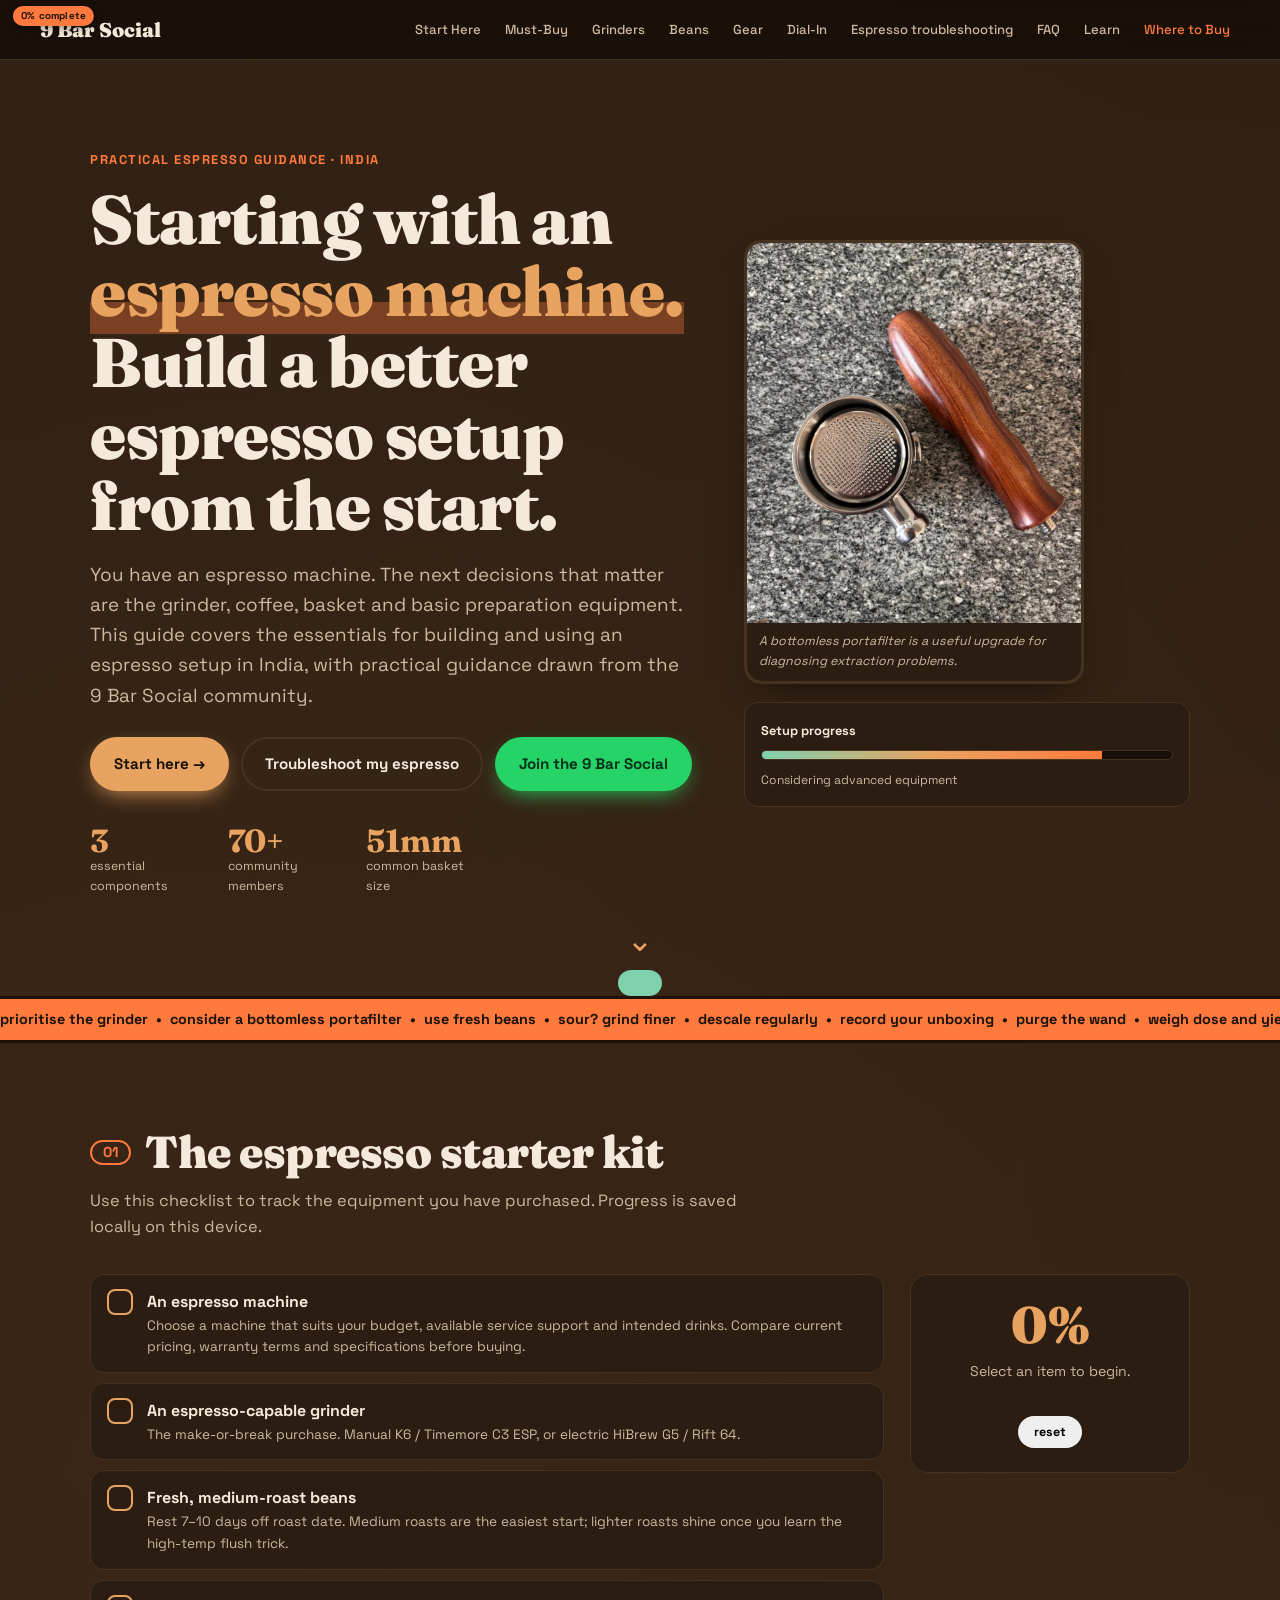
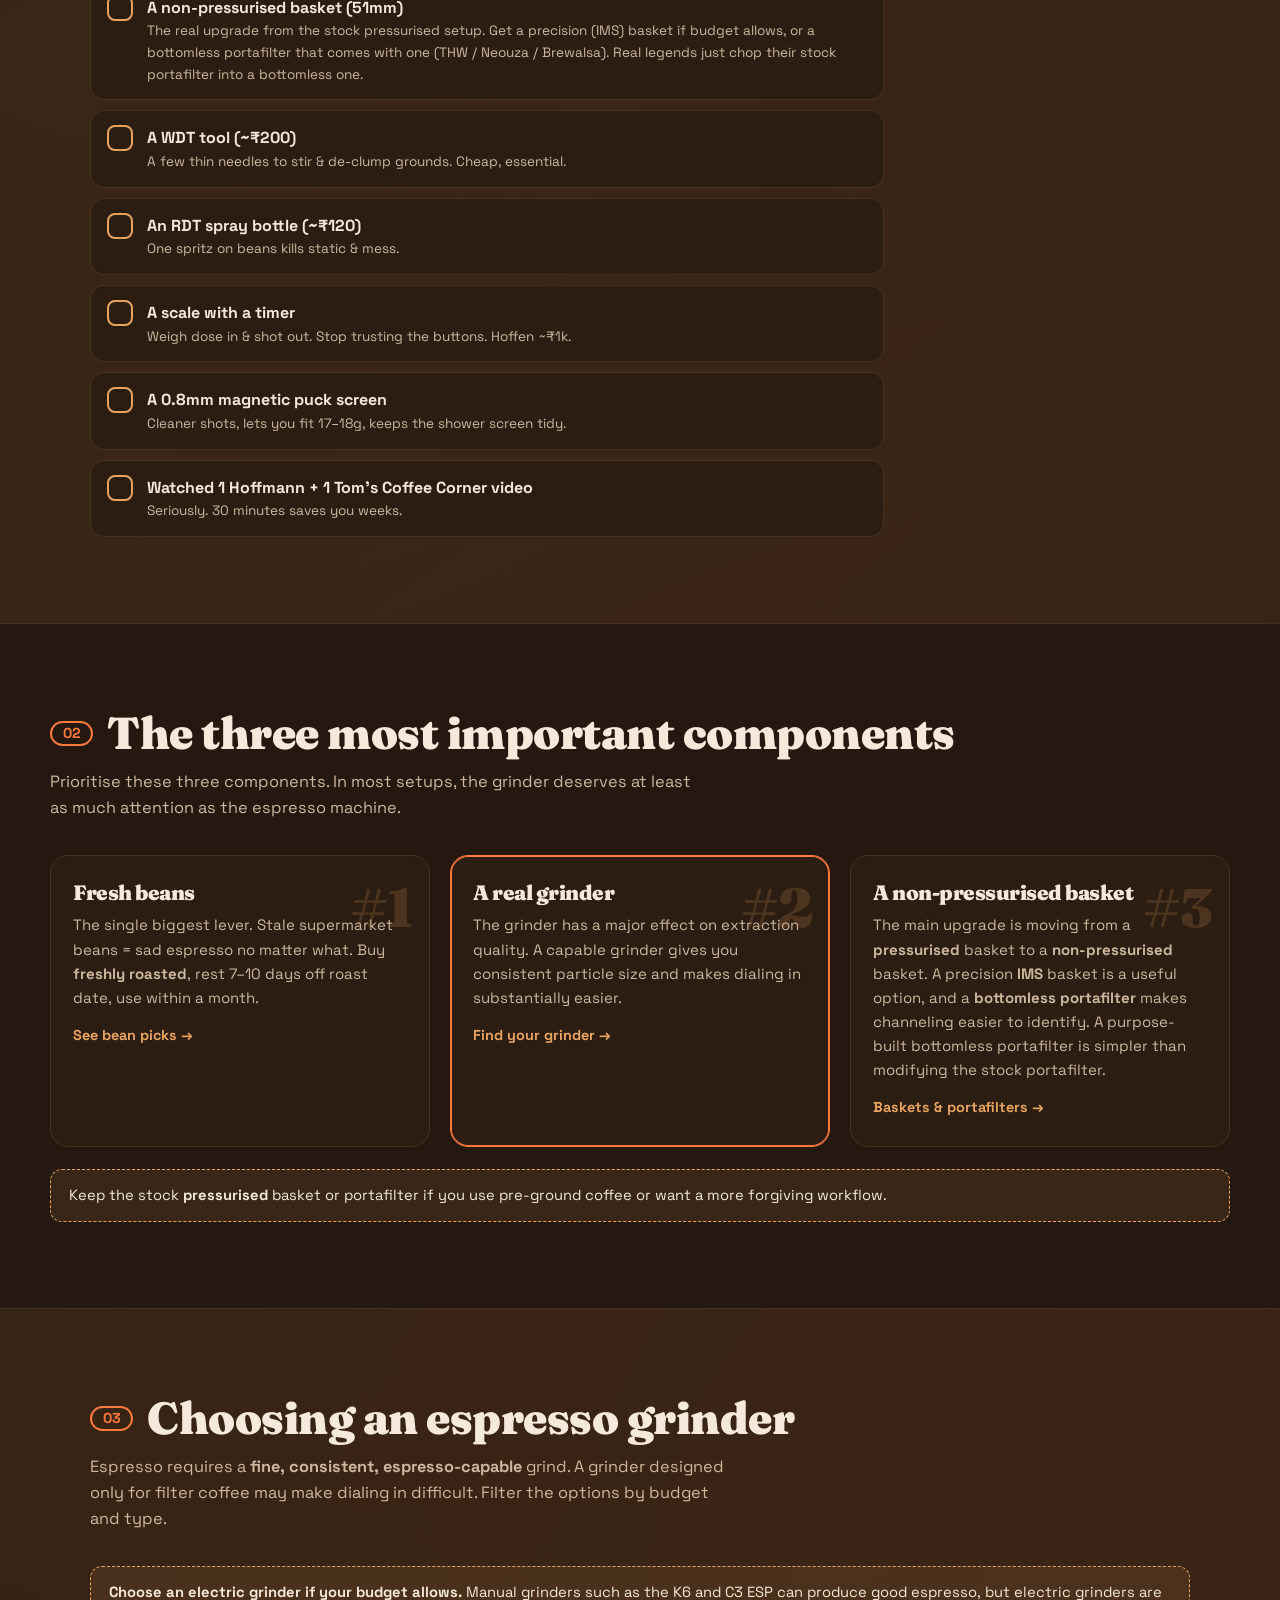
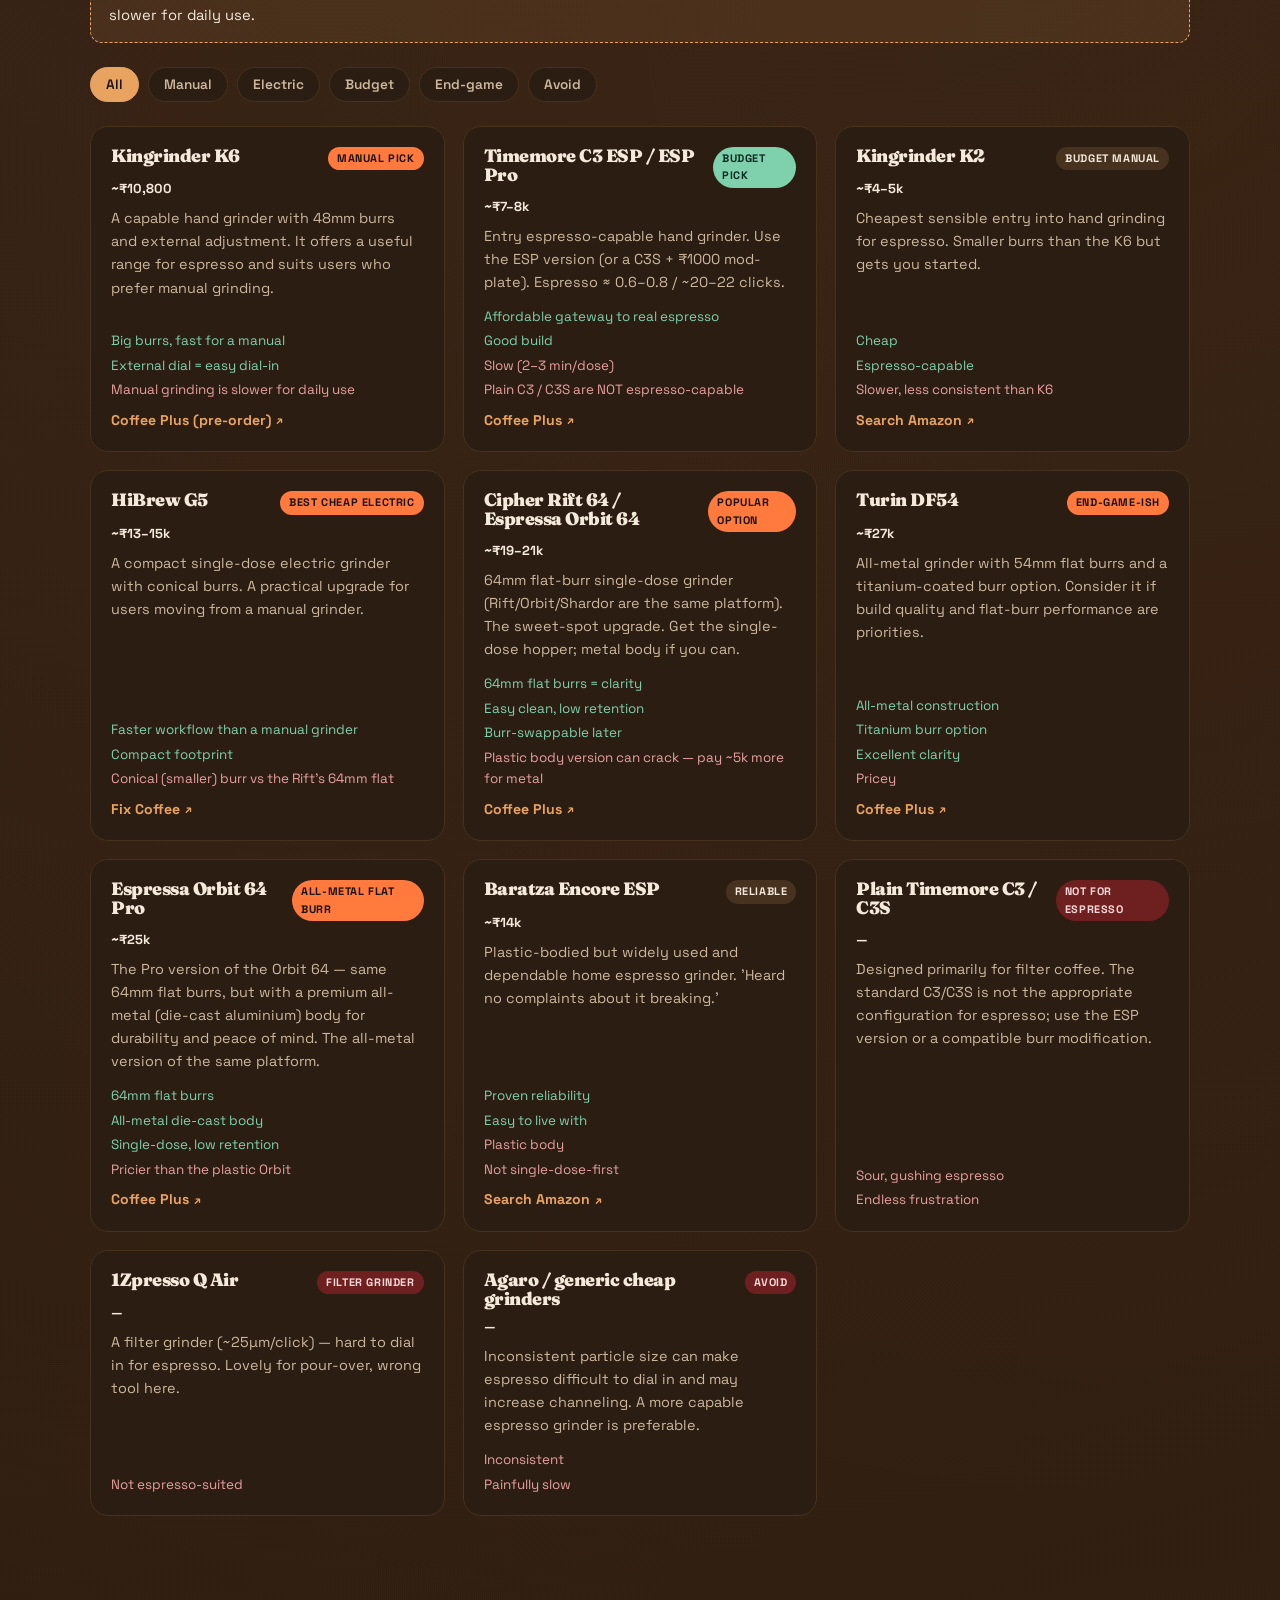
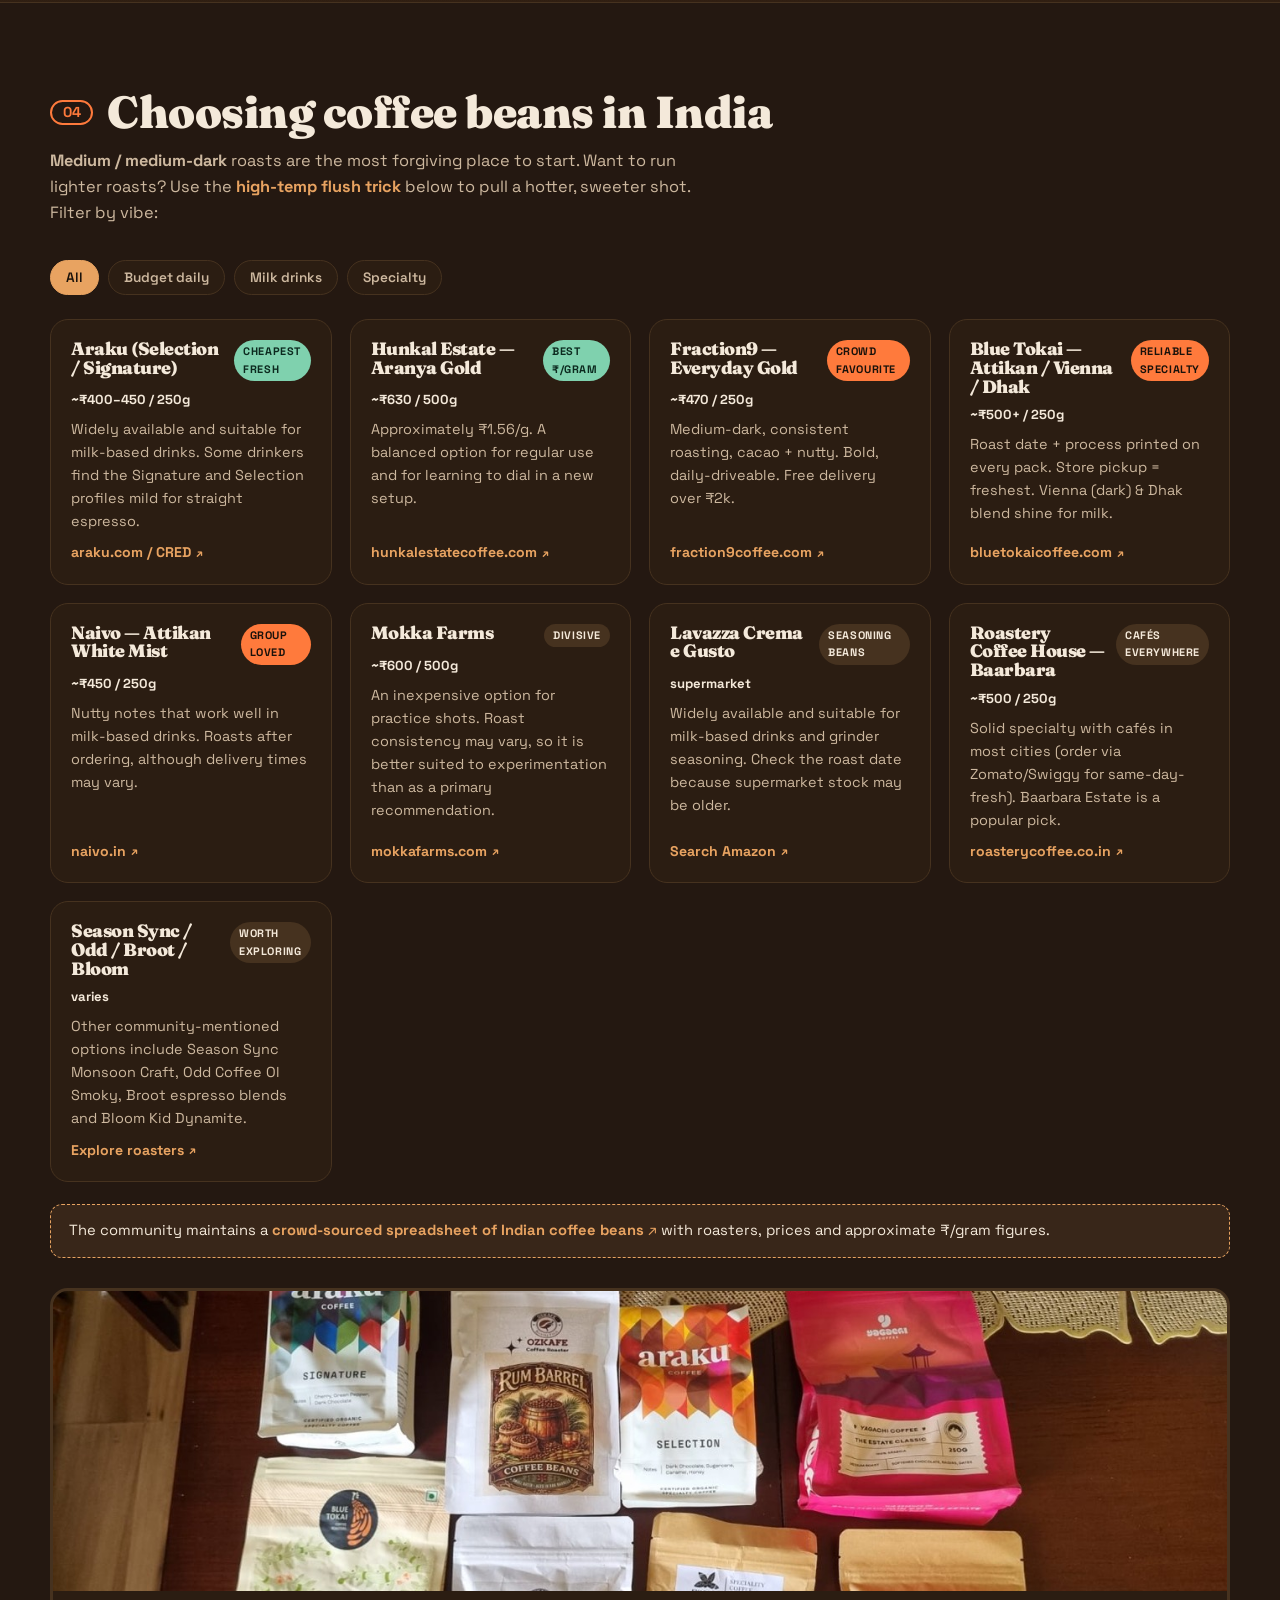
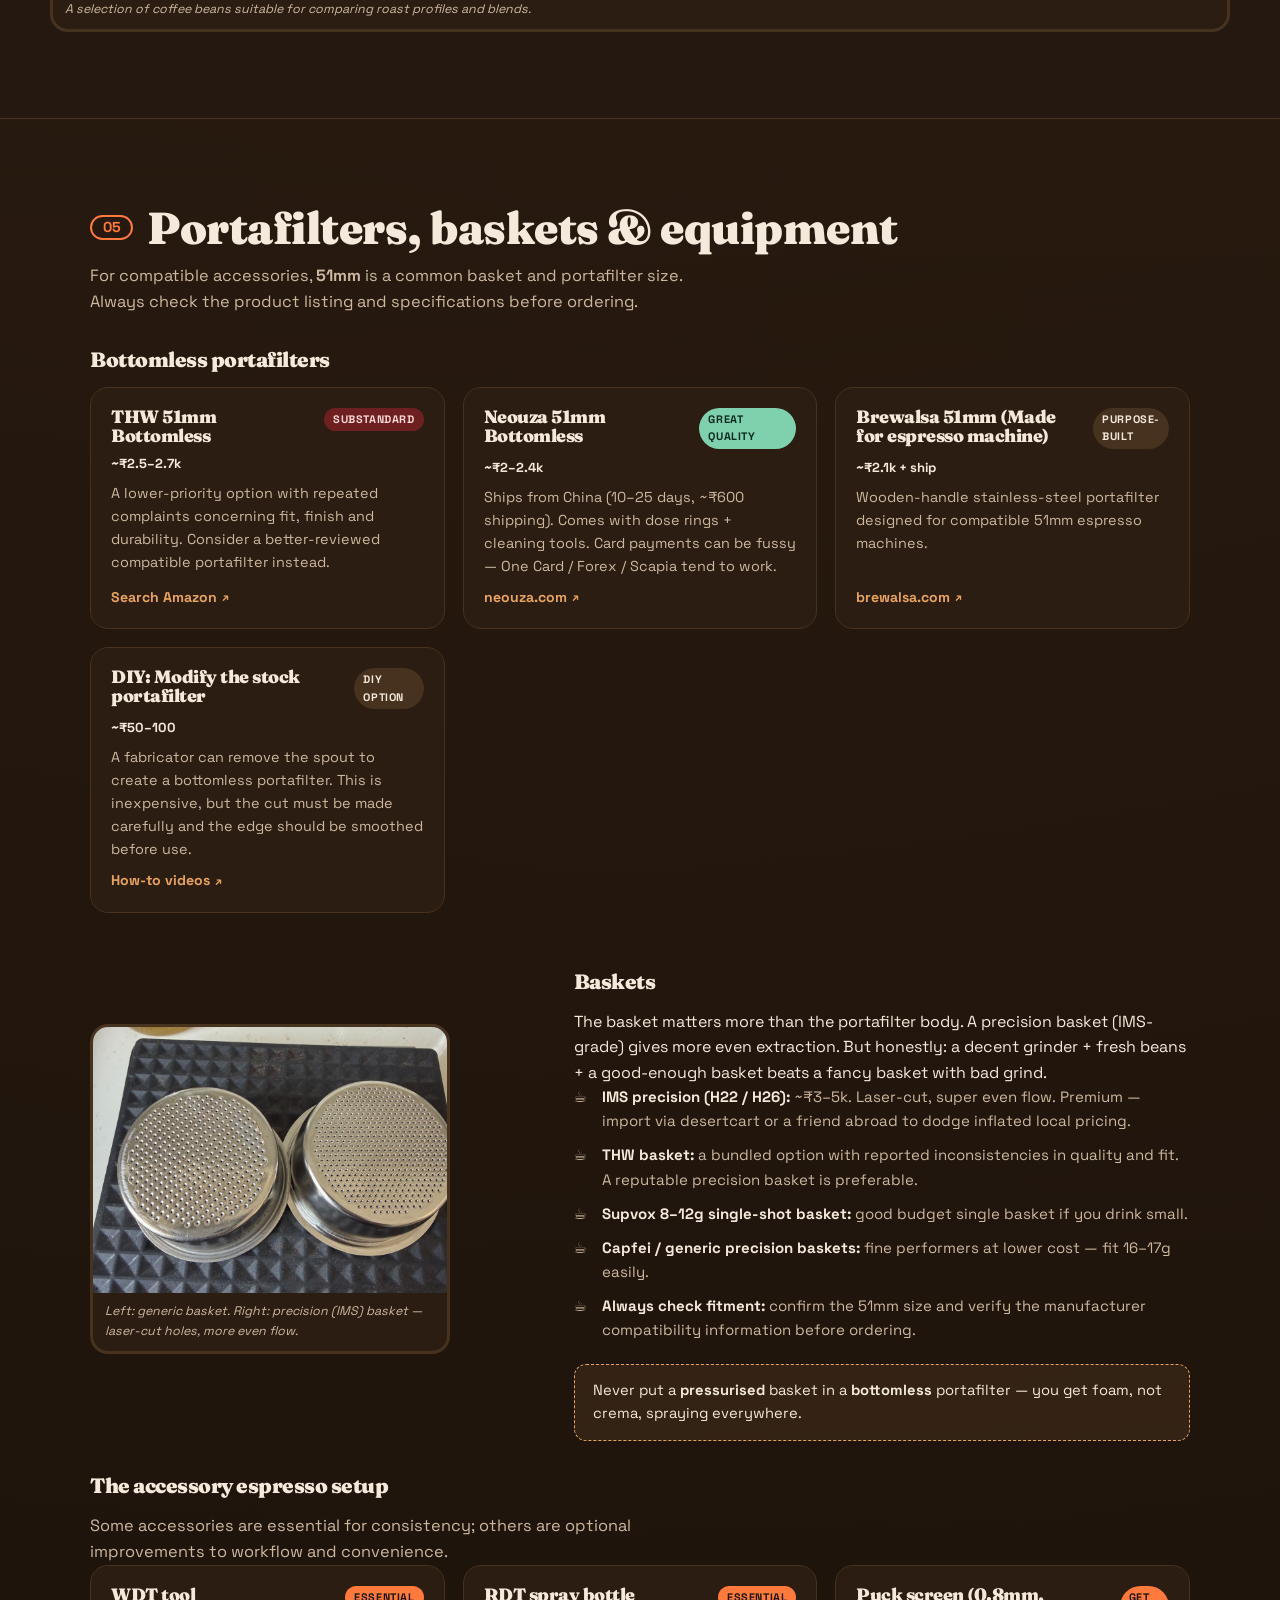
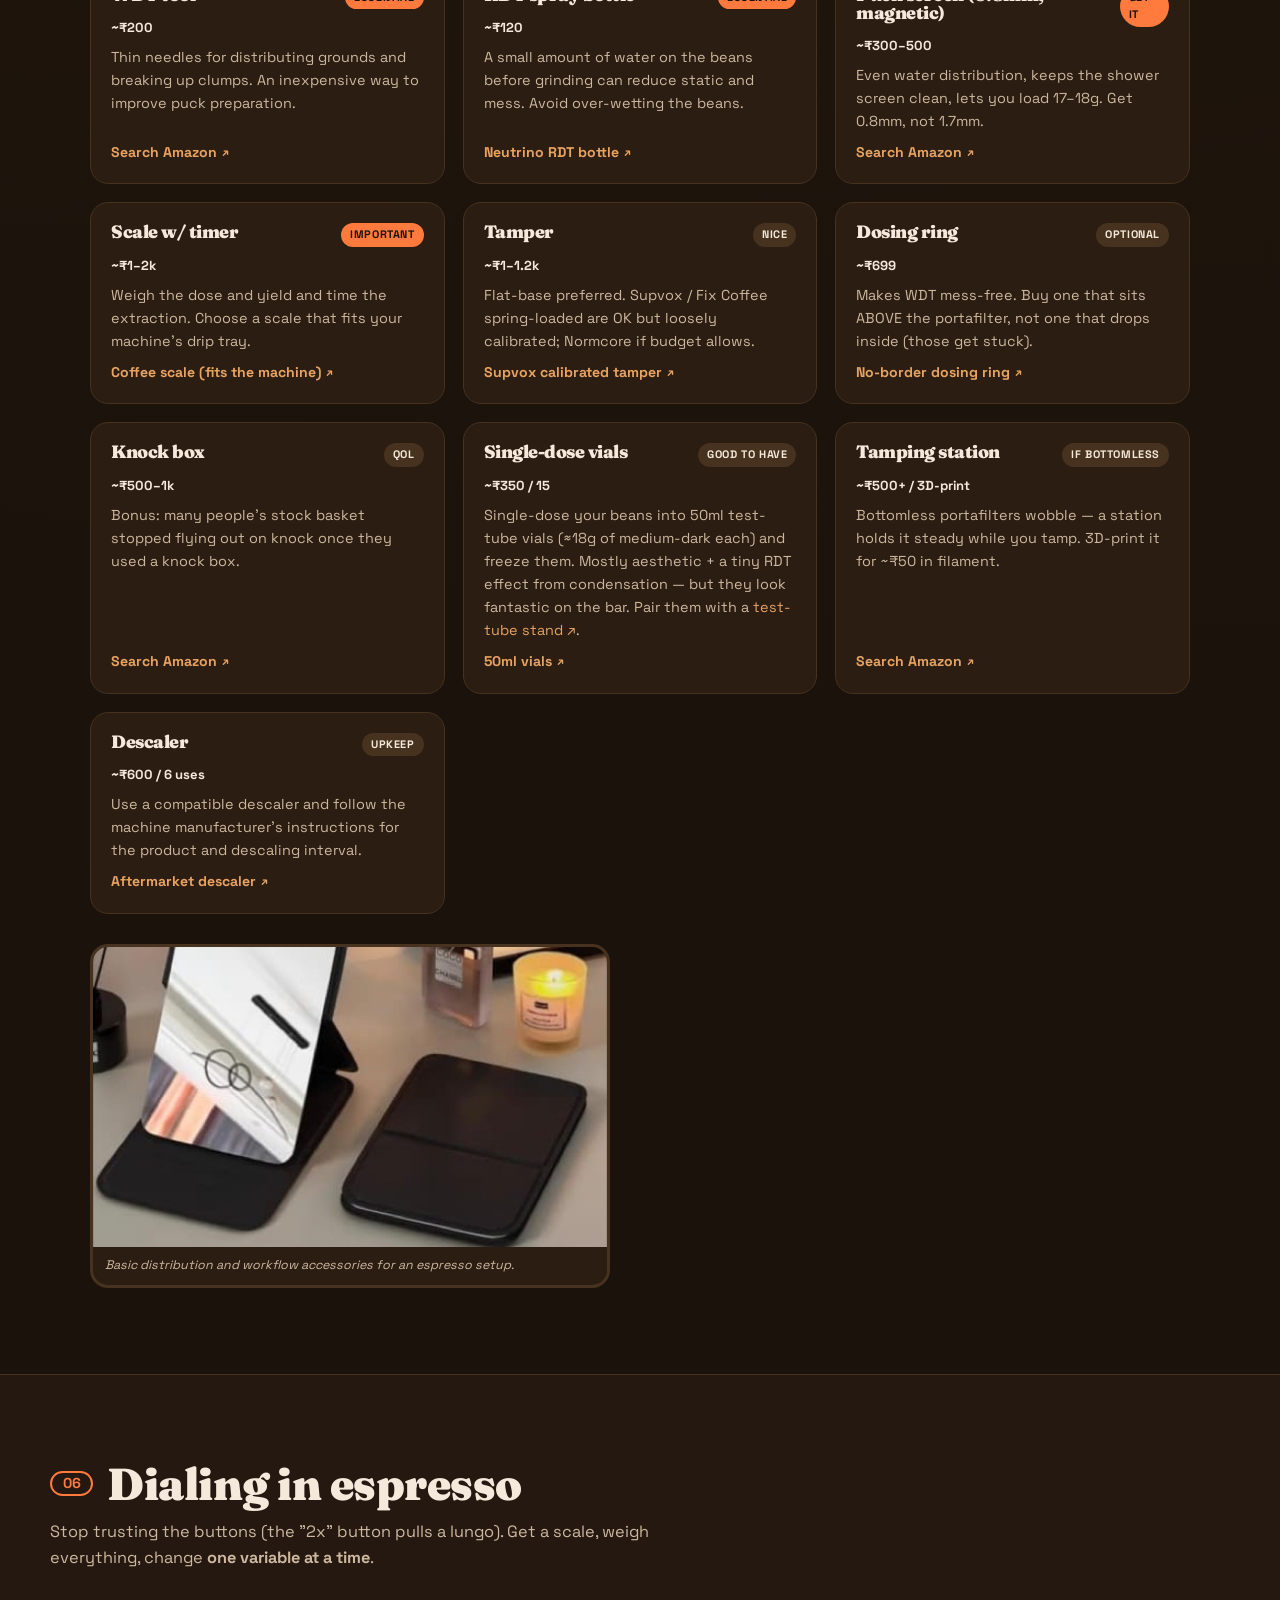
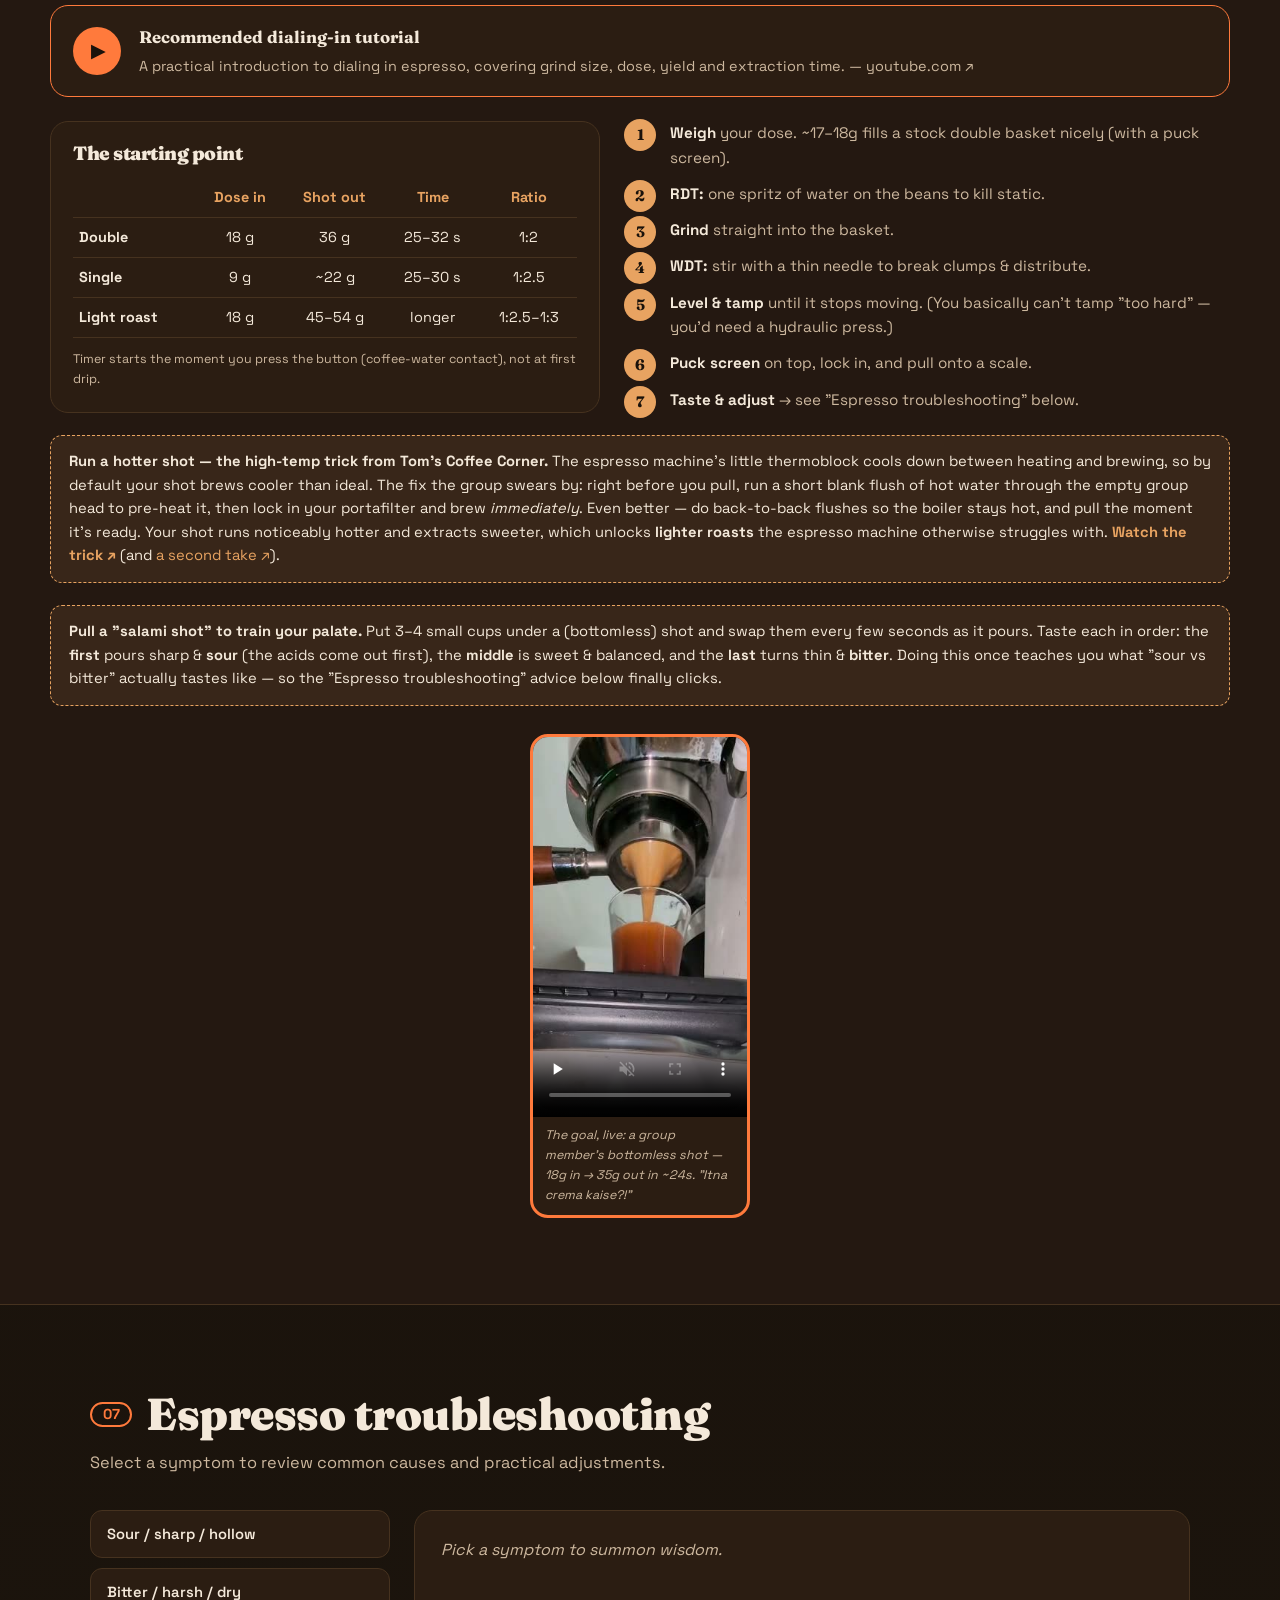
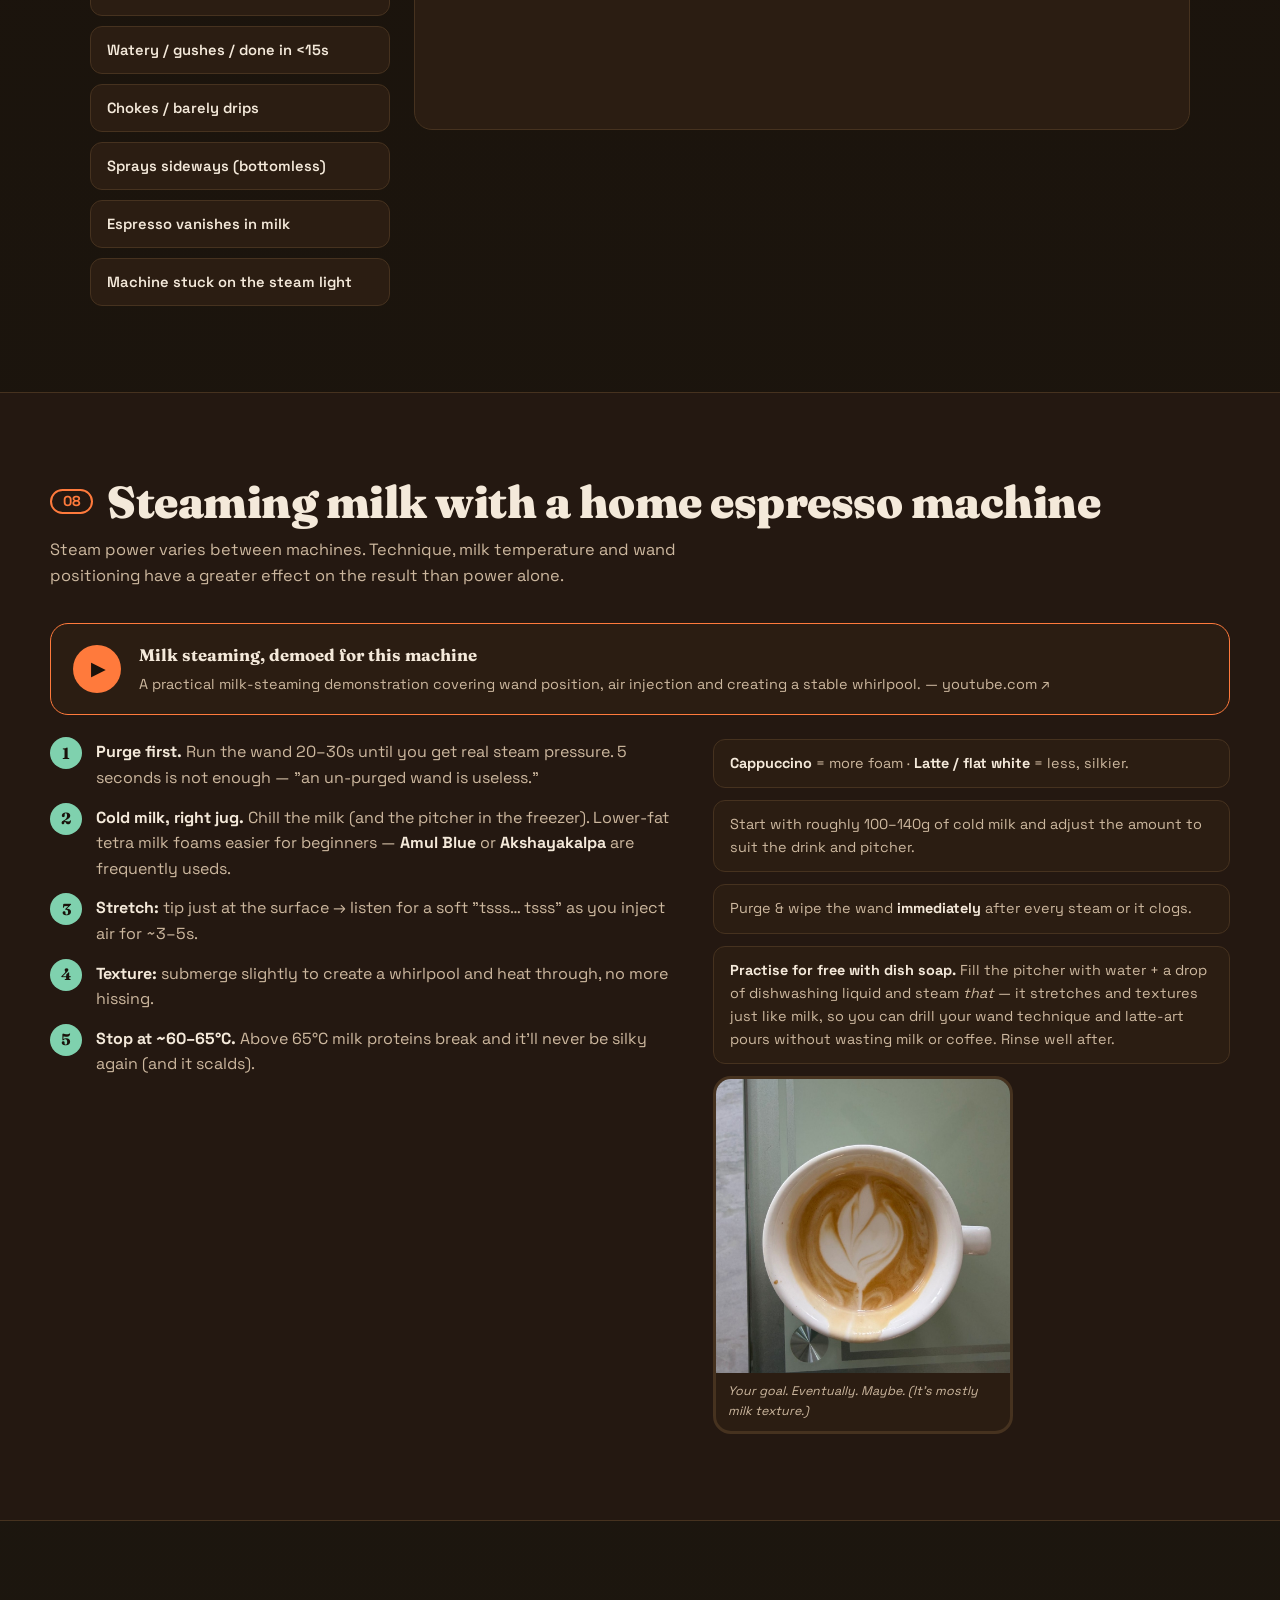
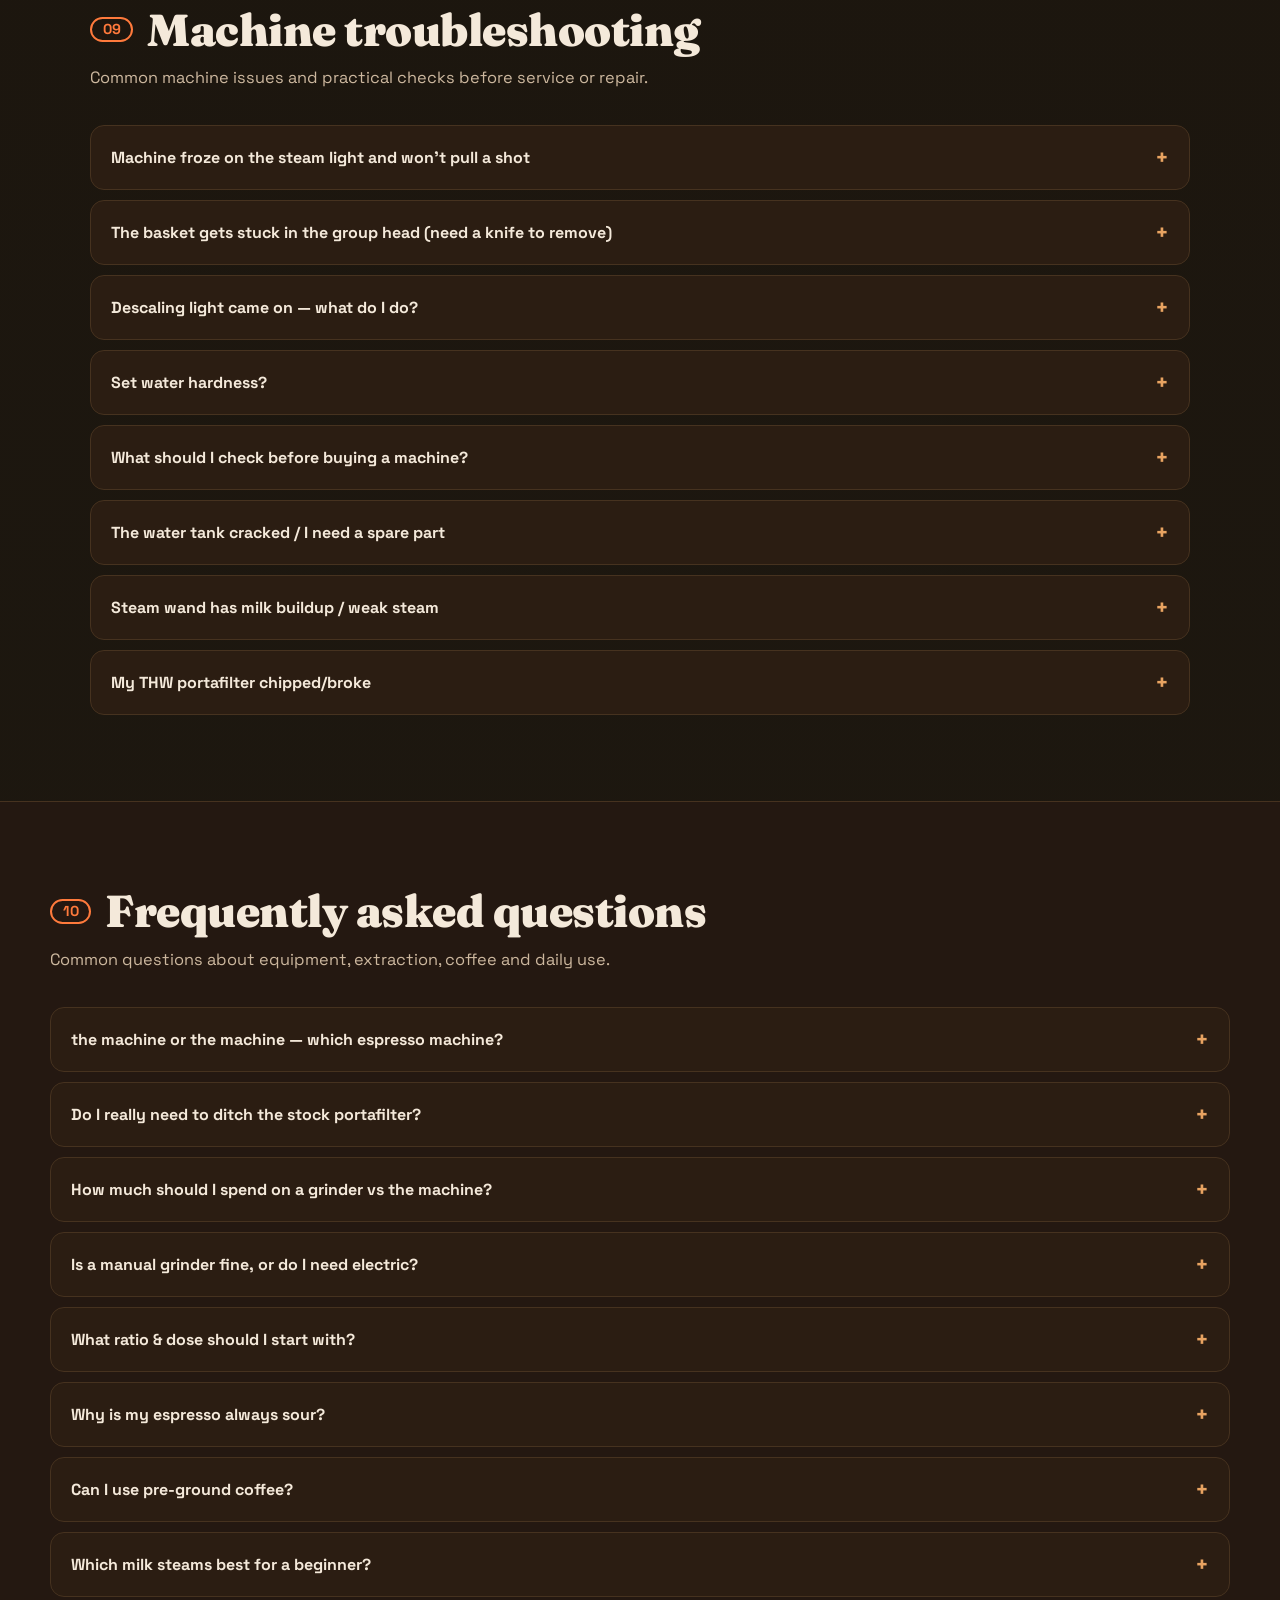
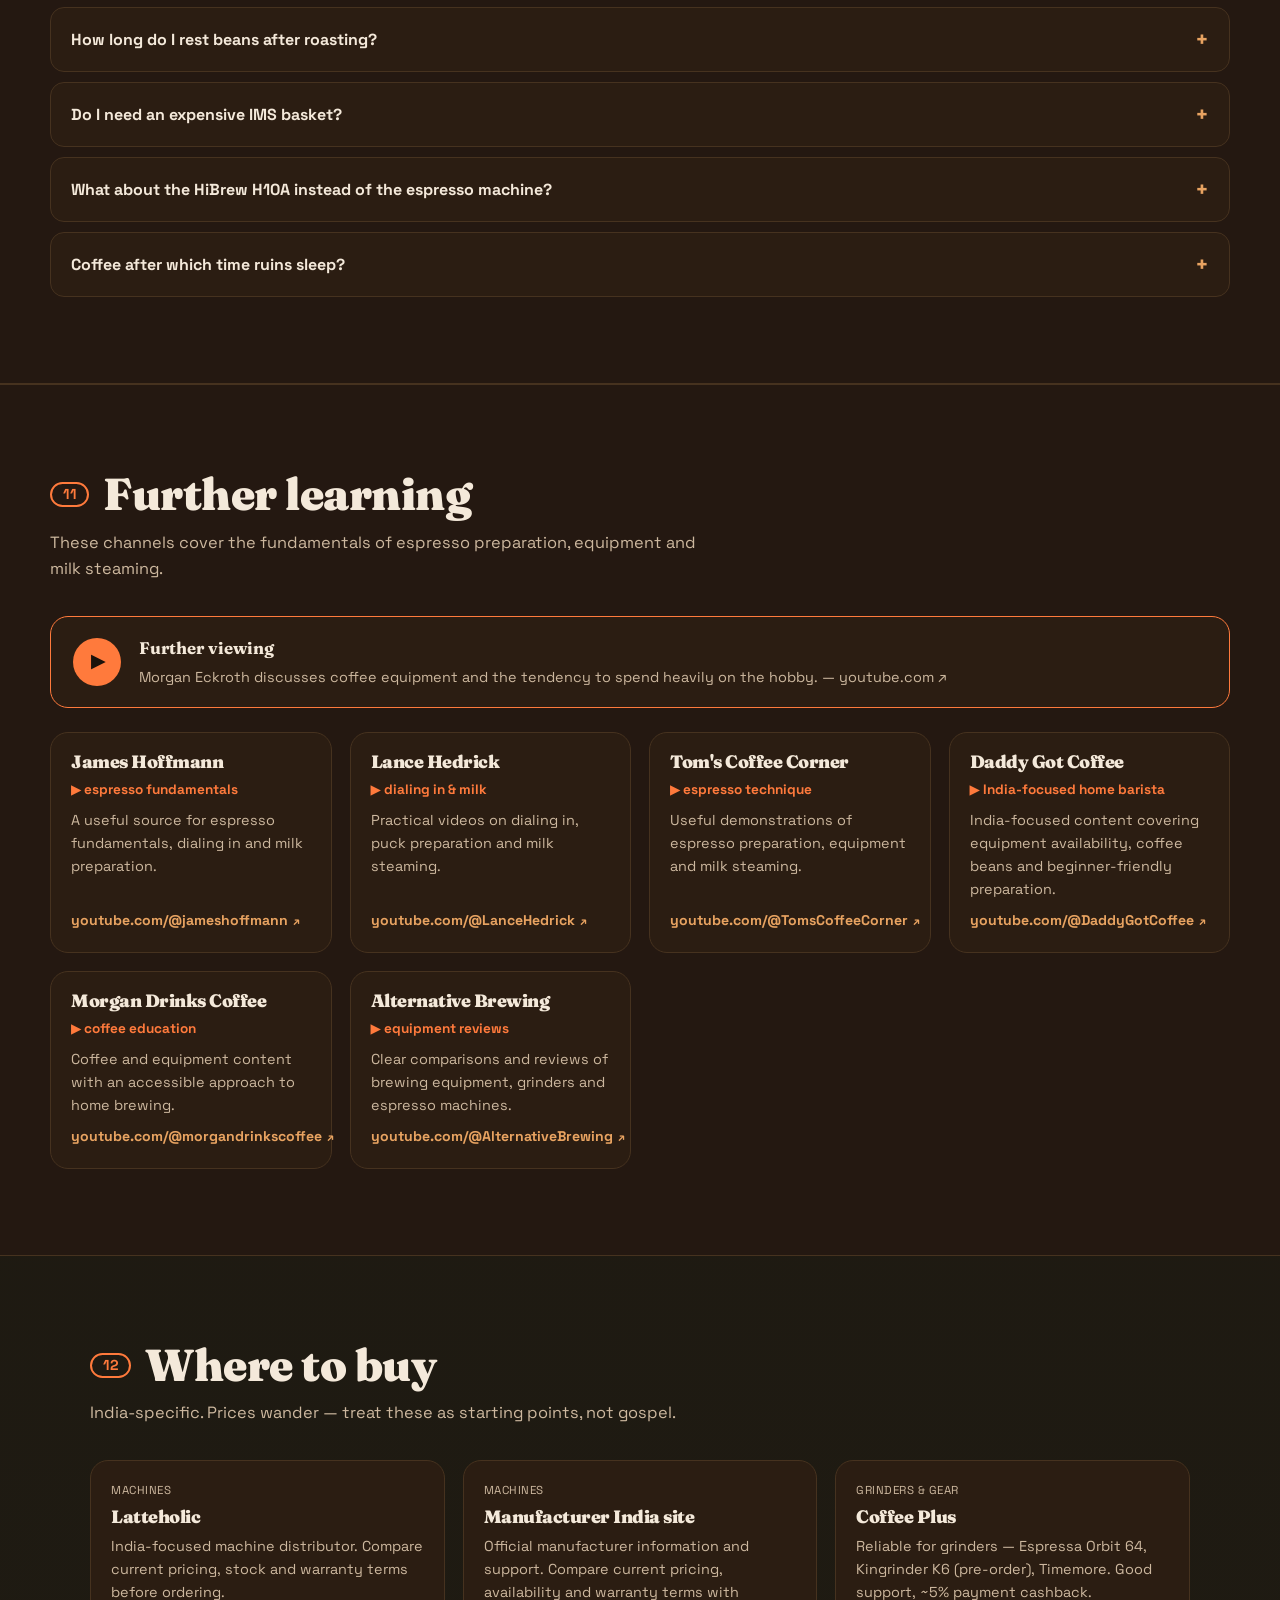
==== commit 7bb45579: "Finish 9BS website text audit" ====
--- a/9bs-site/index.html
+++ b/9bs-site/index.html
@@ -24,7 +24,7 @@
 <div class="scroll-progress" id="scrollProgress" aria-hidden="true"></div>
 <div class="rabbit-runner" id="rabbitRunner" aria-hidden="true">
   <span class="rr-bun"></span>
-  <b class="rr-pct" id="rabbitRunnerPct">0% down the hole</b>
+  <b class="rr-pct" id="rabbitRunnerPct">0% complete</b>
 </div>
 
 <!-- NAV -->
@@ -341,7 +341,7 @@
   </div>
   <div class="card-grid seller-grid" id="sellerGrid"></div>
 
-  <p class="aside-note"> Budget closer to ₹25k? The group's community view: consider the <b>HiBrew H10A</b> instead — temp control, pressure gauge, stronger steam, 3 baskets in the box. "Don't buy an espresso machine if you can spend 25k." But the espresso machine is the better-supported, more-moddable, more-fun entry point.</p>
+  <p class="aside-note"> If your budget is around ₹25k, the <b>HiBrew H10A</b> is another option to consider, particularly if temperature control, a pressure gauge and stronger steam performance are priorities. Compare specifications, current pricing and warranty terms before buying.</p>
 </section>
 
 <!-- MODS / NERD -->
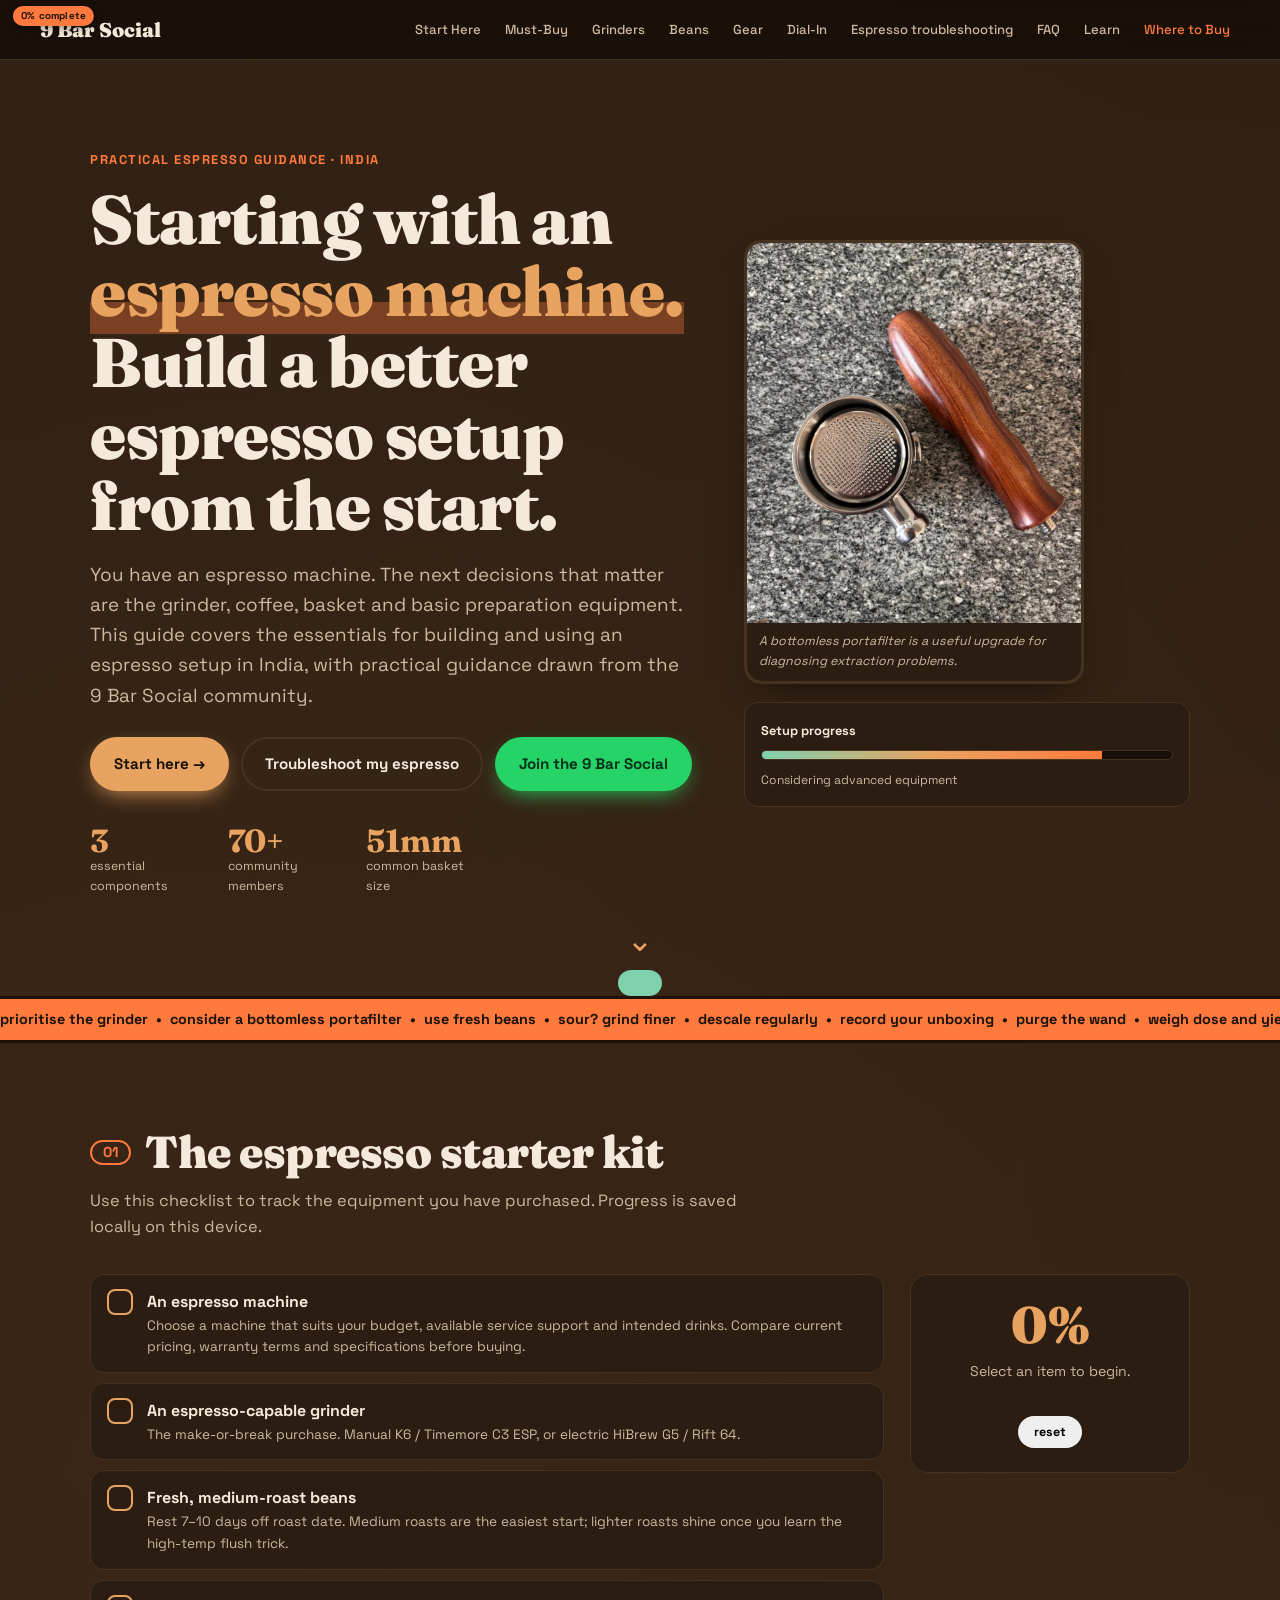
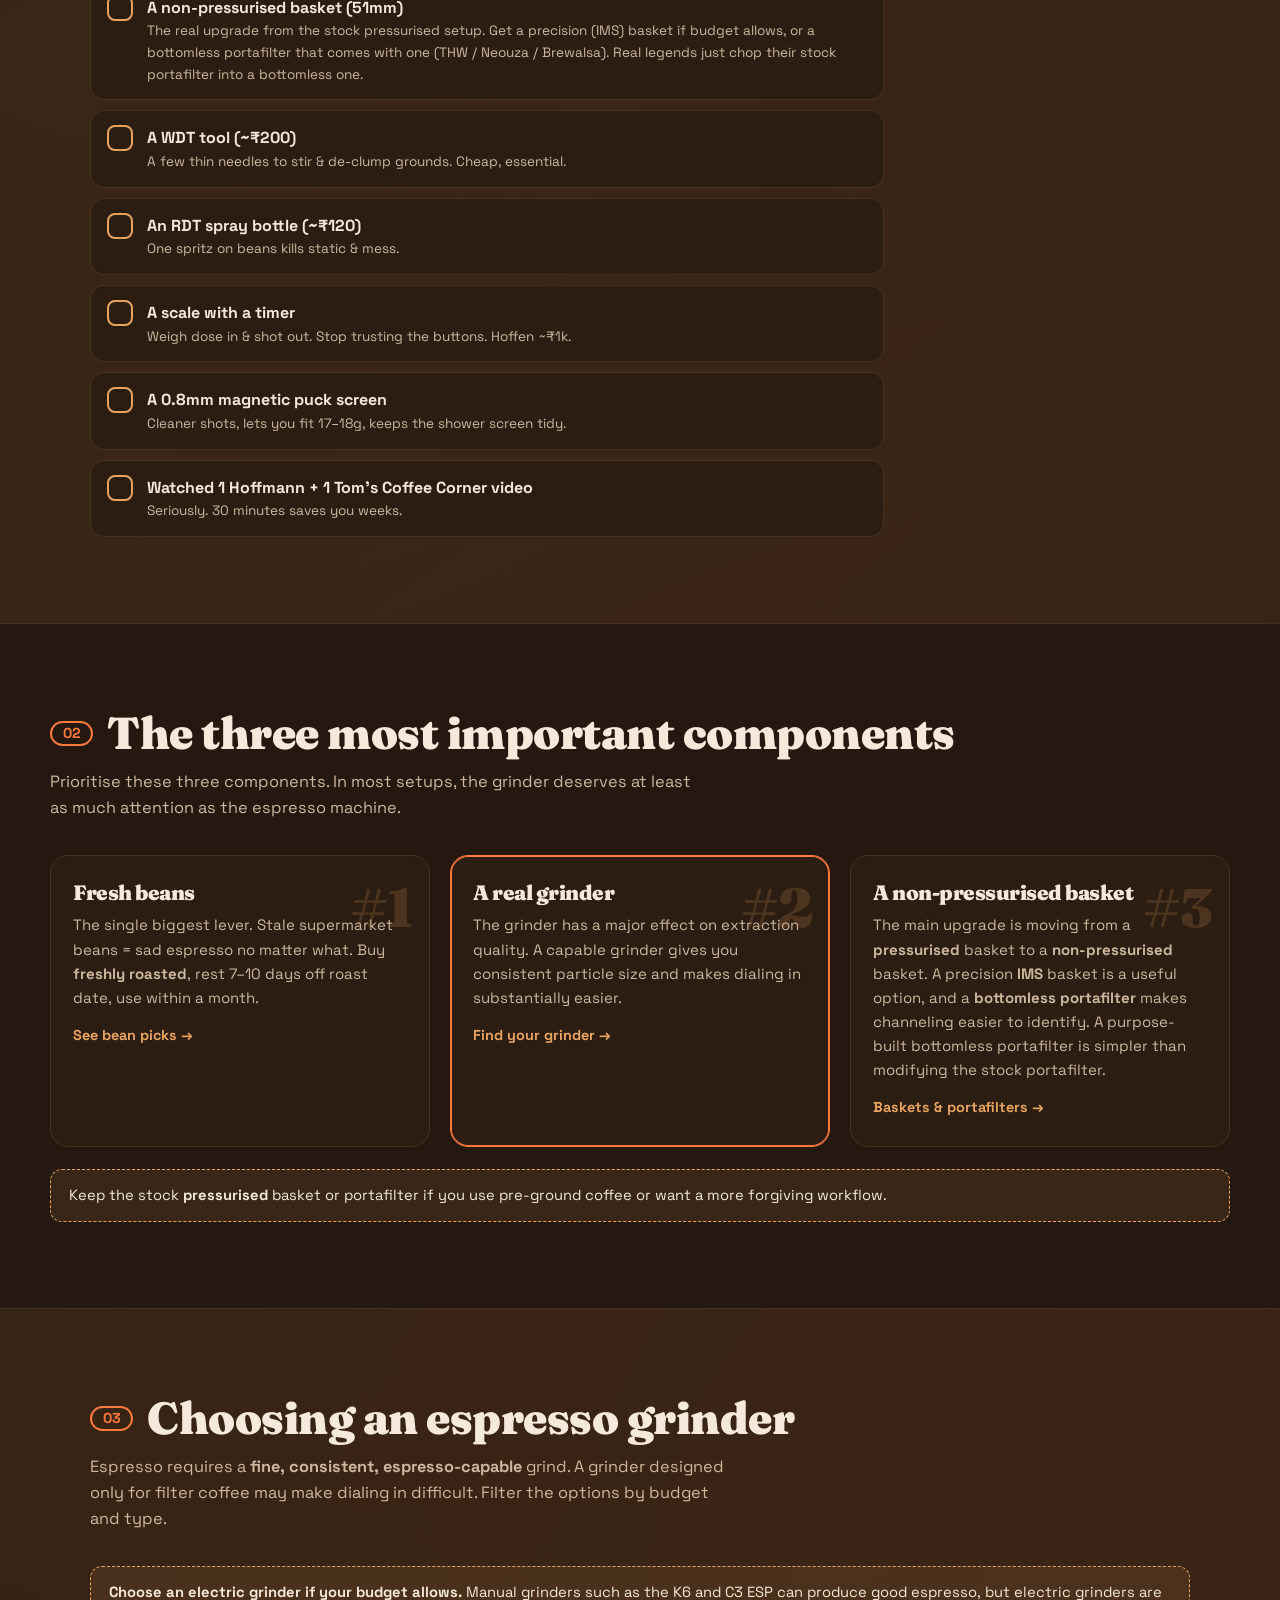
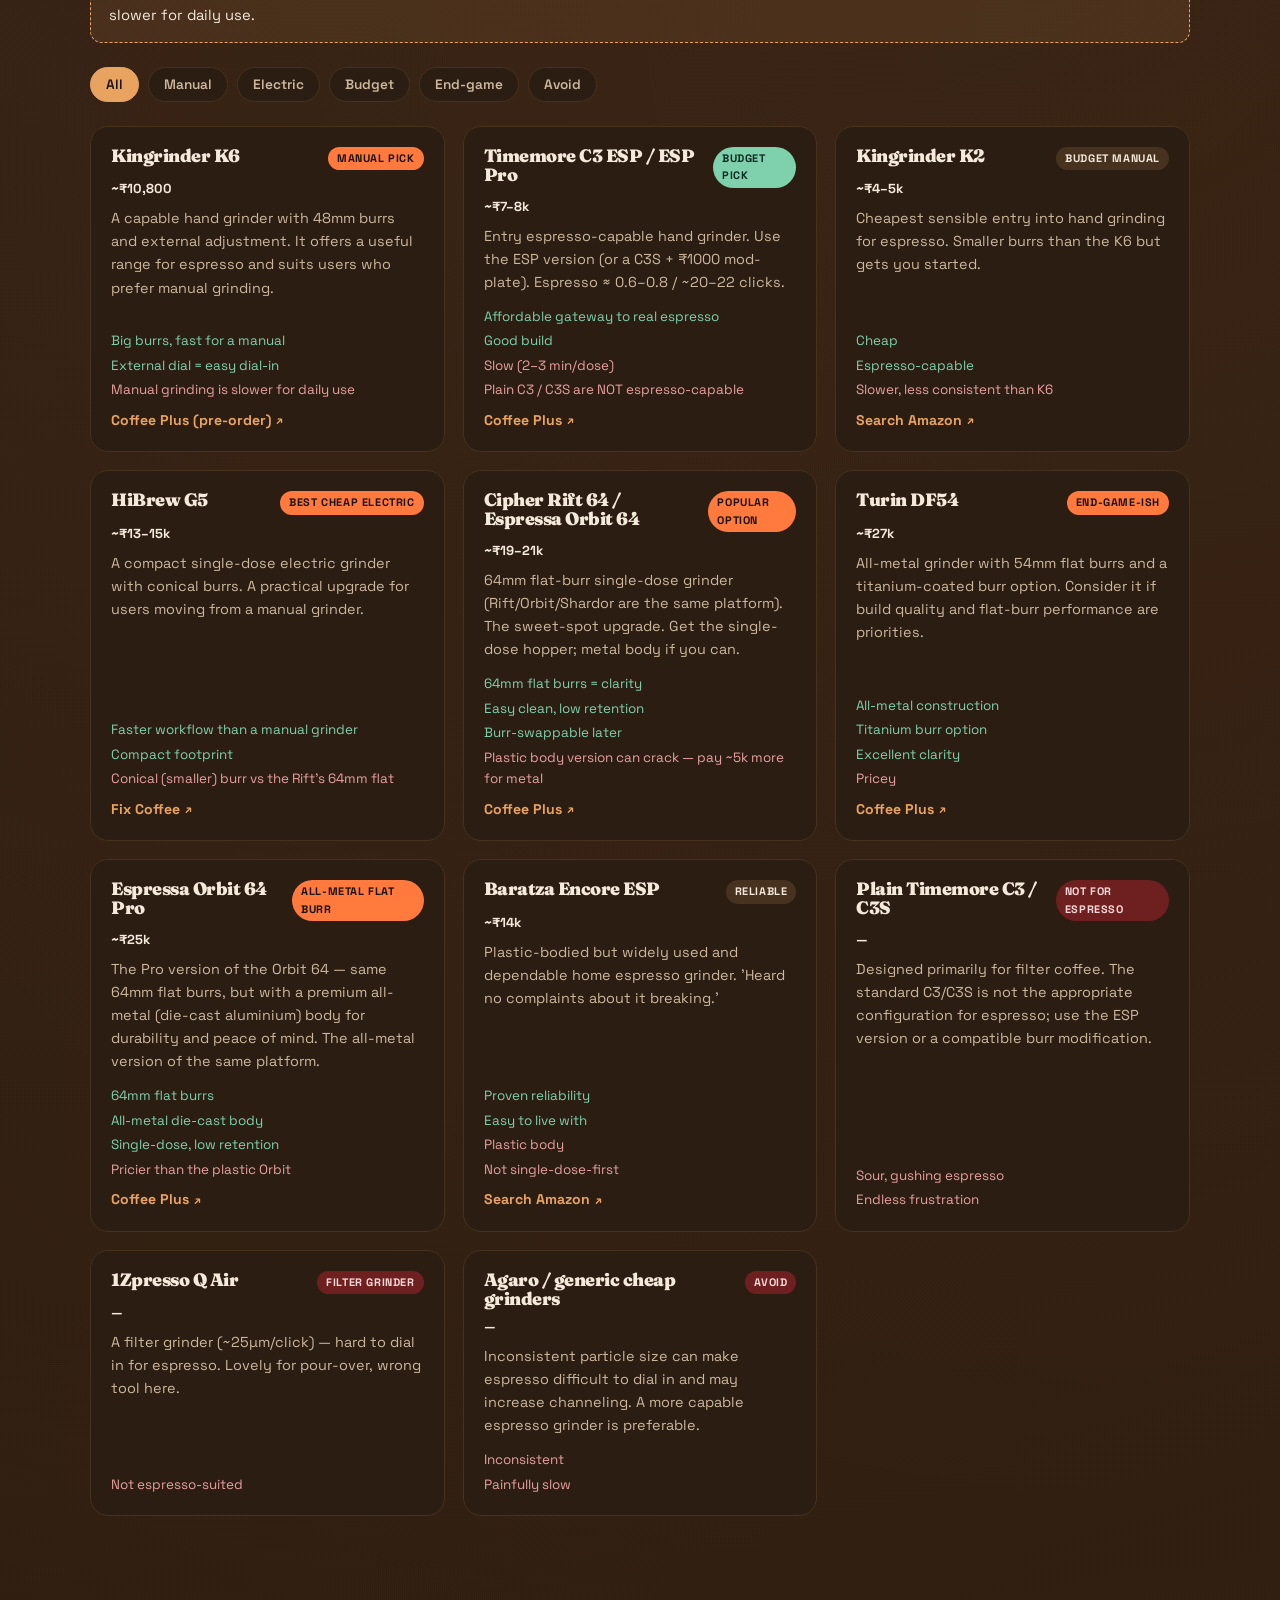
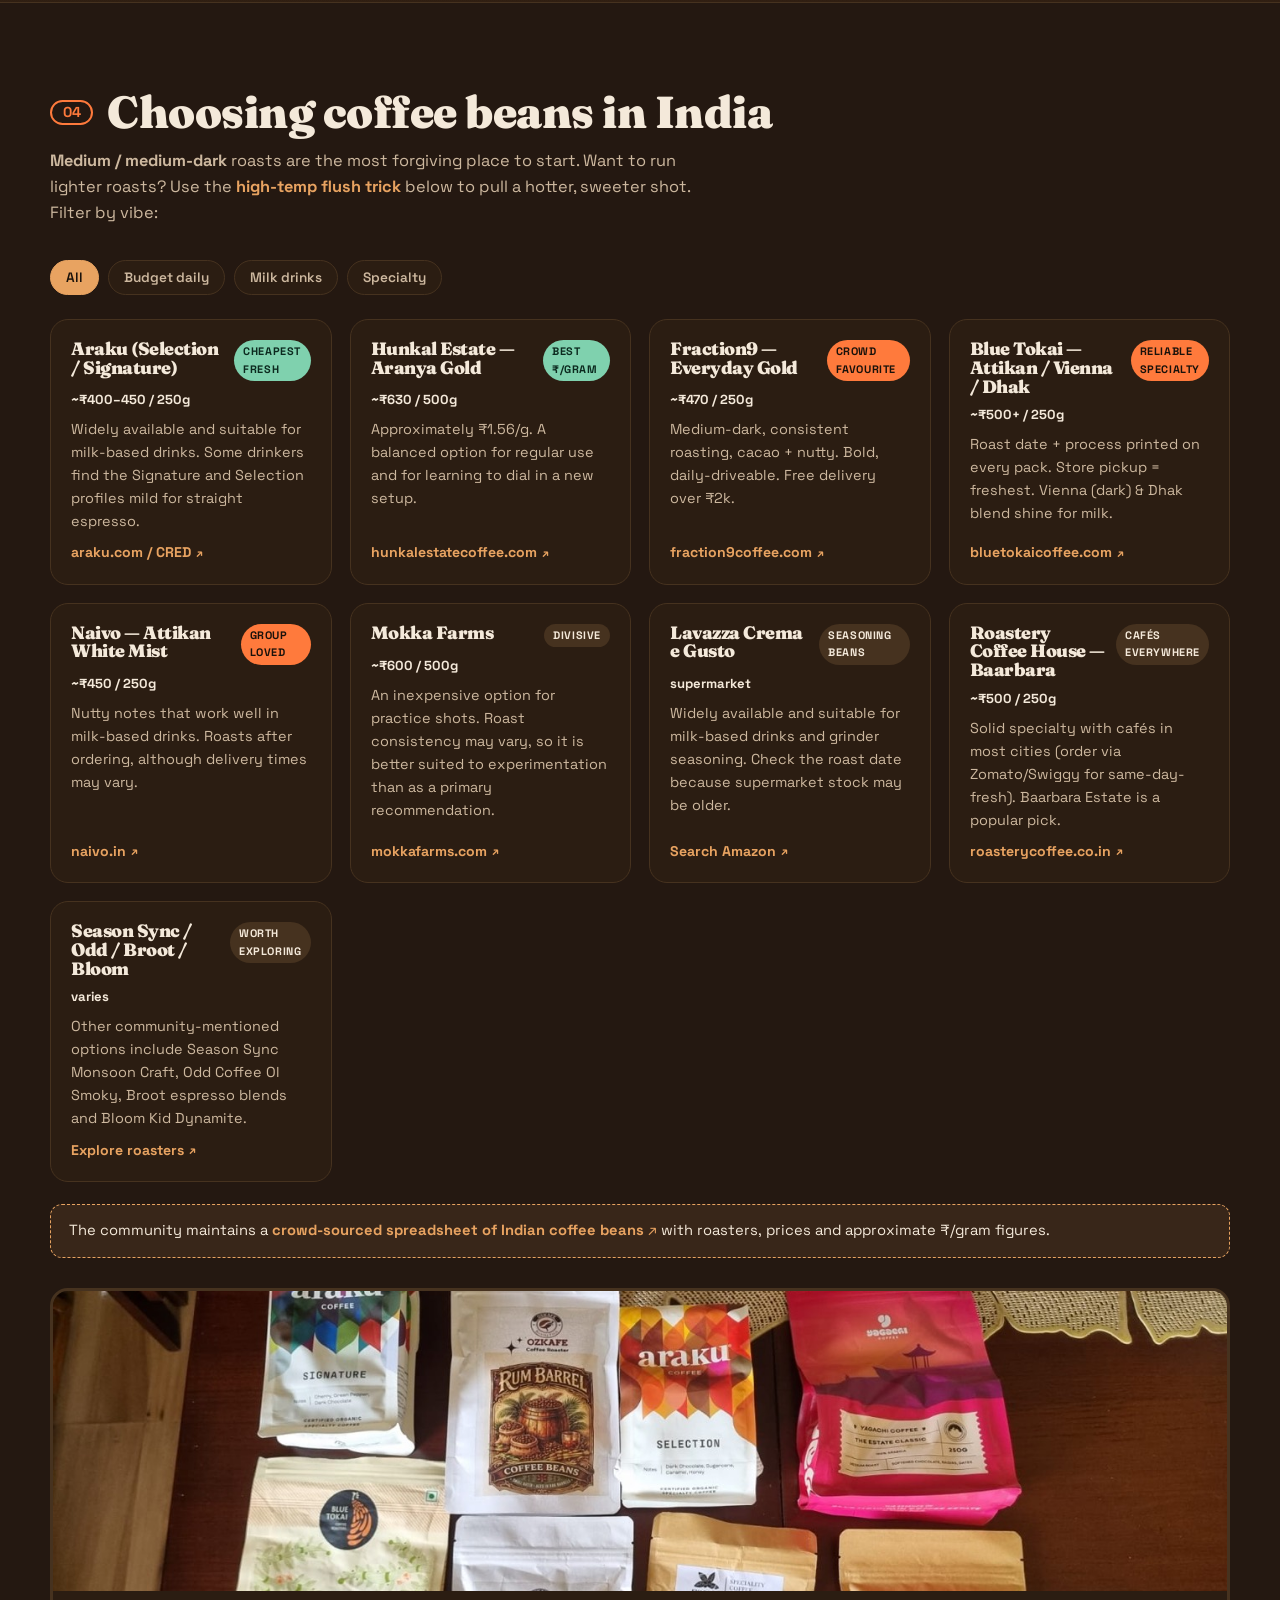
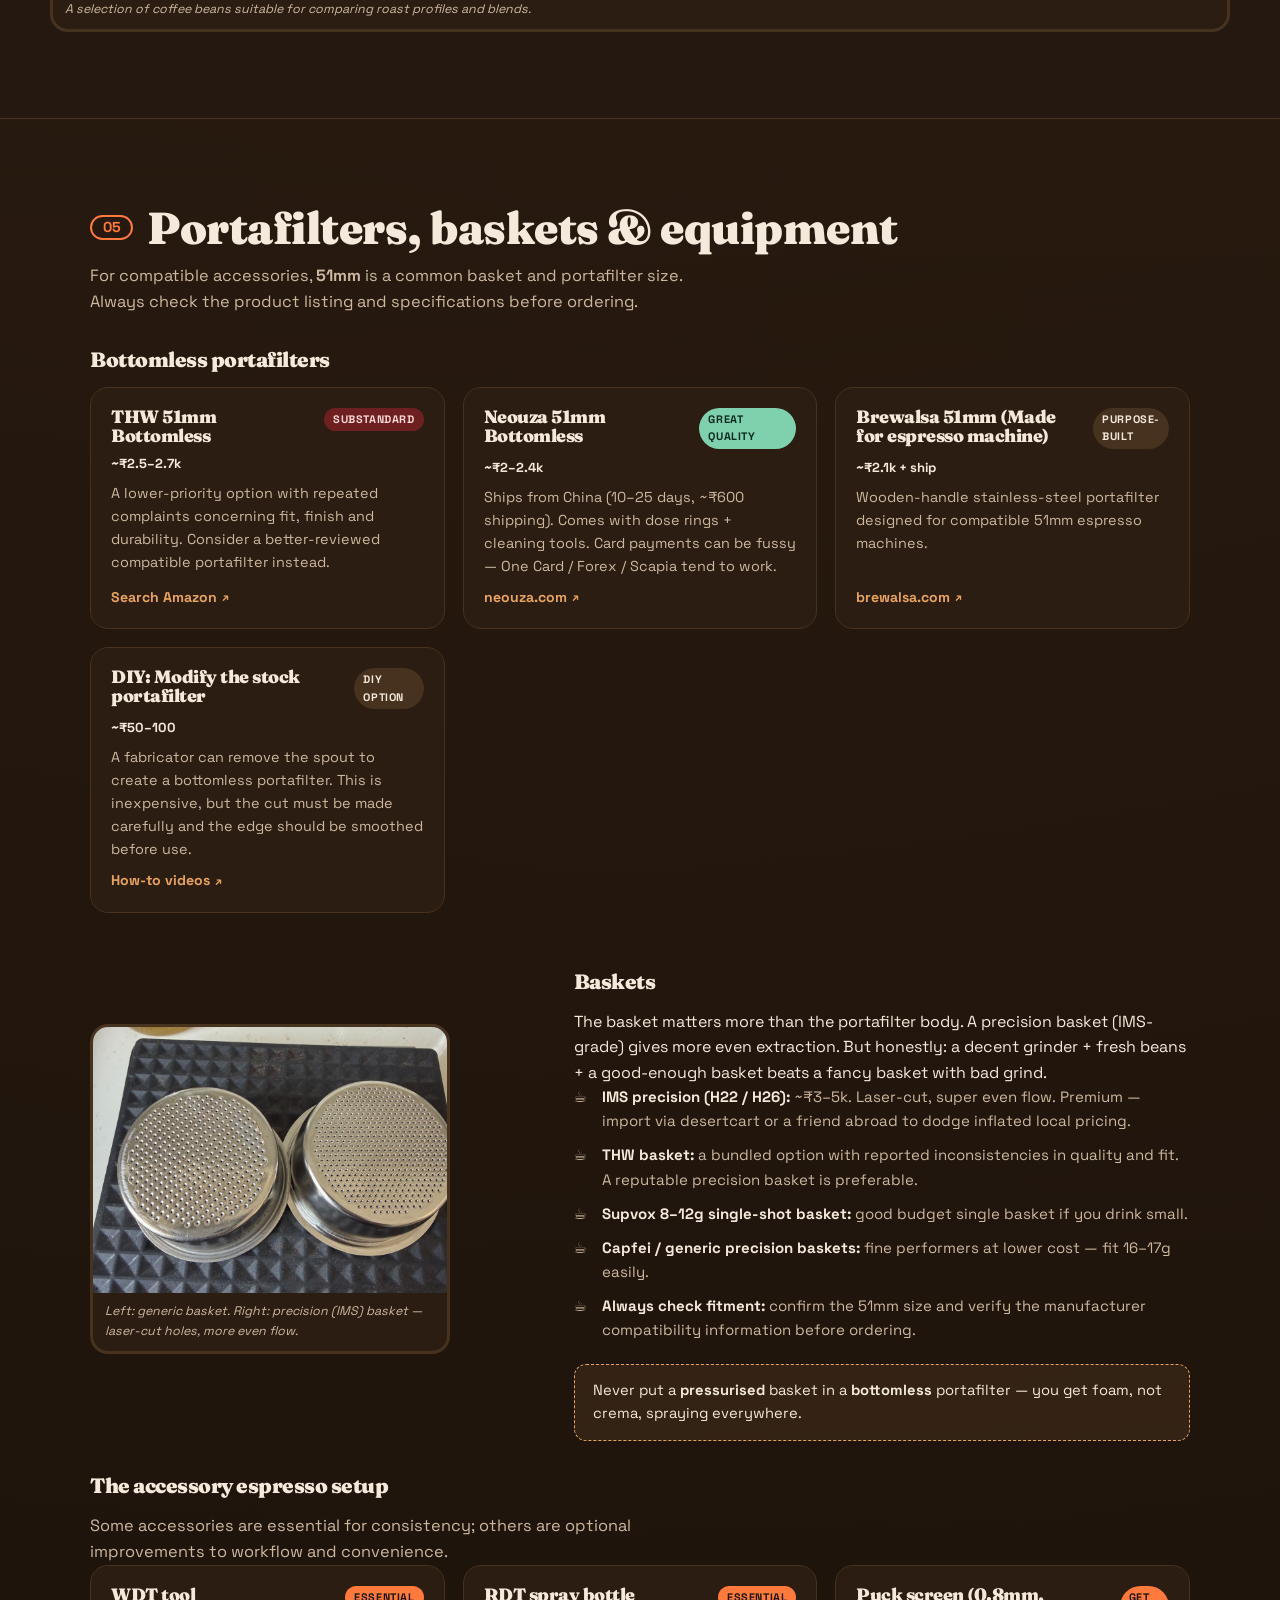
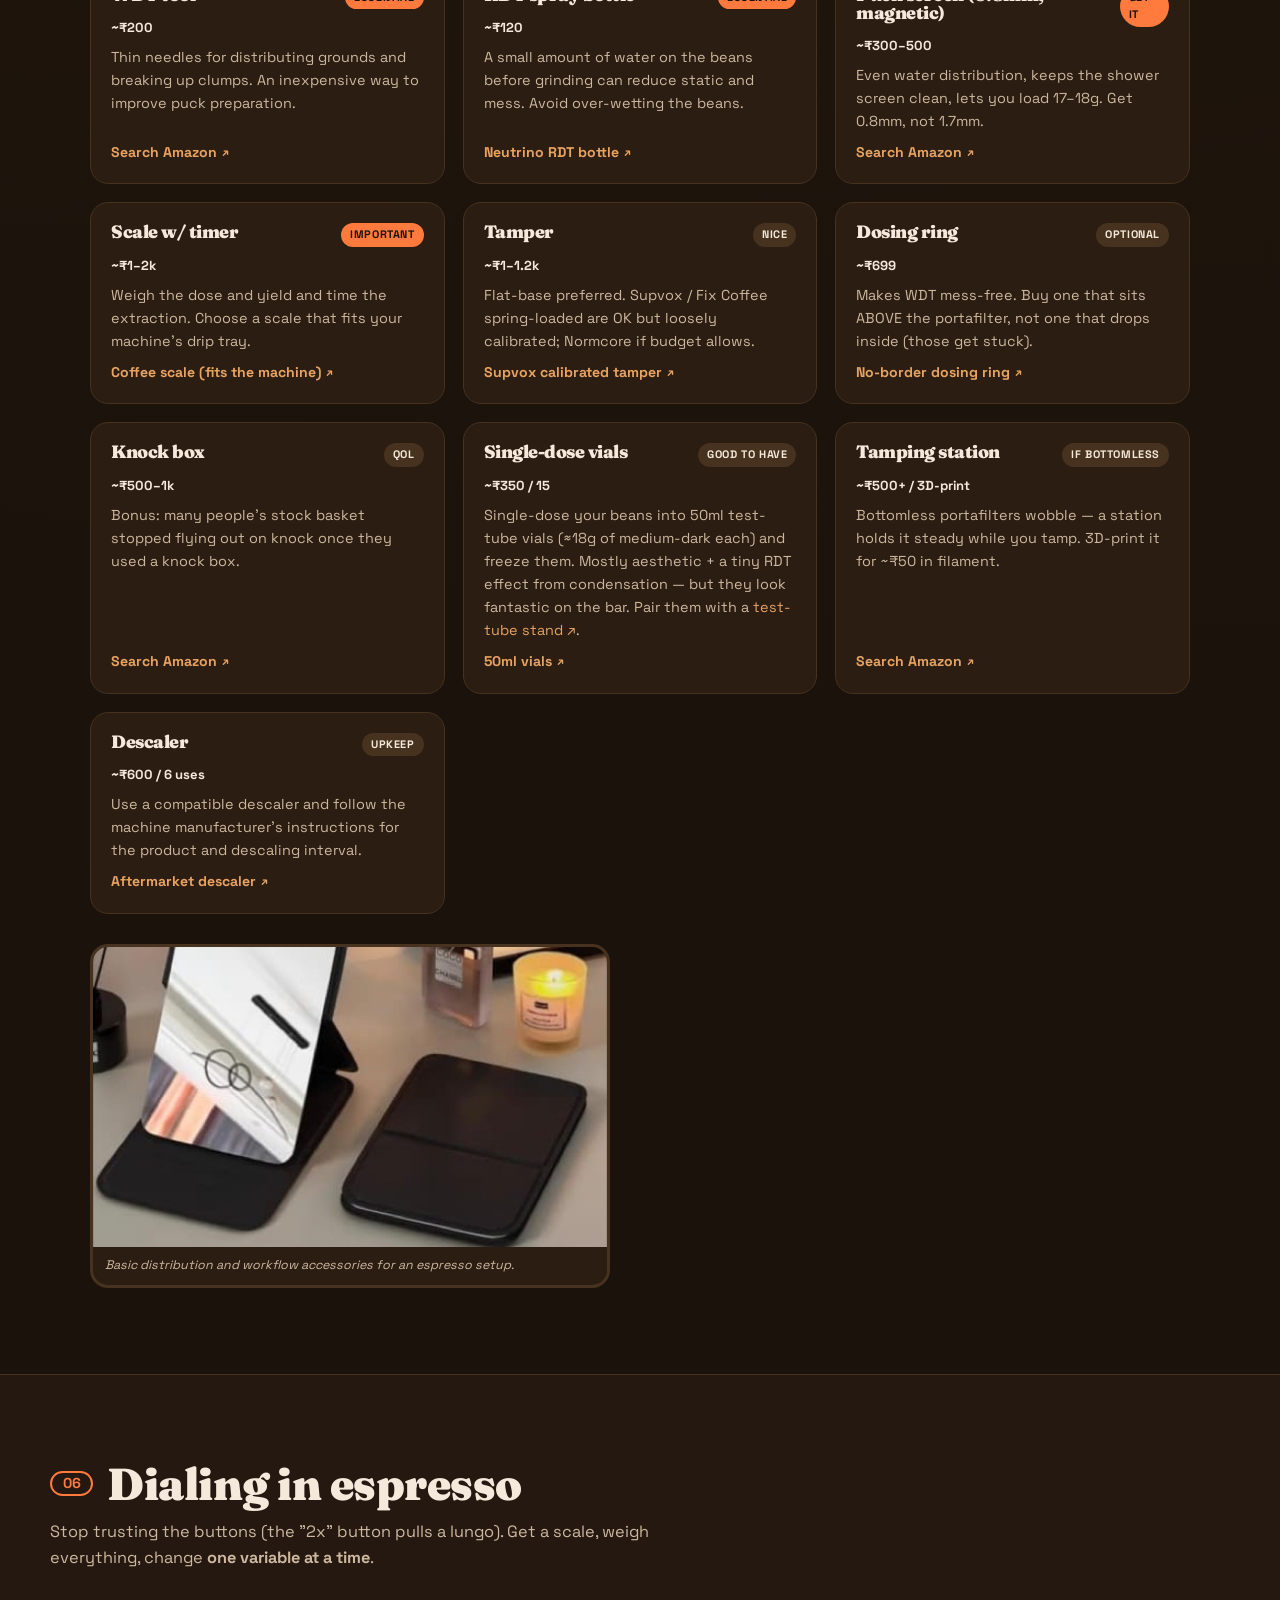
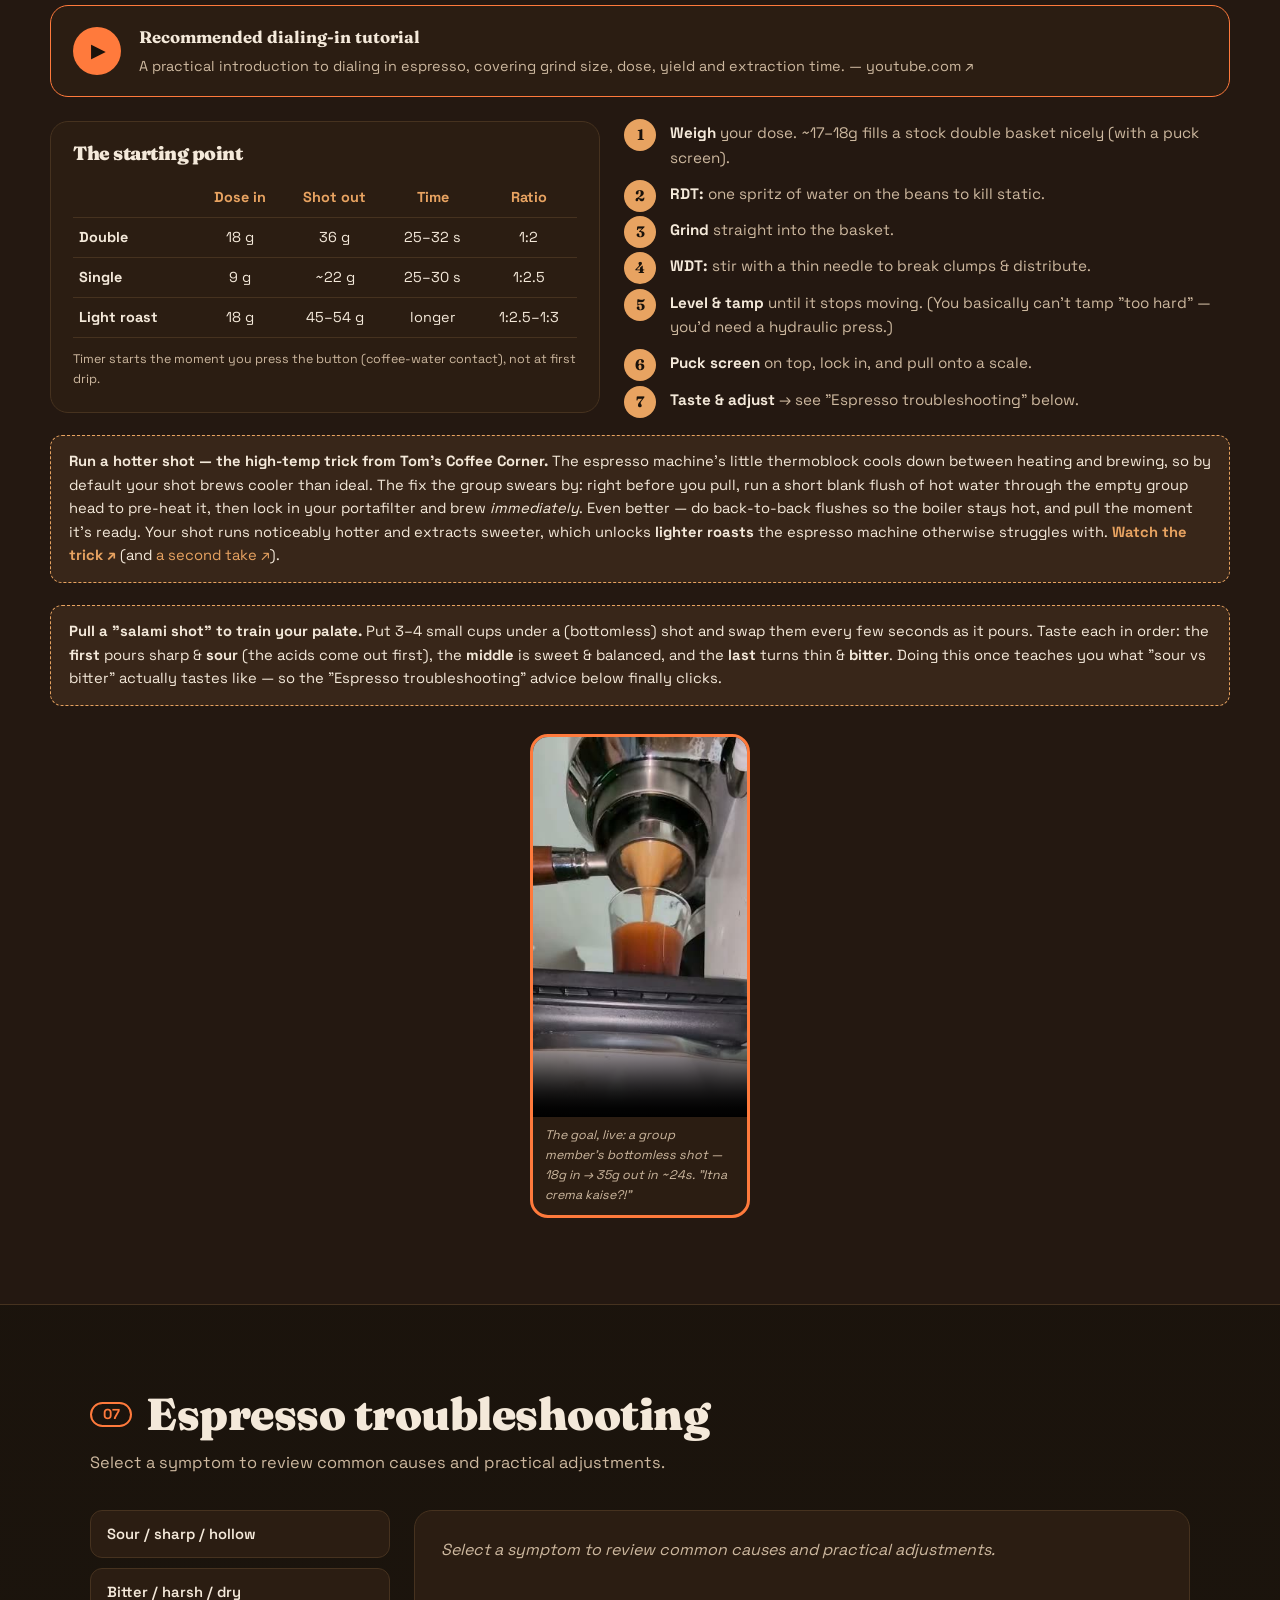
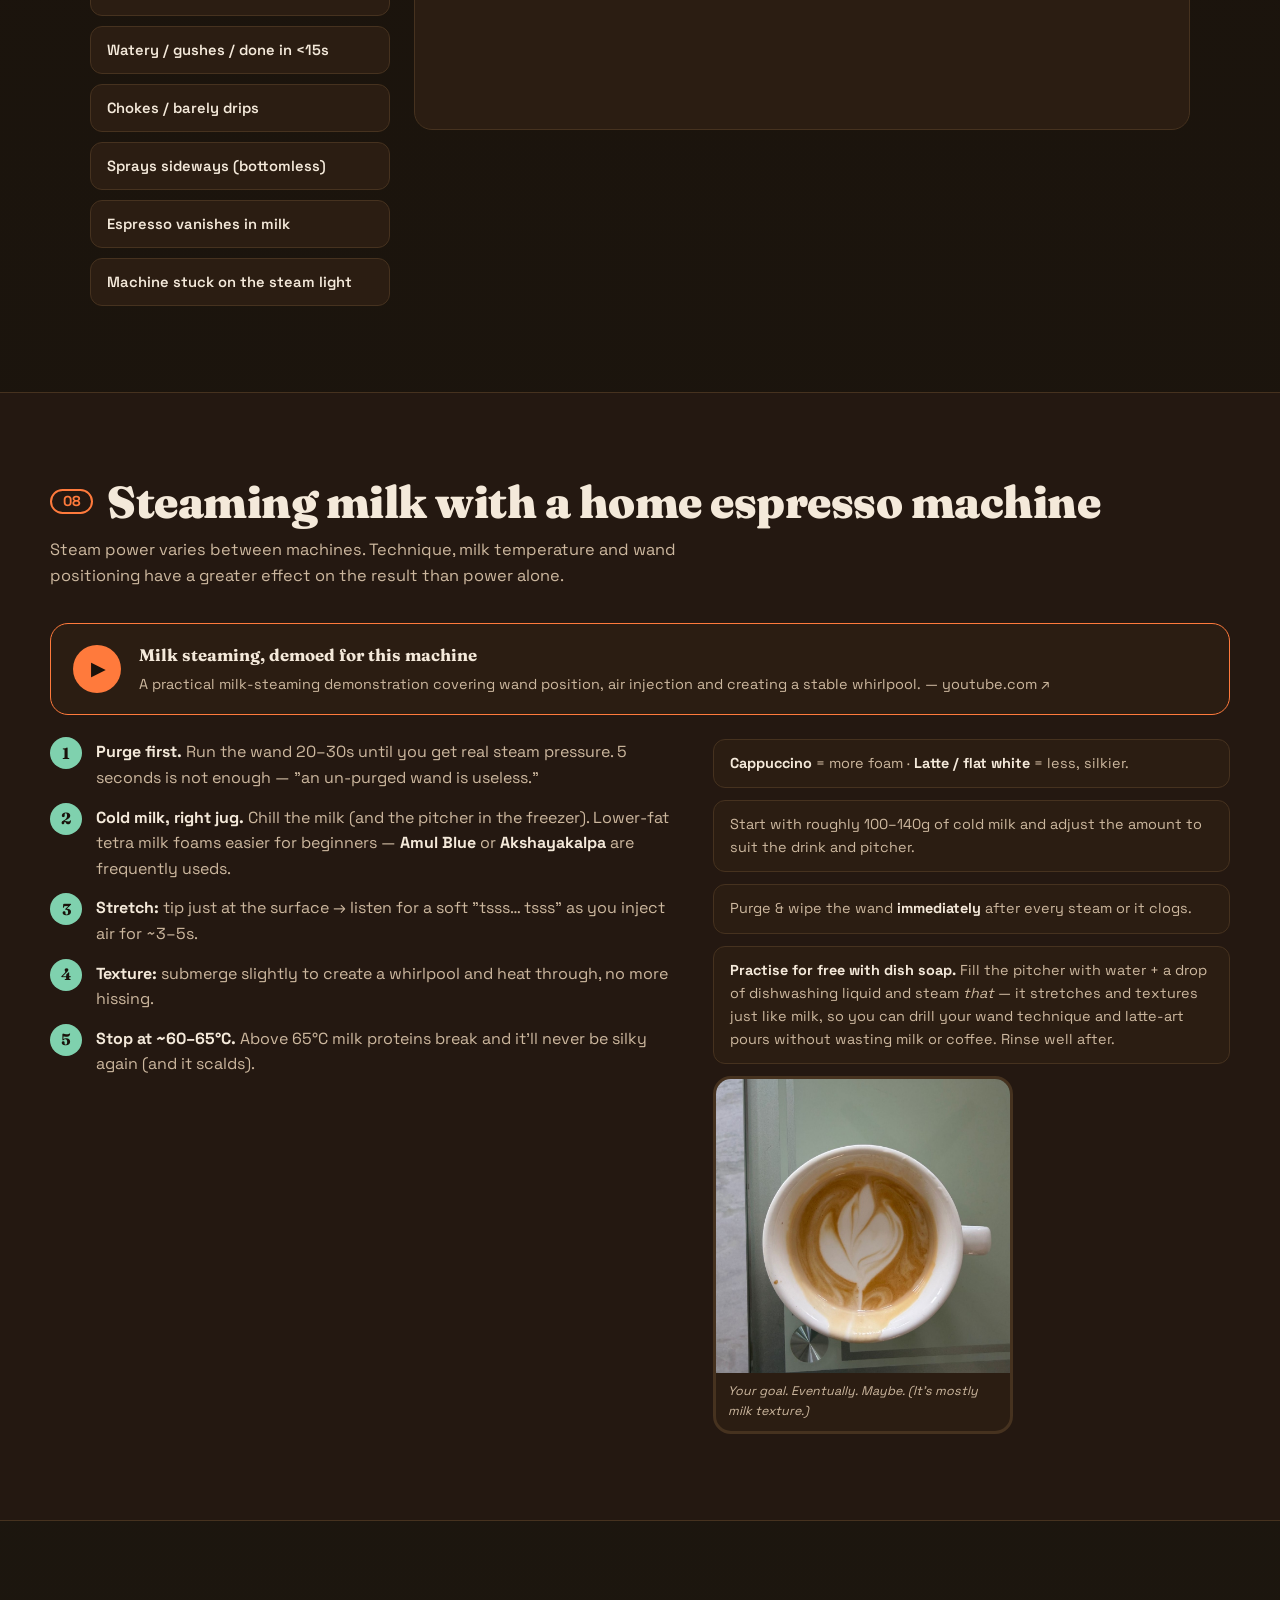
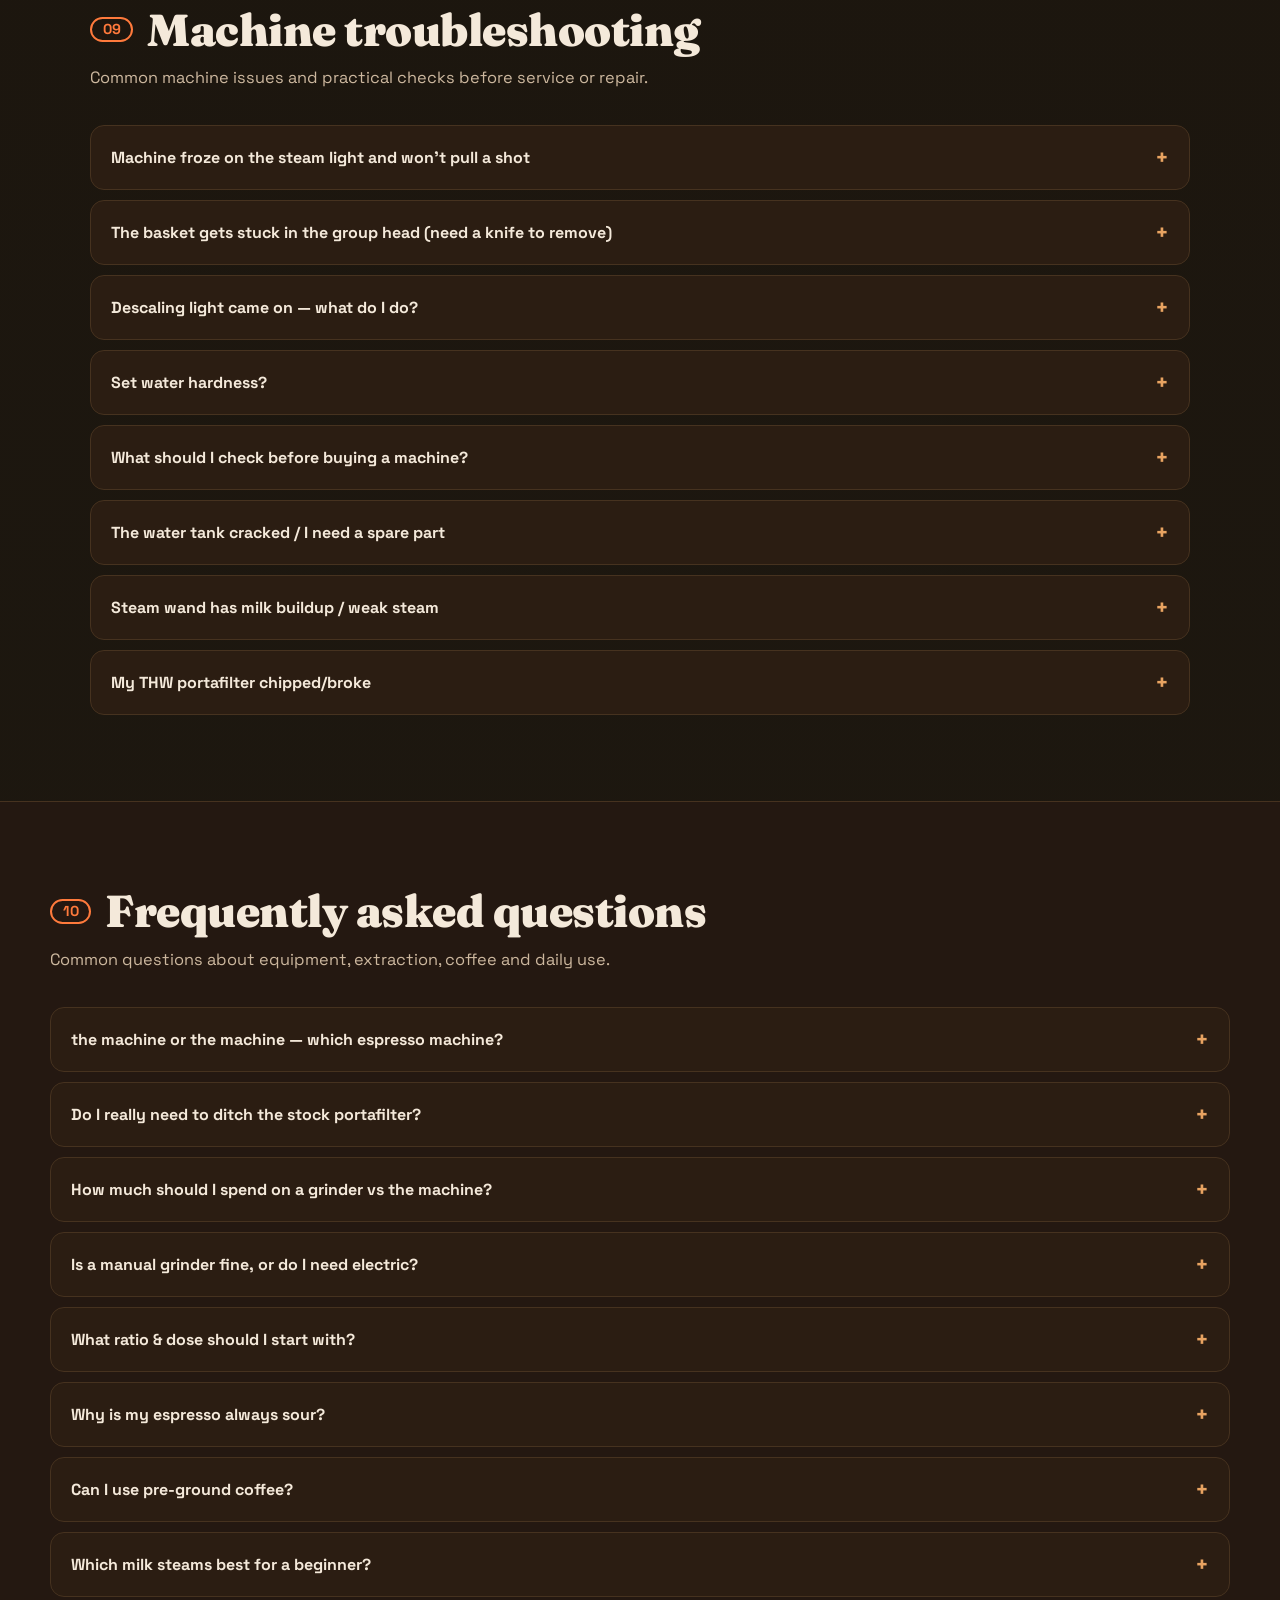
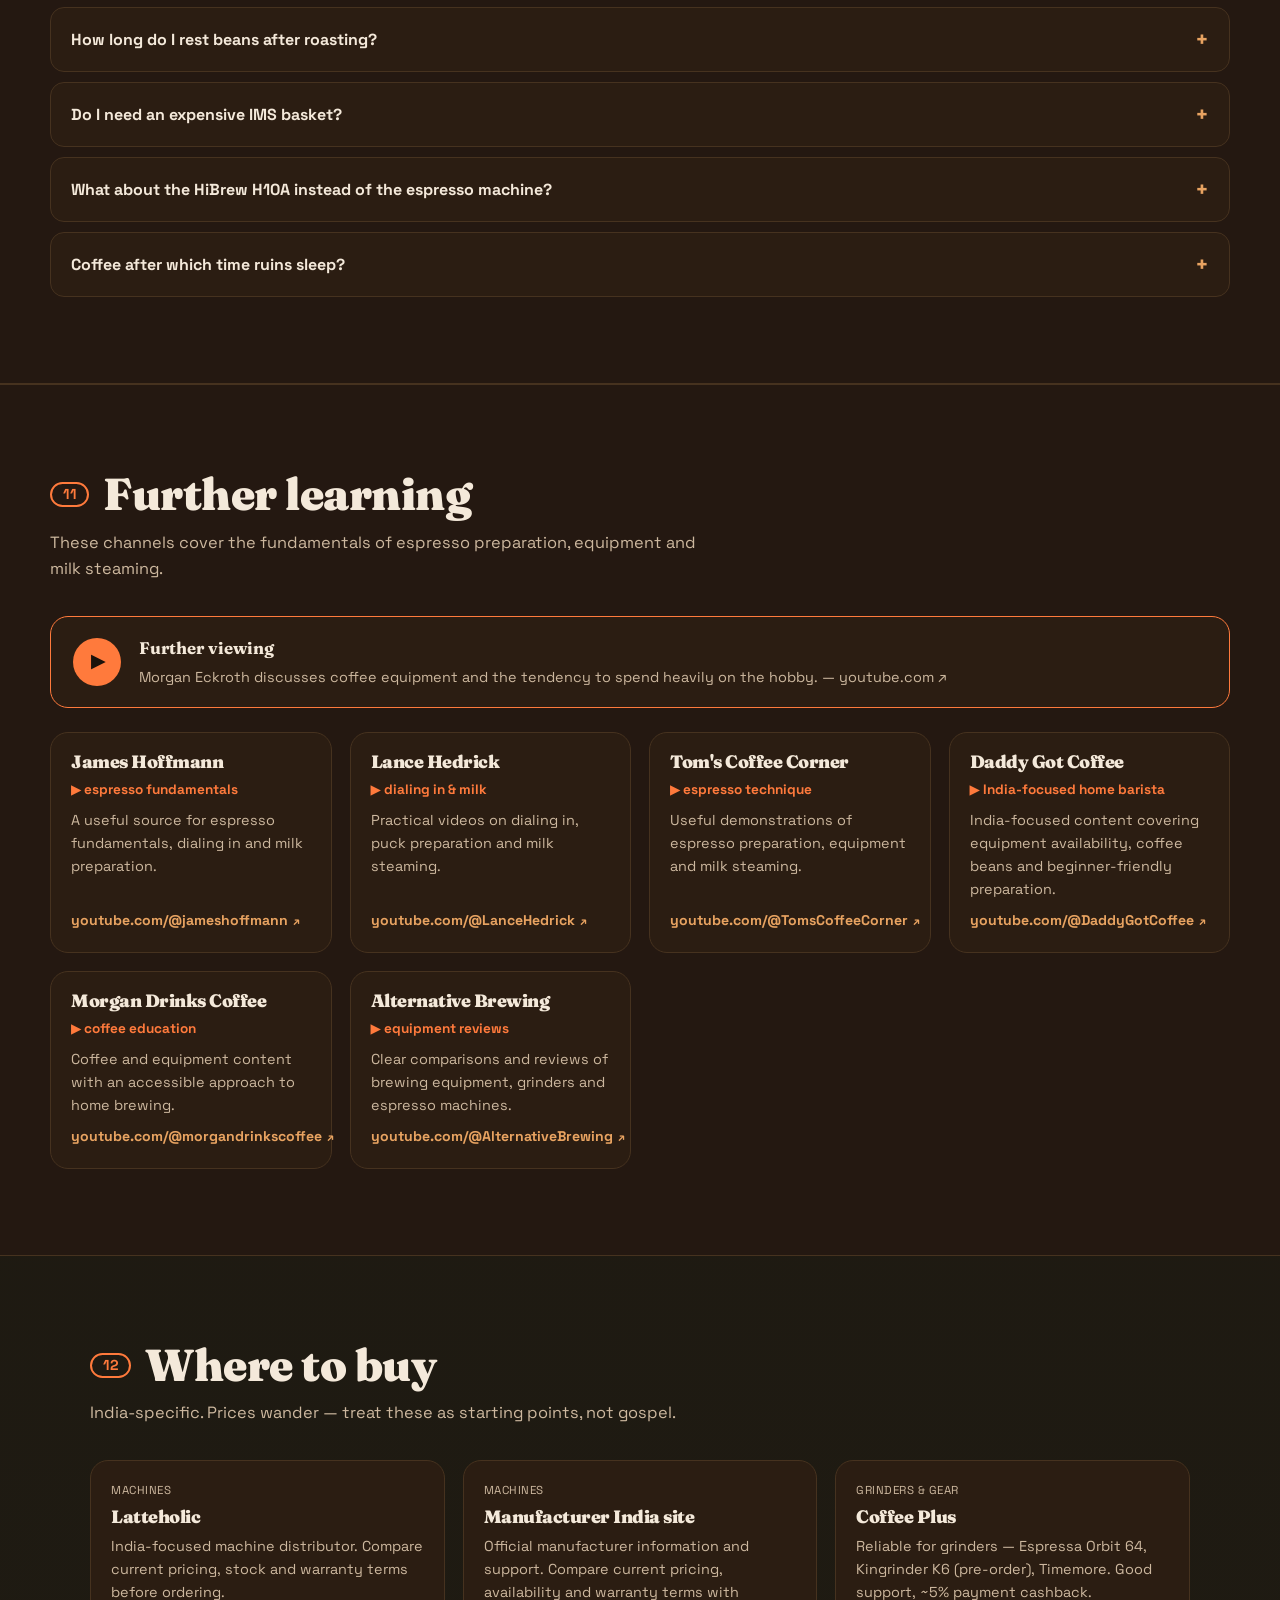
==== commit 8abac8f1: "Remove remaining informal 9BS copy" ====
--- a/9bs-site/index.html
+++ b/9bs-site/index.html
@@ -260,7 +260,7 @@
   <div class="diagnoser">
     <div class="symptom-chips" id="symptomChips"></div>
     <div class="diagnosis" id="diagnosis">
-      <p class="diag-placeholder"> Pick a symptom to summon wisdom.</p>
+      <p class="diag-placeholder"> Select a symptom to review common causes and practical adjustments.</p>
     </div>
   </div>
 </section>
